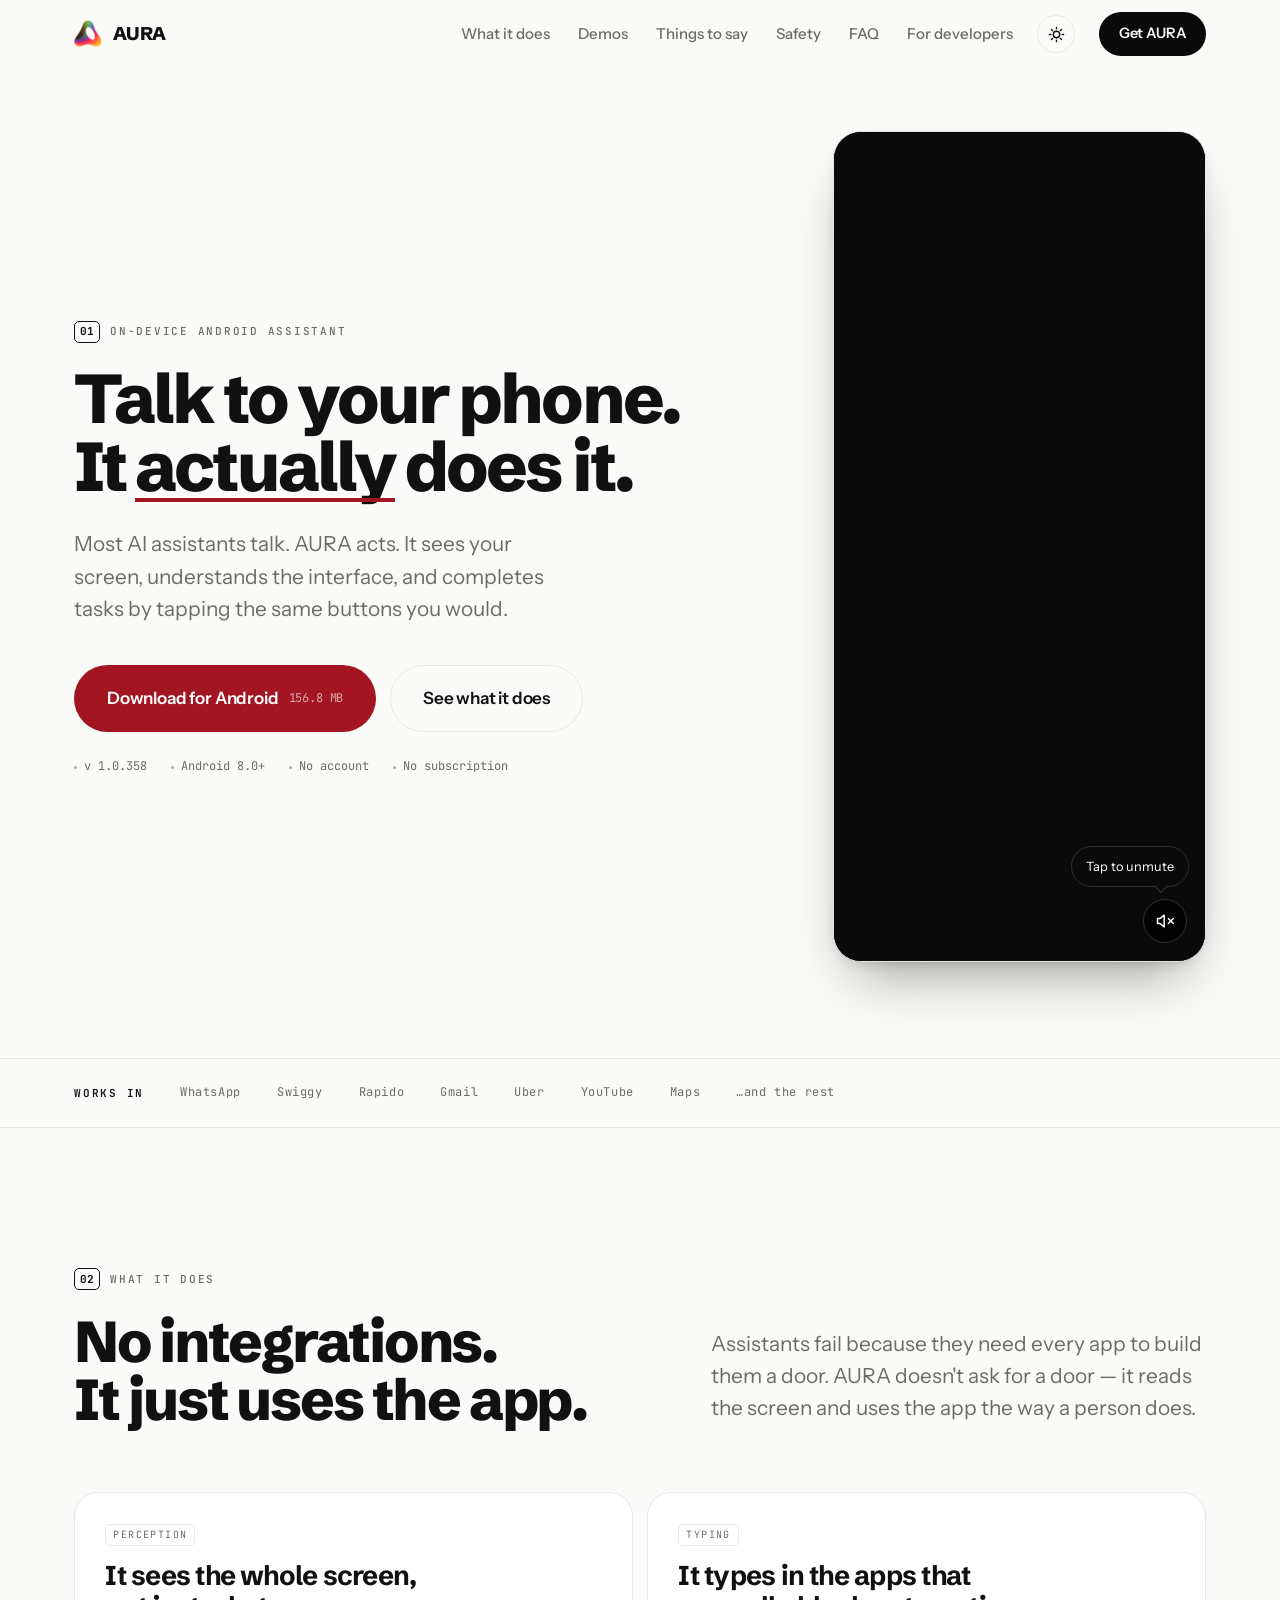
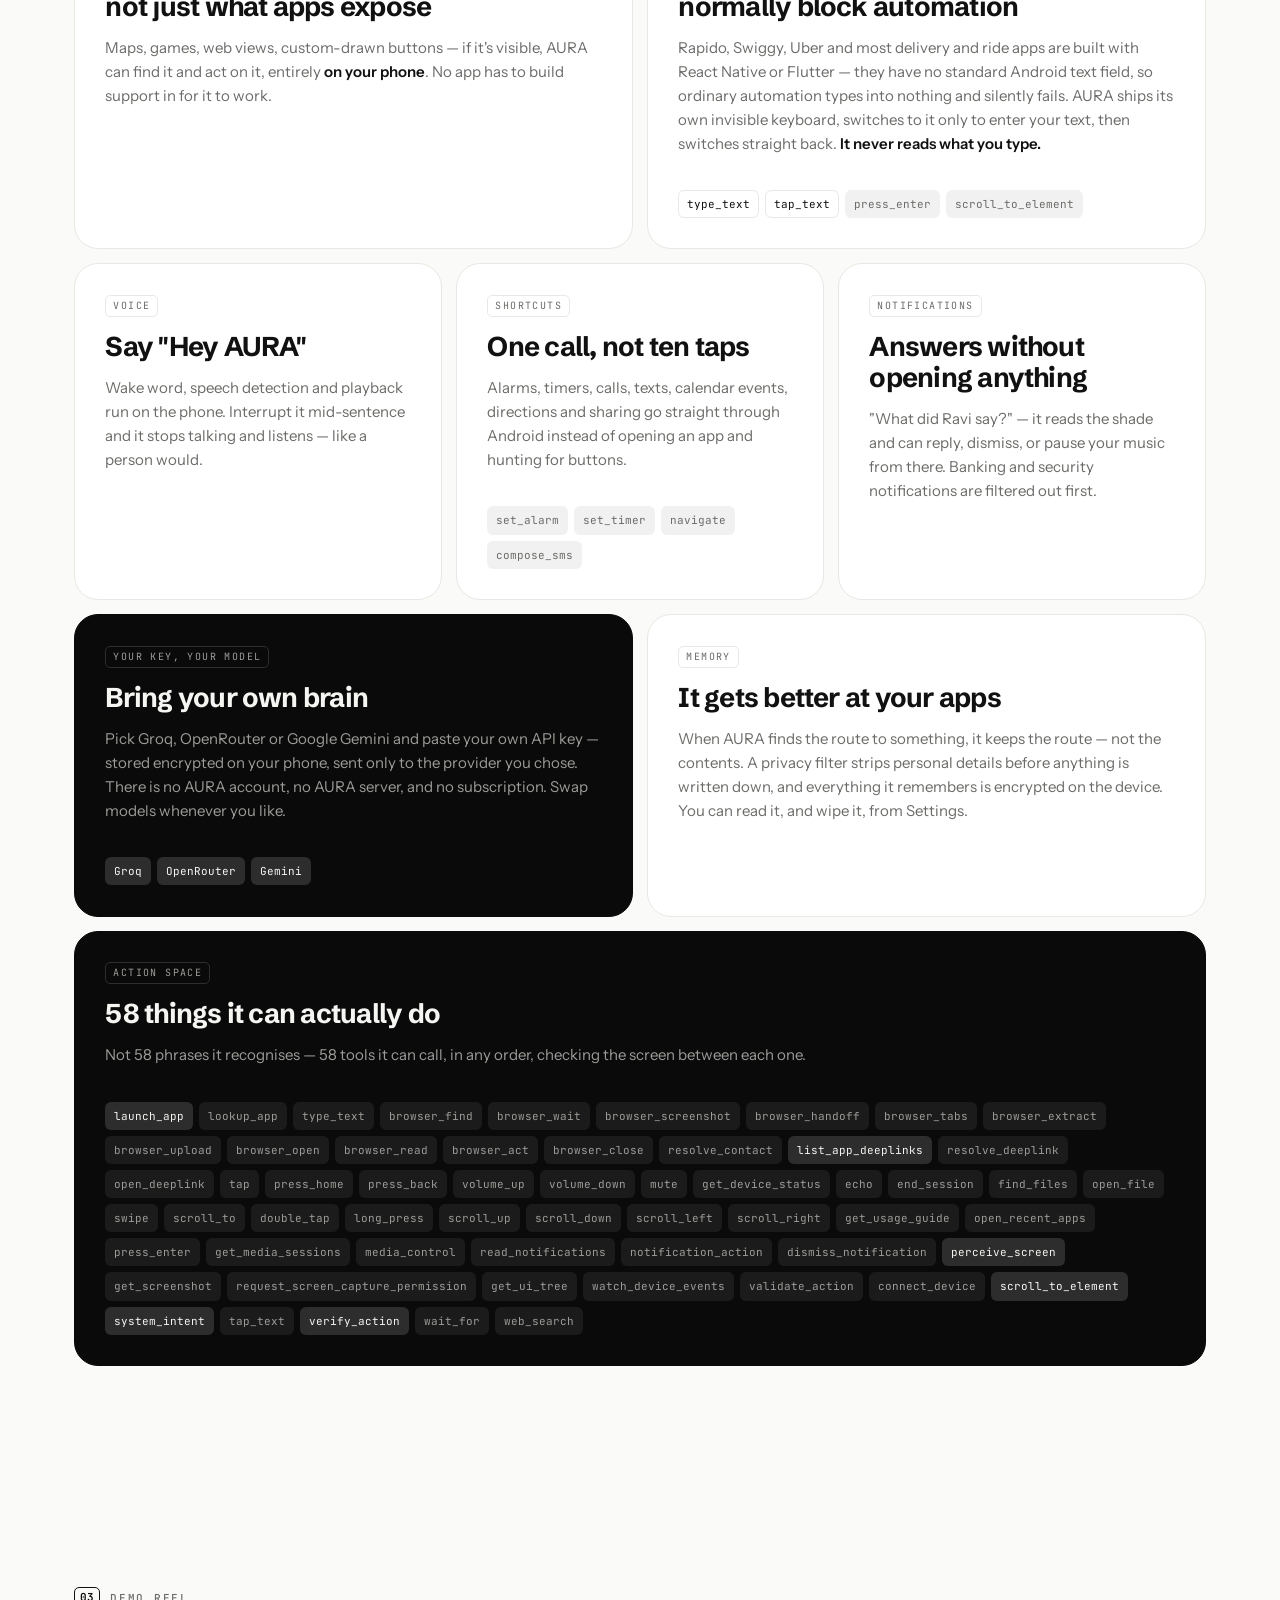
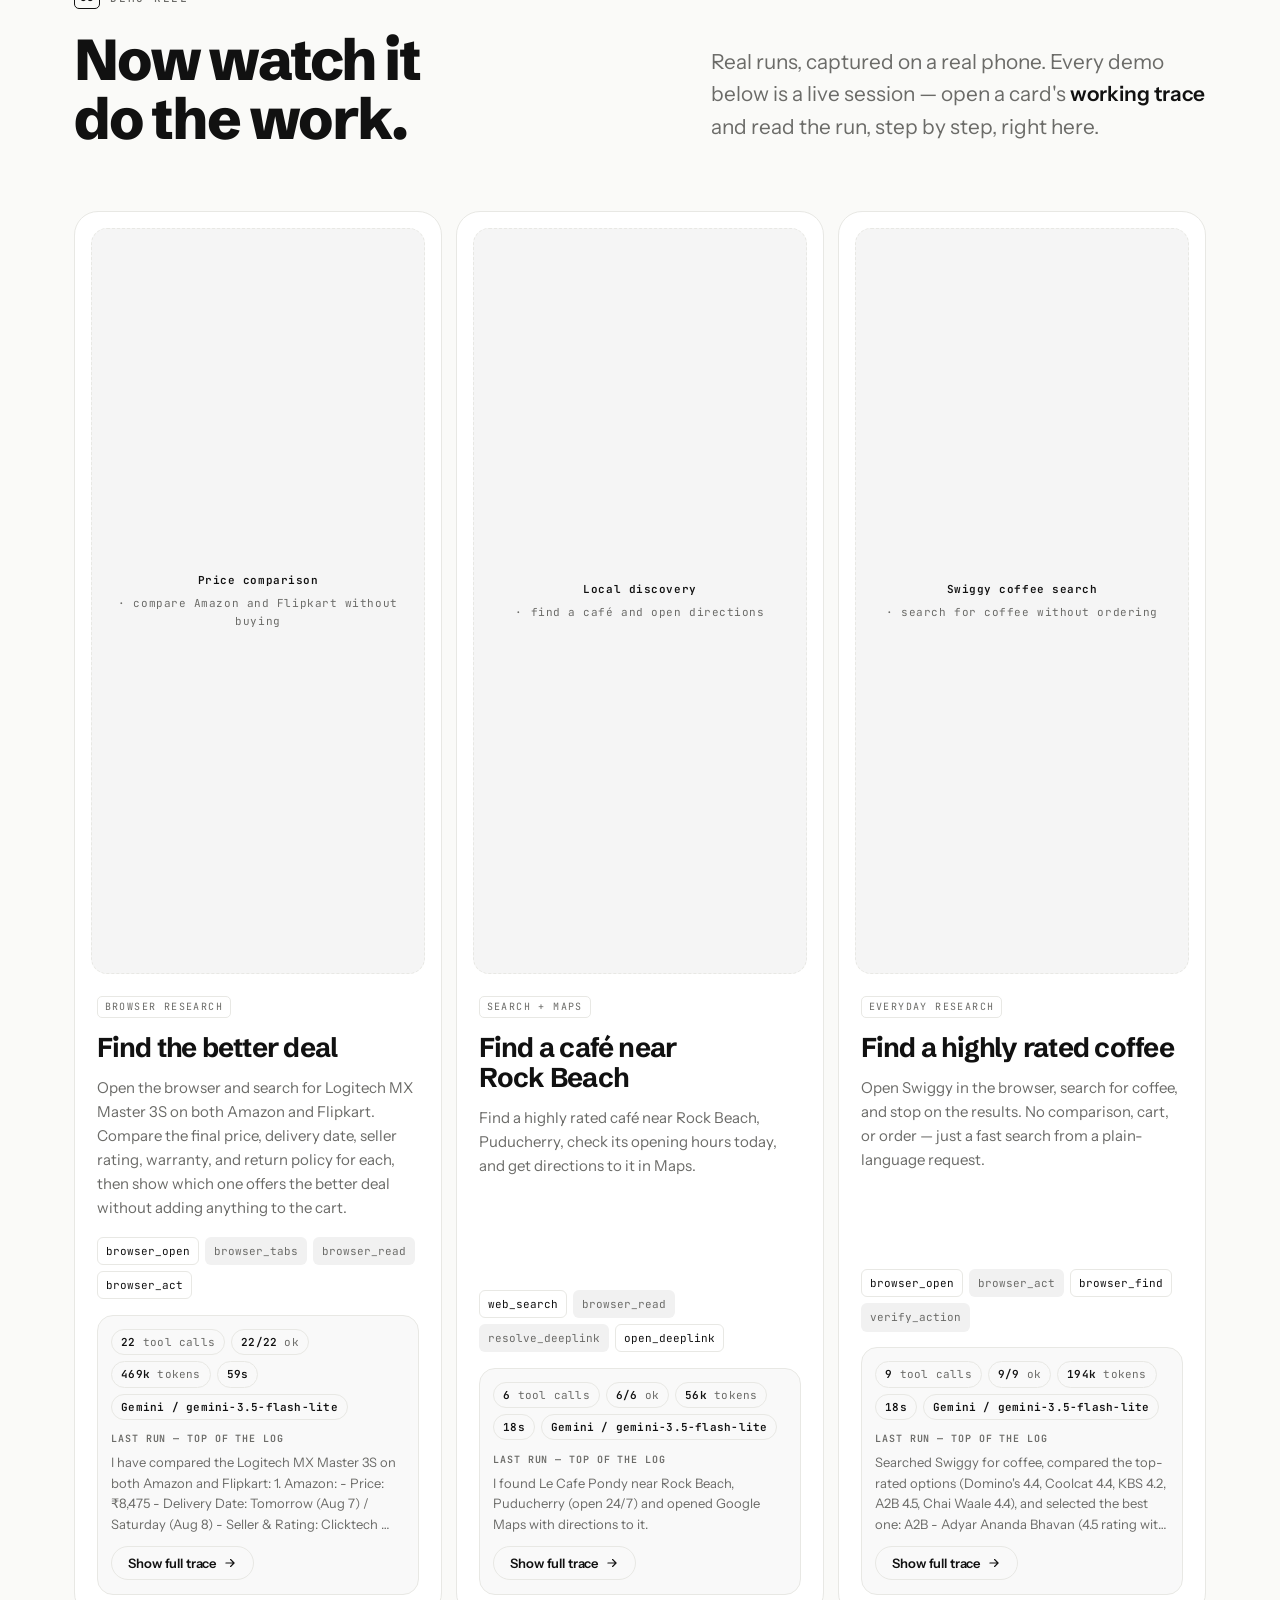
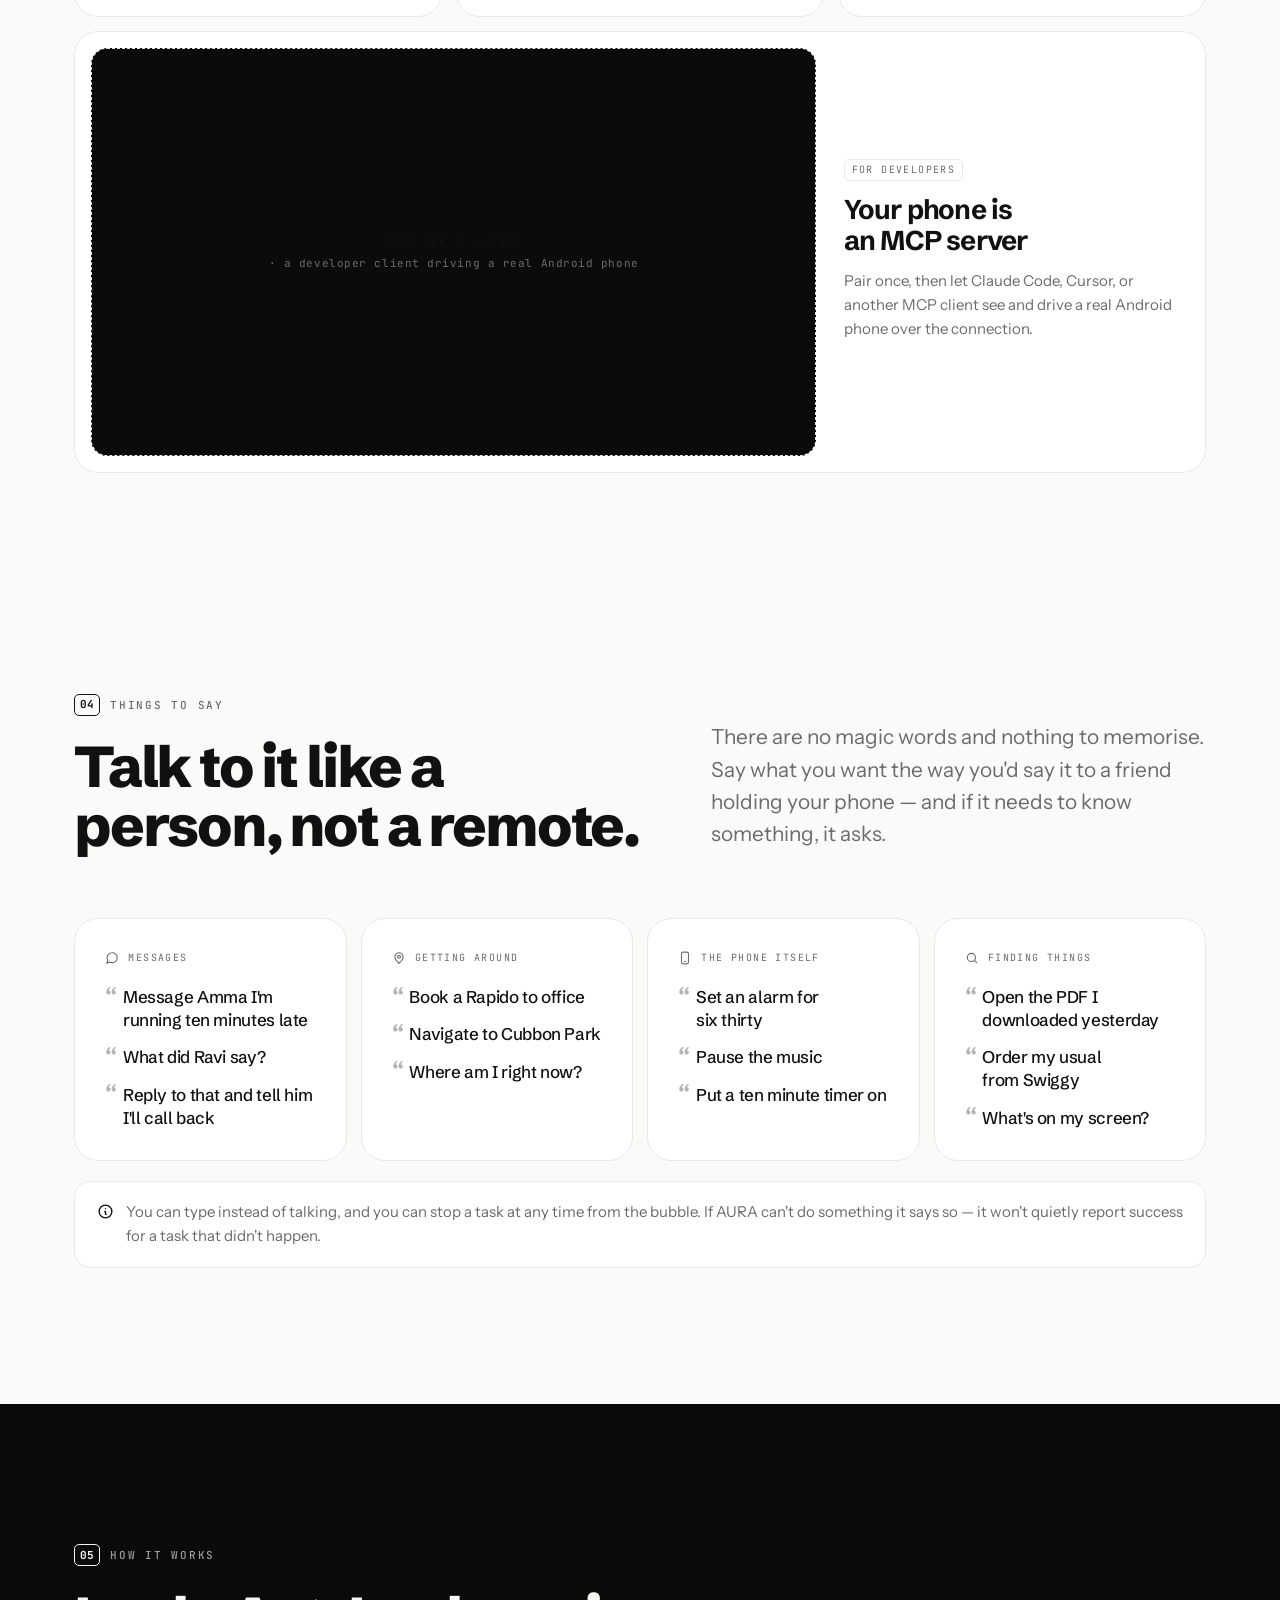
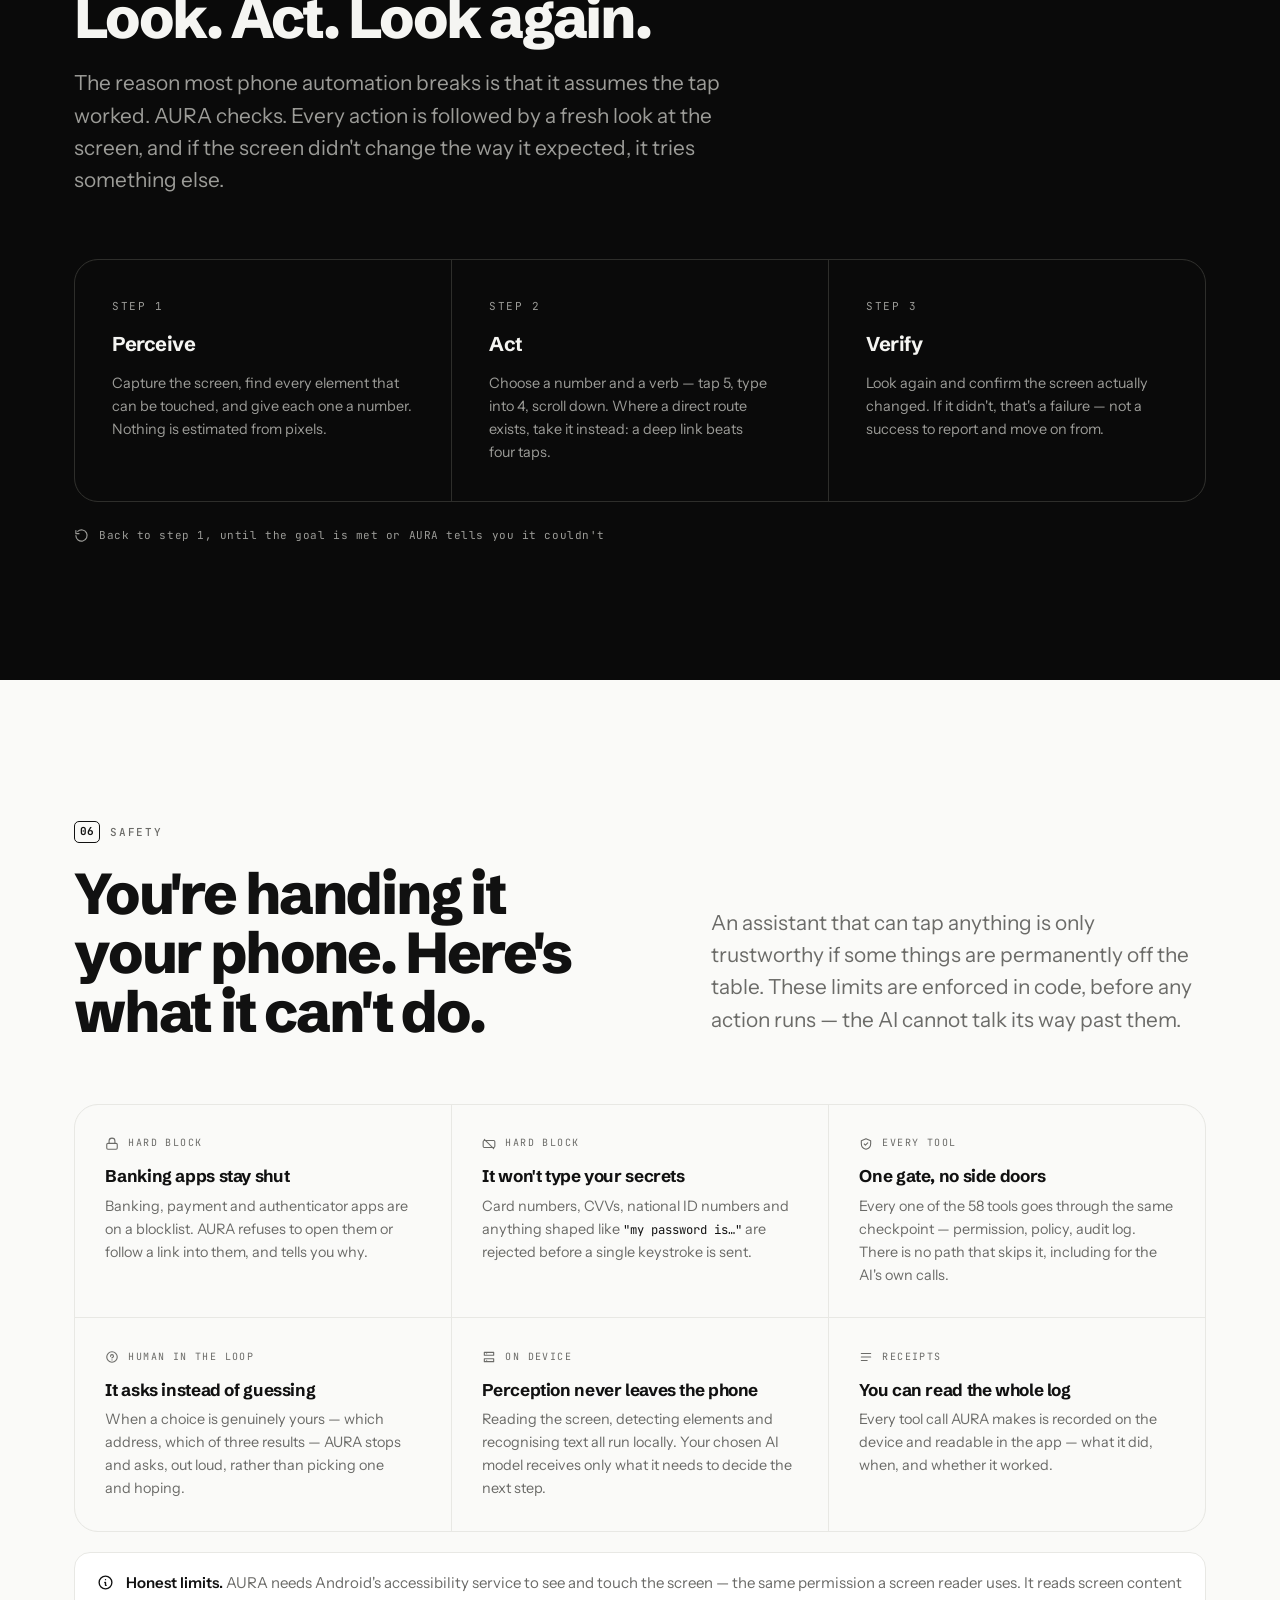
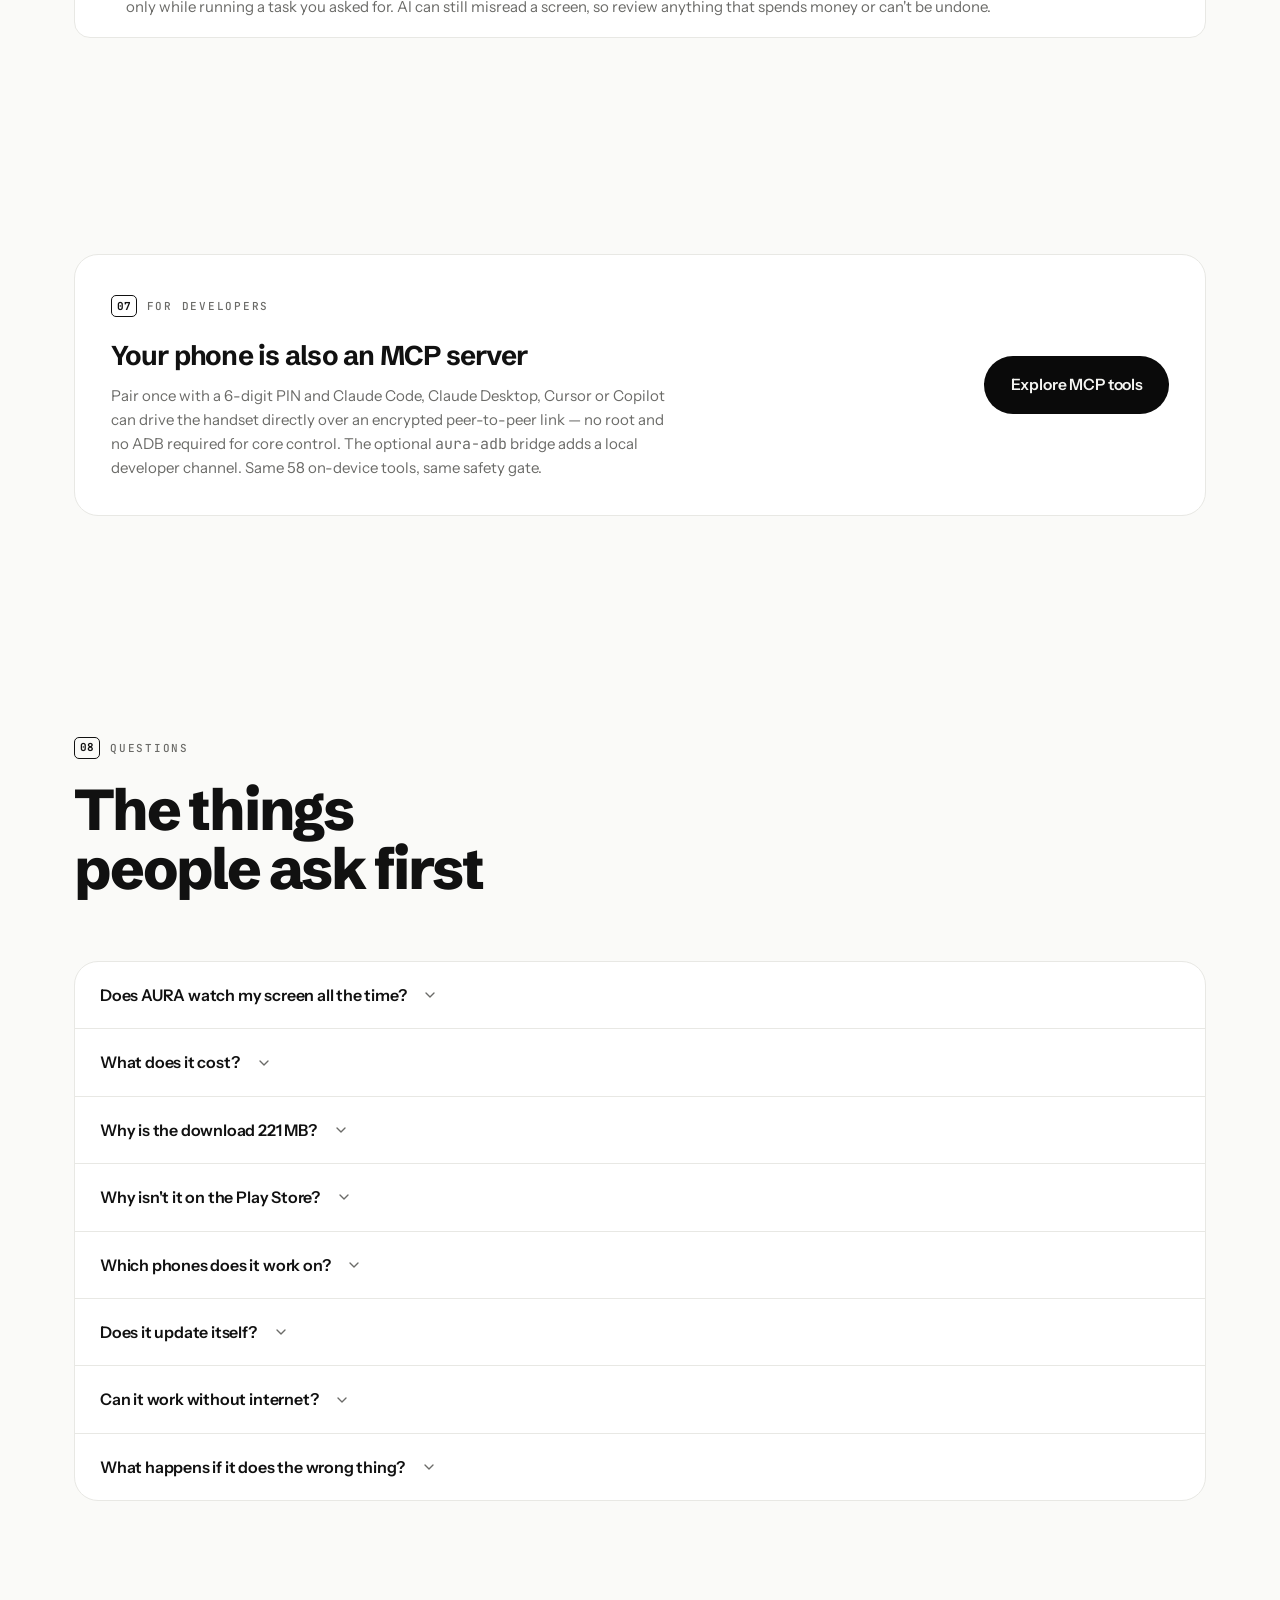
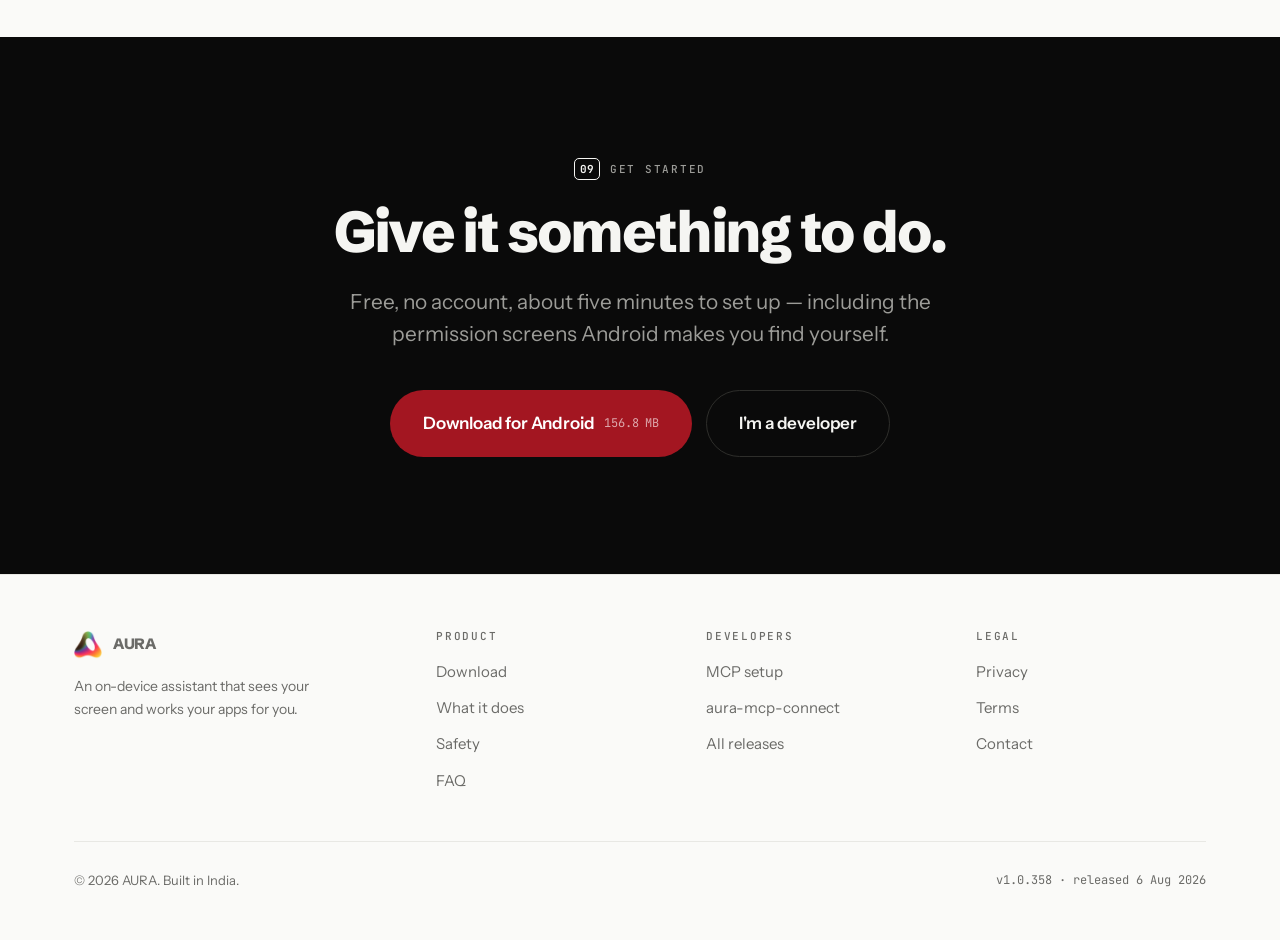
==== index.html @ 7f87f1af "Publish site (source c081bc8)" ====
<!doctype html>
<html lang="en">
<head>
<meta charset="utf-8">
<meta name="viewport" content="width=device-width, initial-scale=1">
<title>AURA — talk to your phone, it actually does it</title>
<meta name="description" content="AURA is an on-device Android assistant that sees your screen, drives real apps, automates browser tasks, and connects developers to a phone through MCP. Voice or text, your own AI key, banking apps blocked by default.">
<meta name="theme-color" content="#fafaf8" media="(prefers-color-scheme: light)">
<meta name="theme-color" content="#151311" media="(prefers-color-scheme: dark)">

<meta property="og:type" content="website">
<meta property="og:title" content="AURA — talk to your phone, it actually does it">
<meta property="og:description" content="An on-device Android assistant that sees your screen and works your real apps for you. Your voice, your apps, your AI key.">
<meta property="og:image" content="assets/media/og.png">
<meta name="twitter:card" content="summary_large_image">

<link rel="icon" href="assets/media/favicon.png" type="image/png">
<link rel="apple-touch-icon" href="assets/media/logo-512.png">
<link rel="preconnect" href="https://fonts.googleapis.com">
<link rel="preconnect" href="https://fonts.gstatic.com" crossorigin>
<link href="https://fonts.googleapis.com/css2?family=Schibsted+Grotesk:wght@400;500;600;700;800&family=Instrument+Sans:wght@400;500;600&family=JetBrains+Mono:wght@400;500;700&display=swap" rel="stylesheet">
<link rel="stylesheet" href="assets/css/aura.css">
<link rel="stylesheet" href="assets/css/components.css">
<link rel="stylesheet" href="assets/css/pages.css">

<script>
  // Applied before first paint so a returning visitor never sees the wrong
  // world flash white. Reads only an explicit choice; absent one, CSS's
  // prefers-color-scheme handles it.
  try {
    var t = localStorage.getItem("aura-theme");
    if (t) document.documentElement.setAttribute("data-theme", t);
  } catch (e) {}
  // Set before first paint so desktop-only blocks never flash on a phone.
  if (/android/i.test(navigator.userAgent)) {
    document.documentElement.setAttribute("data-android", "");
  }
  document.documentElement.setAttribute("data-js", "");
</script>
</head>

<body>
<a class="skip" href="#main">Skip to content</a>

<header class="hdr">
  <div class="wrap hdr__in">
    <a class="brand" href="index.html" aria-label="AURA home">
      <img class="brand__mark" src="assets/media/logo.png" alt="" width="28" height="28" decoding="async">
      AURA
    </a>

    <nav class="nav" aria-label="Main">
      <a href="#what">What it does</a>
      <a href="#demos">Demos</a>
      <a href="#say">Things to say</a>
      <a href="#safety">Safety</a>
      <a href="#faq">FAQ</a>
      <a href="mcp.html">For developers</a>
    </nav>

    <button class="icon-btn nav-btn" type="button" aria-label="Open menu"
            aria-expanded="false" aria-controls="mobilenav">
      <svg class="icon-menu" viewBox="0 0 24 24" fill="none" stroke="currentColor" stroke-width="2" stroke-linecap="round" aria-hidden="true"><path d="M3 6h18M3 12h18M3 18h18"/></svg>
      <svg class="icon-close" viewBox="0 0 24 24" fill="none" stroke="currentColor" stroke-width="2" stroke-linecap="round" aria-hidden="true"><path d="M5 5l14 14M19 5 5 19"/></svg>
    </button>
    <button class="icon-btn theme-btn" type="button" aria-label="Switch theme">
      <svg class="icon-sun" viewBox="0 0 24 24" fill="none" stroke="currentColor" stroke-width="2" stroke-linecap="round" aria-hidden="true"><circle cx="12" cy="12" r="4.5"/><path d="M12 2v2M12 20v2M4.9 4.9l1.5 1.5M17.6 17.6l1.5 1.5M2 12h2M20 12h2M4.9 19.1l1.5-1.5M17.6 6.4l1.5-1.5"/></svg>
      <svg class="icon-moon" viewBox="0 0 24 24" fill="none" stroke="currentColor" stroke-width="2" stroke-linecap="round" stroke-linejoin="round" aria-hidden="true"><path d="M20 14.5A8.5 8.5 0 1 1 9.5 4a6.8 6.8 0 0 0 10.5 10.5Z"/></svg>
    </button>

    <a class="btn btn--ink" href="download.html">Get AURA</a>
  </div>
</header>

<nav class="mnav" id="mobilenav" aria-label="Main" tabindex="-1" hidden>
  <a href="index.html" aria-current="page">Home</a>
  <a href="#what">What it does</a>
  <a href="#demos">Demos</a>
  <a href="#say">Things to say</a>
  <a href="#safety">Safety</a>
  <a href="#faq">FAQ</a>
  <a href="mcp.html">For developers</a>
  <a href="privacy.html">Privacy</a>
  <p class="mnav__note">FREE &middot; NO ACCOUNT &middot; ANDROID 8.0+</p>
  <a class="btn btn--blood" href="download.html">Download AURA</a>
</nav>

<main id="main">

<!-- ==================================================================
     HERO — the thesis, demonstrated
     The phone is not an illustration next to the claim. It is the claim:
     every tappable thing gets a number, and AURA names a number.
     ================================================================== -->
<section class="hero">
  <div class="wrap hero__grid">

    <div>
      <p class="eyebrow"><span class="eyebrow__som">01</span> On-device Android assistant</p>

      <h1 class="t-hero hero__title">
      Talk to your phone.<br>
      It <em>actually</em> does it.
      </h1>

      <p class="t-lead hero__lead">
        Most AI assistants talk. AURA acts.
        It sees your screen, understands the interface, and completes tasks by tapping the same buttons you would.
      </p>

      <div class="hero__cta">
        <a class="btn btn--blood btn--lg" href="download.html">
          Download for Android
          <span class="btn__meta" data-rel="size">156.8 MB</span>
        </a>
        <a class="btn btn--ghost btn--lg" href="#what">See what it does</a>
      </div>

      <p class="hero__meta">
        <span>v<span data-rel="version">1.0.358</span></span>
        <span>Android 8.0+</span>
        <span>No account</span>
        <span>No subscription</span>
      </p>
    </div>

<div class="hero__stage" data-reveal>

  <video class="hero__video"
         autoplay
         muted
         loop
         playsinline
         preload="auto">
    <source src="assets/media/hero.mp4" type="video/mp4">
    Your browser does not support the video tag.
  </video>

  <button class="hero__mute" type="button" aria-pressed="false" aria-label="Unmute video">
    <svg class="ico-off" viewBox="0 0 24 24" fill="none" stroke="currentColor" stroke-width="1.8" stroke-linecap="round" stroke-linejoin="round" aria-hidden="true">
      <path d="M11 5 6 9H3v6h3l5 4V5z"/>
      <line x1="16" y1="9" x2="22" y2="15"/>
      <line x1="22" y1="9" x2="16" y2="15"/>
    </svg>
    <svg class="ico-on" viewBox="0 0 24 24" fill="none" stroke="currentColor" stroke-width="1.8" stroke-linecap="round" stroke-linejoin="round" aria-hidden="true">
      <path d="M11 5 6 9H3v6h3l5 4V5z"/>
      <path d="M15.5 8.5a5 5 0 0 1 0 7"/>
      <path d="M18.5 5.5a9 9 0 0 1 0 13"/>
    </svg>
  </button>

  <p class="hero__tip" role="status">Tap to unmute</p>

</div>
  </div>
</section>

<div class="strip">
  <div class="wrap strip__in">
    <span class="strip__label">Works in</span>
    <span>WhatsApp</span><span>Swiggy</span><span>Rapido</span><span>Gmail</span>
    <span>Uber</span><span>YouTube</span><span>Maps</span><span>…and the rest</span>
  </div>
</div>

<!-- ==================================================================
     WHAT IT DOES
     ================================================================== -->
<section class="section" id="what">
  <div class="wrap">

    <div class="head head--split" data-reveal>
      <div>
        <p class="eyebrow"><span class="eyebrow__som">02</span> What it does</p>
        <h2 class="t-section">No integrations.<br>It just uses the app.</h2>
      </div>
      <p class="t-lead">
        Assistants fail because they need every app to build them a door. AURA doesn't
        ask for a door — it reads the screen and uses the app the way a person does.
      </p>
    </div>

    <div class="feat">

      <article class="feat__item feat__item--wide" data-reveal>
        <span class="feat__tag">Perception</span>
        <h3 class="t-card">It sees the whole screen, not just what apps expose</h3>
        <p class="feat__body">
          Maps, games, web views, custom-drawn buttons — if it's visible, AURA can find it
          and act on it, entirely <strong>on your phone</strong>. No app has to build support
          in for it to work.
        </p>
      </article>

      <article class="feat__item feat__item--wide" data-reveal style="--reveal-delay:60ms">
        <span class="feat__tag">Typing</span>
        <h3 class="t-card">It types in the apps that normally block automation</h3>
        <p class="feat__body">
          Rapido, Swiggy, Uber and most delivery and ride apps are built with React Native
          or Flutter — they have no standard Android text field, so ordinary automation
          types into nothing and silently fails. AURA ships its own invisible keyboard,
          switches to it only to enter your text, then switches straight back.
          <strong>It never reads what you type.</strong>
        </p>
        <div class="feat__art">
          <div class="tools">
            <code data-hot>type_text</code><code data-hot>tap_text</code><code>press_enter</code><code>scroll_to_element</code>
          </div>
        </div>
      </article>

      <article class="feat__item" data-reveal>
        <span class="feat__tag">Voice</span>
        <h3 class="t-card">Say "Hey AURA"</h3>
        <p class="feat__body">
          Wake word, speech detection and playback run on the phone. Interrupt it
          mid-sentence and it stops talking and listens — like a person would.
        </p>
      </article>

      <article class="feat__item" data-reveal style="--reveal-delay:60ms">
        <span class="feat__tag">Shortcuts</span>
        <h3 class="t-card">One call, not ten taps</h3>
        <p class="feat__body">
          Alarms, timers, calls, texts, calendar events, directions and sharing go
          straight through Android instead of opening an app and hunting for buttons.
        </p>
        <div class="feat__art">
          <div class="tools">
            <code>set_alarm</code><code>set_timer</code><code>navigate</code><code>compose_sms</code>
          </div>
        </div>
      </article>

      <article class="feat__item" data-reveal style="--reveal-delay:120ms">
        <span class="feat__tag">Notifications</span>
        <h3 class="t-card">Answers without opening anything</h3>
        <p class="feat__body">
          "What did Ravi say?" — it reads the shade and can reply, dismiss, or pause your
          music from there. Banking and security notifications are filtered out first.
        </p>
      </article>

      <article class="feat__item feat__item--wide feat__item--ink" data-reveal>
        <span class="feat__tag">Your key, your model</span>
        <h3 class="t-card">Bring your own brain</h3>
        <p class="feat__body">
          Pick Groq, OpenRouter or Google Gemini and paste your own API key — stored
          encrypted on your phone, sent only to the provider you chose. There is no AURA
          account, no AURA server, and no subscription. Swap models whenever you like.
        </p>
        <div class="feat__art">
          <div class="tools">
            <code data-hot>Groq</code><code data-hot>OpenRouter</code><code data-hot>Gemini</code>
          </div>
        </div>
      </article>

      <article class="feat__item feat__item--wide" data-reveal style="--reveal-delay:60ms">
        <span class="feat__tag">Memory</span>
        <h3 class="t-card">It gets better at your apps</h3>
        <p class="feat__body">
          When AURA finds the route to something, it keeps the route — not the contents.
          A privacy filter strips personal details before anything is written down, and
          everything it remembers is encrypted on the device. You can read it, and wipe it,
          from Settings.
        </p>
      </article>

      <article class="feat__item feat__item--full feat__item--ink" data-reveal>
        <span class="feat__tag">Action space</span>
        <h3 class="t-card"><span data-src="toolcount">58</span> things it can actually do</h3>
        <p class="feat__body">
          Not <span data-src="toolcount">58</span> phrases it recognises — <span data-src="toolcount">58</span> tools it can call, in any order, checking the
          screen between each one.
        </p>
        <div class="feat__art">
          <div class="tools" data-src="toollist"><code data-hot>launch_app</code><code>lookup_app</code><code>type_text</code><code>browser_find</code><code>browser_wait</code><code>browser_screenshot</code><code>browser_handoff</code><code>browser_tabs</code><code>browser_extract</code><code>browser_upload</code><code>browser_open</code><code>browser_read</code><code>browser_act</code><code>browser_close</code><code>resolve_contact</code><code data-hot>list_app_deeplinks</code><code>resolve_deeplink</code><code>open_deeplink</code><code>tap</code><code>press_home</code><code>press_back</code><code>volume_up</code><code>volume_down</code><code>mute</code><code>get_device_status</code><code>echo</code><code>end_session</code><code>find_files</code><code>open_file</code><code>swipe</code><code>scroll_to</code><code>double_tap</code><code>long_press</code><code>scroll_up</code><code>scroll_down</code><code>scroll_left</code><code>scroll_right</code><code>get_usage_guide</code><code>open_recent_apps</code><code>press_enter</code><code>get_media_sessions</code><code>media_control</code><code>read_notifications</code><code>notification_action</code><code>dismiss_notification</code><code data-hot>perceive_screen</code><code>get_screenshot</code><code>request_screen_capture_permission</code><code>get_ui_tree</code><code>watch_device_events</code><code>validate_action</code><code>connect_device</code><code data-hot>scroll_to_element</code><code data-hot>system_intent</code><code>tap_text</code><code data-hot>verify_action</code><code>wait_for</code><code>web_search</code></div>
        </div>
      </article>

    </div>
  </div>
</section>

<!-- ==================================================================
     DEMOS
     ================================================================== -->
<section class="section section--tight" id="demos">
  <div class="wrap">

    <div class="head head--split" data-reveal>
      <div>
        <p class="eyebrow"><span class="eyebrow__som">03</span> Demo reel</p>
        <h2 class="t-section">Now watch it do the work.</h2>
      </div>
      <p class="t-lead">
        Real runs, captured on a real phone. Every demo below is a live session —
        open a card's <strong>working trace</strong> and read the run, step by step, right here.
      </p>
    </div>

    <div class="demo-grid" data-reveal>
      <article class="card demo-card">
        <div class="slot demo-slot">
          <video muted loop playsinline preload="metadata">
            <source src="assets/media/amazon-flipkart%20comparison.mp4" type="video/mp4">
          </video>
          <span class="slot__label">
            <b>Price comparison</b> · compare Amazon and Flipkart without buying
          </span>
        </div>
        <div class="demo-card__copy">
          <span class="feat__tag">Browser research</span>
          <h3 class="t-card">Find the better deal</h3>
          <p class="feat__body">
            Open the browser and search for Logitech MX Master 3S on both Amazon and Flipkart.
            Compare the final price, delivery date, seller rating, warranty, and return policy
            for each, then show which one offers the better deal without adding anything to the cart.
          </p>
          <div class="tools" aria-label="Browser tools">
            <code data-hot>browser_open</code><code>browser_tabs</code><code>browser_read</code><code data-hot>browser_act</code>
          </div>
          <div class="demo-card__trace" data-trace="price-comparison" hidden></div>
        </div>
      </article>

      <article class="card demo-card">
        <div class="slot demo-slot">
          <video muted loop playsinline preload="metadata">
            <source src="assets/media/lecafe.mp4" type="video/mp4">
          </video>
          <span class="slot__label">
            <b>Local discovery</b> · find a café and open directions
          </span>
        </div>
        <div class="demo-card__copy">
          <span class="feat__tag">Search + Maps</span>
          <h3 class="t-card">Find a café near Rock Beach</h3>
          <p class="feat__body">
            Find a highly rated café near Rock Beach, Puducherry, check its opening hours today,
            and get directions to it in Maps.
          </p>
          <div class="tools" aria-label="Deep link and system tools">
            <code data-hot>web_search</code><code>browser_read</code><code>resolve_deeplink</code><code data-hot>open_deeplink</code>
          </div>
          <div class="demo-card__trace" data-trace="local-discovery" hidden></div>
        </div>
      </article>

      <article class="card demo-card">
        <div class="slot demo-slot">
          <video muted loop playsinline preload="metadata">
            <source src="assets/media/swiggy.mp4" type="video/mp4">
          </video>
          <span class="slot__label">
            <b>Swiggy coffee search</b> · search for coffee without ordering
          </span>
        </div>
        <div class="demo-card__copy">
          <span class="feat__tag">Everyday research</span>
          <h3 class="t-card">Find a highly rated coffee</h3>
          <p class="feat__body">
            Open Swiggy in the browser, search for coffee, and stop on the results. No comparison,
            cart, or order — just a fast search from a plain-language request.
          </p>
          <div class="tools" aria-label="Swiggy browser tools">
            <code data-hot>browser_open</code><code>browser_act</code><code data-hot>browser_find</code><code>verify_action</code>
          </div>
          <div class="demo-card__trace" data-trace="swiggy-coffee" hidden></div>
        </div>
      </article>

      <article class="card demo-card demo-card--feature">
        <div class="slot demo-slot demo-slot--feature">
          <video muted loop playsinline controls preload="metadata" aria-label="AURA MCP demo">
            <source src="assets/media/mcp.mp4" type="video/mp4">
          </video>
          <span class="slot__label">
            <b>AURA MCP in action</b> · a developer client driving a real Android phone
          </span>
        </div>
        <div class="demo-card__copy">
          <span class="feat__tag">For developers</span>
          <h3 class="t-card">Your phone is an MCP server</h3>
          <p class="feat__body">
            Pair once, then let Claude Code, Cursor, or another MCP client see and drive a real
            Android phone over the connection.
          </p>
        </div>
      </article>
    </div>

  </div>
</section>

<!-- ==================================================================
     THINGS TO SAY
     Closes the "I installed it, now what?" gap. Grouped by what the person
     wants, not by which tool serves it.
     ================================================================== -->
<section class="section" id="say">
  <div class="wrap">

    <div class="head head--split" data-reveal>
      <div>
        <p class="eyebrow"><span class="eyebrow__som">04</span> Things to say</p>
        <h2 class="t-section">Talk to it like a person, not a remote.</h2>
      </div>
      <p class="t-lead">
        There are no magic words and nothing to memorise. Say what you want the way
        you'd say it to a friend holding your phone — and if it needs to know something,
        it asks.
      </p>
    </div>

    <div class="say">

      <div class="say__group" data-reveal>
        <div class="say__cat">
          <svg viewBox="0 0 24 24" fill="none" stroke="currentColor" stroke-width="1.9" stroke-linecap="round" stroke-linejoin="round"><path d="M21 11.5a8.4 8.4 0 0 1-9 8.4 8.9 8.9 0 0 1-3.8-.9L3 21l1.9-5.1A8.4 8.4 0 0 1 12 3a8.4 8.4 0 0 1 9 8.5Z"/></svg>
          Messages
        </div>
        <ul class="say__list">
          <li class="say__q">Message Amma I'm running ten minutes late</li>
          <li class="say__q">What did Ravi say?</li>
          <li class="say__q">Reply to that and tell him I'll call back</li>
        </ul>
      </div>

      <div class="say__group" data-reveal style="--reveal-delay:60ms">
        <div class="say__cat">
          <svg viewBox="0 0 24 24" fill="none" stroke="currentColor" stroke-width="1.9" stroke-linecap="round" stroke-linejoin="round"><path d="M12 21s7-5.7 7-11a7 7 0 1 0-14 0c0 5.3 7 11 7 11Z"/><circle cx="12" cy="10" r="2.5"/></svg>
          Getting around
        </div>
        <ul class="say__list">
          <li class="say__q">Book a Rapido to office</li>
          <li class="say__q">Navigate to Cubbon Park</li>
          <li class="say__q">Where am I right now?</li>
        </ul>
      </div>

      <div class="say__group" data-reveal style="--reveal-delay:120ms">
        <div class="say__cat">
          <svg viewBox="0 0 24 24" fill="none" stroke="currentColor" stroke-width="1.9" stroke-linecap="round" stroke-linejoin="round"><rect x="6" y="2" width="12" height="20" rx="3"/><path d="M11 18h2"/></svg>
          The phone itself
        </div>
        <ul class="say__list">
          <li class="say__q">Set an alarm for six thirty</li>
          <li class="say__q">Pause the music</li>
          <li class="say__q">Put a ten minute timer on</li>
        </ul>
      </div>

      <div class="say__group" data-reveal style="--reveal-delay:180ms">
        <div class="say__cat">
          <svg viewBox="0 0 24 24" fill="none" stroke="currentColor" stroke-width="1.9" stroke-linecap="round" stroke-linejoin="round"><circle cx="11" cy="11" r="7"/><path d="m20 20-4.3-4.3"/></svg>
          Finding things
        </div>
        <ul class="say__list">
          <li class="say__q">Open the PDF I downloaded yesterday</li>
          <li class="say__q">Order my usual from Swiggy</li>
          <li class="say__q">What's on my screen?</li>
        </ul>
      </div>

    </div>

    <p class="note" style="margin-top:1.25rem" data-reveal>
      <svg viewBox="0 0 24 24" fill="none" stroke="currentColor" stroke-width="1.9" stroke-linecap="round" stroke-linejoin="round" aria-hidden="true"><circle cx="12" cy="12" r="9"/><path d="M12 8h.01M11 12h1v4h1"/></svg>
      <span>
        You can type instead of talking, and you can stop a task at any time from the
        bubble. If AURA can't do something it says so — it won't quietly report success
        for a task that didn't happen.
      </span>
    </p>

  </div>
</section>

<!-- ==================================================================
     THE LOOP — numbered because it genuinely is a sequence
     ================================================================== -->
<section class="section ink">
  <div class="wrap">
    <div class="head head--wide" data-reveal>
      <p class="eyebrow"><span class="eyebrow__som">05</span> How it works</p>
      <h2 class="t-section">Look. Act. Look again.</h2>
      <p class="t-lead">
        The reason most phone automation breaks is that it assumes the tap worked.
        AURA checks. Every action is followed by a fresh look at the screen, and if the
        screen didn't change the way it expected, it tries something else.
      </p>
    </div>

    <div class="loop" data-reveal>
      <div class="loop__step">
        <span class="loop__n">STEP 1</span>
        <span class="loop__t">Perceive</span>
        <p class="loop__d">
          Capture the screen, find every element that can be touched, and give each one a
          number. Nothing is estimated from pixels.
        </p>
      </div>
      <div class="loop__step">
        <span class="loop__n">STEP 2</span>
        <span class="loop__t">Act</span>
        <p class="loop__d">
          Choose a number and a verb — tap 5, type into 4, scroll down. Where a direct
          route exists, take it instead: a deep link beats four taps.
        </p>
      </div>
      <div class="loop__step">
        <span class="loop__n">STEP 3</span>
        <span class="loop__t">Verify</span>
        <p class="loop__d">
          Look again and confirm the screen actually changed. If it didn't, that's a
          failure — not a success to report and move on from.
        </p>
      </div>
    </div>

    <p class="loop__back">
      <svg viewBox="0 0 24 24" fill="none" stroke="currentColor" stroke-width="1.8" stroke-linecap="round" stroke-linejoin="round" aria-hidden="true"><path d="M3 12a9 9 0 1 0 3-6.7"/><path d="M3 4v5h5"/></svg>
      Back to step 1, until the goal is met or AURA tells you it couldn't
    </p>
  </div>
</section>

<!-- ==================================================================
     SAFETY
     ================================================================== -->
<section class="section" id="safety">
  <div class="wrap">

    <div class="head head--split" data-reveal>
      <div>
        <p class="eyebrow"><span class="eyebrow__som">06</span> Safety</p>
        <h2 class="t-section">You're handing it your phone. Here's what it can't do.</h2>
      </div>
      <p class="t-lead">
        An assistant that can tap anything is only trustworthy if some things are
        permanently off the table. These limits are enforced in code, before any
        action runs — the AI cannot talk its way past them.
      </p>
    </div>

    <div class="guards" data-reveal>

      <div class="guard">
        <div class="guard__k">
          <svg viewBox="0 0 24 24" fill="none" stroke="currentColor" stroke-width="1.9" stroke-linecap="round" stroke-linejoin="round"><rect x="3" y="11" width="18" height="10" rx="2"/><path d="M7 11V7a5 5 0 0 1 10 0v4"/></svg>
          Hard block
        </div>
        <div class="guard__t">Banking apps stay shut</div>
        <p class="guard__d">
          Banking, payment and authenticator apps are on a blocklist. AURA refuses to open
          them or follow a link into them, and tells you why.
        </p>
      </div>

      <div class="guard">
        <div class="guard__k">
          <svg viewBox="0 0 24 24" fill="none" stroke="currentColor" stroke-width="1.9" stroke-linecap="round" stroke-linejoin="round"><path d="M4 4l16 16"/><rect x="2" y="6" width="20" height="12" rx="2"/></svg>
          Hard block
        </div>
        <div class="guard__t">It won't type your secrets</div>
        <p class="guard__d">
          Card numbers, CVVs, national ID numbers and anything shaped like
          <code>"my password is…"</code> are rejected before a single keystroke is sent.
        </p>
      </div>

      <div class="guard">
        <div class="guard__k">
          <svg viewBox="0 0 24 24" fill="none" stroke="currentColor" stroke-width="1.9" stroke-linecap="round" stroke-linejoin="round"><path d="M12 3 4 6.5v5c0 4.8 3.4 8.6 8 9.5 4.6-.9 8-4.7 8-9.5v-5L12 3Z"/><path d="m9 12 2 2 4-4"/></svg>
          Every tool
        </div>
        <div class="guard__t">One gate, no side doors</div>
        <p class="guard__d">
          Every one of the <span data-src="toolcount">58</span> tools goes through the same checkpoint — permission, policy,
          audit log. There is no path that skips it, including for the AI's own calls.
        </p>
      </div>

      <div class="guard">
        <div class="guard__k">
          <svg viewBox="0 0 24 24" fill="none" stroke="currentColor" stroke-width="1.9" stroke-linecap="round" stroke-linejoin="round"><path d="M12 17h.01"/><path d="M12 13.5V13a2.5 2.5 0 1 0-2.5-2.5"/><circle cx="12" cy="12" r="9"/></svg>
          Human in the loop
        </div>
        <div class="guard__t">It asks instead of guessing</div>
        <p class="guard__d">
          When a choice is genuinely yours — which address, which of three results — AURA
          stops and asks, out loud, rather than picking one and hoping.
        </p>
      </div>

      <div class="guard">
        <div class="guard__k">
          <svg viewBox="0 0 24 24" fill="none" stroke="currentColor" stroke-width="1.9" stroke-linecap="round" stroke-linejoin="round"><path d="M4 4h16v5H4zM4 15h16v5H4z"/><path d="M8 6.5h.01M8 17.5h.01"/></svg>
          On device
        </div>
        <div class="guard__t">Perception never leaves the phone</div>
        <p class="guard__d">
          Reading the screen, detecting elements and recognising text all run locally.
          Your chosen AI model receives only what it needs to decide the next step.
        </p>
      </div>

      <div class="guard">
        <div class="guard__k">
          <svg viewBox="0 0 24 24" fill="none" stroke="currentColor" stroke-width="1.9" stroke-linecap="round" stroke-linejoin="round"><path d="M4 6h16M4 12h16M4 18h10"/></svg>
          Receipts
        </div>
        <div class="guard__t">You can read the whole log</div>
        <p class="guard__d">
          Every tool call AURA makes is recorded on the device and readable in the app —
          what it did, when, and whether it worked.
        </p>
      </div>

    </div>

    <div style="margin-top:1.25rem" data-reveal>
      <p class="note">
        <svg viewBox="0 0 24 24" fill="none" stroke="currentColor" stroke-width="1.9" stroke-linecap="round" stroke-linejoin="round" aria-hidden="true"><circle cx="12" cy="12" r="9"/><path d="M12 8h.01M11 12h1v4h1"/></svg>
        <span>
          <strong>Honest limits.</strong> AURA needs Android's accessibility service to see and
          touch the screen — the same permission a screen reader uses. It reads screen content
          only while running a task you asked for. AI can still misread a screen, so review
          anything that spends money or can't be undone.
        </span>
      </p>
    </div>

  </div>
</section>

<!-- ==================================================================
     DEVELOPER TEASER
     ================================================================== -->
<section class="section section--tight">
  <div class="wrap">
    <div class="card" data-reveal style="display:grid;grid-template-columns:minmax(0,1fr) auto;gap:2rem;align-items:center">
      <div>
        <p class="eyebrow"><span class="eyebrow__som">07</span> For developers</p>
        <h2 class="t-card" style="font-size:clamp(1.4rem,1.1rem+1.2vw,2rem);margin-bottom:.85rem">
          Your phone is also an MCP server
        </h2>
        <p class="feat__body" style="max-width:56ch">
          Pair once with a 6-digit PIN and Claude Code, Claude Desktop, Cursor or Copilot can
          drive the handset directly over an encrypted peer-to-peer link — no root and no ADB
          required for core control. The optional <span class="mono">aura-adb</span> bridge adds
          a local developer channel. Same <span data-src="toolcount">58</span> on-device tools,
          same safety gate.
        </p>
      </div>
      <a class="btn btn--ink" href="mcp.html">Explore MCP tools</a>
    </div>
  </div>
</section>

<!-- ==================================================================
     FAQ
     ================================================================== -->
<section class="section" id="faq">
  <div class="wrap">
    <div class="head" data-reveal>
      <p class="eyebrow"><span class="eyebrow__som">08</span> Questions</p>
      <h2 class="t-section">The things people ask first</h2>
    </div>

    <div class="acc" data-reveal>

      <details>
        <summary>Does AURA watch my screen all the time?<svg class="acc__chev" viewBox="0 0 24 24" fill="none" stroke="currentColor" stroke-width="2" stroke-linecap="round" stroke-linejoin="round"><path d="m6 9 6 6 6-6"/></svg></summary>
        <div class="acc__body">
          <p>No. It reads the screen while it is carrying out something you asked for, and stops when the task ends. Reading the screen happens on the phone; it is your AI provider that receives whatever is needed to decide the next step, and only for that step.</p>
        </div>
      </details>

      <details>
        <summary>What does it cost?<svg class="acc__chev" viewBox="0 0 24 24" fill="none" stroke="currentColor" stroke-width="2" stroke-linecap="round" stroke-linejoin="round"><path d="m6 9 6 6 6-6"/></svg></summary>
        <div class="acc__body">
          <p>The app is free and there's no account to create. You bring your own AI provider key — Groq has a free tier that's enough to try it, and Google's Gemini free tier works too. You pay your provider directly, if at all. Nothing is billed by AURA.</p>
        </div>
      </details>

      <details>
        <summary>Why is the download 221 MB?<svg class="acc__chev" viewBox="0 0 24 24" fill="none" stroke="currentColor" stroke-width="2" stroke-linecap="round" stroke-linejoin="round"><path d="m6 9 6 6 6-6"/></svg></summary>
        <div class="acc__body">
          <p>Because the vision models that read your screen ship <em>inside</em> the app rather than living on a server. That's the trade: a bigger download once, in exchange for perception that runs on your phone.</p>
          <p>This build also carries code for three processor types in one file so a single APK works everywhere. Splitting it per processor would cut the size to roughly a third and is planned.</p>
        </div>
      </details>

      <details>
        <summary>Why isn't it on the Play Store?<svg class="acc__chev" viewBox="0 0 24 24" fill="none" stroke="currentColor" stroke-width="2" stroke-linecap="round" stroke-linejoin="round"><path d="m6 9 6 6 6-6"/></svg></summary>
        <div class="acc__body">
          <p>It's coming. For now AURA is distributed directly so it can ship and improve quickly. That means you install it yourself — the <a href="download.html" style="text-decoration:underline;text-underline-offset:3px">download page</a> walks through every step, including the one Android hides.</p>
        </div>
      </details>

      <details>
        <summary>Which phones does it work on?<svg class="acc__chev" viewBox="0 0 24 24" fill="none" stroke="currentColor" stroke-width="2" stroke-linecap="round" stroke-linejoin="round"><path d="m6 9 6 6 6-6"/></svg></summary>
        <div class="acc__body">
          <p>Android 8.0 or newer, on Arm or x86. Xiaomi, OPPO, realme, vivo, OnePlus, Samsung, Huawei, Honor, Pixel and Motorola are all supported — though some of those add extra permission switches of their own, which the download page covers per brand.</p>
        </div>
      </details>

      <details>
        <summary>Does it update itself?<svg class="acc__chev" viewBox="0 0 24 24" fill="none" stroke="currentColor" stroke-width="2" stroke-linecap="round" stroke-linejoin="round"><path d="m6 9 6 6 6-6"/></svg></summary>
        <div class="acc__body">
          <p>Not automatically — apps installed outside the Play Store can't. AURA shows a banner when a new version is out and links you here. Updates install straight over the old app; you keep your settings, memory and keys.</p>
        </div>
      </details>

      <details>
        <summary>Can it work without internet?<svg class="acc__chev" viewBox="0 0 24 24" fill="none" stroke="currentColor" stroke-width="2" stroke-linecap="round" stroke-linejoin="round"><path d="m6 9 6 6 6-6"/></svg></summary>
        <div class="acc__body">
          <p>Partly. Seeing the screen, hearing the wake word and speaking back all work offline. Deciding what to do next needs your AI provider, which needs a connection.</p>
        </div>
      </details>

      <details>
        <summary>What happens if it does the wrong thing?<svg class="acc__chev" viewBox="0 0 24 24" fill="none" stroke="currentColor" stroke-width="2" stroke-linecap="round" stroke-linejoin="round"><path d="m6 9 6 6 6-6"/></svg></summary>
        <div class="acc__body">
          <p>You can stop a run at any time from the floating bubble or the notification. Every step is logged in the app so you can see exactly what it did. AURA refuses banking and payment apps outright, and asks before anything genuinely ambiguous — but it is AI, it can be wrong, and anything irreversible deserves your eyes.</p>
        </div>
      </details>

    </div>
  </div>
</section>

<!-- ==================================================================
     CTA
     ================================================================== -->
<section class="band ink">
  <div class="wrap">
    <p class="eyebrow" style="justify-content:center"><span class="eyebrow__som">09</span> Get started</p>
    <h2 class="t-section">Give it something to do.</h2>
    <p class="t-lead">
      Free, no account, about five minutes to set up — including the permission
      screens Android makes you find yourself.
    </p>
    <div class="band__cta">
      <a class="btn btn--blood btn--lg" href="download.html">
        Download for Android
        <span class="btn__meta" data-rel="size">156.8 MB</span>
      </a>
      <a class="btn btn--ghost btn--lg" href="mcp.html">I'm a developer</a>
    </div>
  </div>
</section>

</main>

<footer class="foot">
  <div class="wrap">
    <div class="foot__grid">
      <div>
        <a class="brand" href="index.html" style="margin-bottom:1rem">
          <img class="brand__mark" src="assets/media/logo.png" alt="" width="28" height="28" decoding="async">
          AURA
        </a>
        <p style="font-size:.875rem;color:var(--text-secondary);max-width:30ch;margin:0">
          An on-device assistant that sees your screen and works your apps for you.
        </p>
      </div>

      <div>
        <h4>Product</h4>
        <ul>
          <li><a href="download.html">Download</a></li>
          <li><a href="index.html#what">What it does</a></li>
          <li><a href="index.html#safety">Safety</a></li>
          <li><a href="index.html#faq">FAQ</a></li>
        </ul>
      </div>

      <div>
        <h4>Developers</h4>
        <ul>
          <li><a href="mcp.html">MCP setup</a></li>
          <li><a href="https://www.npmjs.com/package/aura-mcp-connect" rel="noopener">aura-mcp-connect</a></li>
          <li><a href="https://github.com/Dinesh210805/aura-releases/releases" rel="noopener">All releases</a></li>
        </ul>
      </div>

      <div>
        <h4>Legal</h4>
        <ul>
          <li><a href="privacy.html">Privacy</a></li>
          <li><a href="privacy.html#terms">Terms</a></li>
          <li><a href="mailto:dinesh210805@gmail.com">Contact</a></li>
        </ul>
      </div>
    </div>

    <div class="foot__note">
      <span>© 2026 AURA. Built in India.</span>
      <span class="mono" style="font-size:.75rem">
        v<span data-rel="version">1.0.358</span> · released <span data-rel="date">6 Aug 2026</span>
      </span>
    </div>
  </div>
</footer>

<script src="assets/js/aura.js" defer></script>
</body>
</html>
---- assets/css/aura.css ----
/* ==========================================================================
   AURA — site design system
   --------------------------------------------------------------------------
   Ported verbatim from the Android app's design language ("Mono"), defined in
   aura-android/.../ui/theme/Mono.kt. The rule the app enforces and this site
   inherits:

       black  = content / action
       white  = canvas
       red    = "look here now"   (never decorative)

   Red therefore appears in exactly three places site-wide, all of them
   semantic: the Set-of-Marks selection highlight (the element AURA chose),
   the download CTA, and the restricted-settings warning.
   ========================================================================== */

/* --------------------------------------------------------------------------
   1. Tokens
   -------------------------------------------------------------------------- */

:root {
  /* Canvas — the white world (Mono.kt lines 20-24) */
  --canvas: #fafaf8;
  --canvas-high: #ffffff;
  --outline: #e8e8e4;
  --text-primary: #111111;
  --text-secondary: #6b6b68;

  /* Ink — the black world (Mono.kt lines 27-32) */
  --ink: #0a0a0a;
  --ink-soft: #171717;
  --ink-pressed: #262626;
  --text-on-ink: #f5f5f2;
  --text-on-ink-dim: #9c9c98;
  --outline-on-ink: #2e2e2b;

  /* Blood — semantic attention only (Mono.kt lines 35-37) */
  --blood: #a31621;
  --blood-pressed: #7a1019;
  --blood-container: #fbebec;
  --blood-on-container: #7a1019;

  /* Radius language — one vocabulary, ported 1:1 from Mono.kt shapes */
  --r-card: 24px;
  --r-card-sm: 16px;
  --r-chip: 12px;
  --r-pill: 999px;

  /* Motion — Mono.kt MotionFast/Normal/Slow */
  --t-fast: 150ms;
  --t-normal: 220ms;
  --t-slow: 400ms;
  --ease: cubic-bezier(0.2, 0.8, 0.2, 1);
  --ease-out-expo: cubic-bezier(0.16, 1, 0.3, 1);

  /* Type */
  --font-display: "Schibsted Grotesk", "Helvetica Neue", Arial, sans-serif;
  --font-body: "Instrument Sans", -apple-system, BlinkMacSystemFont, "Segoe UI", sans-serif;
  --font-mono: "JetBrains Mono", ui-monospace, SFMono-Regular, Menlo, monospace;

  /* Layout */
  --gutter: 24px; /* Mono.ScreenH = 24dp */
  --measure: 1180px;
  --section-y: clamp(4.5rem, 3rem + 7vw, 8.5rem);
}

/* Dark world — values from Mono.kt's DarkScheme (lines 107-116), so the site
   and the app render the same grey in the same place. */
:root[data-theme="dark"] {
  --canvas: #151311;
  --canvas-high: #1f1c19;
  --outline: #2e2b26;
  --text-primary: #f0ede5;
  --text-secondary: #97938a;

  --ink: #000000;
  --ink-soft: #131110;
  --ink-pressed: #262320;
  --text-on-ink: #f0ede5;
  --text-on-ink-dim: #97938a;
  --outline-on-ink: #2e2b26;

  --blood-container: #3c241b;
  --blood-on-container: #f3b0a4;
}

@media (prefers-color-scheme: dark) {
  :root:not([data-theme="light"]) {
    --canvas: #151311;
    --canvas-high: #1f1c19;
    --outline: #2e2b26;
    --text-primary: #f0ede5;
    --text-secondary: #97938a;

    --ink: #000000;
    --ink-soft: #131110;
    --ink-pressed: #262320;
    --text-on-ink: #f0ede5;
    --text-on-ink-dim: #97938a;
    --outline-on-ink: #2e2b26;

    --blood-container: #3c241b;
    --blood-on-container: #f3b0a4;
  }
}

/* --------------------------------------------------------------------------
   2. Base
   -------------------------------------------------------------------------- */

*,
*::before,
*::after {
  box-sizing: border-box;
}

html {
  -webkit-text-size-adjust: 100%;
  scroll-behavior: smooth;
}

body {
  margin: 0;
  background: var(--canvas);
  color: var(--text-primary);
  font-family: var(--font-body);
  font-size: 1rem;
  line-height: 1.65;
  -webkit-font-smoothing: antialiased;
  -moz-osx-font-smoothing: grayscale;
  overflow-x: hidden;
  transition: background var(--t-normal) var(--ease), color var(--t-normal) var(--ease);
}

img,
svg,
video {
  max-width: 100%;
  display: block;
}

a {
  color: inherit;
  text-decoration: none;
}

:focus-visible {
  outline: 2px solid var(--blood);
  outline-offset: 3px;
  border-radius: 4px;
}

::selection {
  background: var(--ink);
  color: var(--canvas);
}

/* --------------------------------------------------------------------------
   3. Type scale
   -------------------------------------------------------------------------- */

h1,
h2,
h3,
h4 {
  font-family: var(--font-display);
  font-weight: 800;
  letter-spacing: -0.035em;
  line-height: 1;
  margin: 0;
  text-wrap: balance;
}

.t-hero {
  font-size: clamp(2.25rem, 1.2rem + 3.9vw, 4.5rem);
  line-height: 0.98;
  letter-spacing: -0.042em;
}

.t-section {
  font-size: clamp(2rem, 1.1rem + 3.4vw, 3.6rem);
  line-height: 1.02;
  letter-spacing: -0.038em;
}

.t-card {
  font-size: clamp(1.3rem, 1.1rem + 0.8vw, 1.7rem);
  line-height: 1.12;
  letter-spacing: -0.028em;
  font-weight: 700;
}

.t-lead {
  font-family: var(--font-body);
  font-size: clamp(1.0625rem, 1rem + 0.42vw, 1.3rem);
  line-height: 1.55;
  color: var(--text-secondary);
  font-weight: 400;
  margin: 0;
  text-wrap: pretty;
}

p {
  margin: 0 0 1em;
  text-wrap: pretty;
}

p:last-child {
  margin-bottom: 0;
}

strong {
  font-weight: 600;
  color: var(--text-primary);
}

/* Utility face — used for anything the machine says: som ids, tool names,
   commands, labels. */
.mono {
  font-family: var(--font-mono);
  font-variant-ligatures: none;
}

/* --------------------------------------------------------------------------
   4. Layout primitives
   -------------------------------------------------------------------------- */

.wrap {
  width: 100%;
  max-width: var(--measure);
  margin-inline: auto;
  padding-inline: var(--gutter);
}

.section {
  padding-block: var(--section-y);
  position: relative;
}

.section--tight {
  padding-block: clamp(3rem, 2rem + 4vw, 5rem);
}

.rule {
  height: 1px;
  background: var(--outline);
  border: 0;
  margin: 0;
}

/* --------------------------------------------------------------------------
   5. The signature: som markers
   --------------------------------------------------------------------------
   AURA numbers every element it can see and then picks one by number — it
   never uses raw coordinates. These chips are that addressing scheme, reused
   as the site's structural device. The number is information, not decoration:
   it is how the agent refers to a thing.
   -------------------------------------------------------------------------- */

.eyebrow {
  display: inline-flex;
  align-items: center;
  gap: 10px;
  font-family: var(--font-mono);
  font-size: 0.6875rem;
  font-weight: 500;
  letter-spacing: 0.16em;
  text-transform: uppercase;
  color: var(--text-secondary);
  margin: 0 0 1.4rem;
}

.eyebrow__som {
  display: inline-grid;
  place-items: center;
  min-width: 22px;
  height: 22px;
  padding-inline: 5px;
  border: 1px solid var(--text-primary);
  border-radius: 5px;
  font-size: 0.6875rem;
  font-weight: 700;
  letter-spacing: 0;
  color: var(--text-primary);
  line-height: 1;
}

/* On ink surfaces the marker inverts, exactly as it does over a dark screen. */
.ink .eyebrow {
  color: var(--text-on-ink-dim);
}

.ink .eyebrow__som {
  border-color: var(--text-on-ink);
  color: var(--text-on-ink);
}

/* --------------------------------------------------------------------------
   6. Surfaces
   -------------------------------------------------------------------------- */

.ink {
  background: var(--ink);
  color: var(--text-on-ink);
}

.ink h1,
.ink h2,
.ink h3,
.ink h4 {
  color: var(--text-on-ink);
}

.ink .t-lead,
.ink p {
  color: var(--text-on-ink-dim);
}

.ink strong {
  color: var(--text-on-ink);
}

.card {
  background: var(--canvas-high);
  border: 1px solid var(--outline);
  border-radius: var(--r-card);
  padding: clamp(1.5rem, 1.1rem + 1.4vw, 2.25rem);
}

.ink .card {
  background: var(--ink-soft);
  border-color: var(--outline-on-ink);
}

/* --------------------------------------------------------------------------
   7. Buttons
   -------------------------------------------------------------------------- */

.btn {
  display: inline-flex;
  align-items: center;
  justify-content: center;
  gap: 10px;
  font-family: var(--font-body);
  font-size: 0.975rem;
  font-weight: 600;
  letter-spacing: -0.01em;
  padding: 0.95rem 1.6rem;
  border-radius: var(--r-pill);
  border: 1px solid transparent;
  cursor: pointer;
  transition: background var(--t-fast) var(--ease), color var(--t-fast) var(--ease),
    border-color var(--t-fast) var(--ease), transform var(--t-fast) var(--ease);
  text-align: center;
}

.btn:active {
  transform: translateY(1px);
}

/* Ink button — the default action. Black = action, per the app. */
.btn--ink {
  background: var(--ink);
  color: var(--text-on-ink);
}

.btn--ink:hover {
  background: var(--ink-pressed);
}

:root[data-theme="dark"] .btn--ink,
.ink .btn--ink {
  background: var(--text-on-ink);
  color: var(--ink);
}

:root[data-theme="dark"] .btn--ink:hover,
.ink .btn--ink:hover {
  background: #ffffff;
}

/* Blood button — RESERVED for the download CTA. The one thing on the site
   that says "look here now". */
.btn--blood {
  background: var(--blood);
  color: #fff;
}

.btn--blood:hover {
  background: var(--blood-pressed);
}

.btn--ghost {
  background: transparent;
  color: var(--text-primary);
  border-color: var(--outline);
}

.btn--ghost:hover {
  border-color: var(--text-primary);
}

.ink .btn--ghost {
  color: var(--text-on-ink);
  border-color: var(--outline-on-ink);
}

.ink .btn--ghost:hover {
  border-color: var(--text-on-ink);
}

.btn--lg {
  padding: 1.15rem 2rem;
  font-size: 1.0625rem;
}

.btn__meta {
  font-family: var(--font-mono);
  font-size: 0.75rem;
  font-weight: 400;
  opacity: 0.62;
}

/* --------------------------------------------------------------------------
   8. Header
   -------------------------------------------------------------------------- */

.hdr {
  position: sticky;
  top: 0;
  z-index: 60;
  background: color-mix(in srgb, var(--canvas) 82%, transparent);
  backdrop-filter: saturate(180%) blur(18px);
  -webkit-backdrop-filter: saturate(180%) blur(18px);
  border-bottom: 1px solid transparent;
  transition: border-color var(--t-normal) var(--ease);
}

.hdr[data-stuck="true"] {
  border-bottom-color: var(--outline);
}

.hdr__in {
  display: flex;
  align-items: center;
  gap: 1.5rem;
  height: 68px;
}

.brand {
  display: inline-flex;
  align-items: center;
  gap: 11px;
  font-family: var(--font-display);
  font-weight: 800;
  font-size: 1.15rem;
  letter-spacing: -0.03em;
  margin-right: auto;
}

/* The real launcher icon, and the only colour on the site that isn't the
   semantic red. It earns that the same way it does in the app: it is the
   product's identity, not decoration — so it appears at brand size and
   nowhere else. */
.brand__mark {
  width: 28px;
  height: 28px;
  flex: none;
  object-fit: contain;
}

.nav {
  display: flex;
  align-items: center;
  gap: 1.75rem;
}

.nav a {
  font-size: 0.9375rem;
  font-weight: 500;
  color: var(--text-secondary);
  transition: color var(--t-fast) var(--ease);
}

.nav a:hover,
.nav a[aria-current="page"] {
  color: var(--text-primary);
}

.hdr .btn {
  padding: 0.6rem 1.15rem;
  font-size: 0.9rem;
}

.icon-btn {
  display: inline-grid;
  place-items: center;
  width: 38px;
  height: 38px;
  flex: none;
  border-radius: var(--r-pill);
  border: 1px solid var(--outline);
  background: transparent;
  color: var(--text-primary);
  cursor: pointer;
  transition: border-color var(--t-fast) var(--ease), background var(--t-fast) var(--ease);
}

.icon-btn:hover {
  border-color: var(--text-primary);
}

.icon-btn svg {
  width: 17px;
  height: 17px;
}

.theme-btn .icon-moon {
  display: none;
}

:root[data-theme="dark"] .theme-btn .icon-moon {
  display: block;
}

:root[data-theme="dark"] .theme-btn .icon-sun {
  display: none;
}

@media (prefers-color-scheme: dark) {
  :root:not([data-theme="light"]) .theme-btn .icon-moon {
    display: block;
  }
  :root:not([data-theme="light"]) .theme-btn .icon-sun {
    display: none;
  }
}

/* --------------------------------------------------------------------------
   8b. Mobile navigation
   --------------------------------------------------------------------------
   Most visitors reach this site on the phone they're about to install on, so
   the desktop nav collapsing to nothing was a dead end. It collapses to a
   panel instead: large editorial type, one tap per destination.
   -------------------------------------------------------------------------- */

.nav-btn {
  display: none;
}

@media (max-width: 860px) {
  .nav {
    display: none;
  }

  /* Only offered when scripting can actually open the panel. Without JS the
     button would be a control that does nothing — worse than absent. Non-JS
     visitors still reach every page from the footer's link lists. */
  :root[data-js] .nav-btn {
    display: inline-grid;
  }

  /* The header CTA duplicates the panel's own download link on small screens,
     and two competing buttons in a 68px bar is one too many. */
  .hdr .btn--ink {
    display: none;
  }
}

.nav-btn .icon-close {
  display: none;
}

.nav-btn[aria-expanded="true"] .icon-close {
  display: block;
}

.nav-btn[aria-expanded="true"] .icon-menu {
  display: none;
}

.mnav {
  position: fixed;
  top: 68px;
  left: 0;
  right: 0;
  bottom: 0;
  z-index: 55;
  background: var(--canvas);
  padding: 1.5rem var(--gutter) 2rem;
  overflow-y: auto;
  overscroll-behavior: contain;
  display: flex;
  flex-direction: column;
  gap: 0;
  animation: mnav-in 260ms var(--ease-out-expo);
}

.mnav[hidden] {
  display: none;
}

@keyframes mnav-in {
  from {
    opacity: 0;
    transform: translateY(-8px);
  }
}

.mnav a:not(.btn) {
  font-family: var(--font-display);
  font-size: 1.75rem;
  font-weight: 700;
  letter-spacing: -0.032em;
  padding: 1rem 0;
  border-bottom: 1px solid var(--outline);
  display: flex;
  align-items: center;
  justify-content: space-between;
  color: var(--text-primary);
}

.mnav a[aria-current="page"] {
  color: var(--text-secondary);
}

.mnav a:not(.btn)::after {
  content: "";
  width: 8px;
  height: 8px;
  border-right: 1.5px solid var(--text-secondary);
  border-bottom: 1.5px solid var(--text-secondary);
  transform: rotate(-45deg);
}

.mnav .btn {
  margin-top: auto;
  padding-top: 1.15rem;
  padding-bottom: 1.15rem;
  font-size: 1.0625rem;
}

.mnav__note {
  margin: 1.75rem 0 1rem;
  font-family: var(--font-mono);
  font-size: 0.6875rem;
  letter-spacing: 0.05em;
  color: var(--text-secondary);
  text-align: center;
}

/* When the panel owns the screen, the page behind it must not scroll. */
body.is-locked {
  overflow: hidden;
}

/* --------------------------------------------------------------------------
   9. Reveal on scroll
   -------------------------------------------------------------------------- */

[data-reveal] {
  opacity: 0;
  transform: translateY(18px);
  transition: opacity 620ms var(--ease-out-expo), transform 620ms var(--ease-out-expo);
  transition-delay: var(--reveal-delay, 0ms);
}

[data-reveal].is-in {
  opacity: 1;
  transform: none;
}

@media (prefers-reduced-motion: reduce) {
  html {
    scroll-behavior: auto;
  }

  [data-reveal] {
    opacity: 1;
    transform: none;
    transition: none;
  }

  *,
  *::before,
  *::after {
    animation-duration: 0.001ms !important;
    animation-iteration-count: 1 !important;
    transition-duration: 0.001ms !important;
  }
}

/* --------------------------------------------------------------------------
   10. Footer
   -------------------------------------------------------------------------- */

.foot {
  border-top: 1px solid var(--outline);
  padding-block: 3.5rem 3rem;
}

.foot__grid {
  display: grid;
  grid-template-columns: 1.4fr repeat(3, 1fr);
  gap: 2.5rem;
}

.foot h4 {
  font-size: 0.6875rem;
  font-family: var(--font-mono);
  font-weight: 500;
  letter-spacing: 0.16em;
  text-transform: uppercase;
  color: var(--text-secondary);
  margin-bottom: 1rem;
}

.foot ul {
  list-style: none;
  margin: 0;
  padding: 0;
  display: grid;
  gap: 0.6rem;
}

.foot a {
  font-size: 0.9375rem;
  color: var(--text-secondary);
  transition: color var(--t-fast) var(--ease);
}

.foot a:hover {
  color: var(--text-primary);
}

.foot__note {
  margin-top: 3rem;
  padding-top: 1.75rem;
  border-top: 1px solid var(--outline);
  display: flex;
  flex-wrap: wrap;
  gap: 1rem 2rem;
  align-items: center;
  justify-content: space-between;
  font-size: 0.8125rem;
  color: var(--text-secondary);
}

@media (max-width: 860px) {
  .foot__grid {
    grid-template-columns: 1fr 1fr;
    gap: 2rem;
  }
}

@media (max-width: 520px) {
  .foot__grid {
    grid-template-columns: 1fr;
  }
}

/* --------------------------------------------------------------------------
   11. Skip link
   -------------------------------------------------------------------------- */

.skip {
  position: absolute;
  left: -9999px;
  top: 0;
  z-index: 100;
  background: var(--ink);
  color: var(--text-on-ink);
  padding: 0.85rem 1.25rem;
  border-radius: 0 0 var(--r-chip) 0;
  font-size: 0.9rem;
  font-weight: 600;
}

.skip:focus {
  left: 0;
}
---- assets/css/components.css ----
/* ==========================================================================
   AURA — components
   Depends on aura.css for tokens. Load second.
   ========================================================================== */

/* --------------------------------------------------------------------------
   1. Hero
   --------------------------------------------------------------------------
   Asymmetric, not centred. The thesis sits left and reads as a sentence; the
   phone sits right and *demonstrates* the thesis. The demonstration is the
   hero, not an illustration beside it.
   -------------------------------------------------------------------------- */

.hero {
  padding-block: clamp(2.5rem, 1.5rem + 3vw, 4.25rem) clamp(3.5rem, 2rem + 5vw, 6rem);
  position: relative;
  overflow: hidden;
}

.hero__grid {
  display: grid;
  grid-template-columns: minmax(0, 1.3fr) minmax(0, 0.7fr);
  gap: clamp(2.5rem, 1rem + 4vw, 4.5rem);
  align-items: center;
}

.hero__title em {
  font-style: normal;
  position: relative;
  white-space: nowrap;
}

/* The underline is drawn, not typeset — the same hairline the app uses to
   bound an element it has recognised. */
.hero__title em::after {
  content: "";
  position: absolute;
  left: 0;
  right: 0;
  bottom: 0.1em;
  height: 0.055em;
  background: var(--blood);
  transform: scaleX(0);
  transform-origin: left;
  animation: rule-in 900ms var(--ease-out-expo) 700ms forwards;
}

@keyframes rule-in {
  to {
    transform: scaleX(1);
  }
}

.hero__lead {
  margin-top: 1.75rem;
  max-width: 34ch;
}

.hero__cta {
  display: flex;
  flex-wrap: wrap;
  gap: 0.85rem;
  margin-top: 2.5rem;
}

.hero__meta {
  display: flex;
  flex-wrap: wrap;
  gap: 0.5rem 1.5rem;
  margin-top: 1.6rem;
  font-family: var(--font-mono);
  font-size: 0.75rem;
  color: var(--text-secondary);
}

/* Direct children only — a descendant selector here would also decorate the
   nested <span data-rel> and print two bullets for one fact. */
.hero__meta > span {
  display: inline-flex;
  align-items: center;
  gap: 7px;
}

.hero__meta > span::before {
  content: "";
  width: 3px;
  height: 3px;
  border-radius: 50%;
  background: currentColor;
  opacity: 0.55;
  flex: none;
}

/* The demo video is a phone screen recording (1080×2414), so it is framed
   like the phone above it rather than left as a bare <video>. The frame
   matches the footage's own aspect ratio and object-fit: contain shows it
   edge-to-edge, never cropped — a replaced file with a different ratio
   letterboxes instead of losing pixels. */
.hero__stage {
  position: relative;
  width: min(400px, 100%);
  margin-inline: auto;
  overflow: hidden;
  border-radius: 28px;
  border: 1px solid var(--outline);
  background: var(--ink);
  box-shadow: 0 1px 1px rgba(0, 0, 0, 0.06), 0 30px 60px -22px rgba(0, 0, 0, 0.4),
    0 6px 18px -8px rgba(0, 0, 0, 0.18);
}

.hero__video {
  display: block;
  width: 100%;
  aspect-ratio: 1080 / 2414;
  object-fit: contain;
  background: var(--ink);
}

/* Sound is off by default (autoplay policy), so the unmute button is not a
   convenience but the only way to get audio. Always on dark footage, so it
   uses fixed white + the on-ink hairline, not theme tokens. */
.hero__mute {
  position: absolute;
  right: 18px;
  bottom: 18px;
  width: 44px;
  height: 44px;
  display: grid;
  place-items: center;
  border-radius: 50%;
  border: 1px solid var(--outline-on-ink);
  background: rgba(0, 0, 0, 0.72);
  color: #ffffff;
  cursor: pointer;
  transition: background 0.2s ease, transform 0.15s ease;
}

.hero__mute:hover {
  background: rgba(0, 0, 0, 0.92);
}

.hero__mute:active {
  transform: scale(0.94);
}

.hero__mute svg {
  width: 20px;
  height: 20px;
}

.hero__mute .ico-on {
  display: none;
}

.hero__mute[aria-pressed="true"] .ico-off {
  display: none;
}

.hero__mute[aria-pressed="true"] .ico-on {
  display: block;
}

.hero__tip {
  position: absolute;
  right: 16px;
  bottom: 74px;
  margin: 0;
  padding: 9px 14px;
  border-radius: 999px;
  background: var(--ink);
  border: 1px solid var(--outline-on-ink);
  color: #ffffff;
  font-size: 0.8rem;
  white-space: nowrap;
  opacity: 0;
  transform: translateY(6px);
  pointer-events: none;
  transition: opacity 0.25s ease, transform 0.25s ease;
}

.hero__tip::after {
  content: "";
  position: absolute;
  right: 22px;
  bottom: -5px;
  width: 10px;
  height: 10px;
  border-right: 1px solid var(--outline-on-ink);
  border-bottom: 1px solid var(--outline-on-ink);
  background: var(--ink);
  transform: rotate(45deg);
}

.hero__tip.is-show {
  opacity: 1;
  transform: translateY(0);
}

@media (max-width: 940px) {
  .hero__grid {
    grid-template-columns: 1fr;
    gap: 3.5rem;
  }

  .hero__lead {
    max-width: 46ch;
  }

  .hero__stage {
    justify-self: center;
  }
}

/* Below this width the two CTAs read as a mismatched pair when they size to
   their labels, so give them equal footing instead. */
@media (max-width: 560px) {
  .hero__cta,
  .band__cta {
    flex-direction: column;
    align-items: stretch;
  }

  .hero__cta .btn,
  .band__cta .btn {
    width: 100%;
  }
}

/* --------------------------------------------------------------------------
   2. THE SIGNATURE — Set-of-Marks phone
   --------------------------------------------------------------------------
   What AURA actually does, rendered as the hero. Every tappable thing on a
   screen gets a numbered box; the agent then names a number instead of
   guessing a coordinate. The red box is the one it chose — the only correct
   use of red in this system.
   -------------------------------------------------------------------------- */

.phone {
  position: relative;
  width: min(262px, 72vw);
  aspect-ratio: 9 / 18;
  margin-inline: auto;
  border-radius: 38px;
  background: var(--ink);
  padding: 9px;
  box-shadow: 0 1px 1px rgba(0, 0, 0, 0.06), 0 30px 60px -22px rgba(0, 0, 0, 0.4),
    0 6px 18px -8px rgba(0, 0, 0, 0.18);
}

.phone__screen {
  position: relative;
  width: 100%;
  height: 100%;
  border-radius: 32px;
  overflow: hidden;
  background: #f2f1ed;
  isolation: isolate;
}

:root[data-theme="dark"] .phone__screen {
  background: #24211d;
}

@media (prefers-color-scheme: dark) {
  :root:not([data-theme="light"]) .phone__screen {
    background: #24211d;
  }
}

/* When a real video is dropped in, it covers the mock entirely. */
.phone__video {
  position: absolute;
  inset: 0;
  width: 100%;
  height: 100%;
  object-fit: cover;
  z-index: 3;
}

/* --- the mock UI being perceived ---------------------------------------- */

.mockui {
  position: absolute;
  inset: 0;
  display: flex;
  flex-direction: column;
  font-family: var(--font-body);
  z-index: 1;
}

.mockui__bar {
  display: flex;
  align-items: center;
  justify-content: space-between;
  padding: 12px 16px 6px;
  font-family: var(--font-mono);
  font-size: 9px;
  color: var(--text-secondary);
  letter-spacing: 0.02em;
}

.mockui__app {
  display: flex;
  align-items: center;
  gap: 9px;
  padding: 10px 14px 12px;
  border-bottom: 1px solid var(--outline);
}

.mockui__avatar {
  width: 26px;
  height: 26px;
  border-radius: 50%;
  background: var(--ink);
  flex: none;
}

.mockui__name {
  font-size: 11px;
  font-weight: 600;
  color: var(--text-primary);
  line-height: 1.2;
}

.mockui__sub {
  font-size: 8.5px;
  color: var(--text-secondary);
  line-height: 1.2;
}

.mockui__thread {
  flex: 1;
  display: flex;
  flex-direction: column;
  gap: 8px;
  padding: 14px;
  justify-content: flex-end;
}

.bubble {
  max-width: 76%;
  padding: 8px 11px;
  border-radius: 14px;
  font-size: 10px;
  line-height: 1.4;
}

.bubble--them {
  align-self: flex-start;
  background: var(--canvas-high);
  border: 1px solid var(--outline);
  color: var(--text-primary);
  border-bottom-left-radius: 5px;
}

.bubble--me {
  align-self: flex-end;
  background: var(--ink);
  color: var(--text-on-ink);
  border-bottom-right-radius: 5px;
}

.mockui__compose {
  display: flex;
  align-items: center;
  gap: 8px;
  padding: 10px 12px 16px;
}

.mockui__field {
  flex: 1;
  height: 30px;
  border-radius: var(--r-pill);
  background: var(--canvas-high);
  border: 1px solid var(--outline);
  display: flex;
  align-items: center;
  padding-inline: 12px;
  font-size: 9.5px;
  color: var(--text-primary);
}

.mockui__send {
  width: 30px;
  height: 30px;
  border-radius: 50%;
  background: var(--ink);
  display: grid;
  place-items: center;
  flex: none;
}

.mockui__send svg {
  width: 13px;
  height: 13px;
  color: var(--text-on-ink);
}

/* The text types itself, because that is the step AURA is performing. */
.typed {
  overflow: hidden;
  white-space: nowrap;
  animation: typing 1.5s steps(24, end) 3.1s both;
}

@keyframes typing {
  from {
    width: 0;
  }
  to {
    width: 100%;
  }
}

/* --- the Set-of-Marks overlay ------------------------------------------- */

/* Each mark is a child of the element it marks, inset slightly outside it.
   Anchoring to the real box rather than to hand-tuned coordinates means the
   overlay stays aligned at every viewport width — which is, not incidentally,
   the same reason the agent addresses elements by id instead of by pixel. */
.mockui__app,
.bubble,
.mockui__field,
.mockui__send {
  position: relative;
}

.mark {
  position: absolute;
  inset: -4px;
  border: 1.5px solid var(--ink);
  border-radius: 7px;
  pointer-events: none;
  opacity: 0;
  z-index: 2;
  animation: mark-in 420ms var(--ease-out-expo) var(--in, 0s) forwards;
}

.mark::before {
  content: attr(data-id);
  position: absolute;
  top: -1.5px;
  left: -1.5px;
  min-width: 14px;
  height: 13px;
  padding-inline: 3px;
  display: grid;
  place-items: center;
  background: var(--ink);
  color: var(--canvas-high);
  font-family: var(--font-mono);
  font-size: 8px;
  font-weight: 700;
  line-height: 1;
  border-radius: 6px 0 6px 0;
}

:root[data-theme="dark"] .mark {
  border-color: var(--text-on-ink);
}

:root[data-theme="dark"] .mark::before {
  background: var(--text-on-ink);
  color: var(--ink);
}

@media (prefers-color-scheme: dark) {
  :root:not([data-theme="light"]) .mark {
    border-color: var(--text-on-ink);
  }
  :root:not([data-theme="light"]) .mark::before {
    background: var(--text-on-ink);
    color: var(--ink);
  }
}

@keyframes mark-in {
  from {
    opacity: 0;
    transform: scale(1.16);
  }
  to {
    opacity: 1;
    transform: scale(1);
  }
}

/* The chosen element. Red = "look here now", exactly as the app defines it —
   the only place on this page red carries meaning rather than emphasis. */
.mark--picked {
  animation: mark-in 420ms var(--ease-out-expo) var(--in, 0s) forwards,
    mark-pick 560ms var(--ease-out-expo) 2.6s forwards;
}

@keyframes mark-pick {
  to {
    border-color: var(--blood);
    box-shadow: 0 0 0 4px color-mix(in srgb, var(--blood) 15%, transparent);
    background: color-mix(in srgb, var(--blood) 12%, transparent);
  }
}

.mark--picked::before {
  animation: mark-pick-tag 560ms var(--ease-out-expo) 2.6s forwards;
}

@keyframes mark-pick-tag {
  to {
    background: var(--blood);
    color: #fff;
  }
}

.narrate b {
  font-weight: 700;
  color: #fff;
  background: var(--blood);
  border-radius: 3px;
  padding: 1px 4px;
  margin-left: 1px;
}

/* --- the narration pill ------------------------------------------------- */

/* The notch pill. This is where the app itself puts its narration while a task
   is running, so the hero shows the real thing rather than an invented HUD. */
.narrate {
  position: absolute;
  left: 50%;
  top: 9px;
  transform: translateX(-50%) translateY(-6px) scale(0.94);
  z-index: 5;
  display: inline-flex;
  align-items: center;
  gap: 7px;
  padding: 6px 12px 6px 9px;
  border-radius: var(--r-pill);
  background: var(--ink);
  color: var(--text-on-ink);
  font-family: var(--font-mono);
  font-size: 8px;
  letter-spacing: 0.02em;
  white-space: nowrap;
  opacity: 0;
  animation: narrate-in 520ms var(--ease-out-expo) 3.1s forwards;
  box-shadow: 0 6px 20px -6px rgba(0, 0, 0, 0.55);
}

:root[data-theme="dark"] .narrate {
  background: #000;
  border: 1px solid var(--outline-on-ink);
}

@keyframes narrate-in {
  to {
    opacity: 1;
    transform: translateX(-50%) translateY(0) scale(1);
  }
}

.narrate__dot {
  width: 6px;
  height: 6px;
  border-radius: 50%;
  background: var(--blood);
  flex: none;
  animation: live-pulse 1.6s ease-in-out infinite;
}

@keyframes live-pulse {
  0%,
  100% {
    opacity: 1;
    transform: scale(1);
  }
  50% {
    opacity: 0.45;
    transform: scale(0.82);
  }
}

/* A caption outside the frame, so the animation never has to be self-explaining. */
.stage-caption {
  margin-top: 1.4rem;
  text-align: center;
  font-family: var(--font-mono);
  font-size: 0.6875rem;
  line-height: 1.6;
  letter-spacing: 0.03em;
  color: var(--text-secondary);
  max-width: 40ch;
  margin-inline: auto;
}

/* --------------------------------------------------------------------------
   3. Logo strip / client row
   -------------------------------------------------------------------------- */

.strip {
  border-block: 1px solid var(--outline);
  padding-block: 1.5rem;
}

.strip__in {
  display: flex;
  flex-wrap: wrap;
  align-items: center;
  gap: 0.75rem 2.25rem;
  font-family: var(--font-mono);
  font-size: 0.75rem;
  letter-spacing: 0.05em;
  color: var(--text-secondary);
}

.strip__label {
  text-transform: uppercase;
  letter-spacing: 0.16em;
  font-size: 0.6875rem;
  color: var(--text-primary);
  font-weight: 600;
}

/* --------------------------------------------------------------------------
   4. Section heads
   -------------------------------------------------------------------------- */

.head {
  max-width: 46ch;
  margin-bottom: clamp(2.5rem, 1.5rem + 3vw, 4rem);
}

.head--wide {
  max-width: 60ch;
}

.head .t-lead {
  margin-top: 1.25rem;
}

.head--split {
  max-width: none;
  display: grid;
  grid-template-columns: minmax(0, 1fr) minmax(0, 0.85fr);
  gap: clamp(1.5rem, 1rem + 3vw, 4rem);
  align-items: end;
}

.head--split .t-lead {
  margin-top: 0;
  padding-bottom: 0.35rem;
}

@media (max-width: 800px) {
  .head--split {
    grid-template-columns: 1fr;
    align-items: start;
  }
}

/* --------------------------------------------------------------------------
   5. Feature grid — deliberately uneven
   --------------------------------------------------------------------------
   A uniform 3-up card grid is the template answer. These spans encode
   importance: the two things that make AURA different get the wide cells.
   -------------------------------------------------------------------------- */

.feat {
  display: grid;
  grid-template-columns: repeat(6, 1fr);
  gap: 14px;
}

.feat__item {
  grid-column: span 2;
  background: var(--canvas-high);
  border: 1px solid var(--outline);
  border-radius: var(--r-card);
  padding: clamp(1.4rem, 1.1rem + 1vw, 2rem);
  display: flex;
  flex-direction: column;
  gap: 0.9rem;
  transition: border-color var(--t-normal) var(--ease), transform var(--t-normal) var(--ease);
}

.feat__item:hover {
  border-color: color-mix(in srgb, var(--text-primary) 34%, transparent);
  transform: translateY(-2px);
}

.feat__item--wide {
  grid-column: span 3;
}

.feat__item--full {
  grid-column: span 6;
}

.feat__item--ink {
  background: var(--ink);
  border-color: var(--ink);
  color: var(--text-on-ink);
}

.feat__item--ink .feat__body {
  color: var(--text-on-ink-dim);
}

.feat__item--ink .feat__tag {
  color: var(--text-on-ink-dim);
  border-color: var(--outline-on-ink);
}

.feat__tag {
  align-self: flex-start;
  font-family: var(--font-mono);
  font-size: 0.625rem;
  letter-spacing: 0.14em;
  text-transform: uppercase;
  color: var(--text-secondary);
  border: 1px solid var(--outline);
  border-radius: 5px;
  padding: 3px 7px;
  line-height: 1.4;
}

.feat__body {
  color: var(--text-secondary);
  font-size: 0.9375rem;
  line-height: 1.6;
  margin: 0;
}

.feat__art {
  margin-top: auto;
  padding-top: 1.25rem;
}

@media (max-width: 900px) {
  .feat {
    grid-template-columns: repeat(2, 1fr);
  }

  .feat__item,
  .feat__item--wide,
  .feat__item--full {
    grid-column: span 2;
  }
}

/* --------------------------------------------------------------------------
   6. Small inline artwork
   -------------------------------------------------------------------------- */

/* A tool-name cloud, using the real registered names. */
.tools {
  display: flex;
  flex-wrap: wrap;
  gap: 6px;
}

.tools code {
  font-family: var(--font-mono);
  font-size: 0.6875rem;
  padding: 4px 8px;
  border-radius: 6px;
  background: color-mix(in srgb, var(--text-primary) 6%, transparent);
  color: var(--text-secondary);
  border: 1px solid transparent;
  white-space: nowrap;
}

.feat__item--ink .tools code {
  background: rgba(255, 255, 255, 0.07);
  color: var(--text-on-ink-dim);
}

.tools code[data-hot] {
  color: var(--text-primary);
  border-color: var(--outline);
  background: var(--canvas-high);
}

.feat__item--ink .tools code[data-hot] {
  color: var(--text-on-ink);
  background: rgba(255, 255, 255, 0.14);
  border-color: transparent;
}

/* A two-track perception diagram, in miniature. */
.tracks {
  display: grid;
  gap: 7px;
}

/* No nowrap here. It kept the labels tidy on a wide card but clipped them
   outright on a phone — body's overflow-x:hidden meant the text was cut off
   rather than scrollable, so the second track's label simply vanished.
   Wrapping to two lines is the correct failure. */
.track {
  display: flex;
  align-items: center;
  gap: 10px;
  font-family: var(--font-mono);
  font-size: 0.625rem;
  line-height: 1.5;
  letter-spacing: 0.01em;
  color: var(--text-secondary);
}

.track__bar {
  height: 6px;
  border-radius: 3px;
  flex: none;
}

/* Widths are proportional to how much of a screen each track can account for,
   not decorative: the tree is exact but partial, vision covers the rest. */
.track__bar--a {
  width: 62px;
  background: var(--text-primary);
}

.track__bar--b {
  width: 104px;
  background: repeating-linear-gradient(
    90deg,
    var(--text-secondary) 0 3px,
    transparent 3px 6px
  );
}

.feat__item--ink .track__bar--a {
  background: var(--text-on-ink);
}

.feat__item--ink .track__bar--b {
  background: repeating-linear-gradient(90deg, var(--text-on-ink-dim) 0 3px, transparent 3px 6px);
}

/* --------------------------------------------------------------------------
   6b. Things to say
   --------------------------------------------------------------------------
   The gap this closes: someone finishes the install, opens the app, and has no
   idea what a sentence to it looks like. Real commands, grouped by what the
   person wants — not by which tool answers them.
   -------------------------------------------------------------------------- */

.say {
  display: grid;
  grid-template-columns: repeat(auto-fit, minmax(258px, 1fr));
  gap: 14px;
}

.say__group {
  background: var(--canvas-high);
  border: 1px solid var(--outline);
  border-radius: var(--r-card);
  padding: clamp(1.4rem, 1.1rem + 1vw, 1.9rem);
}

.say__cat {
  display: flex;
  align-items: center;
  gap: 9px;
  font-family: var(--font-mono);
  font-size: 0.625rem;
  letter-spacing: 0.14em;
  text-transform: uppercase;
  color: var(--text-secondary);
  margin-bottom: 1.25rem;
}

.say__cat svg {
  width: 14px;
  height: 14px;
  flex: none;
}

.say__list {
  list-style: none;
  margin: 0;
  padding: 0;
  display: grid;
  gap: 0.9rem;
}

.say__q {
  font-family: var(--font-display);
  font-size: 1.0625rem;
  font-weight: 500;
  letter-spacing: -0.022em;
  line-height: 1.35;
  color: var(--text-primary);
  padding-left: 1.1rem;
  position: relative;
  text-wrap: pretty;
}

/* A spoken line, marked as one. The quote sits in the margin so the sentences
   stay optically aligned with each other rather than with their punctuation. */
.say__q::before {
  content: "“";
  position: absolute;
  left: 0;
  top: -0.1em;
  font-size: 1.5em;
  line-height: 1;
  color: var(--text-secondary);
  opacity: 0.5;
}

/* --------------------------------------------------------------------------
   7. Process — perceive / act / verify
   --------------------------------------------------------------------------
   Numbered here because it genuinely IS a sequence, and the loop-back is the
   point: the agent re-perceives after acting instead of assuming it worked.
   -------------------------------------------------------------------------- */

.loop {
  display: grid;
  grid-template-columns: repeat(3, 1fr);
  gap: 1px;
  background: var(--outline-on-ink);
  border: 1px solid var(--outline-on-ink);
  border-radius: var(--r-card);
  overflow: hidden;
}

.loop__step {
  background: var(--ink);
  padding: clamp(1.5rem, 1.2rem + 1.4vw, 2.4rem);
  display: flex;
  flex-direction: column;
  gap: 0.75rem;
}

.loop__n {
  font-family: var(--font-mono);
  font-size: 0.6875rem;
  letter-spacing: 0.14em;
  color: var(--text-on-ink-dim);
}

.loop__t {
  font-family: var(--font-display);
  font-size: 1.25rem;
  font-weight: 700;
  letter-spacing: -0.025em;
  color: var(--text-on-ink);
}

.loop__d {
  font-size: 0.9rem;
  line-height: 1.6;
  color: var(--text-on-ink-dim);
  margin: 0;
}

.loop__back {
  margin-top: 1.5rem;
  display: flex;
  align-items: center;
  gap: 10px;
  font-family: var(--font-mono);
  font-size: 0.6875rem;
  letter-spacing: 0.05em;
  color: var(--text-on-ink-dim);
}

.loop__back svg {
  width: 15px;
  height: 15px;
  flex: none;
}

@media (max-width: 780px) {
  .loop {
    grid-template-columns: 1fr;
  }
}

/* --------------------------------------------------------------------------
   8. Safety list
   -------------------------------------------------------------------------- */

/* Explicitly 3-up, not auto-fit: there are exactly six guards, and auto-fit
   would pick 4 columns at this width and leave two cells showing the grid's
   own background as a grey slab. */
.guards {
  display: grid;
  grid-template-columns: repeat(3, 1fr);
  gap: 1px;
  background: var(--outline);
  border: 1px solid var(--outline);
  border-radius: var(--r-card);
  overflow: hidden;
}

@media (max-width: 940px) {
  .guards {
    grid-template-columns: repeat(2, 1fr);
  }
}

@media (max-width: 600px) {
  .guards {
    grid-template-columns: 1fr;
  }
}

.guard {
  background: var(--canvas);
  padding: clamp(1.4rem, 1.1rem + 1vw, 1.9rem);
}

.guard__k {
  display: flex;
  align-items: center;
  gap: 9px;
  font-family: var(--font-mono);
  font-size: 0.625rem;
  letter-spacing: 0.14em;
  text-transform: uppercase;
  color: var(--text-secondary);
  margin-bottom: 0.85rem;
}

.guard__k svg {
  width: 14px;
  height: 14px;
  flex: none;
}

.guard__t {
  font-family: var(--font-display);
  font-weight: 700;
  font-size: 1.0625rem;
  letter-spacing: -0.022em;
  line-height: 1.25;
  margin-bottom: 0.5rem;
}

.guard__d {
  font-size: 0.9rem;
  line-height: 1.6;
  color: var(--text-secondary);
  margin: 0;
}

.guard__d code {
  font-family: var(--font-mono);
  font-size: 0.85em;
  color: var(--text-primary);
}

/* --------------------------------------------------------------------------
   9. Callouts
   -------------------------------------------------------------------------- */

.note {
  border: 1px solid var(--outline);
  border-radius: var(--r-card-sm);
  padding: 1.15rem 1.35rem;
  font-size: 0.9375rem;
  line-height: 1.6;
  color: var(--text-secondary);
  background: var(--canvas-high);
  display: flex;
  gap: 12px;
}

.note svg {
  width: 17px;
  height: 17px;
  flex: none;
  margin-top: 3px;
  color: var(--text-primary);
}

/* The one warning that stops an install dead. Red because the app's rule says
   red means "look here now", and nothing on this site needs it more. */
.note--critical {
  background: var(--blood-container);
  border-color: color-mix(in srgb, var(--blood) 26%, transparent);
  color: var(--blood-on-container);
}

.note--critical svg {
  color: var(--blood);
}

.note--critical strong {
  color: var(--blood-on-container);
}
---- assets/css/pages.css ----
/* ==========================================================================
   AURA — content-page components
   --------------------------------------------------------------------------
   The machinery the download, developer and legal pages are built from:
   numbered steps, accordions, data tables, code blocks, prose. Split out of
   components.css so neither file outgrows a single reading.

   Depends on aura.css for tokens and components.css for shared surfaces.
   Load third.
   ========================================================================== */


/* --------------------------------------------------------------------------
   10. Steps (download page)
   -------------------------------------------------------------------------- */

.steps {
  display: grid;
  gap: 1px;
  background: var(--outline);
  border: 1px solid var(--outline);
  border-radius: var(--r-card);
  overflow: hidden;
  counter-reset: step;
}

.step {
  background: var(--canvas-high);
  padding: clamp(1.4rem, 1.1rem + 1.2vw, 2rem);
  display: grid;
  grid-template-columns: 40px minmax(0, 1fr);
  gap: 1.25rem;
  align-items: start;
}

.step__n {
  counter-increment: step;
  width: 32px;
  height: 32px;
  display: grid;
  place-items: center;
  border-radius: 8px;
  border: 1.5px solid var(--text-primary);
  font-family: var(--font-mono);
  font-size: 0.8125rem;
  font-weight: 700;
  line-height: 1;
  transition: background var(--t-fast) var(--ease), border-color var(--t-fast) var(--ease),
    color var(--t-fast) var(--ease);
}

.step__n::before {
  content: counter(step);
}

/* --- checkable steps (added by script; absent without JS) ---------------- */

.step__check {
  display: inline-flex;
  cursor: pointer;
  -webkit-tap-highlight-color: transparent;
}

/* The checkbox is hidden but still focusable and still the thing that gets
   toggled — the numbered box beside it is only its visual. */
.step__box {
  position: absolute;
  width: 1px;
  height: 1px;
  padding: 0;
  margin: -1px;
  overflow: hidden;
  clip: rect(0 0 0 0);
  white-space: nowrap;
  border: 0;
}

.step__check:hover .step__n {
  background: color-mix(in srgb, var(--text-primary) 8%, transparent);
}

.step__box:focus-visible + .step__n {
  outline: 2px solid var(--blood);
  outline-offset: 3px;
}

.step.is-done .step__n {
  background: var(--text-primary);
  border-color: var(--text-primary);
  color: var(--canvas-high);
}

/* The number is replaced by a tick, not covered by one: once a step is done
   its position matters less than its state. */
.step.is-done .step__n::before {
  content: "✓";
  font-size: 0.9375rem;
}

.step.is-done .step__t {
  text-decoration: line-through;
  text-decoration-thickness: 1px;
  text-underline-offset: 2px;
  color: var(--text-secondary);
}

.step.is-done > div:last-child {
  opacity: 0.55;
}

.steps__progress {
  display: flex;
  align-items: center;
  gap: 0.6rem;
  flex-wrap: wrap;
  margin: 0.9rem 0 0;
  font-size: 0.875rem;
  color: var(--text-secondary);
}

.steps__progress b {
  color: var(--text-primary);
  font-weight: 600;
}

.steps__hint {
  font-size: 0.8125rem;
}

.steps__reset {
  font-family: var(--font-body);
  font-size: 0.8125rem;
  color: var(--text-secondary);
  background: none;
  border: 0;
  border-bottom: 1px solid var(--outline);
  padding: 0 0 1px;
  cursor: pointer;
  margin-left: auto;
}

.steps__reset:hover {
  color: var(--text-primary);
  border-bottom-color: var(--text-primary);
}

.step__t {
  font-family: var(--font-display);
  font-weight: 700;
  font-size: 1.15rem;
  letter-spacing: -0.025em;
  line-height: 1.25;
  margin-bottom: 0.55rem;
}

/* Capped at a comfortable measure. The step column is wide so the number and
   the copy align, but 100+ character lines are hard to track back from. */
.step > div {
  max-width: 74ch;
}

.step__d {
  font-size: 0.9375rem;
  line-height: 1.65;
  color: var(--text-secondary);
  margin: 0;
}

.step__d + .step__d,
.step__d + .note,
.step__d + .path {
  margin-top: 0.9rem;
}

@media (max-width: 560px) {
  .step {
    grid-template-columns: 1fr;
    gap: 1rem;
  }
}

/* A literal settings path, formatted as one. */
.path {
  display: inline-flex;
  flex-wrap: wrap;
  align-items: center;
  gap: 6px;
  font-family: var(--font-mono);
  font-size: 0.8125rem;
  line-height: 1.5;
  padding: 0.7rem 0.9rem;
  border-radius: var(--r-chip);
  background: color-mix(in srgb, var(--text-primary) 5%, transparent);
  color: var(--text-primary);
}

.path b {
  font-weight: 600;
}

.path i {
  font-style: normal;
  opacity: 0.4;
}

/* --------------------------------------------------------------------------
   10a. Desktop → phone handoff
   --------------------------------------------------------------------------
   A visitor on a laptop can't install an APK on it. Rather than let them click
   a download button that produces a useless file, say so and hand them the
   address to open on the phone.

   Hidden on Android by an attribute set in <head>, not by the deferred script,
   so an Android visitor never sees it flash before it disappears.
   -------------------------------------------------------------------------- */

:root[data-android] [data-platform-note] {
  display: none !important;
}

.handoff {
  margin-top: 1.5rem;
  border: 1px solid var(--outline);
  border-radius: var(--r-card-sm);
  background: var(--canvas-high);
  padding: 1.15rem 1.35rem;
  max-width: 46ch;
}

.handoff__k {
  display: flex;
  align-items: center;
  gap: 9px;
  font-family: var(--font-mono);
  font-size: 0.625rem;
  letter-spacing: 0.14em;
  text-transform: uppercase;
  color: var(--text-secondary);
  margin-bottom: 0.7rem;
}

.handoff__k svg {
  width: 14px;
  height: 14px;
  flex: none;
}

.handoff p {
  font-size: 0.9375rem;
  line-height: 1.6;
  color: var(--text-secondary);
  margin: 0 0 0.9rem;
}

.handoff__row {
  display: flex;
  align-items: stretch;
  gap: 8px;
}

.handoff__url {
  flex: 1;
  min-width: 0;
  font-family: var(--font-mono);
  font-size: 0.8125rem;
  padding: 0.6rem 0.75rem;
  border-radius: var(--r-chip);
  background: color-mix(in srgb, var(--text-primary) 5%, transparent);
  color: var(--text-primary);
  overflow: hidden;
  text-overflow: ellipsis;
  white-space: nowrap;
  display: flex;
  align-items: center;
}

.handoff__copy {
  flex: none;
  font-family: var(--font-body);
  font-size: 0.8125rem;
  font-weight: 600;
  padding: 0.6rem 0.95rem;
  border-radius: var(--r-chip);
  border: 1px solid var(--outline);
  background: transparent;
  color: var(--text-primary);
  cursor: pointer;
  transition: border-color var(--t-fast) var(--ease);
}

.handoff__copy:hover {
  border-color: var(--text-primary);
}

/* --------------------------------------------------------------------------
   10b. Brand picker
   --------------------------------------------------------------------------
   Seven accordion rows is a scan; seven chips is a glance. The picker is built
   from the accordion itself at runtime and stays hidden without JavaScript, so
   the accordion remains the accessible baseline rather than being replaced by
   something that needs scripting to work.
   -------------------------------------------------------------------------- */

.picker {
  display: flex;
  flex-wrap: wrap;
  gap: 8px;
  margin-bottom: 1.25rem;
  align-items: center;
}

.picker[hidden] {
  display: none;
}

.picker__label {
  font-family: var(--font-mono);
  font-size: 0.625rem;
  letter-spacing: 0.14em;
  text-transform: uppercase;
  color: var(--text-secondary);
  margin-right: 0.35rem;
}

.picker__chip {
  font-family: var(--font-body);
  font-size: 0.875rem;
  font-weight: 500;
  letter-spacing: -0.01em;
  padding: 0.55rem 1rem;
  border-radius: var(--r-pill);
  border: 1px solid var(--outline);
  background: var(--canvas-high);
  color: var(--text-secondary);
  cursor: pointer;
  transition: border-color var(--t-fast) var(--ease), color var(--t-fast) var(--ease),
    background var(--t-fast) var(--ease);
}

.picker__chip:hover {
  border-color: var(--text-primary);
  color: var(--text-primary);
}

.picker__chip[aria-pressed="true"] {
  background: var(--ink);
  border-color: var(--ink);
  color: var(--text-on-ink);
}

:root[data-theme="dark"] .picker__chip[aria-pressed="true"] {
  background: var(--text-on-ink);
  border-color: var(--text-on-ink);
  color: var(--ink);
}

/* The detected device. Deliberately NOT red — a guess about your phone is not
   an alert, and red here would compete with the restricted-settings warning
   that genuinely needs it. */
.picker__chip[data-detected]::after {
  content: "your phone";
  font-family: var(--font-mono);
  font-size: 0.5625rem;
  letter-spacing: 0.1em;
  text-transform: uppercase;
  margin-left: 0.5rem;
  opacity: 0.65;
}

.picker__note {
  width: 100%;
  font-size: 0.8125rem;
  color: var(--text-secondary);
  margin: 0.35rem 0 0;
}

/* --------------------------------------------------------------------------
   11. Accordion (per-device instructions, FAQ)
   -------------------------------------------------------------------------- */

.acc {
  border: 1px solid var(--outline);
  border-radius: var(--r-card);
  overflow: hidden;
  background: var(--canvas-high);
}

.acc details + details {
  border-top: 1px solid var(--outline);
}

.acc summary {
  list-style: none;
  cursor: pointer;
  padding: 1.25rem clamp(1.15rem, 1rem + 0.7vw, 1.75rem);
  display: flex;
  align-items: center;
  gap: 1rem;
  font-weight: 600;
  font-size: 1rem;
  letter-spacing: -0.012em;
  transition: background var(--t-fast) var(--ease);
}

.acc summary::-webkit-details-marker {
  display: none;
}

.acc summary:hover {
  background: color-mix(in srgb, var(--text-primary) 3%, transparent);
}

.acc__hint {
  margin-left: auto;
  font-family: var(--font-mono);
  font-size: 0.6875rem;
  color: var(--text-secondary);
  font-weight: 400;
  text-align: right;
}

.acc__chev {
  width: 16px;
  height: 16px;
  flex: none;
  color: var(--text-secondary);
  transition: transform var(--t-normal) var(--ease);
}

.acc details[open] .acc__chev {
  transform: rotate(180deg);
}

.acc__body {
  padding: 0 clamp(1.15rem, 1rem + 0.7vw, 1.75rem) 1.5rem;
  max-width: 78ch;
}

.acc__body ol,
.acc__body ul {
  margin: 0;
  padding-left: 1.15rem;
  display: grid;
  gap: 0.6rem;
  font-size: 0.9375rem;
  line-height: 1.6;
  color: var(--text-secondary);
}

.acc__body li::marker {
  color: var(--text-primary);
  font-family: var(--font-mono);
  font-size: 0.8em;
}

.acc__body b {
  color: var(--text-primary);
  font-weight: 600;
}

.acc__body > p {
  font-size: 0.9375rem;
  color: var(--text-secondary);
  line-height: 1.65;
}

.acc__body > p:not(:last-child) {
  margin-bottom: 1rem;
}

/* --------------------------------------------------------------------------
   12. Tables
   -------------------------------------------------------------------------- */

.tablewrap {
  overflow-x: auto;
  border: 1px solid var(--outline);
  border-radius: var(--r-card);
  background: var(--canvas-high);
}

table.data {
  width: 100%;
  border-collapse: collapse;
  font-size: 0.9375rem;
  min-width: 520px;
}

table.data th,
table.data td {
  text-align: left;
  padding: 1rem 1.25rem;
  vertical-align: top;
  line-height: 1.55;
}

table.data thead th {
  font-family: var(--font-mono);
  font-size: 0.625rem;
  letter-spacing: 0.14em;
  text-transform: uppercase;
  color: var(--text-secondary);
  font-weight: 500;
  border-bottom: 1px solid var(--outline);
  white-space: nowrap;
}

table.data tbody tr + tr td {
  border-top: 1px solid var(--outline);
}

table.data td:first-child {
  font-weight: 600;
  white-space: nowrap;
}

table.data td.desc {
  color: var(--text-secondary);
  font-weight: 400;
  white-space: normal;
}

.tier {
  display: inline-block;
  font-family: var(--font-mono);
  font-size: 0.625rem;
  letter-spacing: 0.1em;
  text-transform: uppercase;
  padding: 3px 7px;
  border-radius: 5px;
  border: 1px solid var(--outline);
  color: var(--text-secondary);
  white-space: nowrap;
}

.tier--req {
  border-color: var(--text-primary);
  color: var(--text-primary);
}

/* On ink the canvas-world colours vanish into the background. "Required" has to
   be the loudest thing in its column, so it inverts to a filled chip rather
   than merely swapping its ink for canvas. */
.ink .tier {
  border-color: var(--outline-on-ink);
  color: var(--text-on-ink-dim);
}

.ink .tier--req {
  background: var(--text-on-ink);
  border-color: var(--text-on-ink);
  color: var(--ink);
  font-weight: 700;
}

/* The table on ink needs its own separators and text colours too. */
.ink .tablewrap {
  background: var(--ink-soft);
  border-color: var(--outline-on-ink);
}

.ink table.data thead th {
  color: var(--text-on-ink-dim);
  border-bottom-color: var(--outline-on-ink);
}

.ink table.data tbody tr + tr td {
  border-top-color: var(--outline-on-ink);
}

.ink table.data td:first-child {
  color: var(--text-on-ink);
}

.ink table.data td.desc {
  color: var(--text-on-ink-dim);
}

/* --------------------------------------------------------------------------
   13. Code blocks
   -------------------------------------------------------------------------- */

.code {
  position: relative;
  background: var(--ink);
  color: var(--text-on-ink);
  border-radius: var(--r-card-sm);
  padding: 1.15rem 1.3rem;
  overflow-x: auto;
  font-family: var(--font-mono);
  font-size: 0.8125rem;
  line-height: 1.75;
  border: 1px solid var(--outline-on-ink);
}

.code pre {
  margin: 0;
  font: inherit;
}

.code .c {
  color: var(--text-on-ink-dim);
}

.code .p {
  color: var(--text-on-ink-dim);
  user-select: none;
}

.copy {
  position: absolute;
  top: 10px;
  right: 10px;
  border: 1px solid var(--outline-on-ink);
  background: var(--ink-soft);
  color: var(--text-on-ink-dim);
  border-radius: 7px;
  padding: 5px 9px;
  font-family: var(--font-mono);
  font-size: 0.625rem;
  letter-spacing: 0.08em;
  text-transform: uppercase;
  cursor: pointer;
  transition: color var(--t-fast) var(--ease), border-color var(--t-fast) var(--ease);
}

.copy:hover {
  color: var(--text-on-ink);
  border-color: var(--text-on-ink-dim);
}

.hash {
  font-family: var(--font-mono);
  font-size: 0.75rem;
  line-height: 1.7;
  word-break: break-all;
  color: var(--text-secondary);
  margin: 0;
  flex: 1;
  min-width: 0;
}

/* A 64-character string is miserable to select by hand on a phone. */
.hashrow {
  display: flex;
  align-items: flex-start;
  gap: 10px;
  padding: 0.85rem 1rem;
  border-radius: var(--r-chip);
  background: color-mix(in srgb, var(--text-primary) 5%, transparent);
}

.hashrow .handoff__copy {
  padding: 0.4rem 0.75rem;
  font-size: 0.75rem;
  background: var(--canvas-high);
}

/* --------------------------------------------------------------------------
   14. Download hero
   -------------------------------------------------------------------------- */

.dl {
  display: grid;
  grid-template-columns: minmax(0, 1fr) minmax(0, 0.78fr);
  gap: clamp(2rem, 1rem + 4vw, 4.5rem);
  align-items: center;
}

.dl__facts {
  display: grid;
  grid-template-columns: repeat(2, minmax(0, 1fr));
  gap: 1px;
  background: var(--outline);
  border: 1px solid var(--outline);
  border-radius: var(--r-card);
  overflow: hidden;
}

.fact {
  background: var(--canvas-high);
  padding: 1.15rem 1.3rem;
}

.fact__k {
  font-family: var(--font-mono);
  font-size: 0.625rem;
  letter-spacing: 0.14em;
  text-transform: uppercase;
  color: var(--text-secondary);
  margin-bottom: 0.4rem;
}

.fact__v {
  font-family: var(--font-display);
  font-weight: 700;
  font-size: 1.15rem;
  letter-spacing: -0.025em;
}

.fact__v small {
  font-size: 0.75rem;
  font-weight: 400;
  color: var(--text-secondary);
  letter-spacing: 0;
  font-family: var(--font-body);
  margin-left: 0.35em;
}

@media (max-width: 860px) {
  .dl {
    grid-template-columns: 1fr;
  }
}

/* --------------------------------------------------------------------------
   15. CTA band
   -------------------------------------------------------------------------- */

.band {
  text-align: center;
  padding-block: clamp(4rem, 2.5rem + 6vw, 7.5rem);
}

.band .t-section {
  max-width: 18ch;
  margin-inline: auto;
}

.band .t-lead {
  max-width: 46ch;
  margin: 1.5rem auto 0;
}

.band__cta {
  display: flex;
  flex-wrap: wrap;
  gap: 0.85rem;
  justify-content: center;
  margin-top: 2.5rem;
}

/* --------------------------------------------------------------------------
   16. Prose (privacy / terms)
   -------------------------------------------------------------------------- */

.prose {
  max-width: 68ch;
}

.prose h2 {
  font-size: clamp(1.4rem, 1.2rem + 1vw, 1.9rem);
  margin-top: 3rem;
  margin-bottom: 1rem;
}

.prose h3 {
  font-size: 1.0625rem;
  font-weight: 700;
  letter-spacing: -0.02em;
  margin-top: 2rem;
  margin-bottom: 0.6rem;
}

.prose p,
.prose li {
  color: var(--text-secondary);
  line-height: 1.75;
}

.prose ul {
  padding-left: 1.15rem;
  display: grid;
  gap: 0.5rem;
  margin: 0 0 1.25rem;
}

.prose a {
  color: var(--text-primary);
  text-decoration: underline;
  text-underline-offset: 3px;
  text-decoration-thickness: 1px;
  text-decoration-color: var(--outline);
}

.prose a:hover {
  text-decoration-color: var(--text-primary);
}

/* --------------------------------------------------------------------------
   17. Video slot — used only where a recording adds something a drawing can't
   -------------------------------------------------------------------------- */

.slot {
  position: relative;
  border-radius: var(--r-card-sm);
  overflow: hidden;
  background: color-mix(in srgb, var(--text-primary) 4%, transparent);
  border: 1px dashed var(--outline);
  aspect-ratio: 16 / 10;
  display: grid;
  place-items: center;
  text-align: center;
  padding: 1.5rem;
}

.slot video {
  position: absolute;
  inset: 0;
  width: 100%;
  height: 100%;
  object-fit: cover;
}

.slot__label {
  font-family: var(--font-mono);
  font-size: 0.6875rem;
  letter-spacing: 0.05em;
  line-height: 1.7;
  color: var(--text-secondary);
}

.slot__label b {
  display: block;
  color: var(--text-primary);
  font-weight: 600;
  margin-bottom: 4px;
}

/* --------------------------------------------------------------------------
   17a. Demo reel
   --------------------------------------------------------------------------
   Recordings are intentionally additive. The copy and tool names remain useful
   before a video exists, while a loaded file takes over the same reserved frame.
   -------------------------------------------------------------------------- */

.demo-grid {
  display: grid;
  grid-template-columns: repeat(3, minmax(0, 1fr));
  gap: 14px;
}

.demo-card {
  display: flex;
  flex-direction: column;
  gap: 1.35rem;
  padding: 1rem;
  transition: border-color var(--t-normal) var(--ease), transform var(--t-normal) var(--ease);
}

.demo-card--feature {
  grid-column: 1 / -1;
  display: grid;
  grid-template-columns: minmax(0, 1.55fr) minmax(250px, 0.75fr);
  align-items: center;
}

.demo-card:hover {
  border-color: color-mix(in srgb, var(--text-primary) 34%, transparent);
  transform: translateY(-2px);
}

.demo-slot {
  aspect-ratio: 1080 / 2414;
  padding: 0;
}

.demo-slot video {
  display: none;
  object-fit: contain;
  background: #0b0b0b;
}

.demo-slot--feature {
  aspect-ratio: 16 / 9;
  padding: 0;
  background: #0b0b0b;
}

.demo-slot--feature video {
  object-fit: contain;
}

@media (max-width: 760px) {
  .demo-card--feature {
    grid-template-columns: 1fr;
  }
}

.demo-card__copy {
  display: flex;
  flex-direction: column;
  gap: 0.85rem;
  padding: 0 0.35rem 0.35rem;
  flex: 1;
  min-height: 0;
}

.demo-card__copy .tools {
  margin-top: auto;
  padding-top: 0.25rem;
}

@media (max-width: 920px) {
  .demo-grid {
    grid-template-columns: repeat(2, minmax(0, 1fr));
  }

  .demo-card:last-child {
    grid-column: 1 / -1;
  }
}

@media (max-width: 600px) {
  .demo-grid {
    grid-template-columns: 1fr;
  }

  .demo-card:last-child {
    grid-column: auto;
  }
}

/* --------------------------------------------------------------------------
   17aa. Working traces — the portrait demo cards
   A card's log block is filled from assets/data/traces.json (built by
   site/scripts/build-traces.py pulling session logs off a phone over adb).
   The card shows the top of the log; the button opens the complete working
   trace in the modal below. Red appears only when a step failed.
   -------------------------------------------------------------------------- */

.demo-card__trace {
  display: flex;
  flex-direction: column;
  gap: 0.7rem;
  margin-top: 0.1rem;
  padding: 0.85rem;
  border: 1px solid var(--outline);
  border-radius: var(--r-card-sm);
  background: color-mix(in srgb, var(--text-primary) 2.5%, transparent);
}

.trace__meta {
  display: flex;
  flex-wrap: wrap;
  gap: 6px;
}

.trace__chip {
  font-family: var(--font-mono);
  font-size: 0.6875rem;
  letter-spacing: 0.02em;
  color: var(--text-secondary);
  border: 1px solid var(--outline);
  border-radius: var(--r-pill);
  padding: 3px 9px;
  white-space: nowrap;
  max-width: 100%;
  overflow: hidden;
  text-overflow: ellipsis;
}

.trace__chip b {
  color: var(--text-primary);
  font-weight: 600;
}

.trace__line {
  margin: 0;
  font-size: 0.8125rem;
  line-height: 1.6;
  color: var(--text-secondary);
}

.trace__line b {
  display: block;
  font-family: var(--font-mono);
  font-size: 0.625rem;
  font-weight: 600;
  letter-spacing: 0.09em;
  text-transform: uppercase;
  color: var(--text-secondary);
  margin-bottom: 5px;
}

.trace__btn {
  align-self: flex-start;
  padding: 0.5rem 1rem;
  font-size: 0.8125rem;
  display: inline-flex;
  align-items: center;
  gap: 7px;
  cursor: pointer;
}

.trace__btn svg {
  width: 14px;
  height: 14px;
}

/* --- the full-trace modal ------------------------------------------------ */

.trace-modal {
  position: fixed;
  inset: 0;
  z-index: 90;
  display: grid;
  place-items: center;
  padding: 1.25rem;
  background: rgba(0, 0, 0, 0.55);
  backdrop-filter: blur(5px);
  animation: trace-fade var(--t-normal) var(--ease);
}

.trace-modal[hidden] {
  display: none;
}

@keyframes trace-fade {
  from {
    opacity: 0;
  }
}

.trace-panel {
  width: min(760px, 100%);
  max-height: min(84vh, 960px);
  overflow-y: auto;
  overscroll-behavior: contain;
  background: var(--canvas-high);
  border: 1px solid var(--outline);
  border-radius: var(--r-card);
  box-shadow: 0 2px 6px rgba(0, 0, 0, 0.18), 0 40px 90px -30px rgba(0, 0, 0, 0.55);
  animation: trace-rise var(--t-normal) var(--ease-out-expo);
}

@keyframes trace-rise {
  from {
    transform: translateY(14px);
    opacity: 0;
  }
}

.trace-panel__head {
  display: flex;
  align-items: flex-start;
  gap: 1.1rem;
  padding: 1.5rem 1.5rem 1.15rem;
  border-bottom: 1px solid var(--outline);
}

.trace-panel__head > div {
  min-width: 0;
}

.trace-panel__title {
  margin: 0.2rem 0 0.45rem;
}

.trace-panel__cmd {
  margin: 0;
  font-size: 0.75rem;
  line-height: 1.65;
  color: var(--text-secondary);
}

.trace-panel__close {
  flex: none;
  margin-left: auto;
}

.trace-panel__result {
  padding: 1.15rem 1.5rem;
  border-bottom: 1px solid var(--outline);
  background: color-mix(in srgb, var(--text-primary) 2%, transparent);
}

.trace-panel__result .trace__k {
  display: block;
  font-family: var(--font-mono);
  font-size: 0.625rem;
  font-weight: 600;
  letter-spacing: 0.09em;
  text-transform: uppercase;
  color: var(--text-secondary);
  margin-bottom: 6px;
}

.trace-panel__result-text {
  margin: 0;
  font-size: 0.9375rem;
  line-height: 1.7;
  white-space: pre-wrap;
}

.trace-panel__steps {
  padding: 0.25rem 1.5rem 0.75rem;
}

.trace-step {
  padding: 0.9rem 0;
  border-top: 1px solid var(--outline);
}

.trace-step:first-child {
  border-top: none;
}

.trace-step__head {
  display: flex;
  align-items: baseline;
  gap: 0.65rem;
  flex-wrap: wrap;
}

.trace-step__time {
  font-family: var(--font-mono);
  font-size: 0.6875rem;
  color: var(--text-secondary);
  flex: none;
}

.trace-step__tool {
  font-family: var(--font-mono);
  font-size: 0.8125rem;
  font-weight: 700;
}

.trace-step__ms {
  font-family: var(--font-mono);
  font-size: 0.6875rem;
  color: var(--text-secondary);
  margin-left: auto;
}

.trace-step__badge {
  font-family: var(--font-mono);
  font-size: 0.625rem;
  font-weight: 700;
  letter-spacing: 0.06em;
  text-transform: uppercase;
  color: var(--blood-on-container);
  background: var(--blood-container);
  border-radius: var(--r-pill);
  padding: 2px 8px;
}

.trace-step.is-fail .trace-step__tool {
  color: var(--blood);
}

.trace-step__args,
.trace-step__out {
  margin: 0.4rem 0 0 1.65rem;
  font-size: 0.8125rem;
  line-height: 1.6;
  overflow-wrap: anywhere;
}

.trace-step__args {
  font-family: var(--font-mono);
  font-size: 0.75rem;
  color: var(--text-secondary);
}

.trace-step__out {
  color: var(--text-primary);
}

.trace-panel__foot {
  display: flex;
  flex-wrap: wrap;
  gap: 0.35rem 1.2rem;
  padding: 0.9rem 1.5rem 1.25rem;
  border-top: 1px solid var(--outline);
  font-size: 0.6875rem;
  color: var(--text-secondary);
}

@media (max-width: 560px) {
  .trace-panel__head,
  .trace-panel__result,
  .trace-panel__steps {
    padding-left: 1.1rem;
    padding-right: 1.1rem;
  }

  .trace-step__args,
  .trace-step__out {
    margin-left: 0;
  }
}

@media (prefers-reduced-motion: reduce) {
  .trace-modal,
  .trace-panel {
    animation: none;
  }
}

/* --------------------------------------------------------------------------
   17b. ADB developer bridge
   -------------------------------------------------------------------------- */

.adb-grid {
  display: grid;
  grid-template-columns: 1fr;
  gap: 14px;
  align-items: stretch;
}

.adb-card {
  display: flex;
  flex-direction: column;
  gap: 1rem;
}

.adb-card .code {
  margin-top: auto !important;
}

.adb-slot {
  aspect-ratio: 16 / 9;
  min-height: 0;
}

.adb-slot video {
  display: none;
  object-fit: contain;
  background: #0b0b0b;
}

@media (max-width: 760px) {
  .adb-slot {
    aspect-ratio: 16 / 10;
  }
}
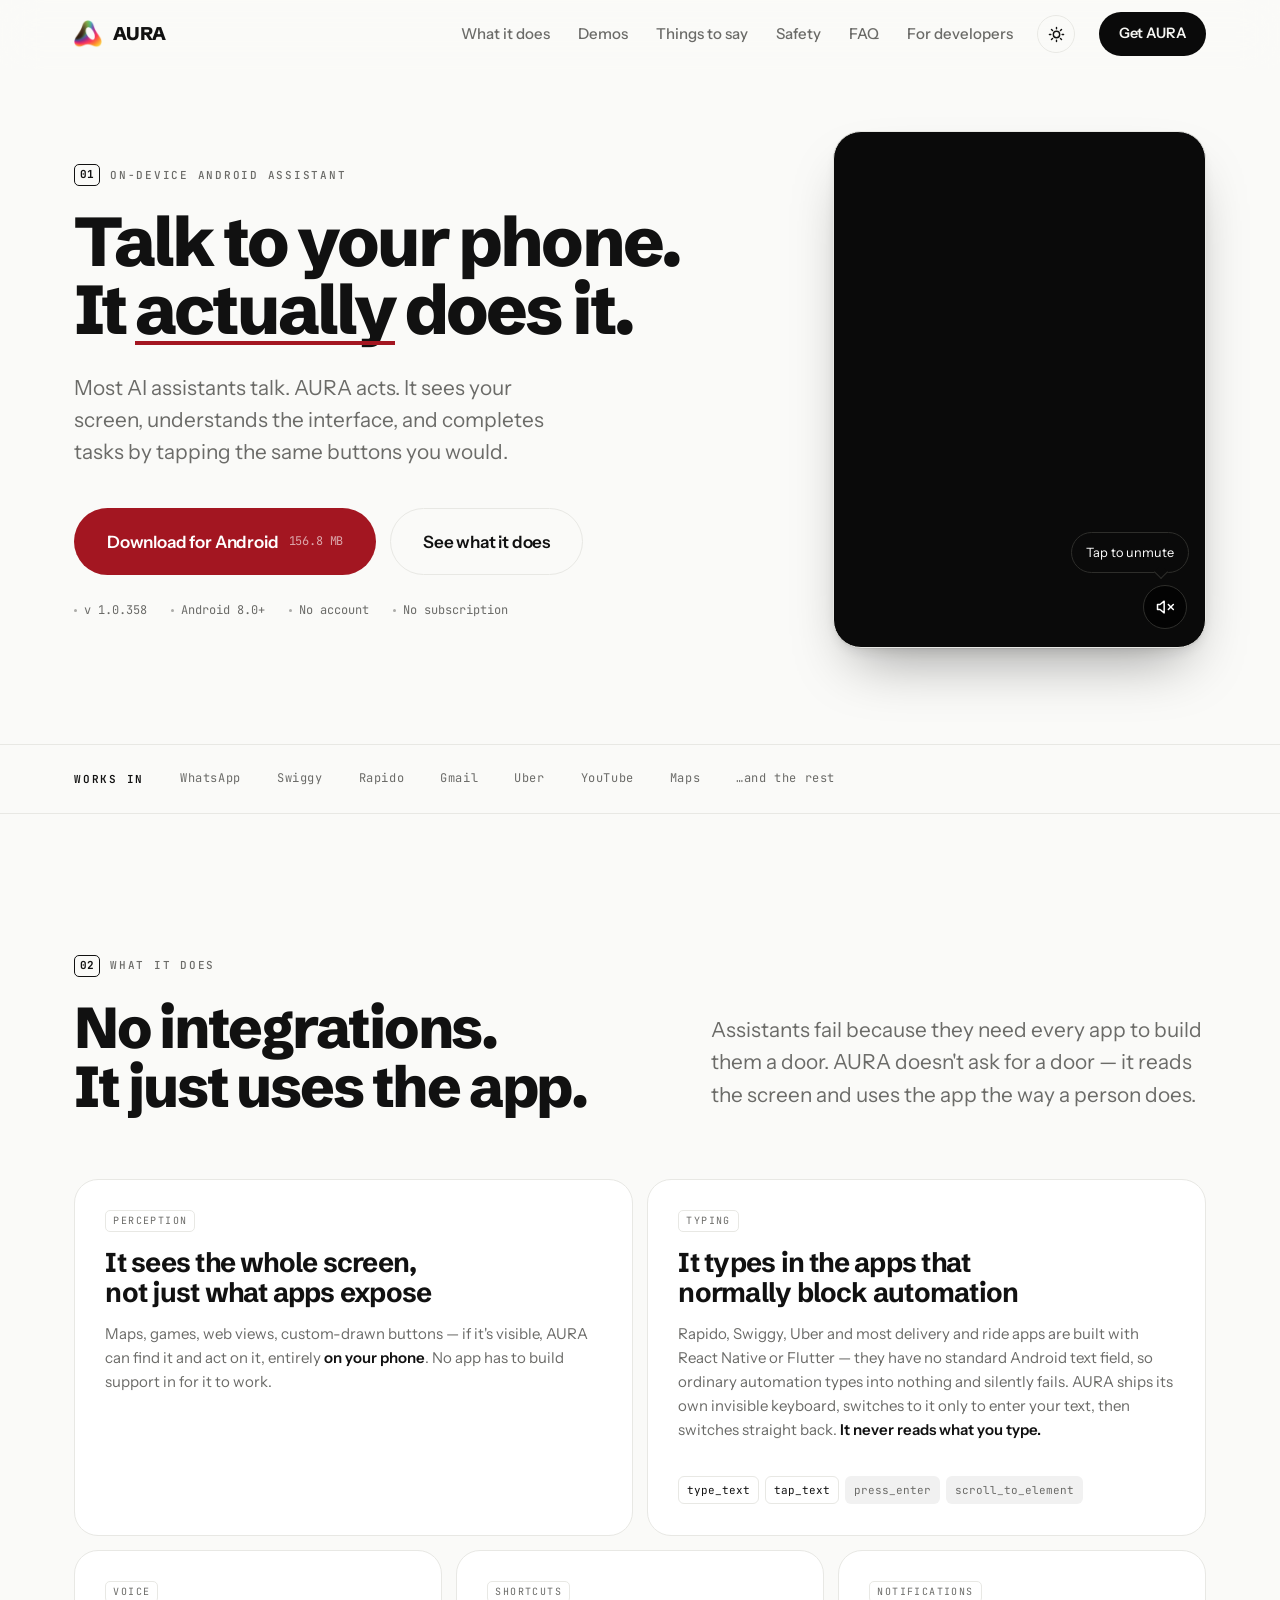
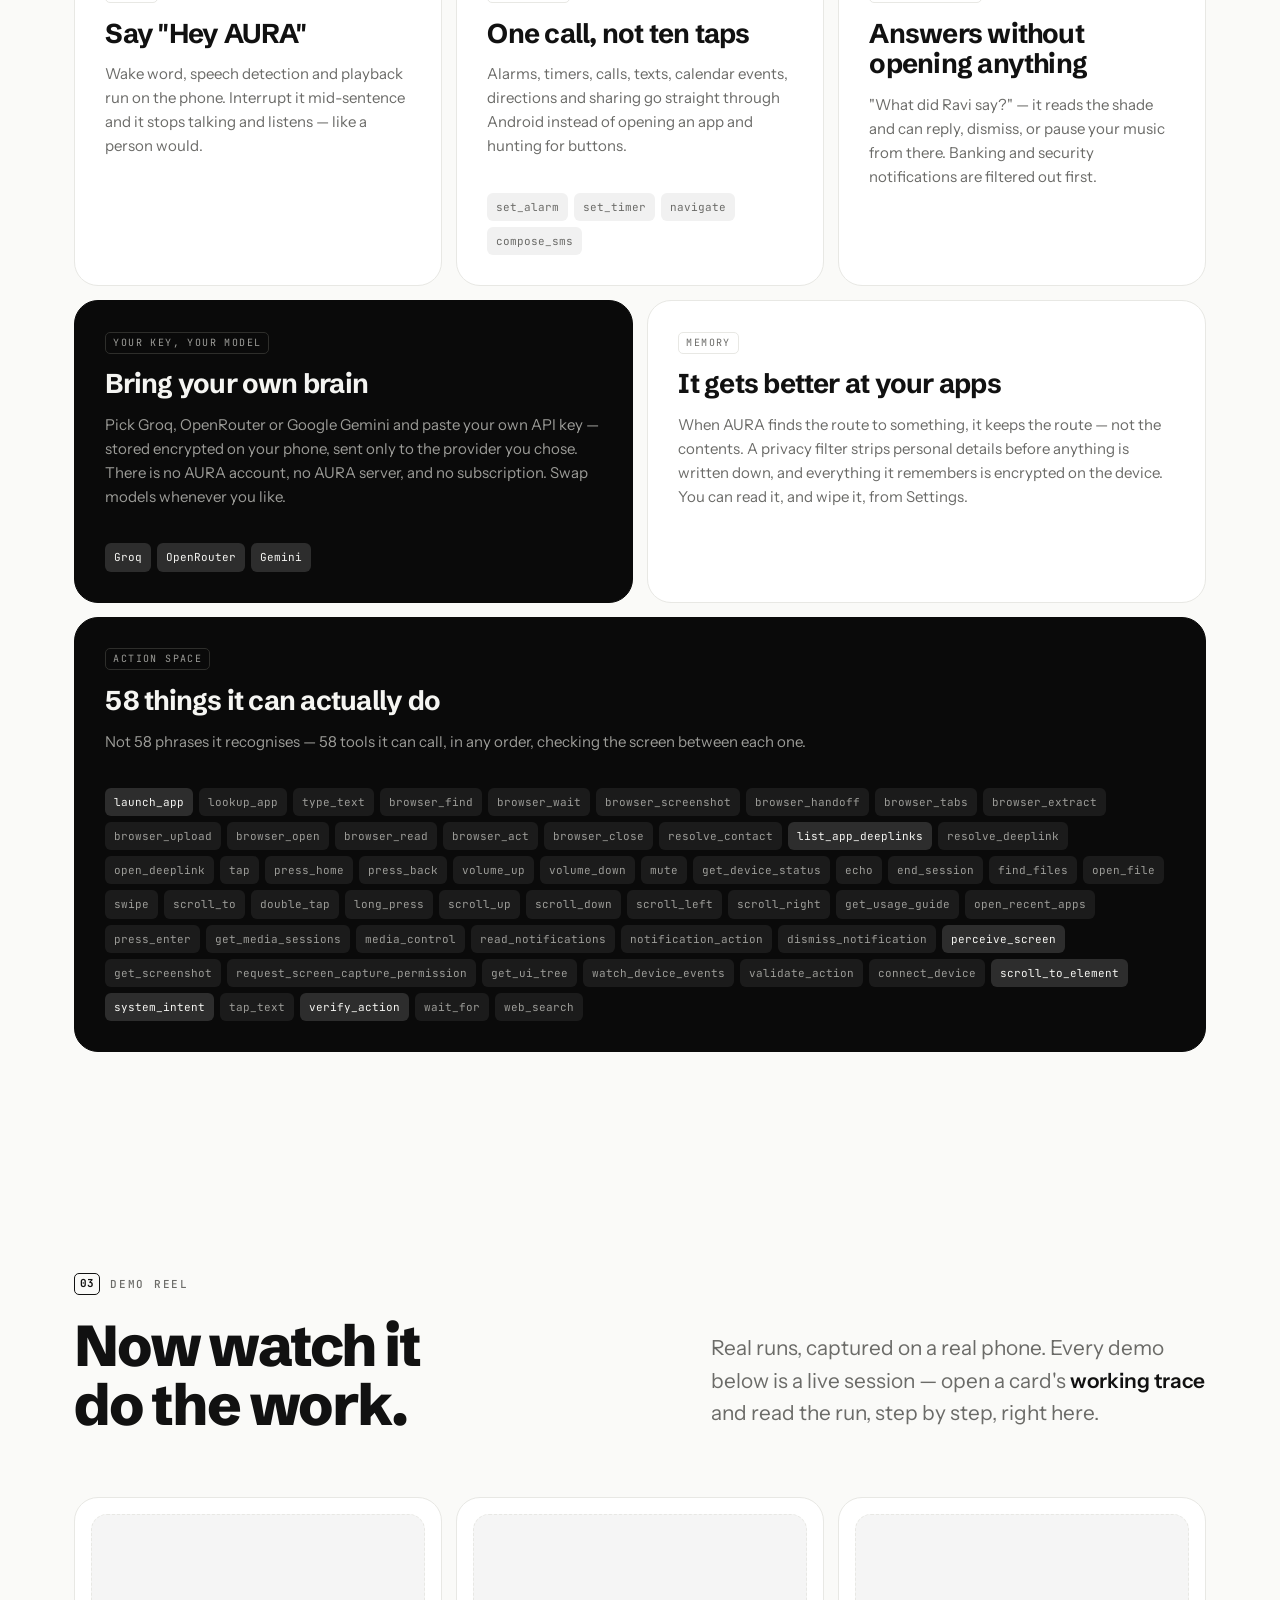
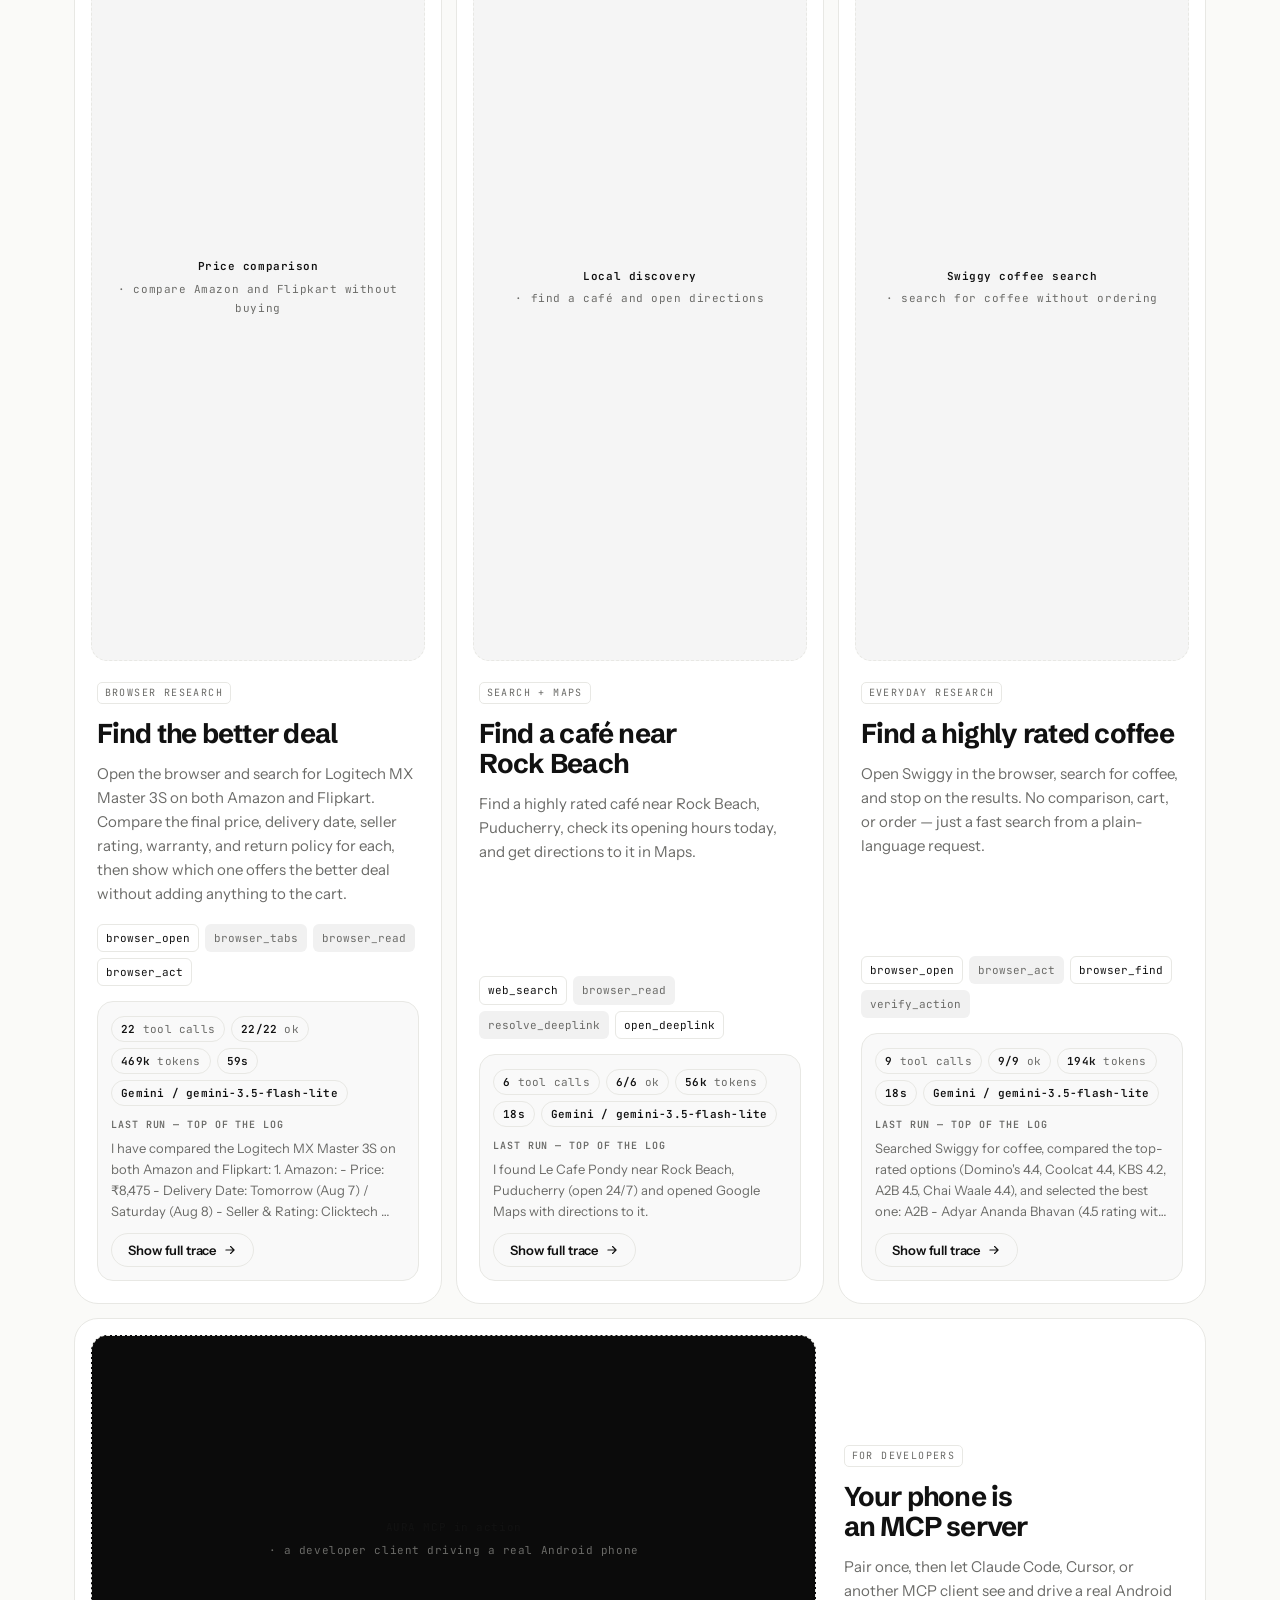
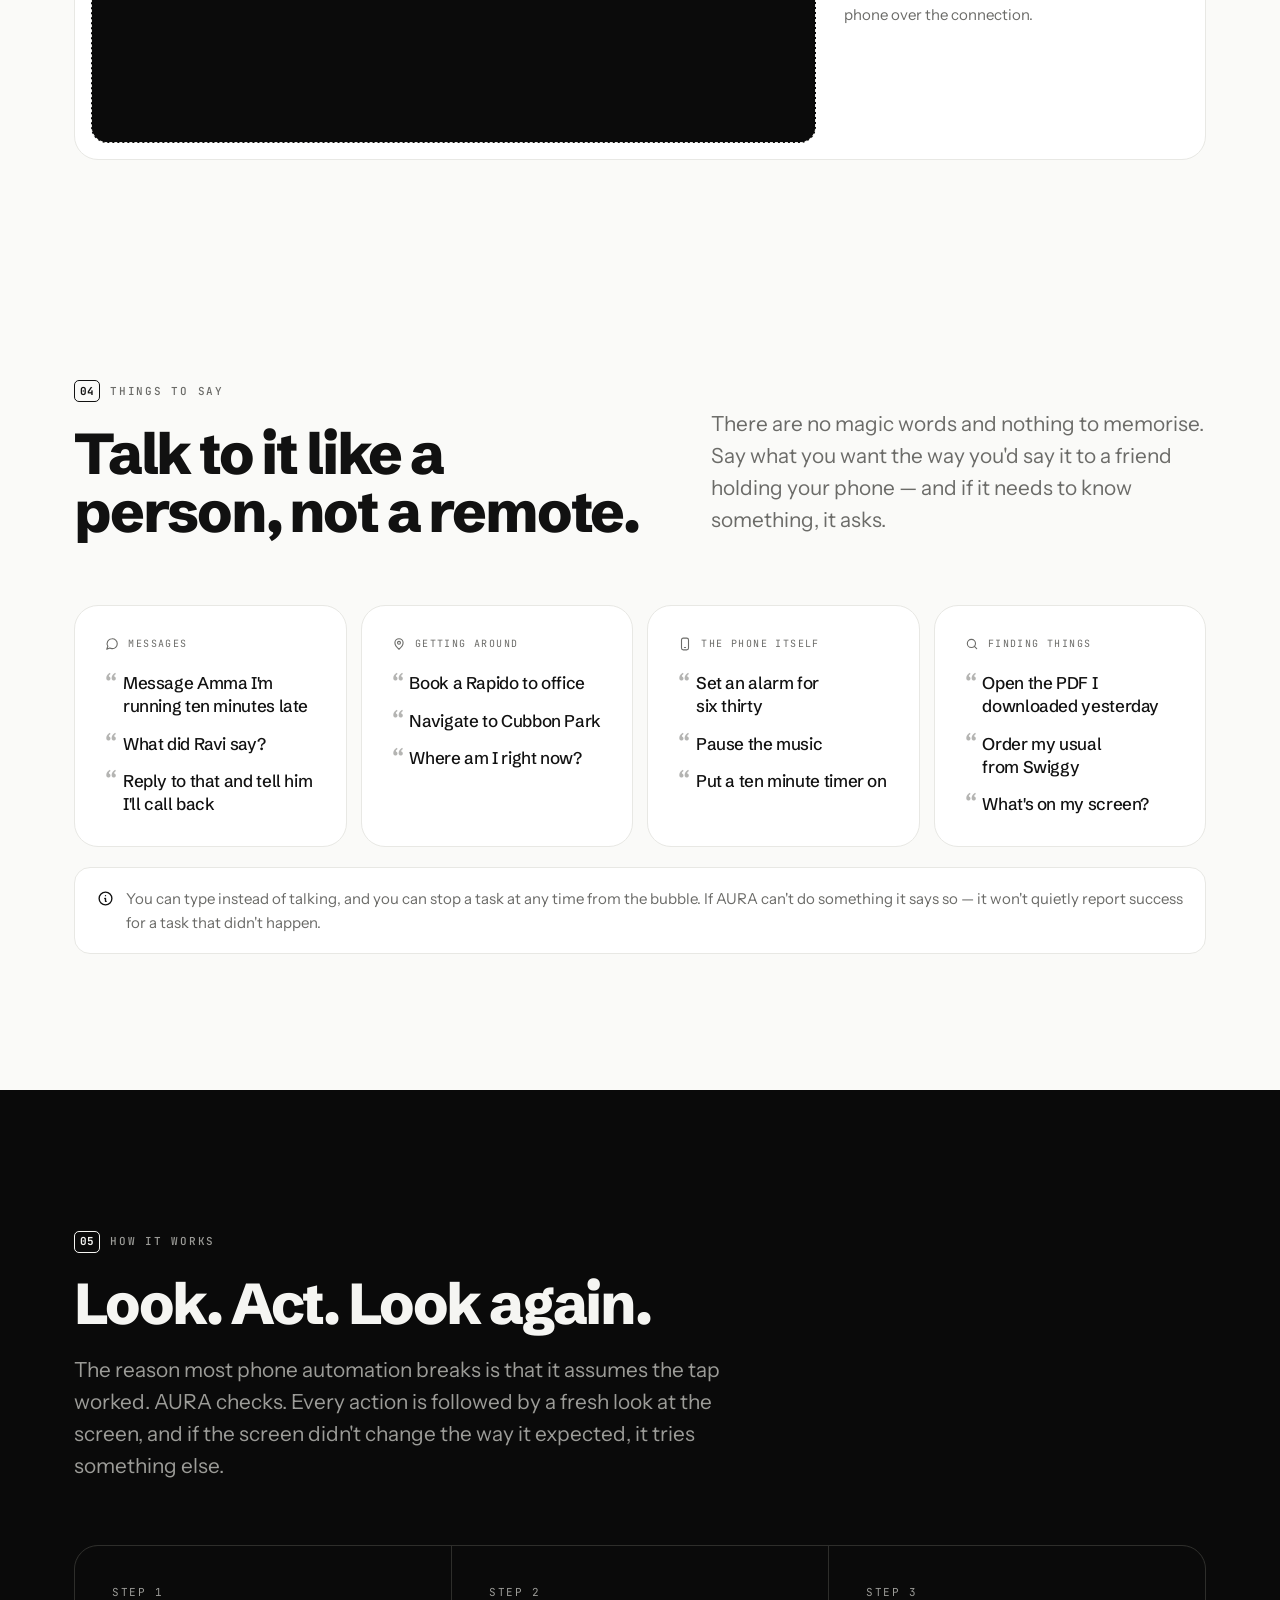
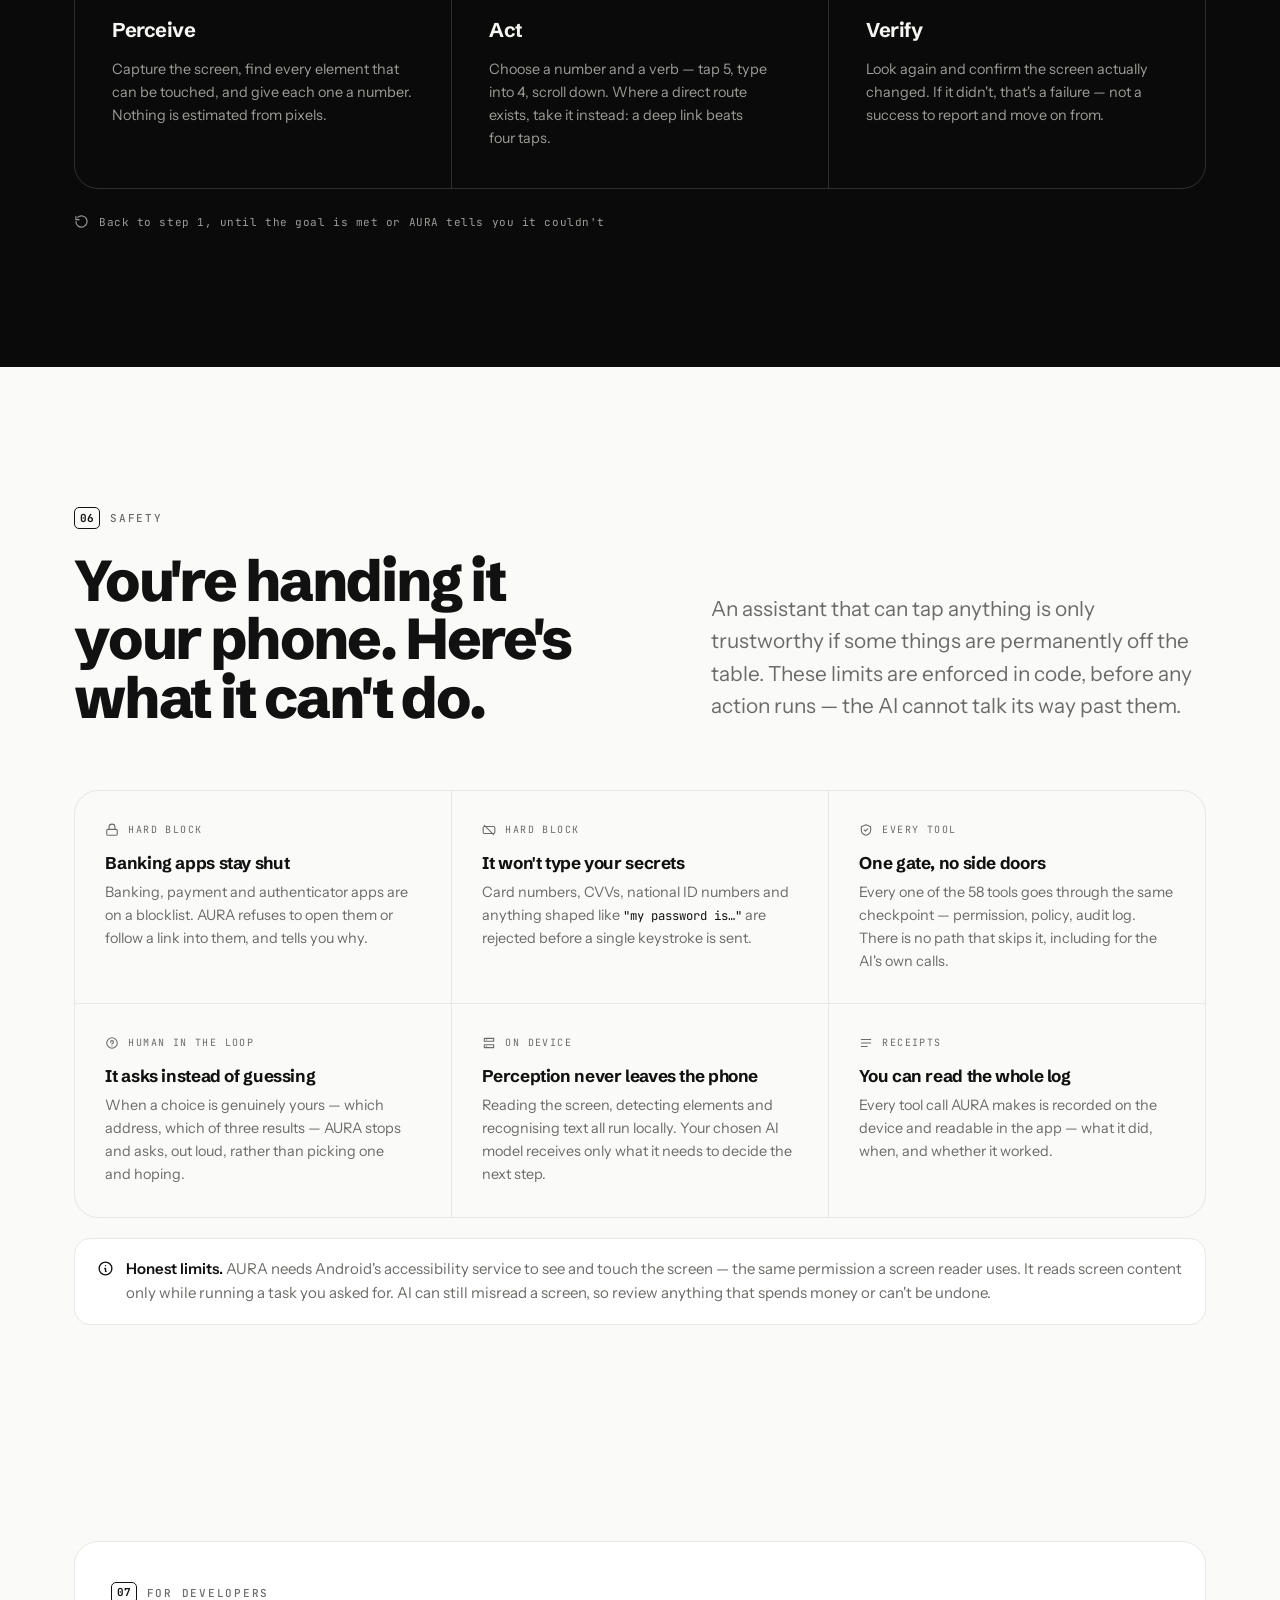
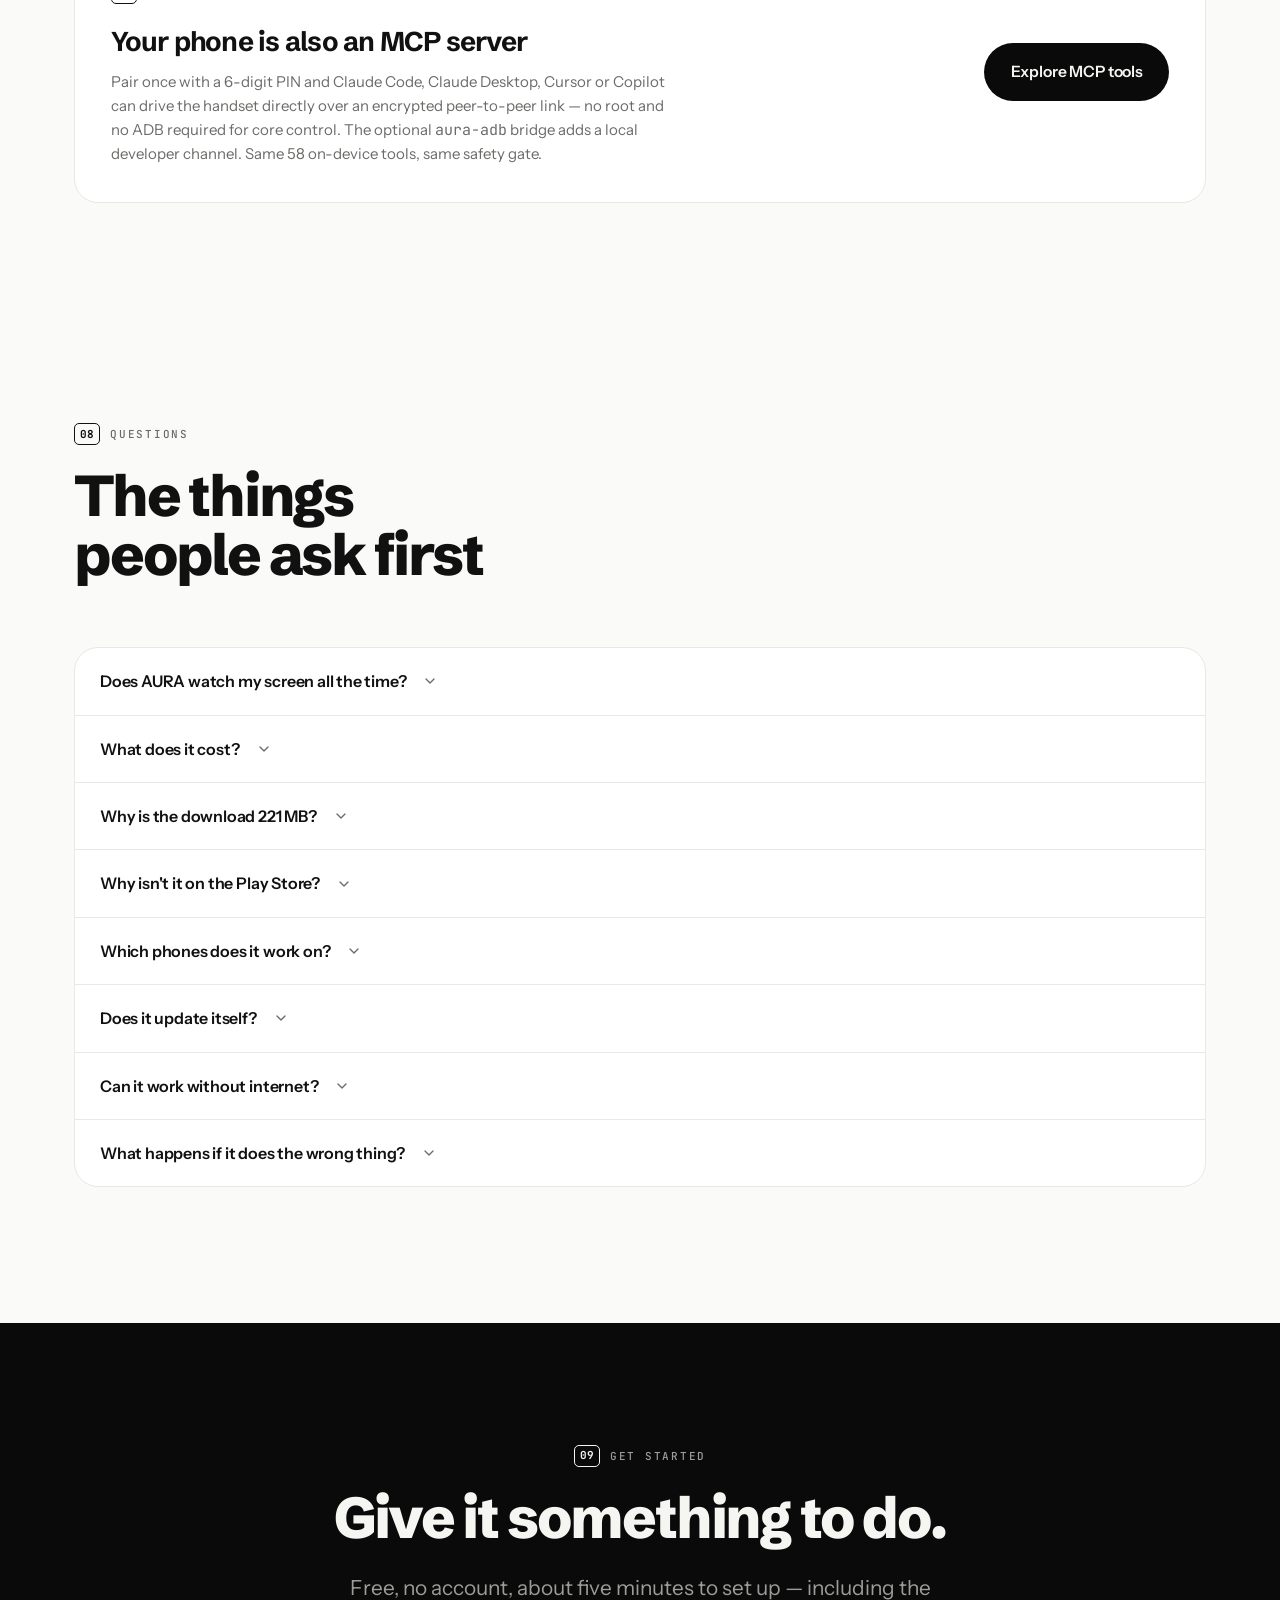
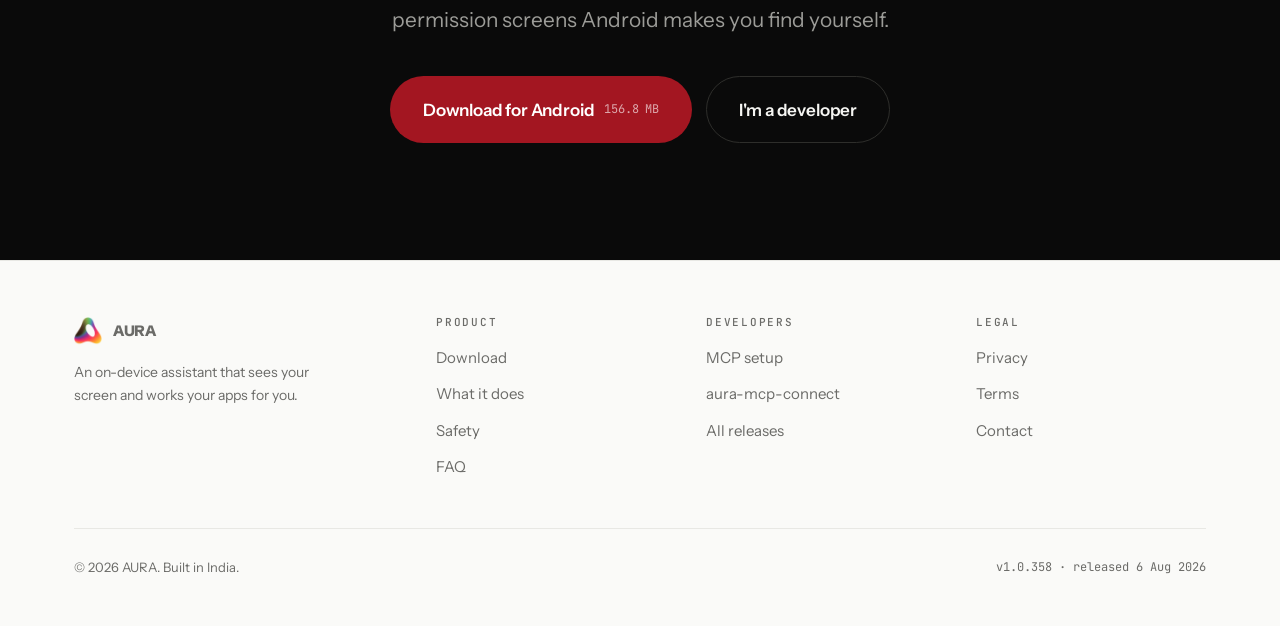
==== commit ff4f112f: "Publish site (source 33b76c6)" ====
--- a/index.html
+++ b/index.html
@@ -304,7 +304,7 @@
       <article class="card demo-card">
         <div class="slot demo-slot">
           <video muted loop playsinline preload="metadata">
-            <source src="assets/media/amazon-flipkart%20comparison.mp4" type="video/mp4">
+            <source src="assets/media/amazon-flipkart.mp4" type="video/mp4">
           </video>
           <span class="slot__label">
             <b>Price comparison</b> · compare Amazon and Flipkart without buying
--- a/assets/css/components.css
+++ b/assets/css/components.css
@@ -91,11 +91,10 @@
   flex: none;
 }
 
-/* The demo video is a phone screen recording (1080×2414), so it is framed
-   like the phone above it rather than left as a bare <video>. The frame
-   matches the footage's own aspect ratio and object-fit: contain shows it
-   edge-to-edge, never cropped — a replaced file with a different ratio
-   letterboxes instead of losing pixels. */
+/* The demo video is a phone screen recording, so it is framed like the
+   phone above it rather than left as a bare <video>. The footage is 4:5
+   with captions at top and bottom; the 9:12.5 frame crops the sides by
+   ~5% each (object-fit: cover) and never the captions. */
 .hero__stage {
   position: relative;
   width: min(400px, 100%);
@@ -111,9 +110,10 @@
 .hero__video {
   display: block;
   width: 100%;
-  aspect-ratio: 1080 / 2414;
-  object-fit: contain;
-  background: var(--ink);
+  aspect-ratio: 9 / 12.5;
+  object-fit: cover;
+  object-position: center;
+  transform: scale(1.01);
 }
 
 /* Sound is off by default (autoplay policy), so the unmute button is not a
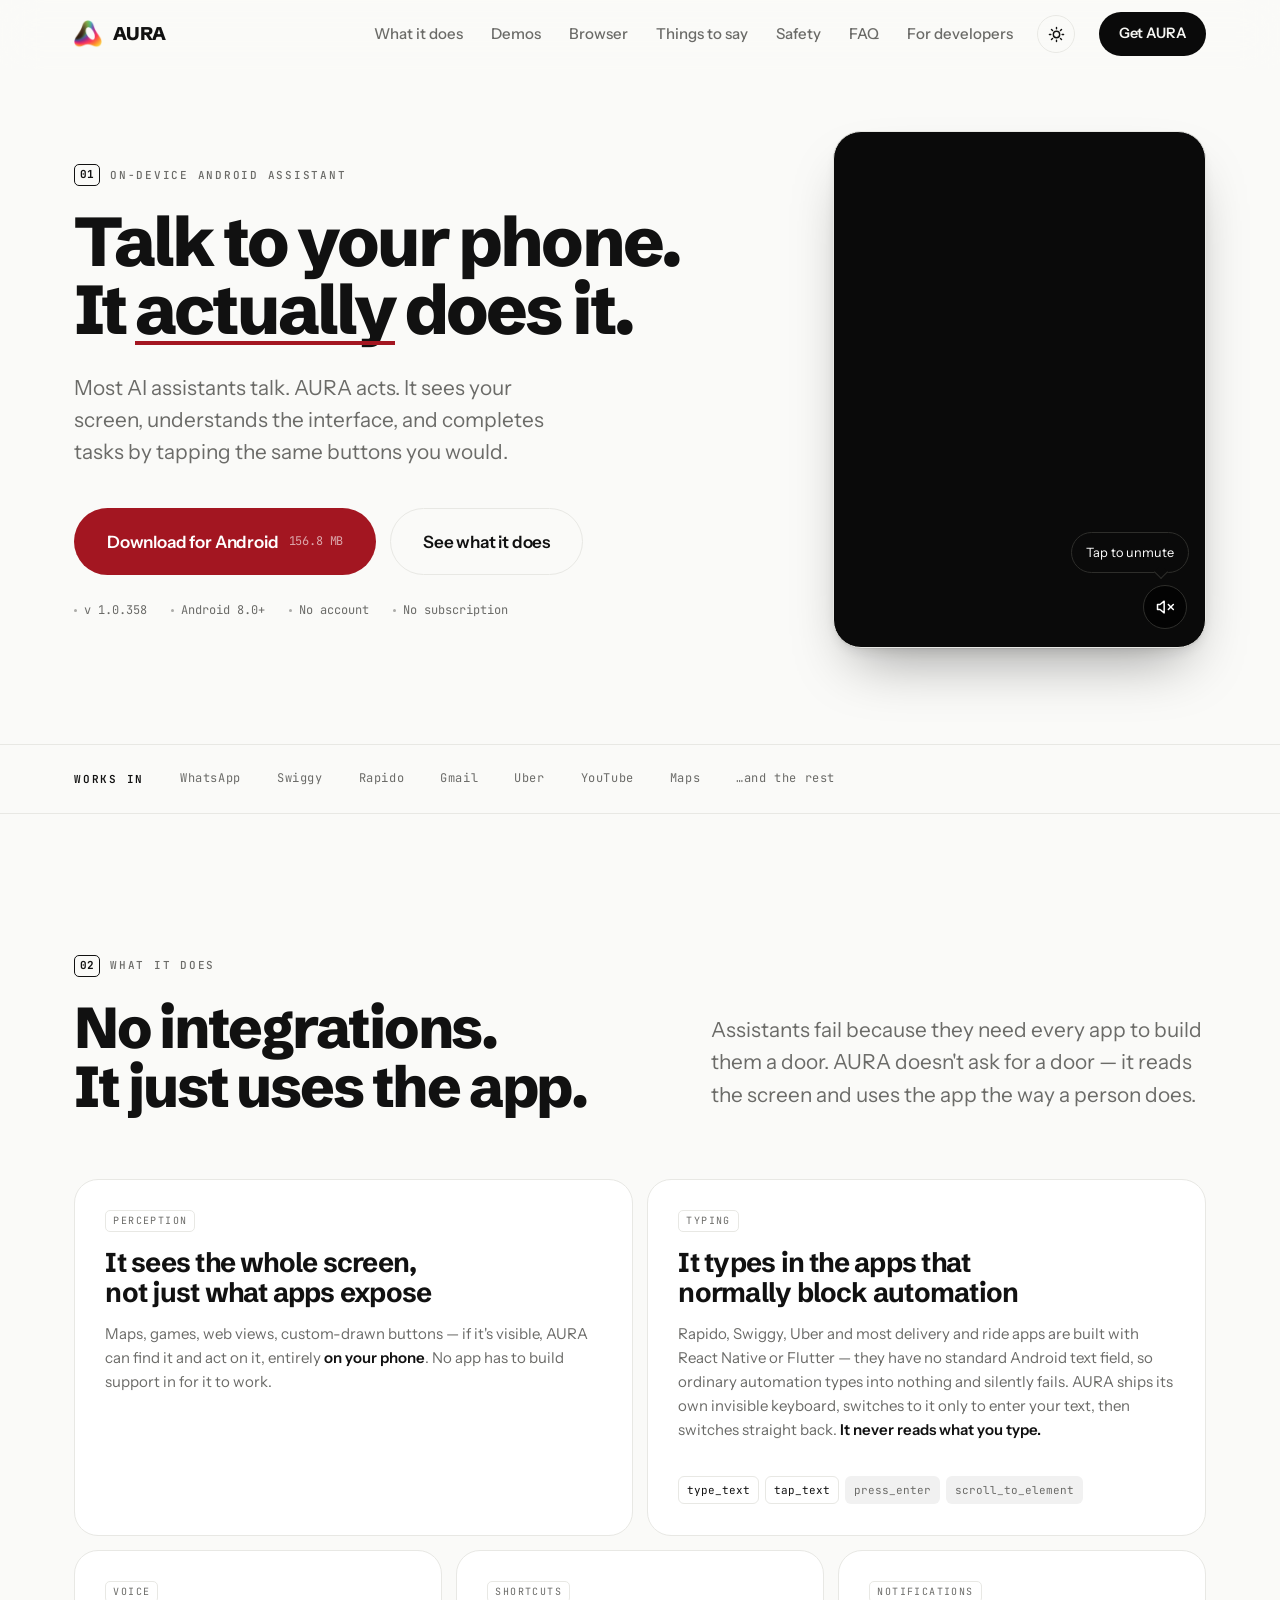
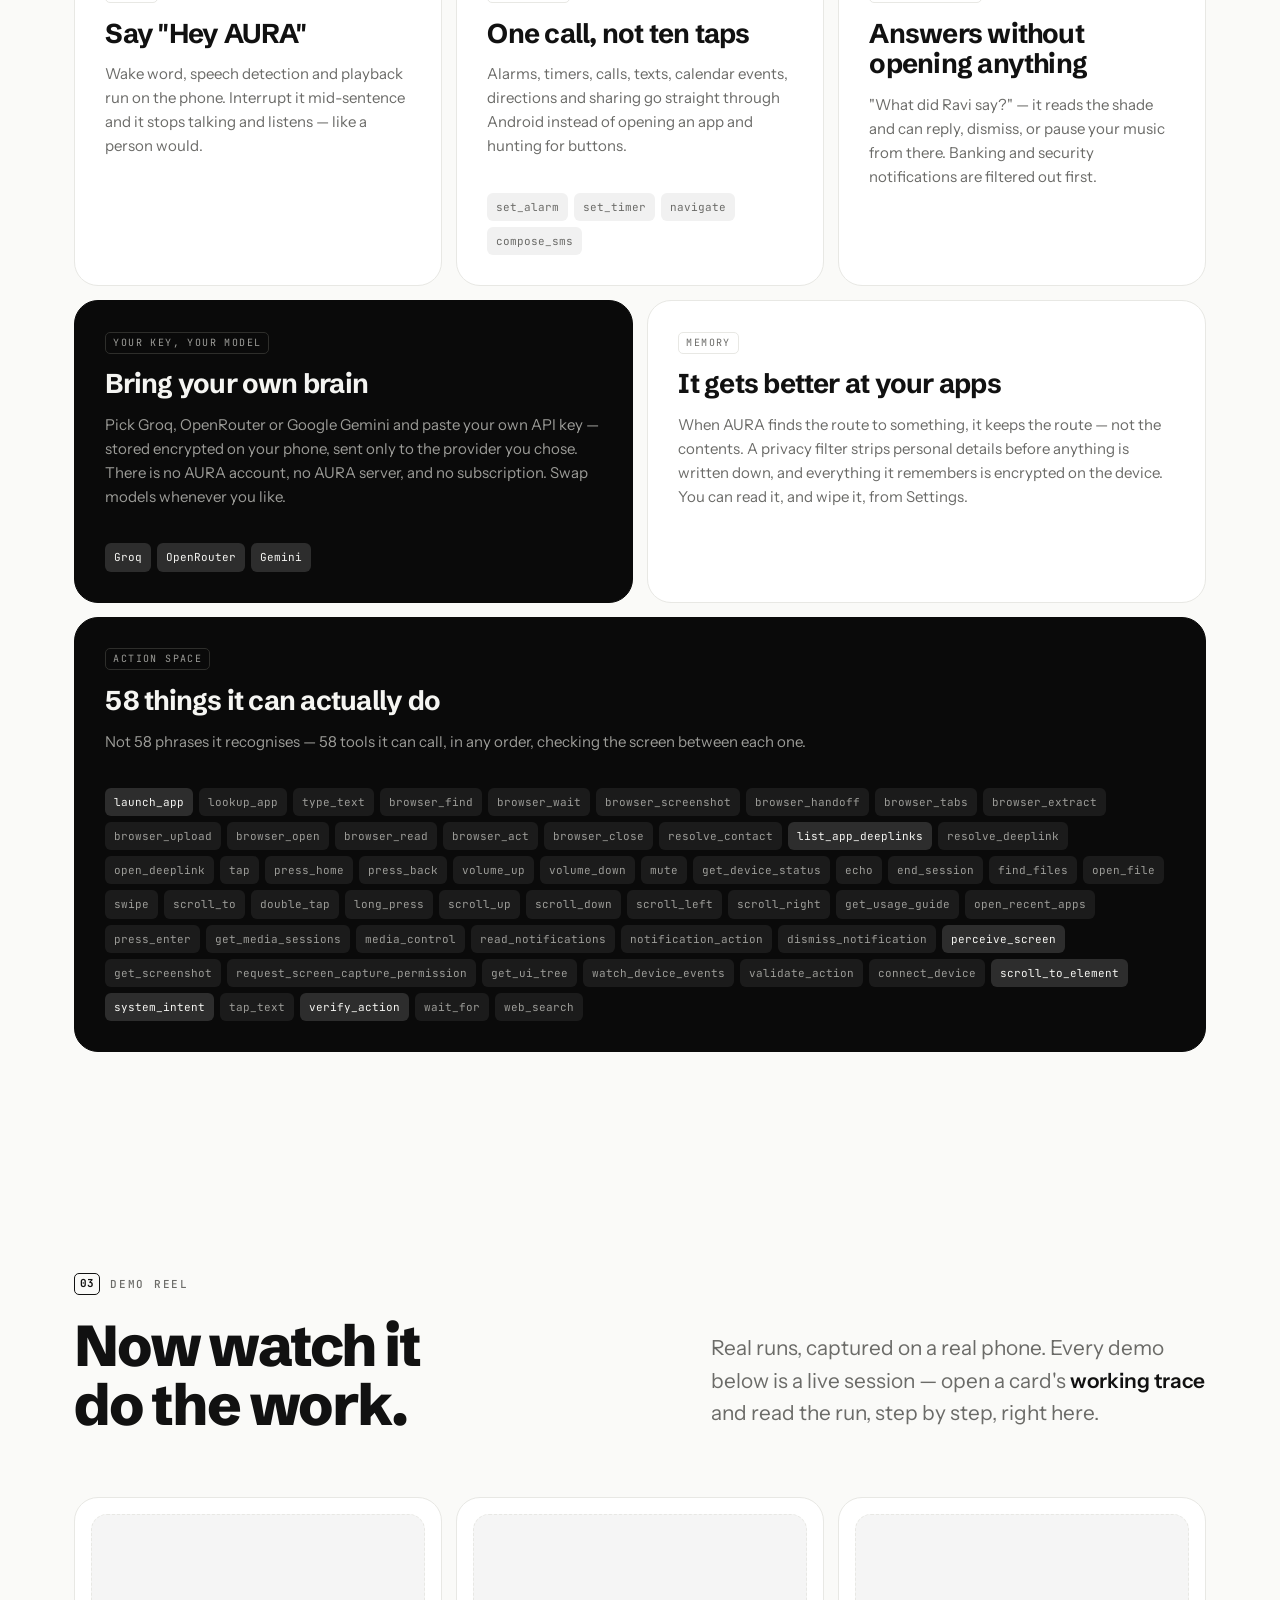
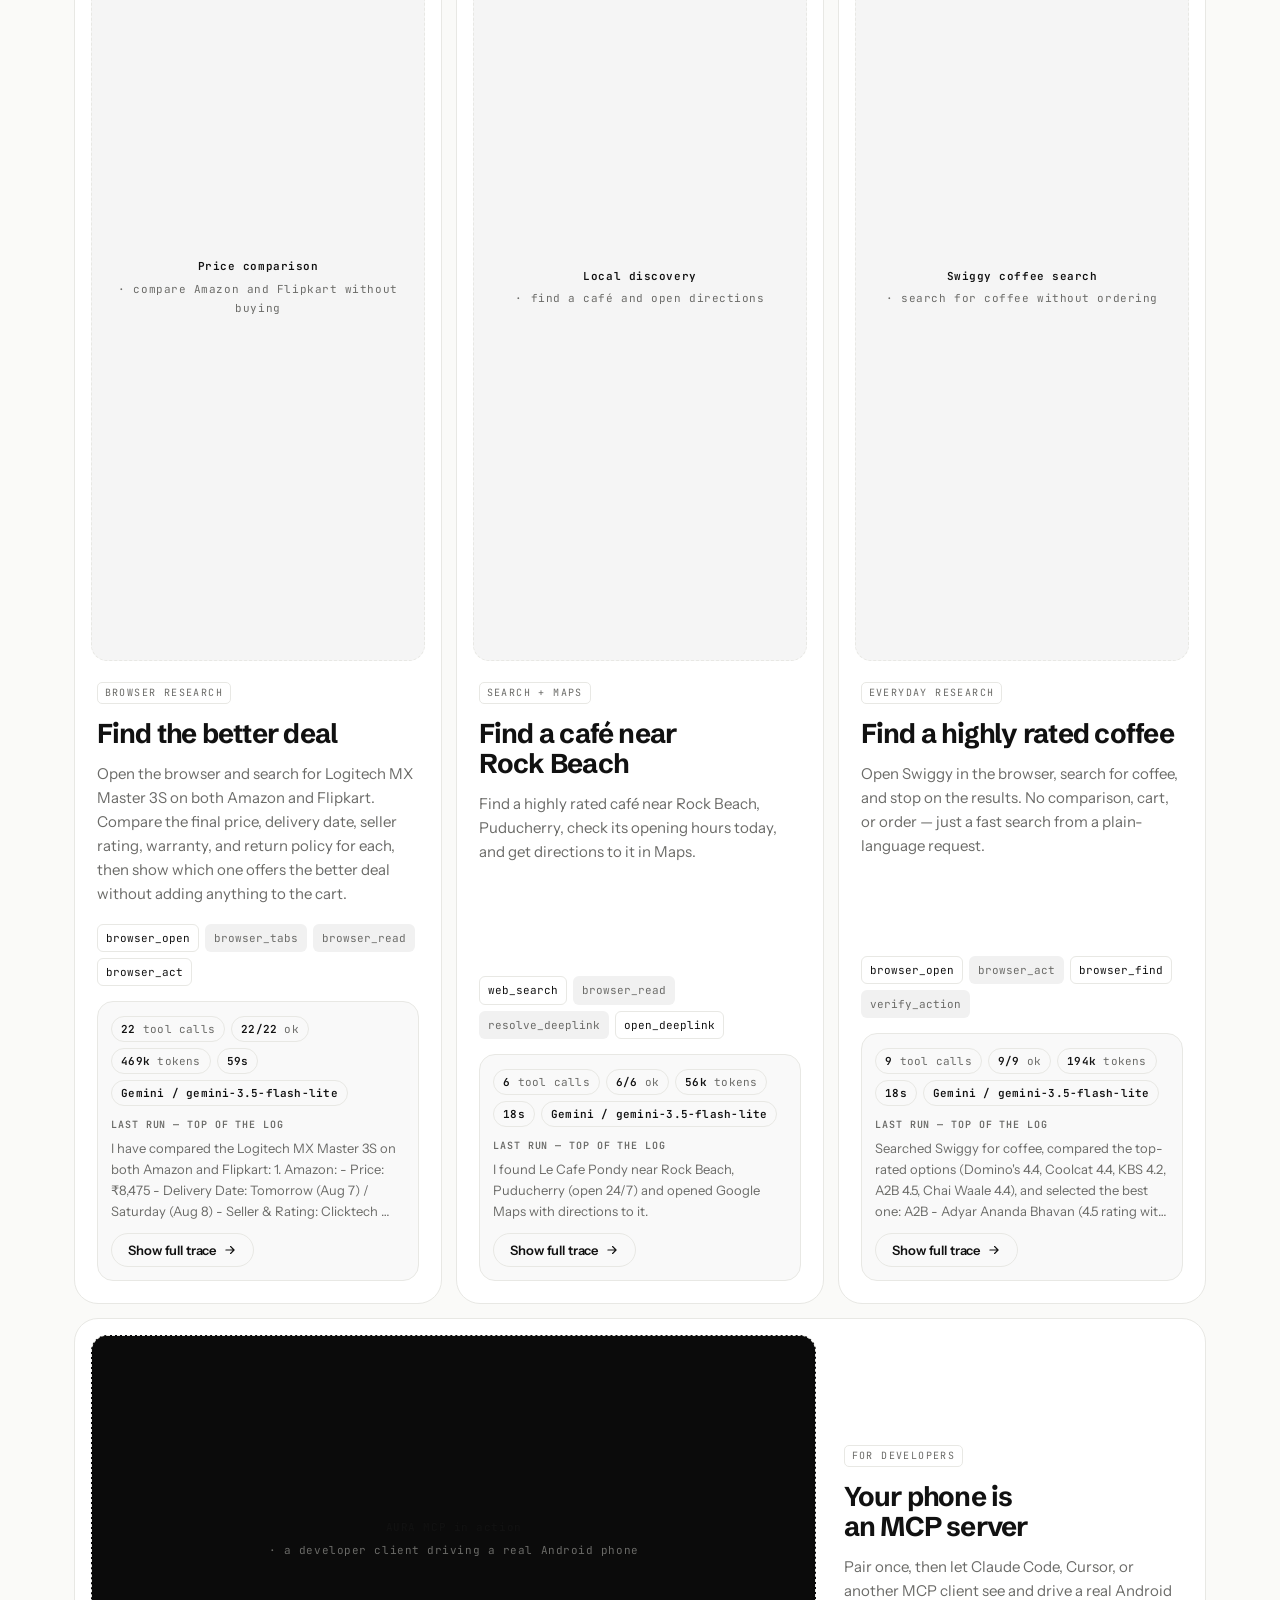
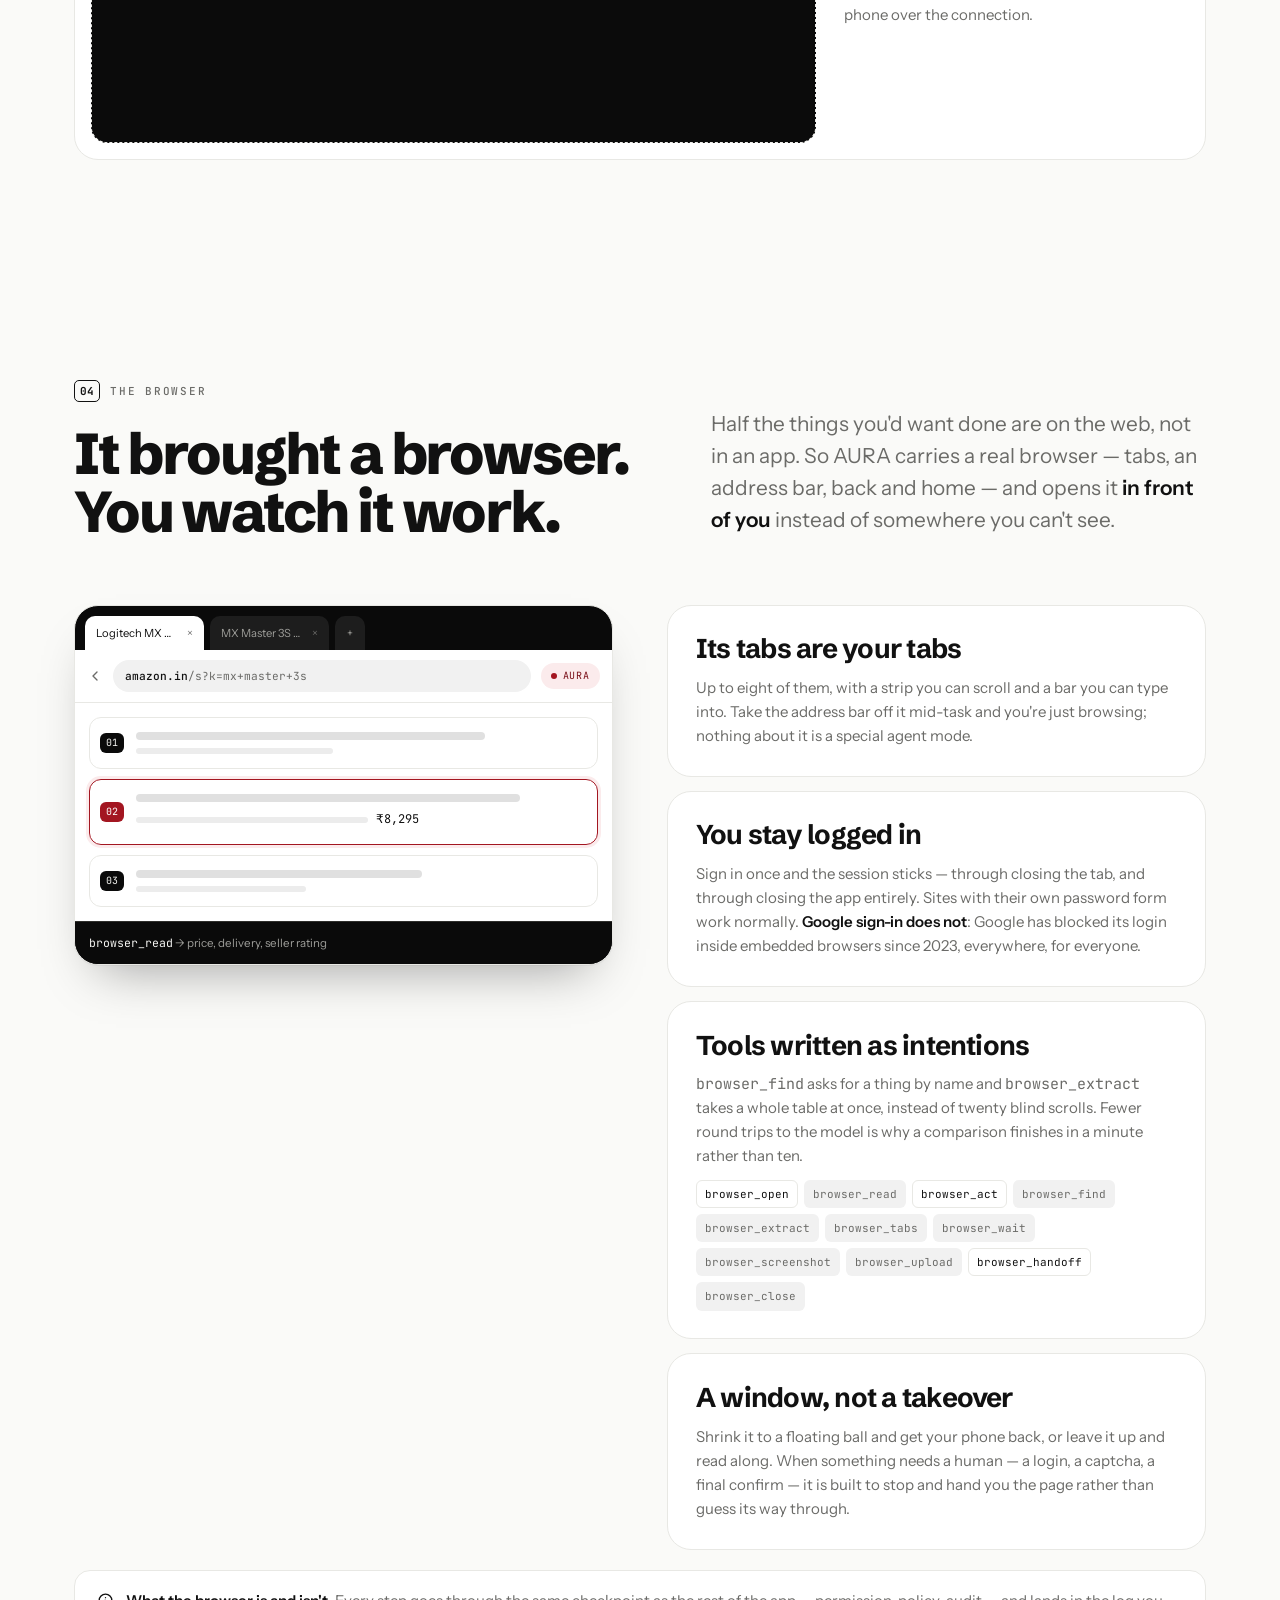
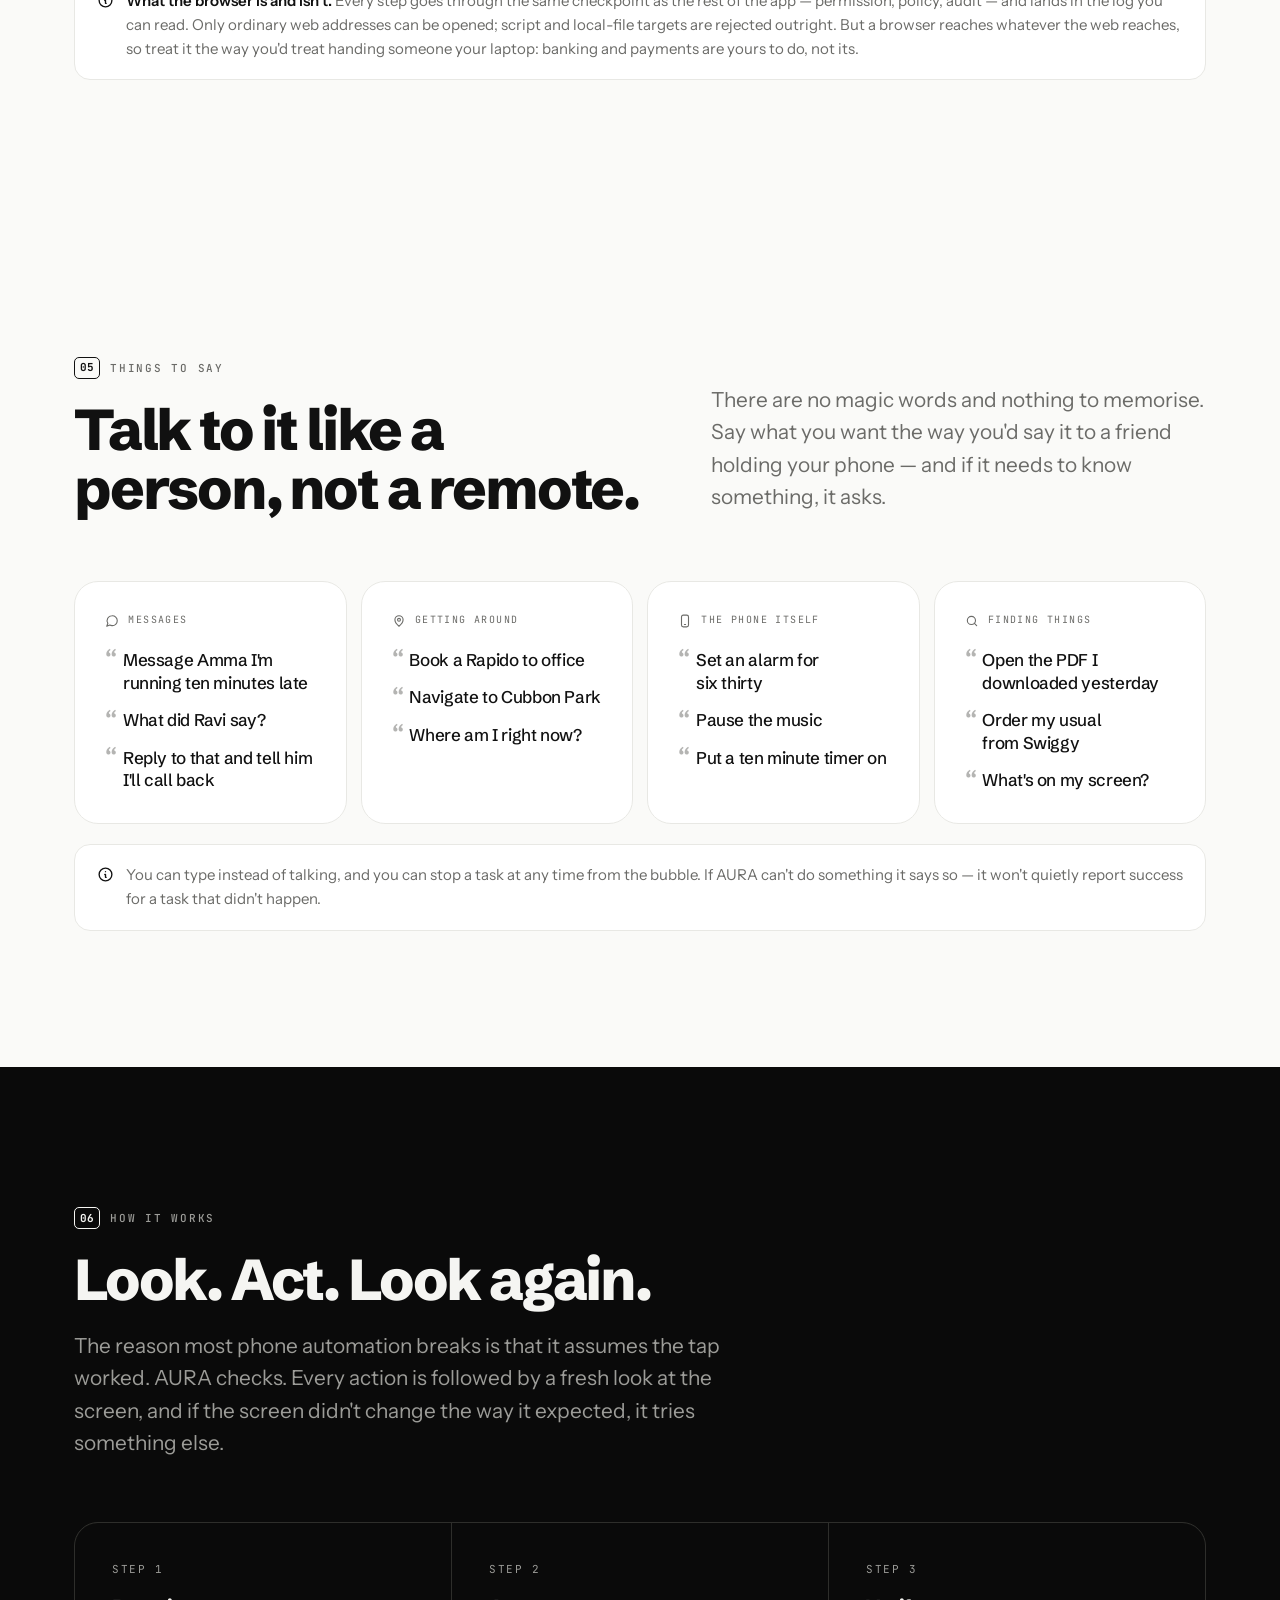
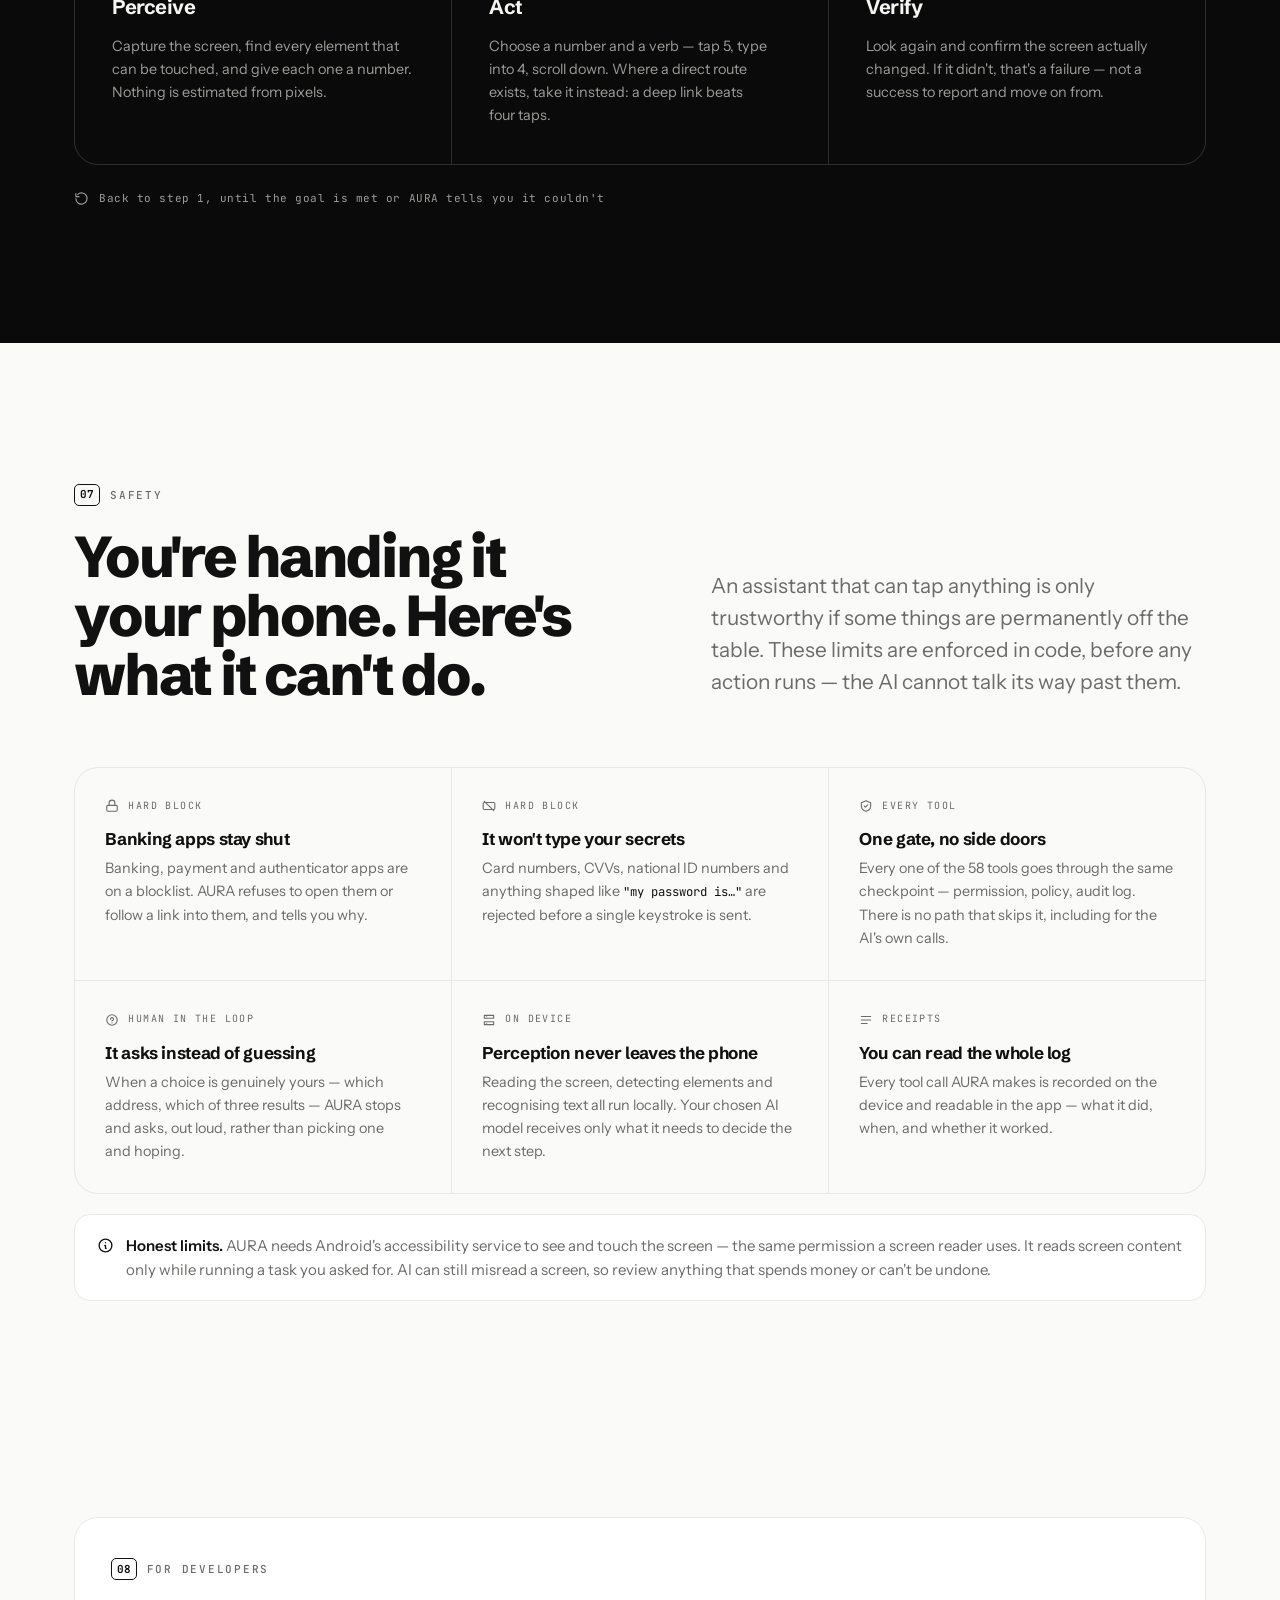
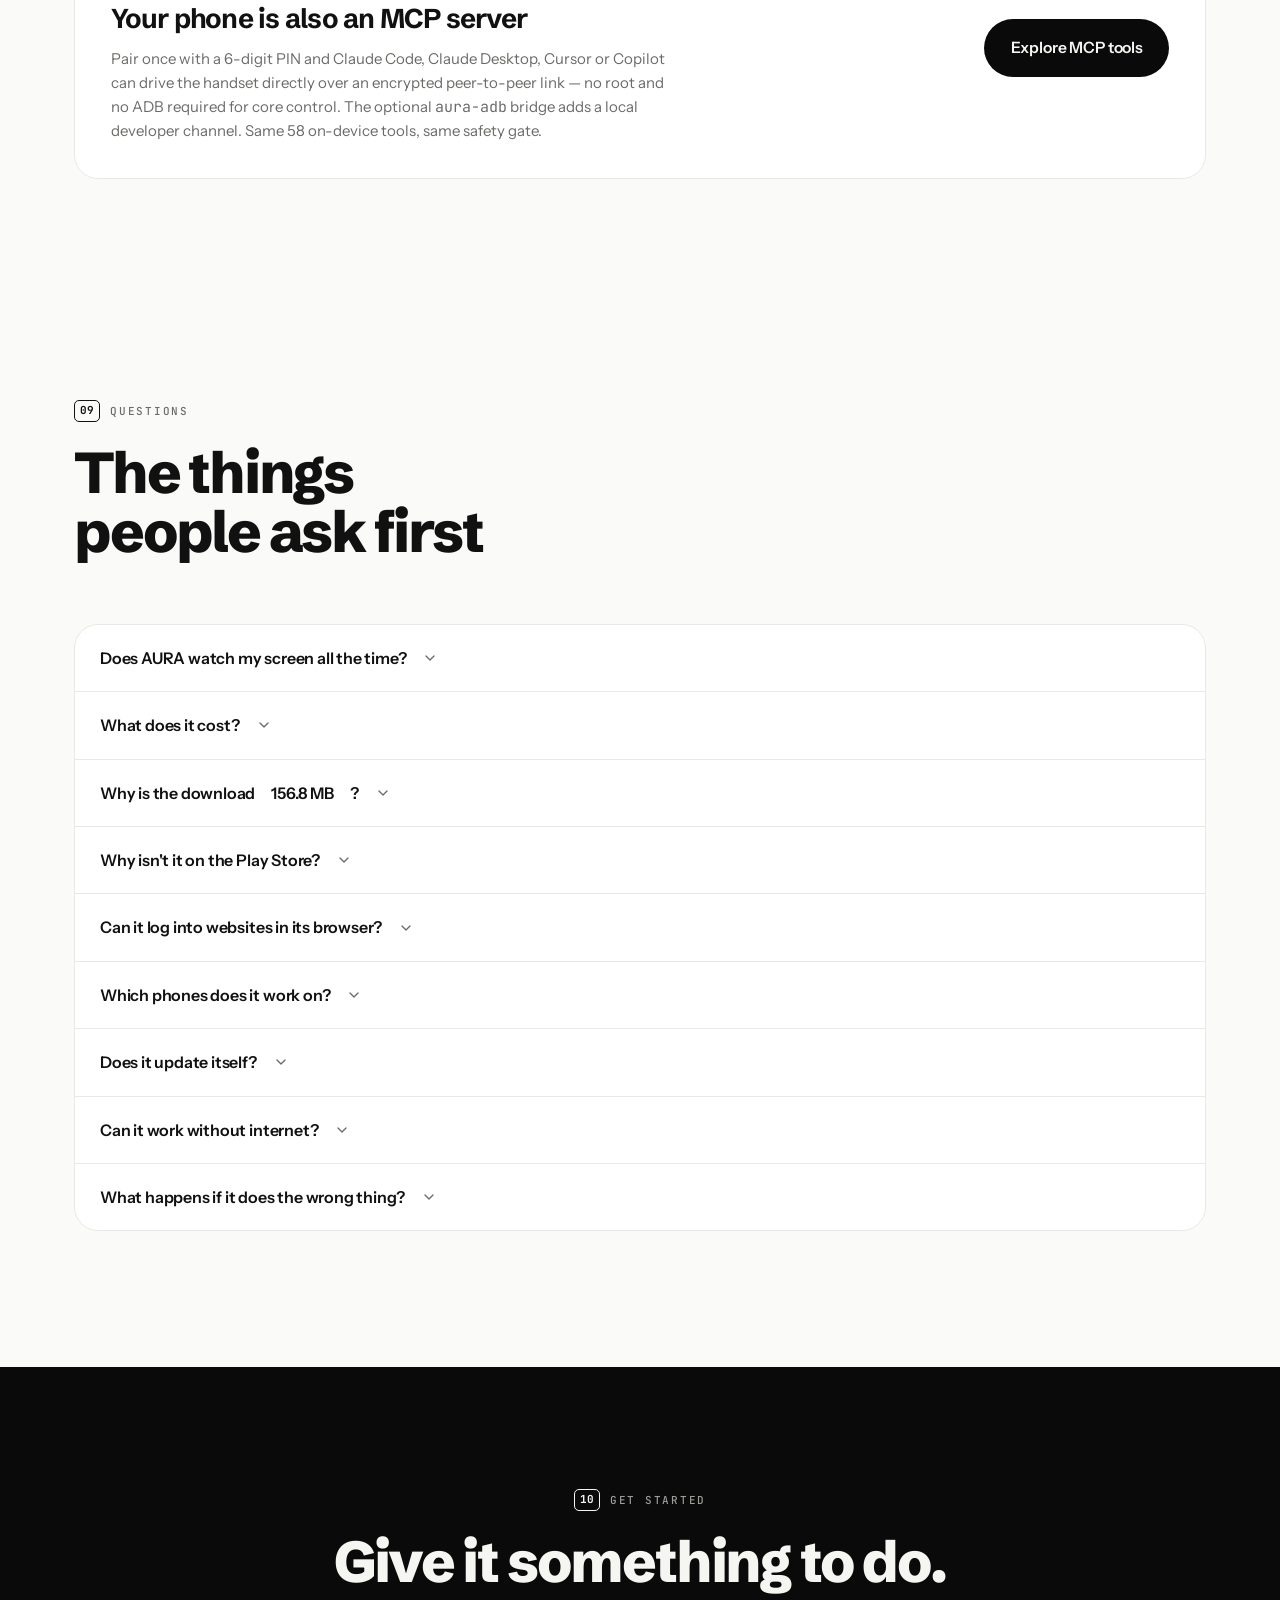
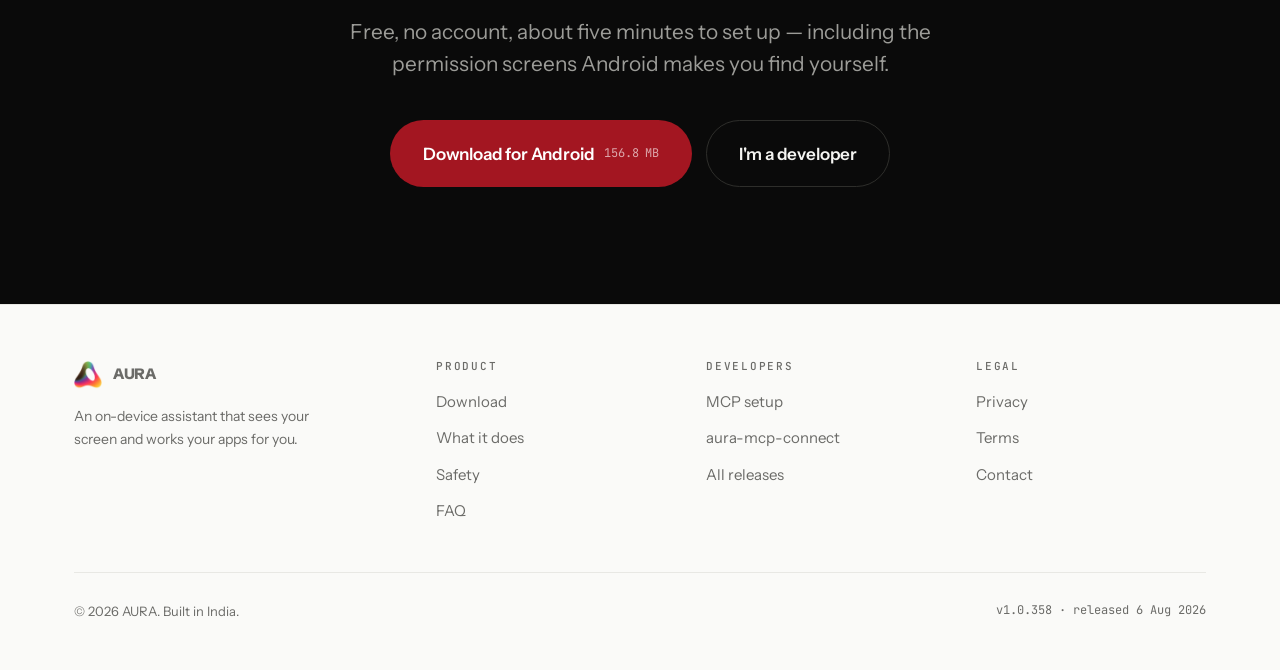
==== commit 164c98f7: "Publish site (source 1b25302)" ====
--- a/index.html
+++ b/index.html
@@ -52,6 +52,7 @@
     <nav class="nav" aria-label="Main">
       <a href="#what">What it does</a>
       <a href="#demos">Demos</a>
+      <a href="#browser">Browser</a>
       <a href="#say">Things to say</a>
       <a href="#safety">Safety</a>
       <a href="#faq">FAQ</a>
@@ -76,6 +77,7 @@
   <a href="index.html" aria-current="page">Home</a>
   <a href="#what">What it does</a>
   <a href="#demos">Demos</a>
+  <a href="#browser">Browser</a>
   <a href="#say">Things to say</a>
   <a href="#safety">Safety</a>
   <a href="#faq">FAQ</a>
@@ -126,8 +128,11 @@
 
 <div class="hero__stage" data-reveal>
 
+  <!-- No `autoplay` attribute on purpose. The browser honours it before any
+       script runs, which put playback outside the reduced-motion check and
+       outside the in-view gate. Playback is owned by aura.js for every video
+       on the site, this one included. -->
   <video class="hero__video"
-         autoplay
          muted
          loop
          playsinline
@@ -180,9 +185,9 @@
       </p>
     </div>
 
-    <div class="feat">
-
-      <article class="feat__item feat__item--wide" data-reveal>
+    <div class="feat" data-reveal-group="60">
+
+      <article class="feat__item feat__item--wide">
         <span class="feat__tag">Perception</span>
         <h3 class="t-card">It sees the whole screen, not just what apps expose</h3>
         <p class="feat__body">
@@ -192,7 +197,7 @@
         </p>
       </article>
 
-      <article class="feat__item feat__item--wide" data-reveal style="--reveal-delay:60ms">
+      <article class="feat__item feat__item--wide" >
         <span class="feat__tag">Typing</span>
         <h3 class="t-card">It types in the apps that normally block automation</h3>
         <p class="feat__body">
@@ -209,7 +214,7 @@
         </div>
       </article>
 
-      <article class="feat__item" data-reveal>
+      <article class="feat__item">
         <span class="feat__tag">Voice</span>
         <h3 class="t-card">Say "Hey AURA"</h3>
         <p class="feat__body">
@@ -218,7 +223,7 @@
         </p>
       </article>
 
-      <article class="feat__item" data-reveal style="--reveal-delay:60ms">
+      <article class="feat__item" >
         <span class="feat__tag">Shortcuts</span>
         <h3 class="t-card">One call, not ten taps</h3>
         <p class="feat__body">
@@ -232,7 +237,7 @@
         </div>
       </article>
 
-      <article class="feat__item" data-reveal style="--reveal-delay:120ms">
+      <article class="feat__item" >
         <span class="feat__tag">Notifications</span>
         <h3 class="t-card">Answers without opening anything</h3>
         <p class="feat__body">
@@ -241,7 +246,7 @@
         </p>
       </article>
 
-      <article class="feat__item feat__item--wide feat__item--ink" data-reveal>
+      <article class="feat__item feat__item--wide feat__item--ink">
         <span class="feat__tag">Your key, your model</span>
         <h3 class="t-card">Bring your own brain</h3>
         <p class="feat__body">
@@ -256,7 +261,7 @@
         </div>
       </article>
 
-      <article class="feat__item feat__item--wide" data-reveal style="--reveal-delay:60ms">
+      <article class="feat__item feat__item--wide" >
         <span class="feat__tag">Memory</span>
         <h3 class="t-card">It gets better at your apps</h3>
         <p class="feat__body">
@@ -267,7 +272,7 @@
         </p>
       </article>
 
-      <article class="feat__item feat__item--full feat__item--ink" data-reveal>
+      <article class="feat__item feat__item--full feat__item--ink">
         <span class="feat__tag">Action space</span>
         <h3 class="t-card"><span data-src="toolcount">58</span> things it can actually do</h3>
         <p class="feat__body">
@@ -300,7 +305,7 @@
       </p>
     </div>
 
-    <div class="demo-grid" data-reveal>
+    <div class="demo-grid" data-reveal-group="70">
       <article class="card demo-card">
         <div class="slot demo-slot">
           <video muted loop playsinline preload="metadata">
@@ -395,6 +400,134 @@
 </section>
 
 <!-- ==================================================================
+     THE BROWSER
+     ------------------------------------------------------------------
+     Half the demo reel above is a browser run, and until this section the
+     site never said the browser existed. The chrome below is drawn in HTML
+     rather than screenshotted: it stays sharp at any size, it re-themes with
+     the page, and it can carry the same numbered-element language the hero
+     uses instead of a second, unrelated visual idiom.
+     ================================================================== -->
+<section class="section" id="browser">
+  <div class="wrap">
+
+    <div class="head head--split" data-reveal>
+      <div>
+        <p class="eyebrow"><span class="eyebrow__som">04</span> The browser</p>
+        <h2 class="t-section">It brought a browser.<br>You watch it work.</h2>
+      </div>
+      <p class="t-lead">
+        Half the things you'd want done are on the web, not in an app. So AURA carries
+        a real browser — tabs, an address bar, back and home — and opens it
+        <strong>in front of you</strong> instead of somewhere you can't see.
+      </p>
+    </div>
+
+    <div class="bw">
+
+      <div class="bw__stage" data-reveal>
+        <div class="chrome" role="img"
+             aria-label="AURA's in-app browser: two tabs open on Amazon and Flipkart, the address bar showing amazon.in, and the second search result marked as the element AURA is about to read.">
+
+          <div class="chrome__tabs">
+            <span class="chrome__tab is-on"><i>Logitech MX Master 3S — Amazon</i><b>&times;</b></span>
+            <span class="chrome__tab"><i>MX Master 3S — Flipkart</i><b>&times;</b></span>
+            <span class="chrome__tab chrome__tab--new">+</span>
+          </div>
+
+          <div class="chrome__bar">
+            <svg viewBox="0 0 24 24" fill="none" stroke="currentColor" stroke-width="2" stroke-linecap="round" stroke-linejoin="round" aria-hidden="true"><path d="M15 6l-6 6 6 6"/></svg>
+            <span class="chrome__url"><b>amazon.in</b>/s?k=mx+master+3s</span>
+            <span class="chrome__live"><i></i>AURA</span>
+          </div>
+
+          <div class="chrome__page">
+            <div class="chrome__row">
+              <span class="chrome__som">01</span>
+              <span class="chrome__ln" style="width:78%"></span>
+              <span class="chrome__ln chrome__ln--sm" style="width:44%"></span>
+            </div>
+            <div class="chrome__row is-target">
+              <span class="chrome__som">02</span>
+              <span class="chrome__ln" style="width:86%"></span>
+              <span class="chrome__ln chrome__ln--sm" style="width:52%"></span>
+              <span class="chrome__price">₹8,295</span>
+            </div>
+            <div class="chrome__row">
+              <span class="chrome__som">03</span>
+              <span class="chrome__ln" style="width:64%"></span>
+              <span class="chrome__ln chrome__ln--sm" style="width:38%"></span>
+            </div>
+          </div>
+
+          <div class="chrome__foot">
+            <span class="mono">browser_read</span> → price, delivery, seller rating
+          </div>
+        </div>
+      </div>
+
+      <div class="bw__points" data-reveal-group="80">
+
+        <article class="bw__point">
+          <h3 class="t-card">Its tabs are your tabs</h3>
+          <p class="feat__body">
+            Up to eight of them, with a strip you can scroll and a bar you can type into.
+            Take the address bar off it mid-task and you're just browsing; nothing about it
+            is a special agent mode.
+          </p>
+        </article>
+
+        <article class="bw__point">
+          <h3 class="t-card">You stay logged in</h3>
+          <p class="feat__body">
+            Sign in once and the session sticks — through closing the tab, and through
+            closing the app entirely. Sites with their own password form work normally.
+            <strong>Google sign-in does not</strong>: Google has blocked its login inside
+            embedded browsers since 2023, everywhere, for everyone.
+          </p>
+        </article>
+
+        <article class="bw__point">
+          <h3 class="t-card">Tools written as intentions</h3>
+          <p class="feat__body">
+            <span class="mono">browser_find</span> asks for a thing by name and
+            <span class="mono">browser_extract</span> takes a whole table at once, instead of
+            twenty blind scrolls. Fewer round trips to the model is why a comparison finishes
+            in a minute rather than ten.
+          </p>
+          <div class="tools">
+            <code data-hot>browser_open</code><code>browser_read</code><code data-hot>browser_act</code><code>browser_find</code><code>browser_extract</code><code>browser_tabs</code><code>browser_wait</code><code>browser_screenshot</code><code>browser_upload</code><code data-hot>browser_handoff</code><code>browser_close</code>
+          </div>
+        </article>
+
+        <article class="bw__point">
+          <h3 class="t-card">A window, not a takeover</h3>
+          <p class="feat__body">
+            Shrink it to a floating ball and get your phone back, or leave it up and read
+            along. When something needs a human — a login, a captcha, a final confirm — it is
+            built to stop and hand you the page rather than guess its way through.
+          </p>
+        </article>
+
+      </div>
+    </div>
+
+    <p class="note" style="margin-top:1.25rem" data-reveal>
+      <svg viewBox="0 0 24 24" fill="none" stroke="currentColor" stroke-width="1.9" stroke-linecap="round" stroke-linejoin="round" aria-hidden="true"><circle cx="12" cy="12" r="9"/><path d="M12 8h.01M11 12h1v4h1"/></svg>
+      <span>
+        <strong>What the browser is and isn't.</strong> Every step goes through the same
+        checkpoint as the rest of the app — permission, policy, audit — and lands in the log
+        you can read. Only ordinary web addresses can be opened; script and local-file targets
+        are rejected outright. But a browser reaches whatever the web reaches, so treat it the
+        way you'd treat handing someone your laptop: banking and payments are yours to do,
+        not its.
+      </span>
+    </p>
+
+  </div>
+</section>
+
+<!-- ==================================================================
      THINGS TO SAY
      Closes the "I installed it, now what?" gap. Grouped by what the person
      wants, not by which tool serves it.
@@ -404,7 +537,7 @@
 
     <div class="head head--split" data-reveal>
       <div>
-        <p class="eyebrow"><span class="eyebrow__som">04</span> Things to say</p>
+        <p class="eyebrow"><span class="eyebrow__som">05</span> Things to say</p>
         <h2 class="t-section">Talk to it like a person, not a remote.</h2>
       </div>
       <p class="t-lead">
@@ -414,9 +547,9 @@
       </p>
     </div>
 
-    <div class="say">
-
-      <div class="say__group" data-reveal>
+    <div class="say" data-reveal-group="60">
+
+      <div class="say__group">
         <div class="say__cat">
           <svg viewBox="0 0 24 24" fill="none" stroke="currentColor" stroke-width="1.9" stroke-linecap="round" stroke-linejoin="round"><path d="M21 11.5a8.4 8.4 0 0 1-9 8.4 8.9 8.9 0 0 1-3.8-.9L3 21l1.9-5.1A8.4 8.4 0 0 1 12 3a8.4 8.4 0 0 1 9 8.5Z"/></svg>
           Messages
@@ -428,7 +561,7 @@
         </ul>
       </div>
 
-      <div class="say__group" data-reveal style="--reveal-delay:60ms">
+      <div class="say__group" >
         <div class="say__cat">
           <svg viewBox="0 0 24 24" fill="none" stroke="currentColor" stroke-width="1.9" stroke-linecap="round" stroke-linejoin="round"><path d="M12 21s7-5.7 7-11a7 7 0 1 0-14 0c0 5.3 7 11 7 11Z"/><circle cx="12" cy="10" r="2.5"/></svg>
           Getting around
@@ -440,7 +573,7 @@
         </ul>
       </div>
 
-      <div class="say__group" data-reveal style="--reveal-delay:120ms">
+      <div class="say__group" >
         <div class="say__cat">
           <svg viewBox="0 0 24 24" fill="none" stroke="currentColor" stroke-width="1.9" stroke-linecap="round" stroke-linejoin="round"><rect x="6" y="2" width="12" height="20" rx="3"/><path d="M11 18h2"/></svg>
           The phone itself
@@ -452,7 +585,7 @@
         </ul>
       </div>
 
-      <div class="say__group" data-reveal style="--reveal-delay:180ms">
+      <div class="say__group" >
         <div class="say__cat">
           <svg viewBox="0 0 24 24" fill="none" stroke="currentColor" stroke-width="1.9" stroke-linecap="round" stroke-linejoin="round"><circle cx="11" cy="11" r="7"/><path d="m20 20-4.3-4.3"/></svg>
           Finding things
@@ -484,7 +617,7 @@
 <section class="section ink">
   <div class="wrap">
     <div class="head head--wide" data-reveal>
-      <p class="eyebrow"><span class="eyebrow__som">05</span> How it works</p>
+      <p class="eyebrow"><span class="eyebrow__som">06</span> How it works</p>
       <h2 class="t-section">Look. Act. Look again.</h2>
       <p class="t-lead">
         The reason most phone automation breaks is that it assumes the tap worked.
@@ -535,7 +668,7 @@
 
     <div class="head head--split" data-reveal>
       <div>
-        <p class="eyebrow"><span class="eyebrow__som">06</span> Safety</p>
+        <p class="eyebrow"><span class="eyebrow__som">07</span> Safety</p>
         <h2 class="t-section">You're handing it your phone. Here's what it can't do.</h2>
       </div>
       <p class="t-lead">
@@ -545,7 +678,7 @@
       </p>
     </div>
 
-    <div class="guards" data-reveal>
+    <div class="guards" data-reveal-group="45">
 
       <div class="guard">
         <div class="guard__k">
@@ -643,7 +776,7 @@
   <div class="wrap">
     <div class="card" data-reveal style="display:grid;grid-template-columns:minmax(0,1fr) auto;gap:2rem;align-items:center">
       <div>
-        <p class="eyebrow"><span class="eyebrow__som">07</span> For developers</p>
+        <p class="eyebrow"><span class="eyebrow__som">08</span> For developers</p>
         <h2 class="t-card" style="font-size:clamp(1.4rem,1.1rem+1.2vw,2rem);margin-bottom:.85rem">
           Your phone is also an MCP server
         </h2>
@@ -666,7 +799,7 @@
 <section class="section" id="faq">
   <div class="wrap">
     <div class="head" data-reveal>
-      <p class="eyebrow"><span class="eyebrow__som">08</span> Questions</p>
+      <p class="eyebrow"><span class="eyebrow__som">09</span> Questions</p>
       <h2 class="t-section">The things people ask first</h2>
     </div>
 
@@ -687,7 +820,7 @@
       </details>
 
       <details>
-        <summary>Why is the download 221 MB?<svg class="acc__chev" viewBox="0 0 24 24" fill="none" stroke="currentColor" stroke-width="2" stroke-linecap="round" stroke-linejoin="round"><path d="m6 9 6 6 6-6"/></svg></summary>
+        <summary>Why is the download <span data-rel="size">156.8 MB</span>?<svg class="acc__chev" viewBox="0 0 24 24" fill="none" stroke="currentColor" stroke-width="2" stroke-linecap="round" stroke-linejoin="round"><path d="m6 9 6 6 6-6"/></svg></summary>
         <div class="acc__body">
           <p>Because the vision models that read your screen ship <em>inside</em> the app rather than living on a server. That's the trade: a bigger download once, in exchange for perception that runs on your phone.</p>
           <p>This build also carries code for three processor types in one file so a single APK works everywhere. Splitting it per processor would cut the size to roughly a third and is planned.</p>
@@ -698,6 +831,14 @@
         <summary>Why isn't it on the Play Store?<svg class="acc__chev" viewBox="0 0 24 24" fill="none" stroke="currentColor" stroke-width="2" stroke-linecap="round" stroke-linejoin="round"><path d="m6 9 6 6 6-6"/></svg></summary>
         <div class="acc__body">
           <p>It's coming. For now AURA is distributed directly so it can ship and improve quickly. That means you install it yourself — the <a href="download.html" style="text-decoration:underline;text-underline-offset:3px">download page</a> walks through every step, including the one Android hides.</p>
+        </div>
+      </details>
+
+      <details>
+        <summary>Can it log into websites in its browser?<svg class="acc__chev" viewBox="0 0 24 24" fill="none" stroke="currentColor" stroke-width="2" stroke-linecap="round" stroke-linejoin="round"><path d="m6 9 6 6 6-6"/></svg></summary>
+        <div class="acc__body">
+          <p>You can, by typing your password yourself in AURA's browser — and the session stays signed in afterwards, including after you close the app. Sites that run their own login form behave exactly as they do in Chrome.</p>
+          <p>Signing in <em>with Google</em> is the exception, and it isn't AURA's choice: Google has refused its sign-in page inside embedded browsers since 2023, for every app that has one. Anything that only offers "Continue with Google" can't be logged into this way.</p>
         </div>
       </details>
 
@@ -738,7 +879,7 @@
      ================================================================== -->
 <section class="band ink">
   <div class="wrap">
-    <p class="eyebrow" style="justify-content:center"><span class="eyebrow__som">09</span> Get started</p>
+    <p class="eyebrow" style="justify-content:center"><span class="eyebrow__som">10</span> Get started</p>
     <h2 class="t-section">Give it something to do.</h2>
     <p class="t-lead">
       Free, no account, about five minutes to set up — including the permission
--- a/assets/css/aura.css
+++ b/assets/css/aura.css
@@ -658,16 +658,54 @@
    9. Reveal on scroll
    -------------------------------------------------------------------------- */
 
-[data-reveal] {
+/* Gated on [data-js], which the inline head script sets before first paint.
+   The hidden state is only ever safe if something is guaranteed to come and
+   un-hide it; with scripting off these rules must not exist at all, or the
+   entire page is an invisible document with working scrollbars. */
+[data-js] [data-reveal],
+[data-js] [data-reveal-group] > * {
   opacity: 0;
   transform: translateY(18px);
   transition: opacity 620ms var(--ease-out-expo), transform 620ms var(--ease-out-expo);
   transition-delay: var(--reveal-delay, 0ms);
-}
-
-[data-reveal].is-in {
+  /* Deliberately no compositor hint. It would be live while the element sits
+     below the fold doing nothing, and dropped the moment the transition
+     actually runs — backwards, and ~40 promoted layers deep on this page.
+     opacity and transform are compositor properties already. */
+}
+
+[data-js] [data-reveal].is-in,
+[data-js] [data-reveal-group] > .is-in {
   opacity: 1;
   transform: none;
+}
+
+/* --------------------------------------------------------------------------
+   9a. Reading progress
+   --------------------------------------------------------------------------
+   A hairline along the bottom edge of the sticky header. It restates what the
+   scrollbar already says, so it is decoration: aria-hidden, and never built
+   at all when reduced motion is asked for.
+   -------------------------------------------------------------------------- */
+
+.prog {
+  position: absolute;
+  left: 0;
+  right: 0;
+  bottom: -1px;
+  height: 2px;
+  overflow: hidden;
+  pointer-events: none;
+}
+
+.prog i {
+  display: block;
+  height: 100%;
+  /* Scaled from the left rather than sized, so every frame of this is a
+     compositor transform and never a layout. */
+  transform: scaleX(0);
+  transform-origin: 0 50%;
+  background: linear-gradient(90deg, var(--blood), color-mix(in srgb, var(--blood) 55%, var(--text-primary)));
 }
 
 @media (prefers-reduced-motion: reduce) {
@@ -675,7 +713,8 @@
     scroll-behavior: auto;
   }
 
-  [data-reveal] {
+  [data-js] [data-reveal],
+  [data-js] [data-reveal-group] > * {
     opacity: 1;
     transform: none;
     transition: none;
--- a/assets/css/components.css
+++ b/assets/css/components.css
@@ -196,6 +196,13 @@
   transform: translateY(0);
 }
 
+/* Reduced motion hands the hero its native controls, which already carry both
+   play and volume. Two sets of controls in one corner is worse than one. */
+.hero__stage.has-controls .hero__mute,
+.hero__stage.has-controls .hero__tip {
+  display: none;
+}
+
 @media (max-width: 940px) {
   .hero__grid {
     grid-template-columns: 1fr;
@@ -927,11 +934,44 @@
 }
 
 .loop__step {
+  position: relative;
   background: var(--ink);
   padding: clamp(1.5rem, 1.2rem + 1.4vw, 2.4rem);
   display: flex;
   flex-direction: column;
   gap: 0.75rem;
+  transition: opacity var(--t-normal) var(--ease);
+}
+
+/* While the strip is being scrolled through one step at a time — which only
+   happens when it is stacked, i.e. on a phone — the step level with the
+   middle of the viewport is the lit one. [data-scrub] is set by script and
+   removed the moment more than one step qualifies, so a desktop visitor
+   seeing all three at once sees all three at full strength. */
+.loop[data-scrub] .loop__step {
+  opacity: 0.42;
+}
+
+.loop[data-scrub] .loop__step.is-lit {
+  opacity: 1;
+}
+
+/* The blood rule is the "you are here" marker, and it is the only place in
+   this section colour appears — attention, not decoration. */
+.loop__step::before {
+  content: "";
+  position: absolute;
+  inset-inline: 0;
+  top: 0;
+  height: 2px;
+  background: var(--blood);
+  transform: scaleX(0);
+  transform-origin: 0 50%;
+  transition: transform 420ms var(--ease-out-expo);
+}
+
+.loop[data-scrub] .loop__step.is-lit::before {
+  transform: scaleX(1);
 }
 
 .loop__n {
@@ -1092,3 +1132,261 @@
 .note--critical strong {
   color: var(--blood-on-container);
 }
+
+/* --------------------------------------------------------------------------
+   11. The browser — drawn chrome + the claims beside it
+   --------------------------------------------------------------------------
+   The frame is HTML, not a screenshot: it re-themes with the page, stays
+   sharp at any size, and can carry the same numbered-element language the
+   hero uses rather than importing a second visual idiom.
+
+   The stage sticks while the points scroll past it, so the thing being
+   described stays on screen for the whole description. Sticky is free —
+   no scroll listener, no layout thrash — and collapses to normal flow at
+   the breakpoint where the two columns become one.
+   -------------------------------------------------------------------------- */
+
+.bw {
+  display: grid;
+  grid-template-columns: minmax(0, 1fr) minmax(0, 1fr);
+  gap: clamp(1.5rem, 1rem + 3vw, 3.5rem);
+  align-items: start;
+}
+
+.bw__stage {
+  position: sticky;
+  top: 92px;
+}
+
+.bw__points {
+  display: flex;
+  flex-direction: column;
+  gap: 14px;
+}
+
+.bw__point {
+  background: var(--canvas-high);
+  border: 1px solid var(--outline);
+  border-radius: var(--r-card);
+  padding: clamp(1.3rem, 1.1rem + 0.8vw, 1.8rem);
+  display: flex;
+  flex-direction: column;
+  gap: 0.75rem;
+  transition: border-color var(--t-normal) var(--ease), transform var(--t-normal) var(--ease);
+}
+
+.bw__point:hover {
+  border-color: color-mix(in srgb, var(--text-primary) 34%, transparent);
+  transform: translateY(-2px);
+}
+
+/* ── the drawn browser ── */
+
+.chrome {
+  border-radius: var(--r-card);
+  border: 1px solid var(--outline);
+  background: var(--ink);
+  overflow: hidden;
+  box-shadow: 0 1px 1px rgba(0, 0, 0, 0.05), 0 26px 50px -24px rgba(0, 0, 0, 0.38);
+}
+
+.chrome__tabs {
+  display: flex;
+  gap: 6px;
+  padding: 10px 10px 0;
+  overflow: hidden;
+}
+
+.chrome__tab {
+  display: flex;
+  align-items: center;
+  gap: 8px;
+  max-width: 17ch;
+  padding: 8px 11px;
+  border-radius: 10px 10px 0 0;
+  background: color-mix(in srgb, #ffffff 8%, transparent);
+  color: var(--text-on-ink-dim);
+  font-size: 0.7rem;
+  white-space: nowrap;
+}
+
+/* The title truncates; the close affordance does not. Letting the whole tab
+   clip would eat the ✕ first and leave a tab that looks unclosable — the
+   exact reading error the app's own tab strip had to be fixed for. */
+.chrome__tab i {
+  font-style: normal;
+  overflow: hidden;
+  text-overflow: ellipsis;
+  /* A flex item's min-width is `auto`, i.e. its content — without this the
+     title refuses to shrink, the ellipsis never appears, and the tab clips
+     from the right, taking the ✕ with it. */
+  min-width: 0;
+}
+
+.chrome__tab b {
+  flex: none;
+  font-weight: 400;
+  opacity: 0.5;
+}
+
+.chrome__tab.is-on {
+  background: var(--canvas-high);
+  color: var(--text-primary);
+}
+
+.chrome__tab--new {
+  max-width: none;
+  padding-inline: 12px;
+}
+
+.chrome__bar {
+  display: flex;
+  align-items: center;
+  gap: 10px;
+  padding: 10px 12px;
+  background: var(--canvas-high);
+  border-bottom: 1px solid var(--outline);
+  color: var(--text-secondary);
+}
+
+.chrome__bar > svg {
+  width: 16px;
+  height: 16px;
+  flex: none;
+}
+
+.chrome__url {
+  flex: 1;
+  min-width: 0;
+  padding: 7px 12px;
+  border-radius: 999px;
+  background: color-mix(in srgb, var(--text-primary) 6%, transparent);
+  font-family: var(--font-mono);
+  font-size: 0.7rem;
+  color: var(--text-secondary);
+  white-space: nowrap;
+  overflow: hidden;
+  text-overflow: ellipsis;
+}
+
+.chrome__url b {
+  color: var(--text-primary);
+  font-weight: 500;
+}
+
+/* The only red in the frame, and it means the same thing it means in the app:
+   something is live right now. */
+.chrome__live {
+  display: inline-flex;
+  align-items: center;
+  gap: 6px;
+  flex: none;
+  padding: 5px 10px;
+  border-radius: 999px;
+  background: var(--blood-container);
+  color: var(--blood-on-container);
+  font-family: var(--font-mono);
+  font-size: 0.625rem;
+  letter-spacing: 0.08em;
+}
+
+.chrome__live i {
+  width: 6px;
+  height: 6px;
+  border-radius: 50%;
+  background: var(--blood);
+  animation: chrome-pulse 1.8s var(--ease) infinite;
+}
+
+@keyframes chrome-pulse {
+  0%, 100% { opacity: 1; }
+  50% { opacity: 0.25; }
+}
+
+.chrome__page {
+  background: var(--canvas-high);
+  padding: 14px;
+  display: flex;
+  flex-direction: column;
+  gap: 10px;
+}
+
+.chrome__row {
+  position: relative;
+  display: flex;
+  flex-wrap: wrap;
+  align-items: center;
+  gap: 8px;
+  padding: 14px 14px 14px 46px;
+  border: 1px solid var(--outline);
+  border-radius: var(--r-chip, 12px);
+}
+
+/* The element the agent is about to read, marked the way AURA marks it. */
+.chrome__row.is-target {
+  border-color: var(--blood);
+  box-shadow: 0 0 0 3px var(--blood-container);
+}
+
+.chrome__som {
+  position: absolute;
+  left: 10px;
+  top: 50%;
+  transform: translateY(-50%);
+  display: grid;
+  place-items: center;
+  width: 24px;
+  height: 20px;
+  border-radius: 6px;
+  background: var(--ink);
+  color: var(--text-on-ink);
+  font-family: var(--font-mono);
+  font-size: 0.625rem;
+}
+
+.chrome__row.is-target .chrome__som {
+  background: var(--blood);
+  color: #ffffff;
+}
+
+/* Deliberately contentless bars. Inventing product names and star ratings
+   would be inventing a screenshot; the shape of a result list is the only
+   part that carries meaning here. */
+.chrome__ln {
+  height: 8px;
+  border-radius: 999px;
+  background: color-mix(in srgb, var(--text-primary) 13%, transparent);
+}
+
+.chrome__ln--sm {
+  height: 6px;
+  background: color-mix(in srgb, var(--text-primary) 8%, transparent);
+}
+
+.chrome__price {
+  font-family: var(--font-mono);
+  font-size: 0.75rem;
+  color: var(--text-primary);
+}
+
+.chrome__foot {
+  padding: 11px 14px;
+  background: var(--ink);
+  color: var(--text-on-ink-dim);
+  font-size: 0.72rem;
+  border-top: 1px solid var(--outline-on-ink);
+}
+
+.chrome__foot .mono {
+  color: var(--text-on-ink);
+}
+
+@media (max-width: 860px) {
+  .bw {
+    grid-template-columns: 1fr;
+  }
+
+  .bw__stage {
+    position: static;
+  }
+}
--- a/assets/css/pages.css
+++ b/assets/css/pages.css
@@ -812,6 +812,14 @@
   object-fit: cover;
 }
 
+/* Set once the file answers. Until then the dashed frame and its caption are
+   the whole content of the slot, which is the point: a missing recording has
+   to read as a labelled gap, never as a broken player. */
+.slot.has-video {
+  border-style: solid;
+  border-color: var(--outline);
+}
+
 .slot__label {
   font-family: var(--font-mono);
   font-size: 0.6875rem;
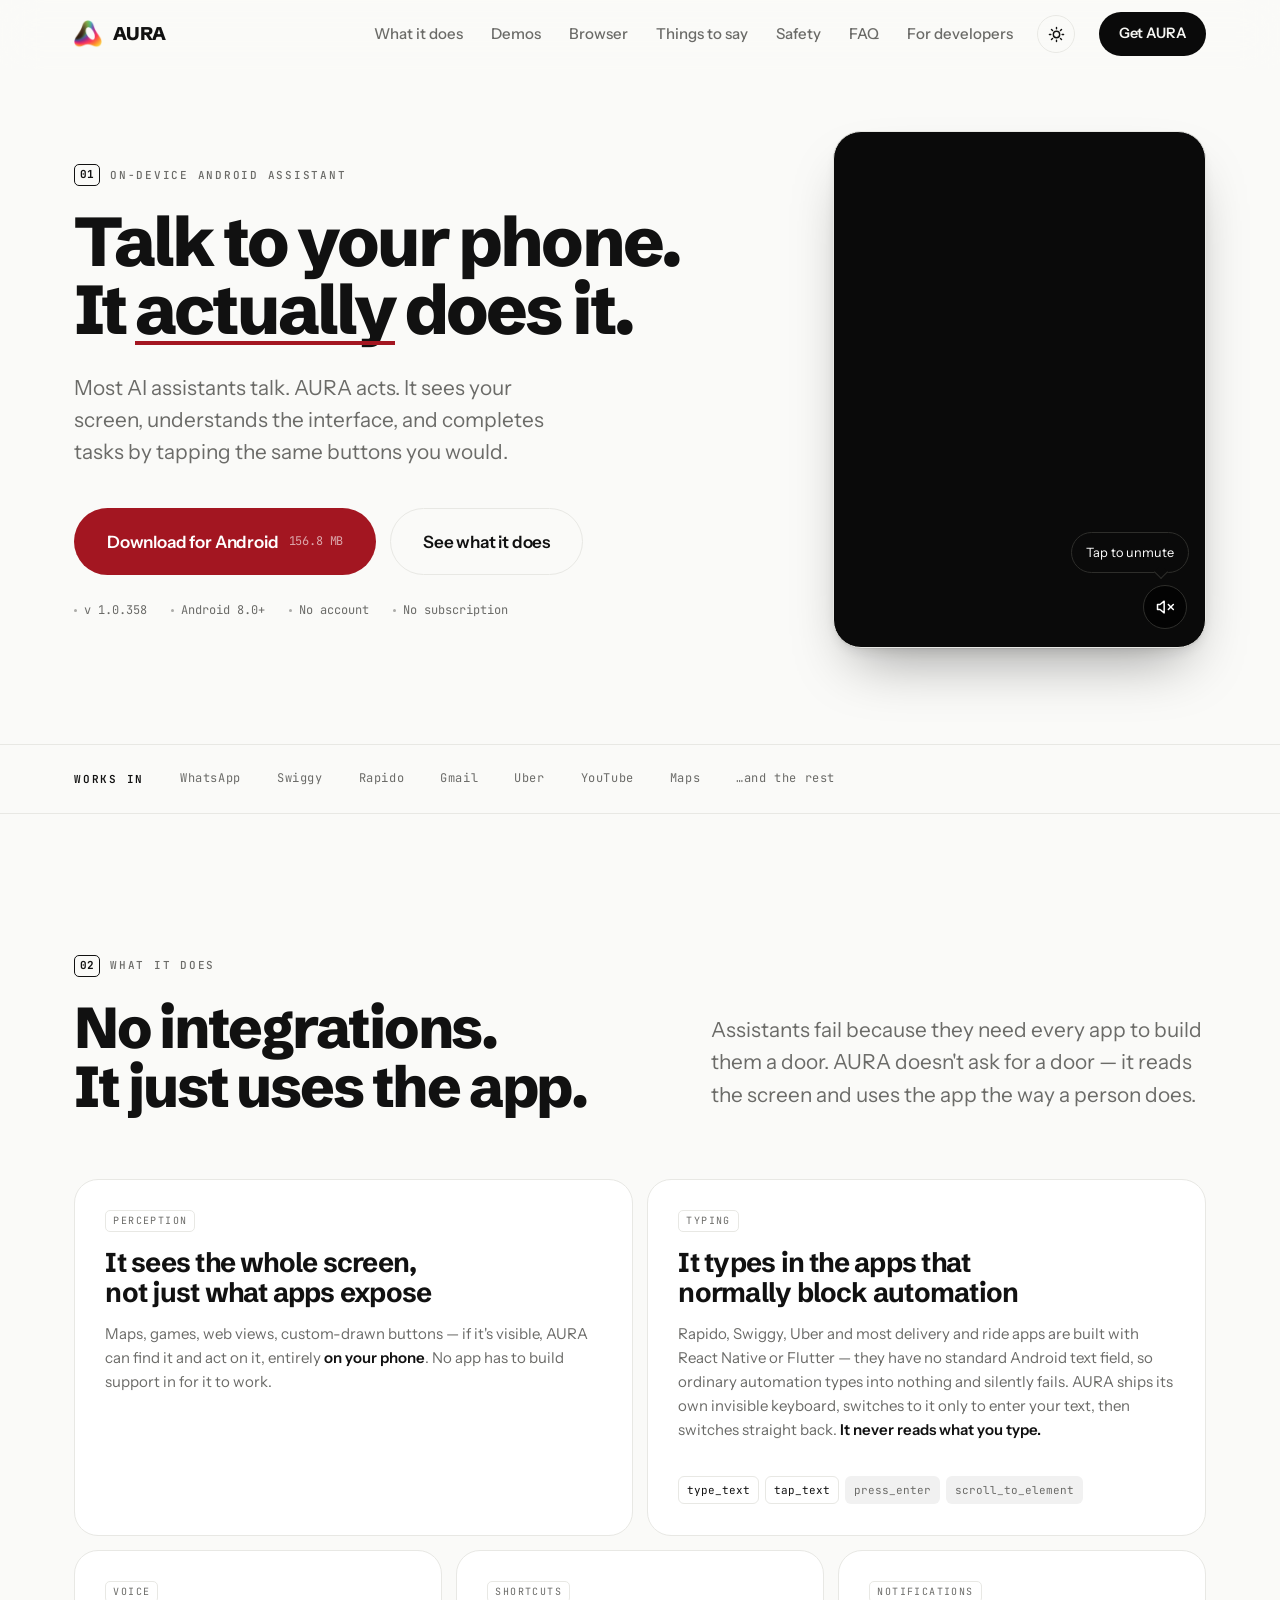
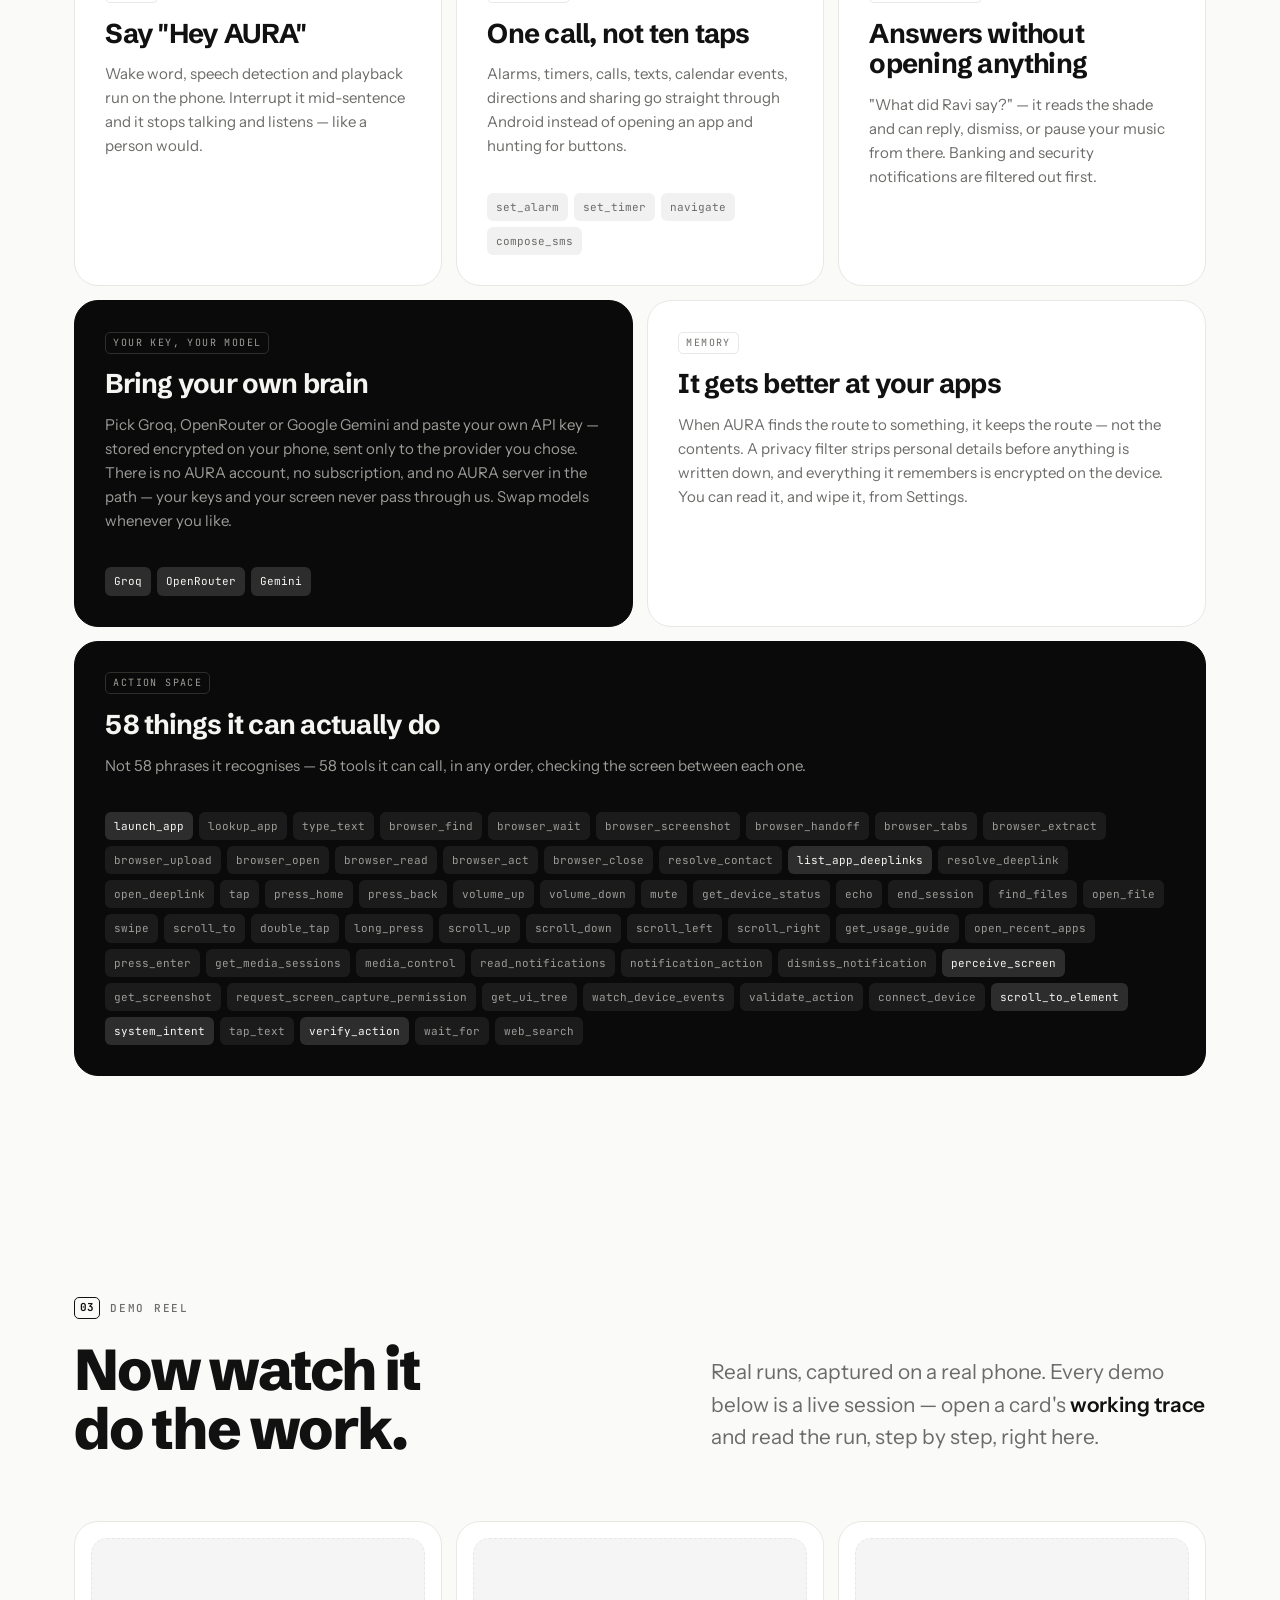
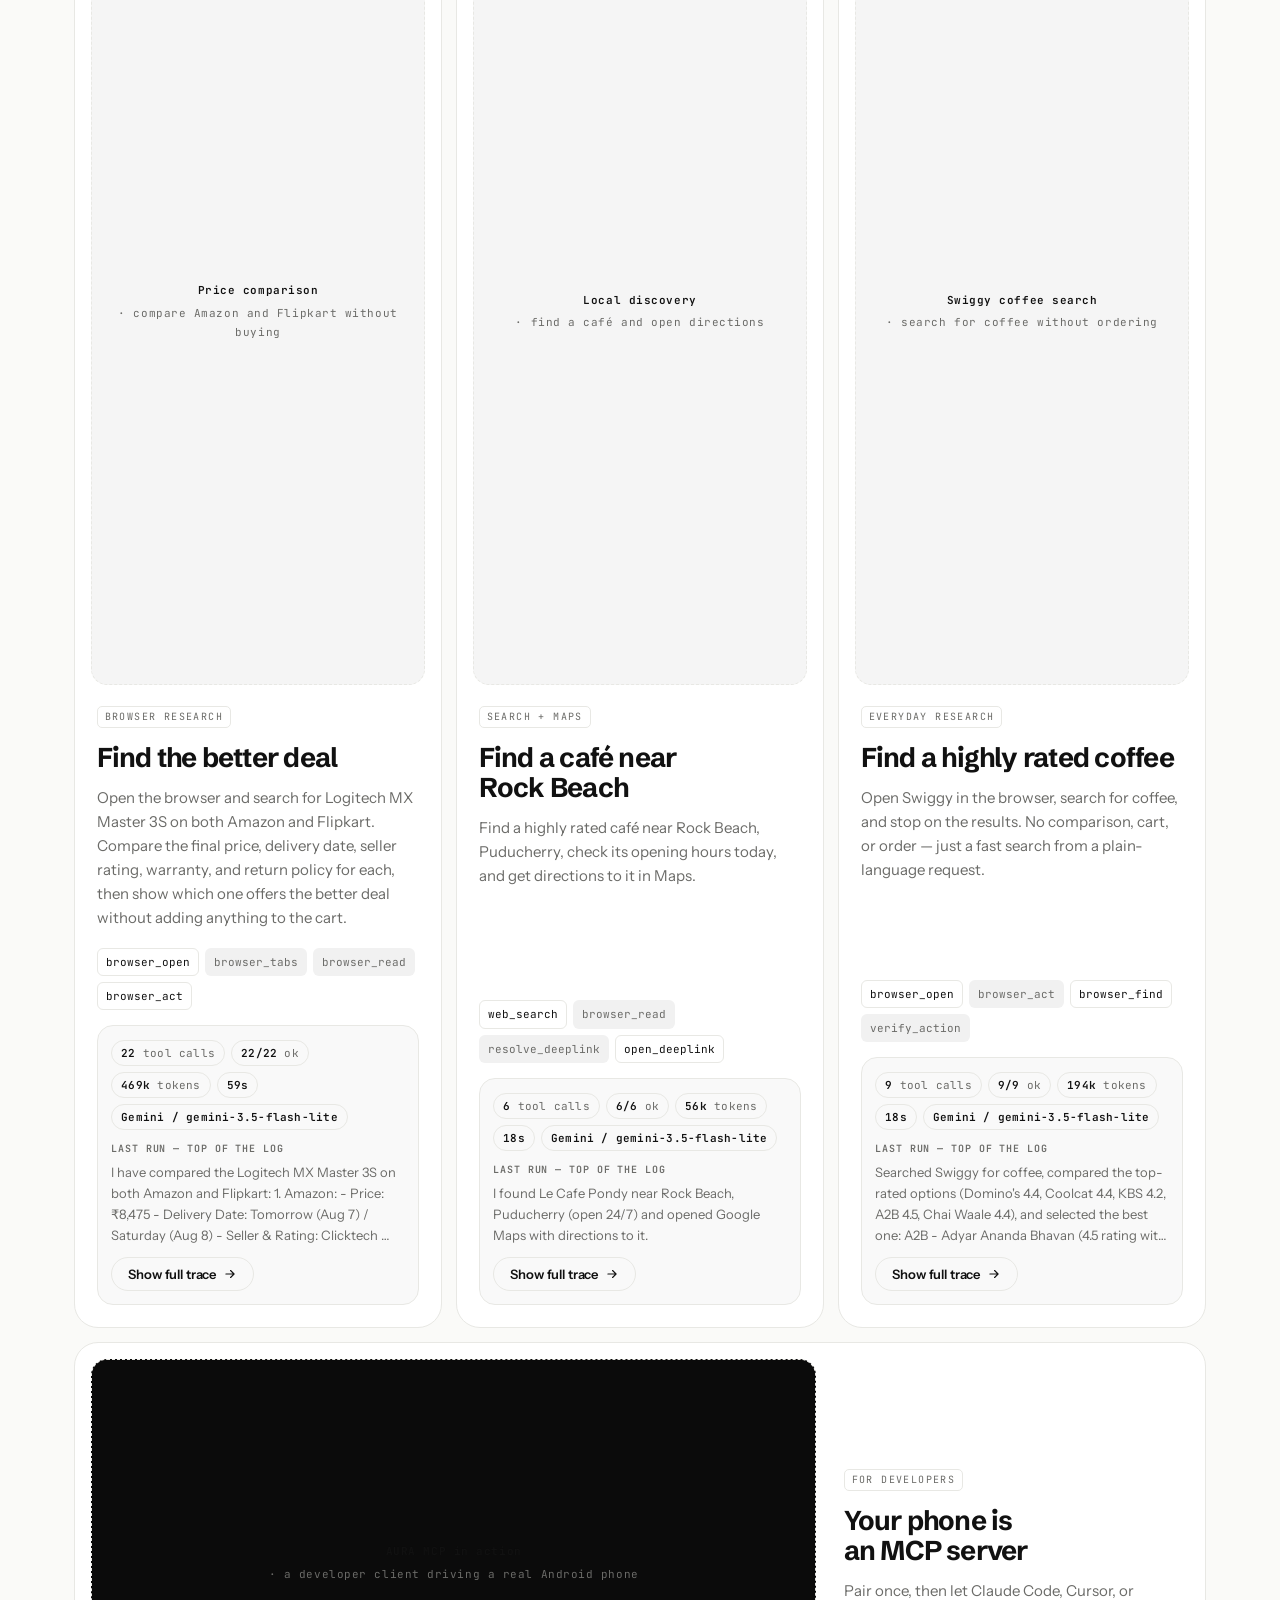
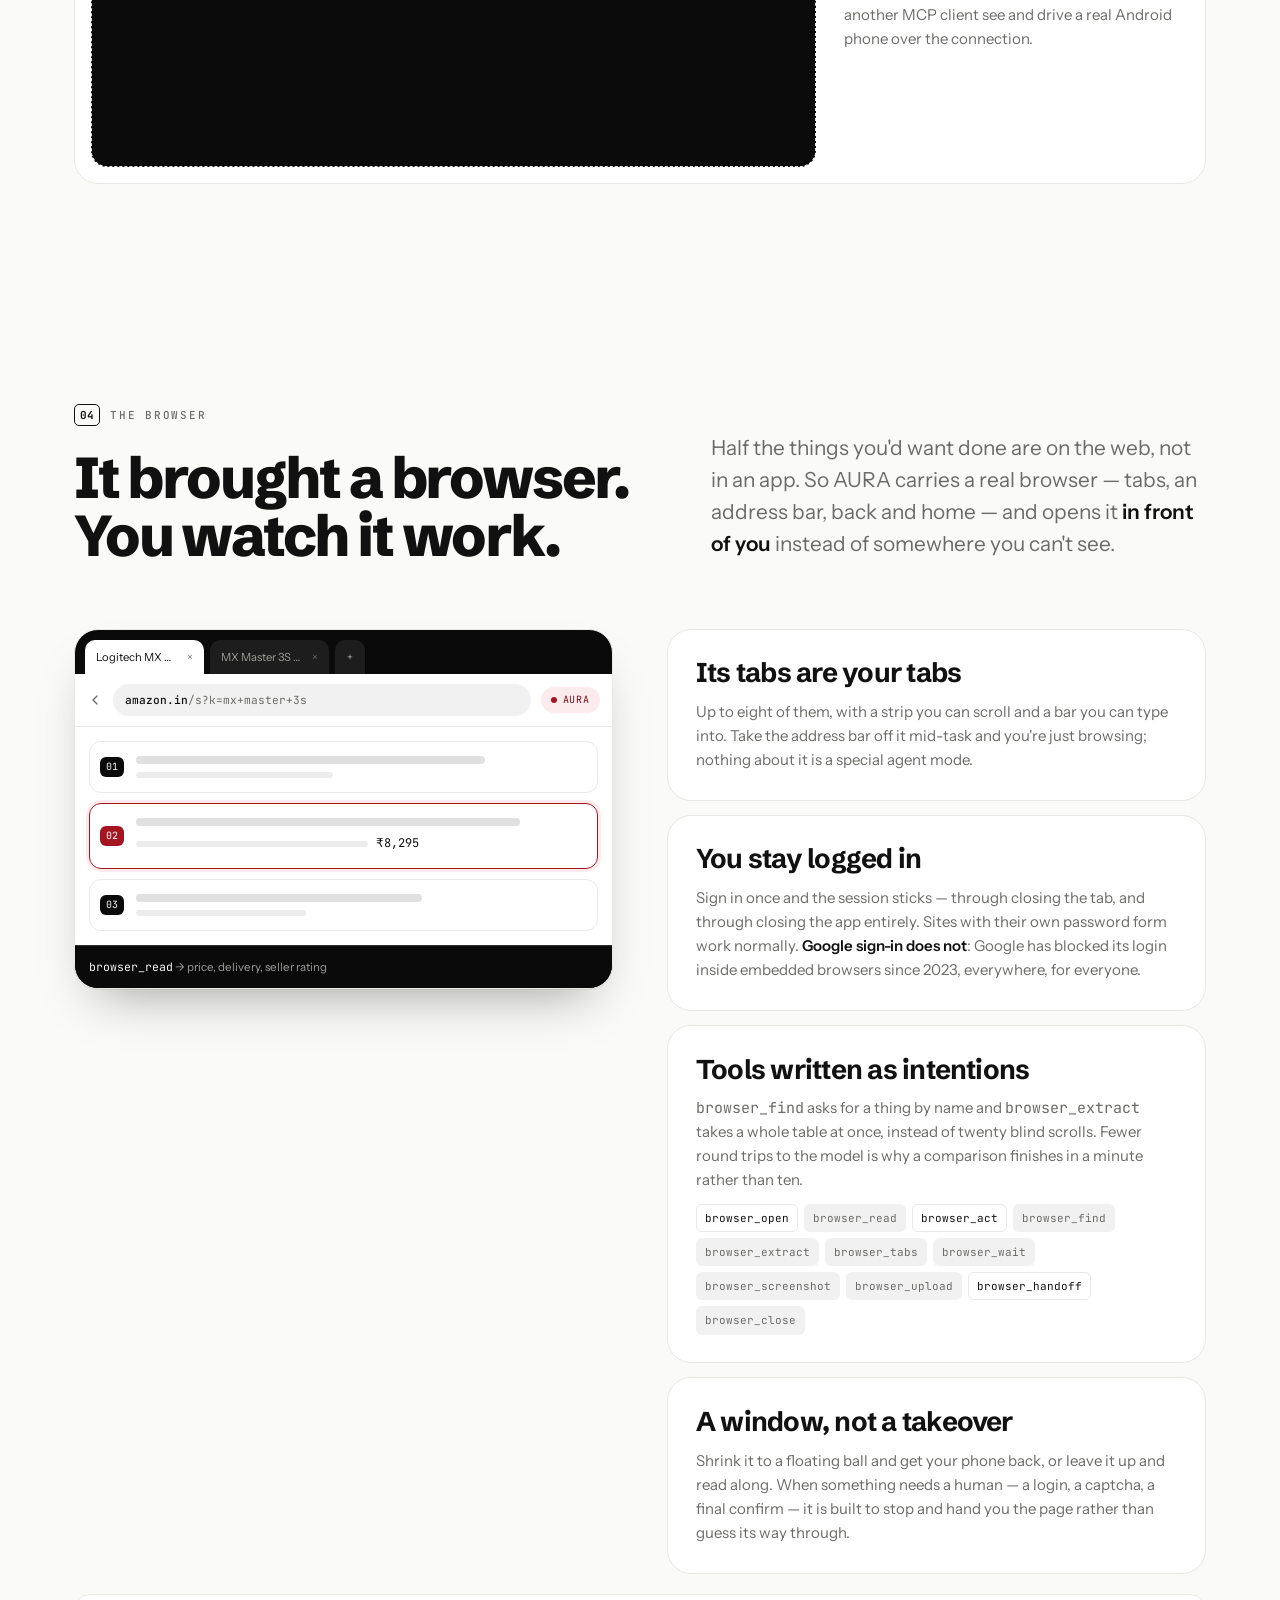
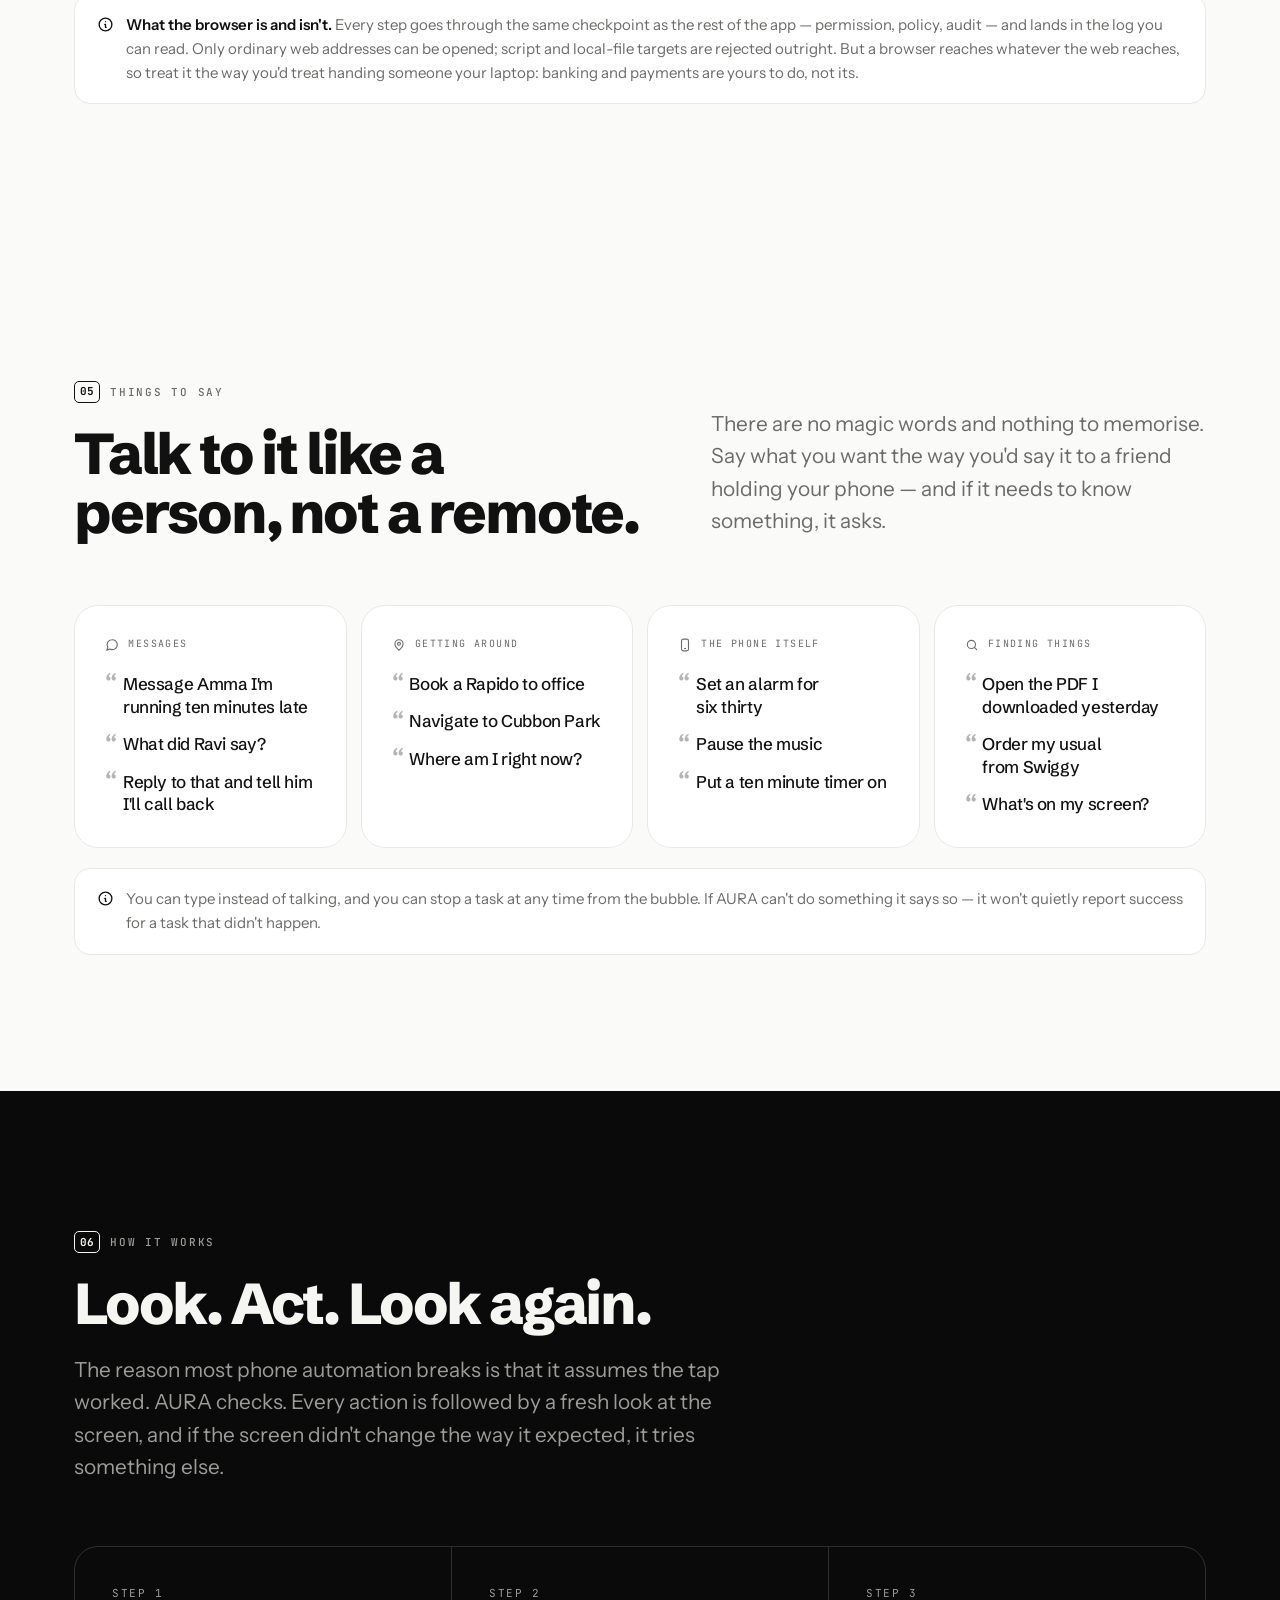
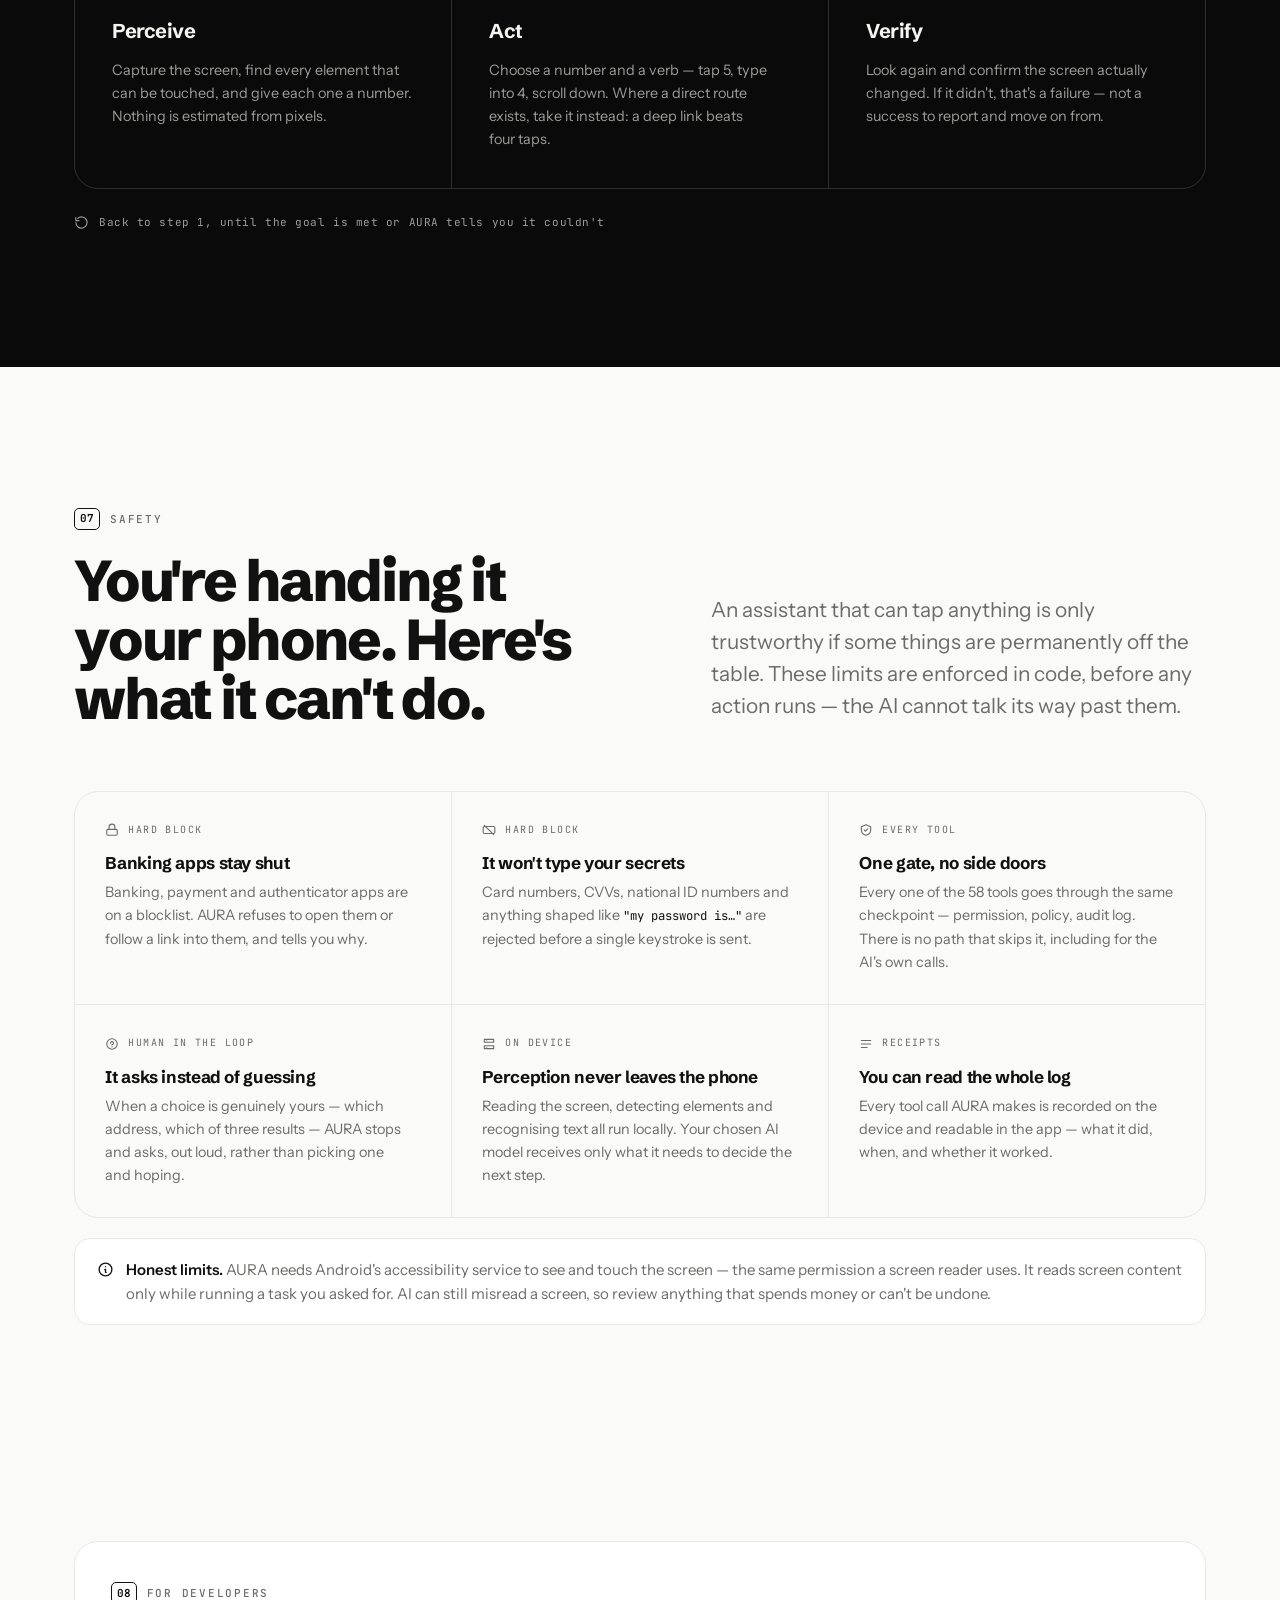
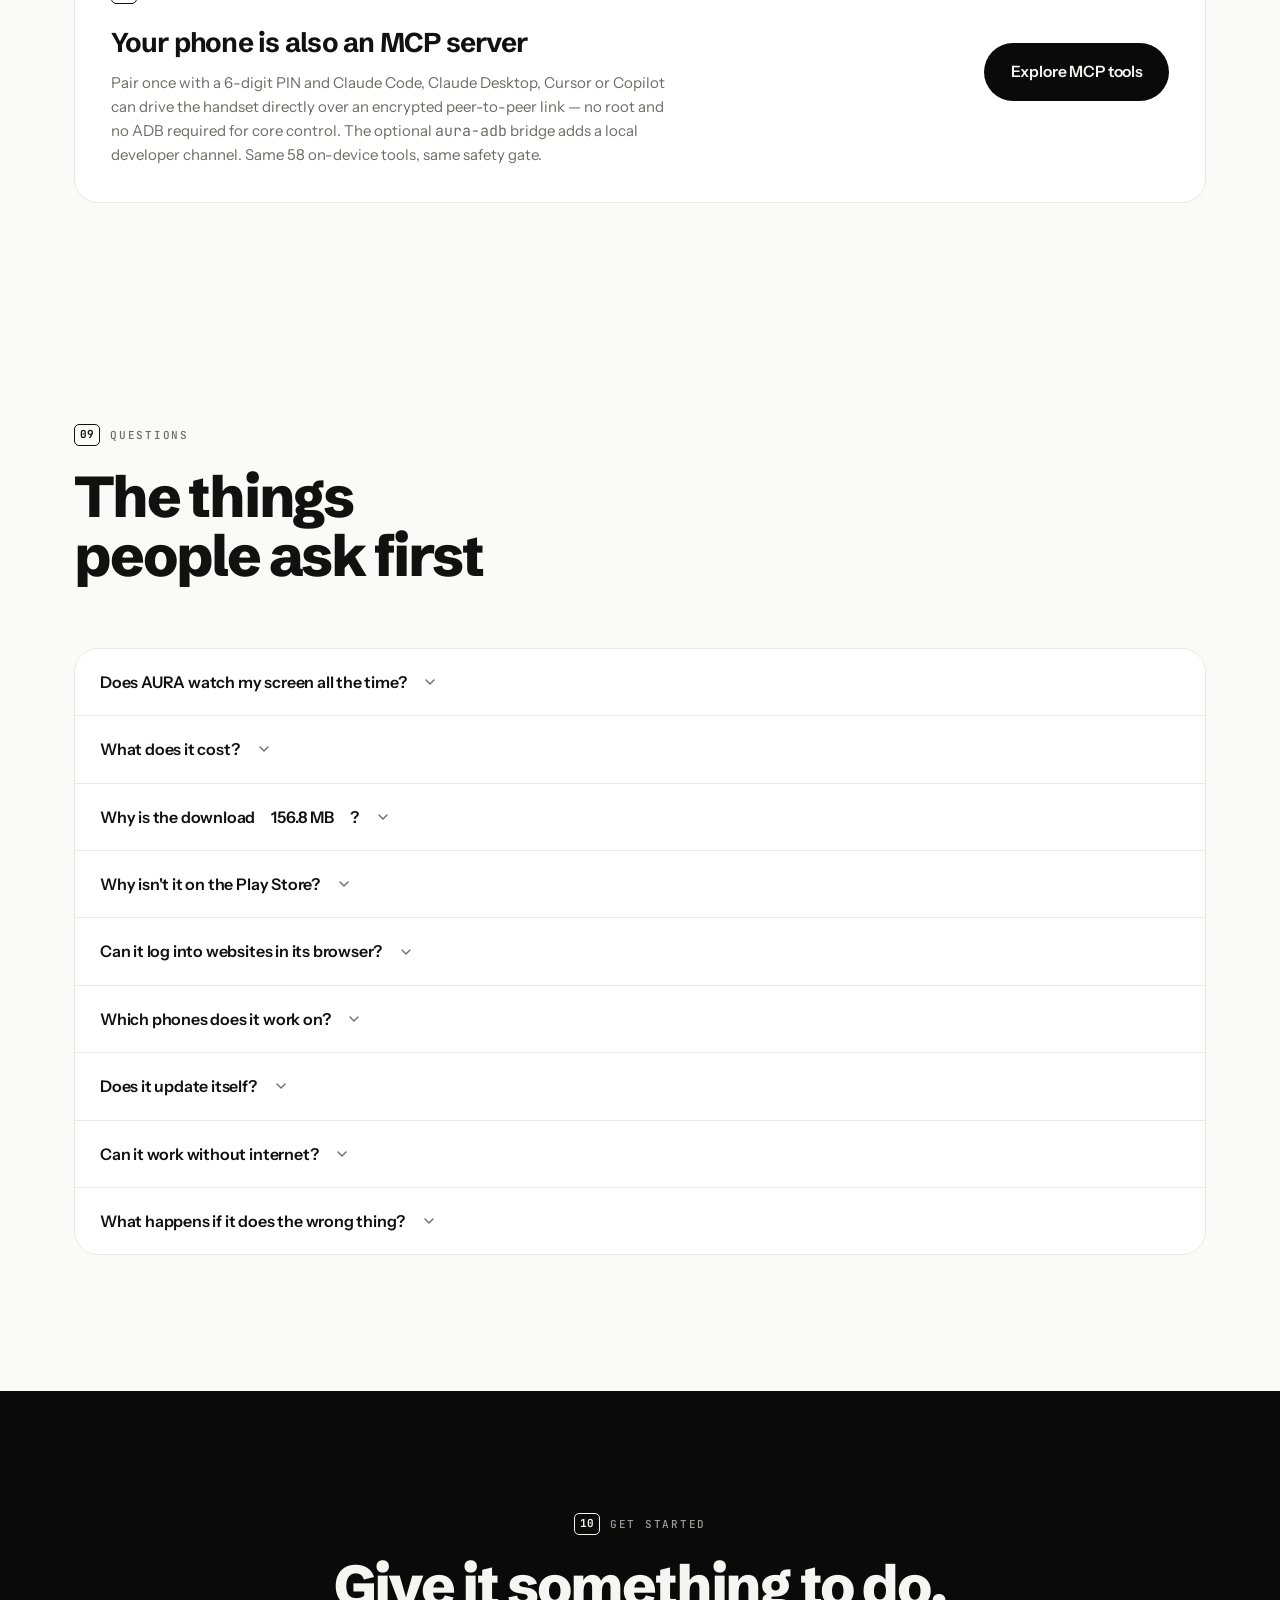
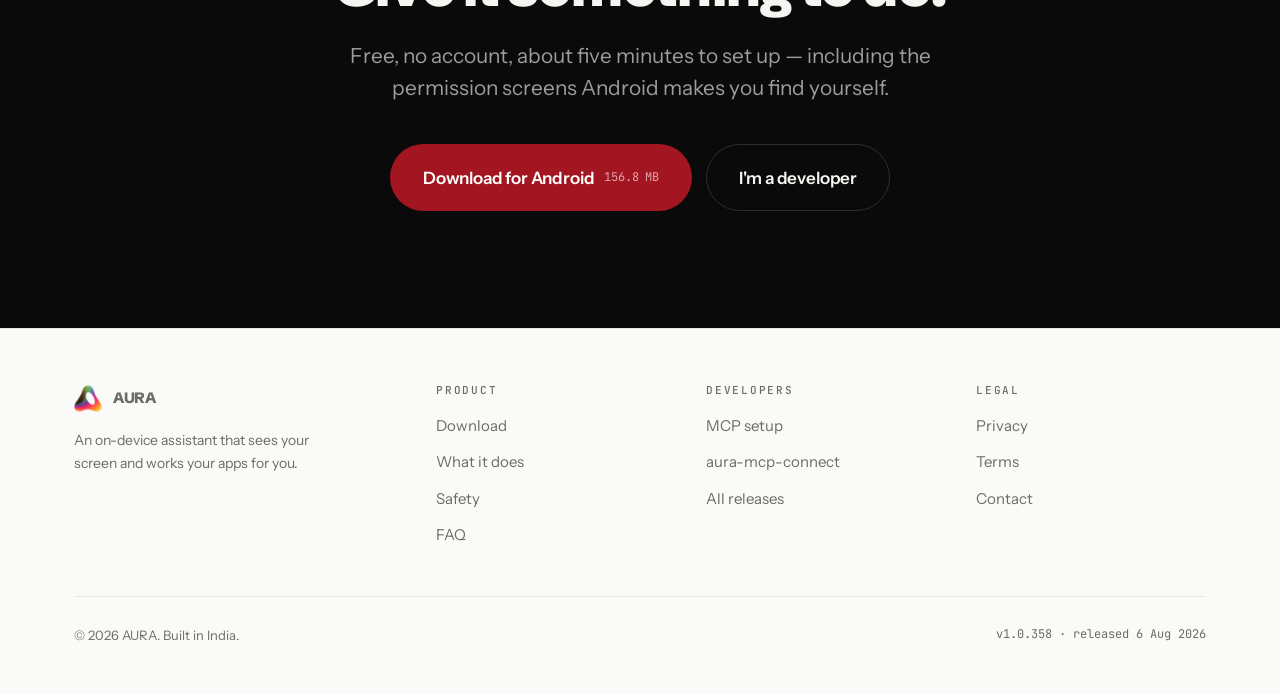
==== commit 6db2f798: "Publish site (source cacbff8)" ====
--- a/index.html
+++ b/index.html
@@ -252,7 +252,8 @@
         <p class="feat__body">
           Pick Groq, OpenRouter or Google Gemini and paste your own API key — stored
           encrypted on your phone, sent only to the provider you chose. There is no AURA
-          account, no AURA server, and no subscription. Swap models whenever you like.
+          account, no subscription, and no AURA server in the path — your keys and your
+          screen never pass through us. Swap models whenever you like.
         </p>
         <div class="feat__art">
           <div class="tools">
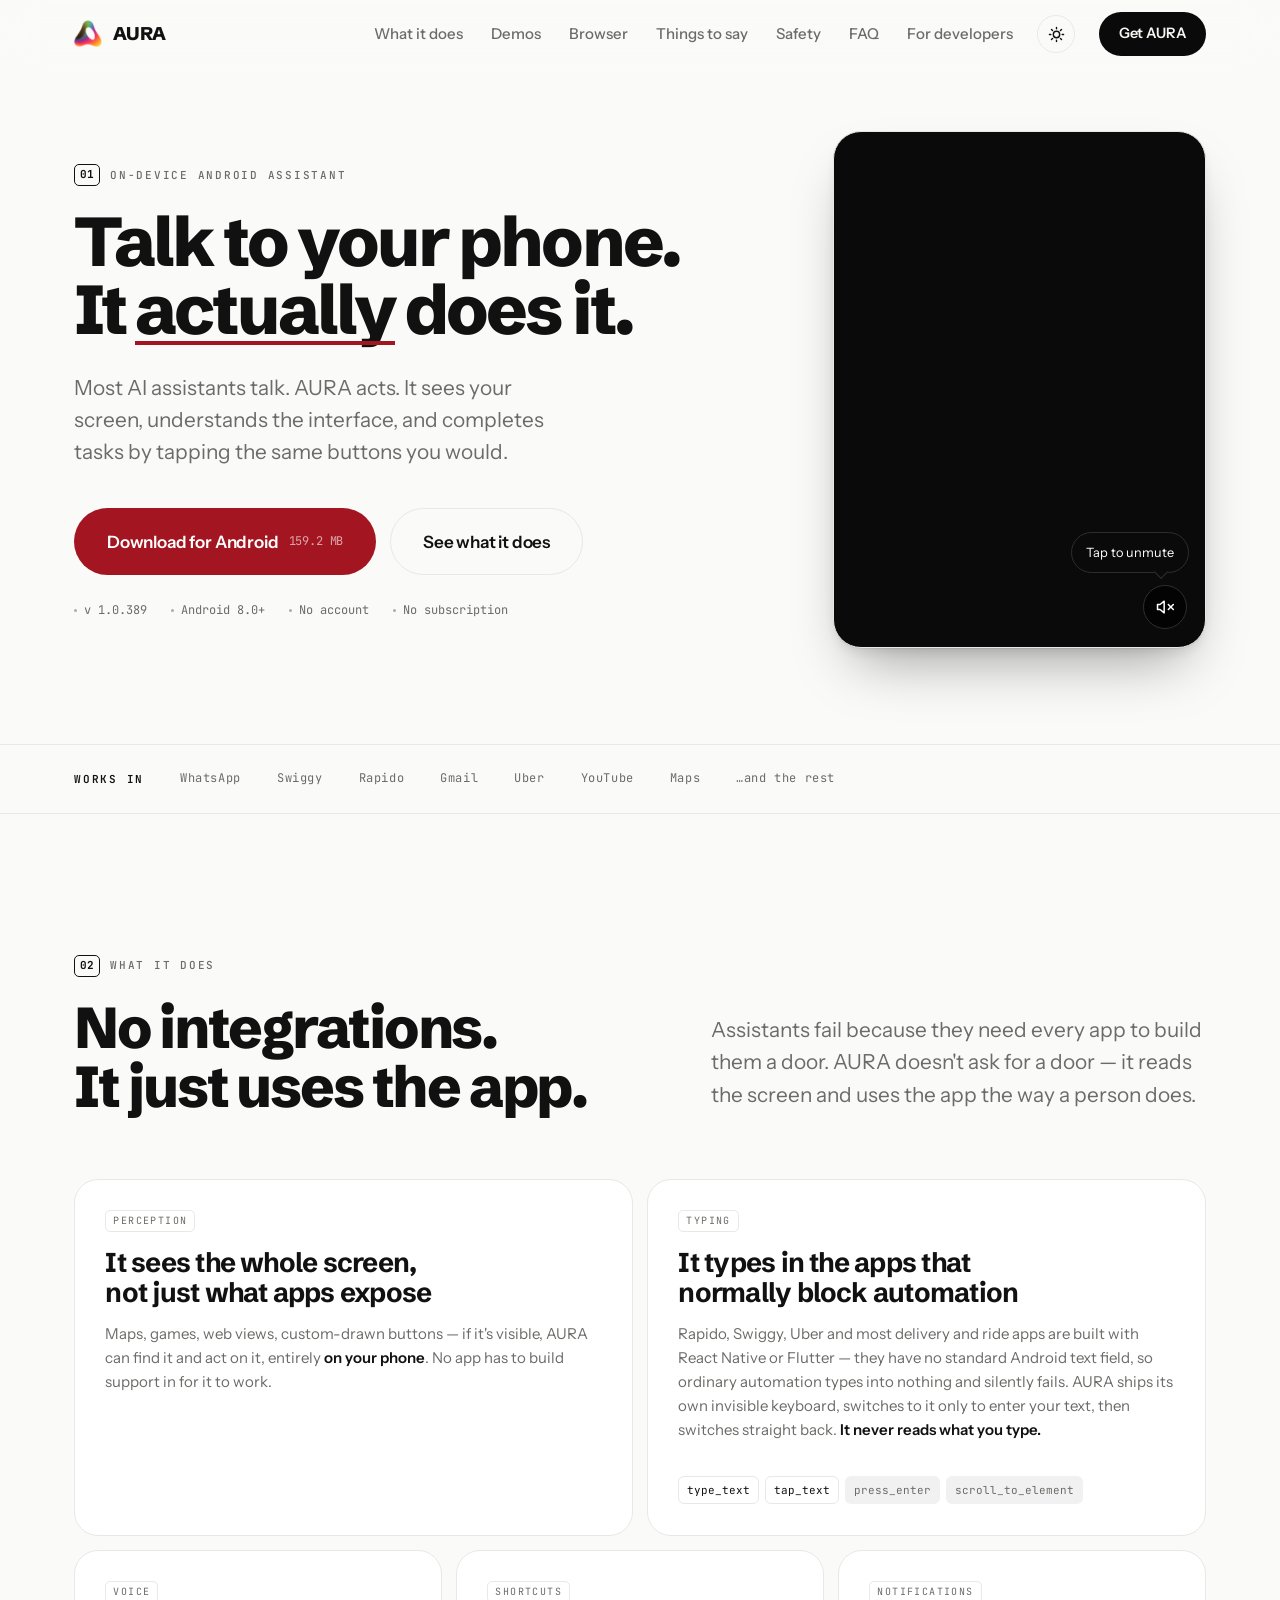
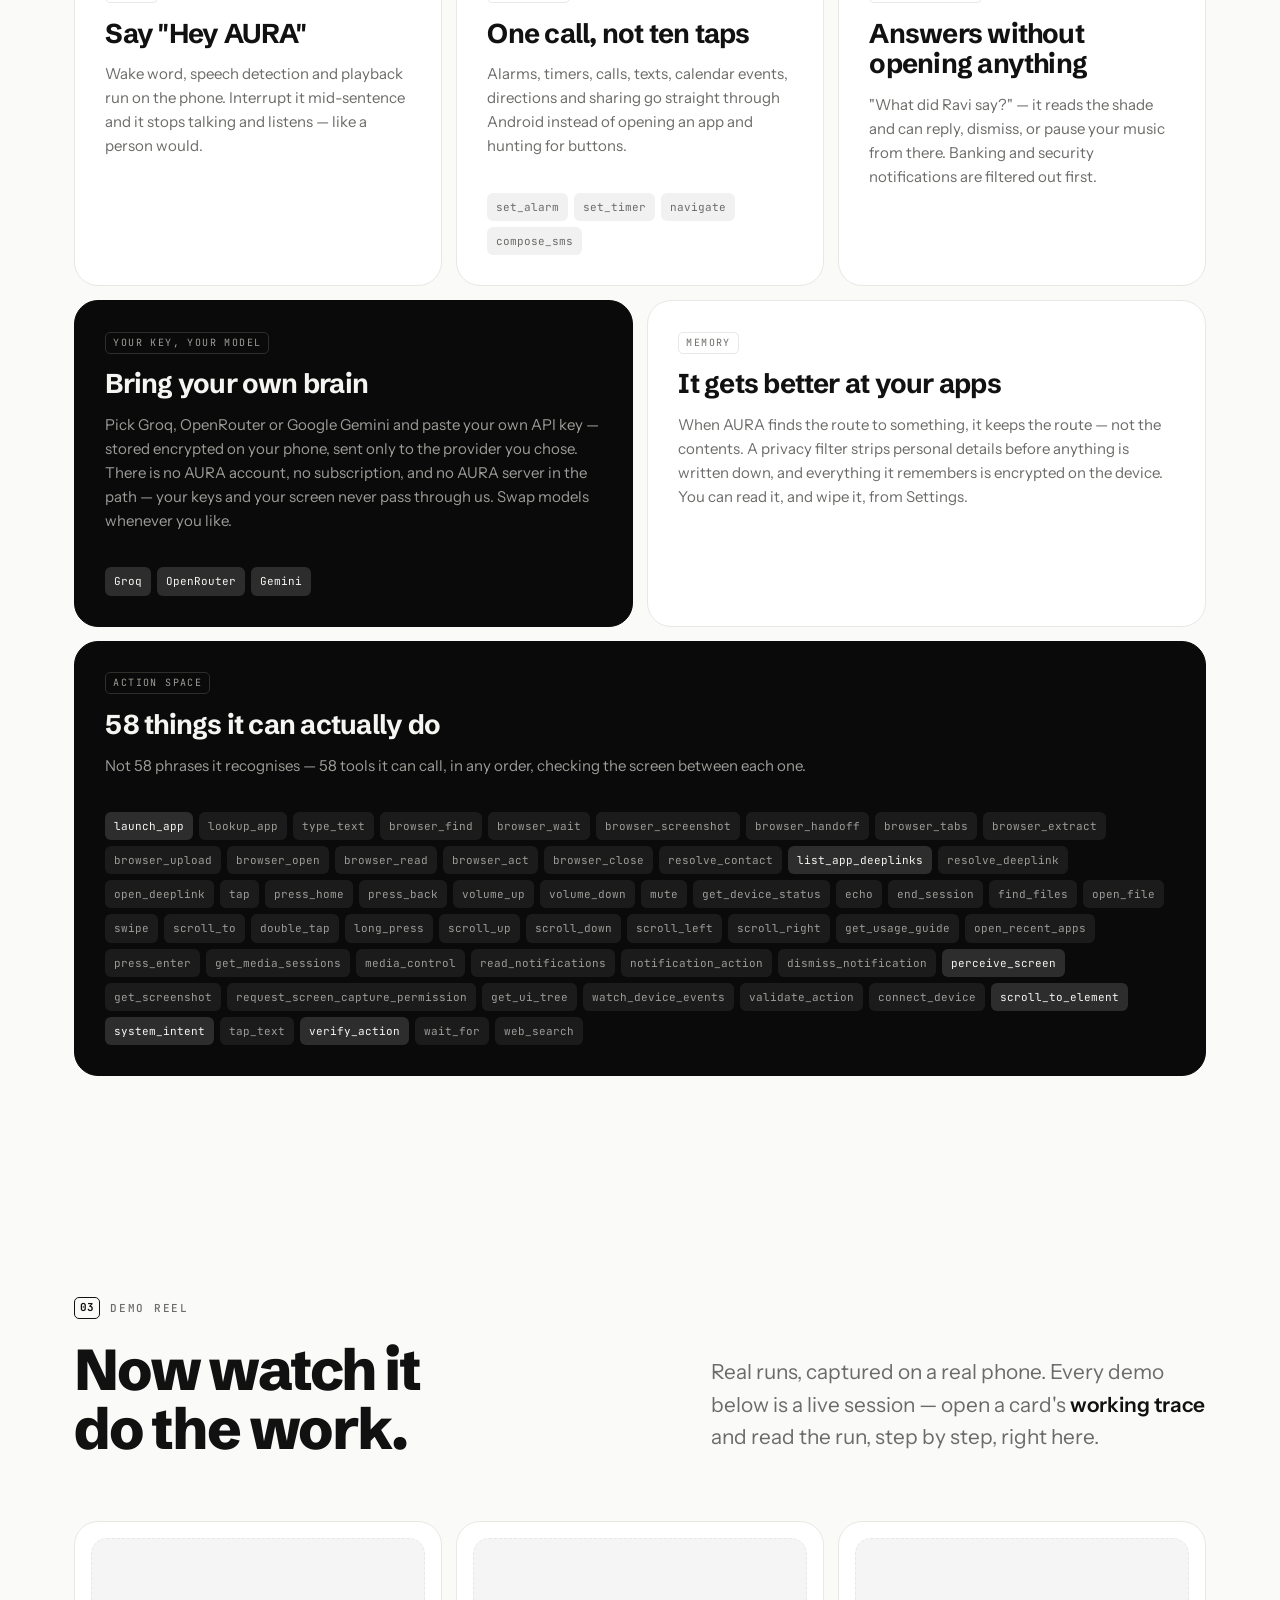
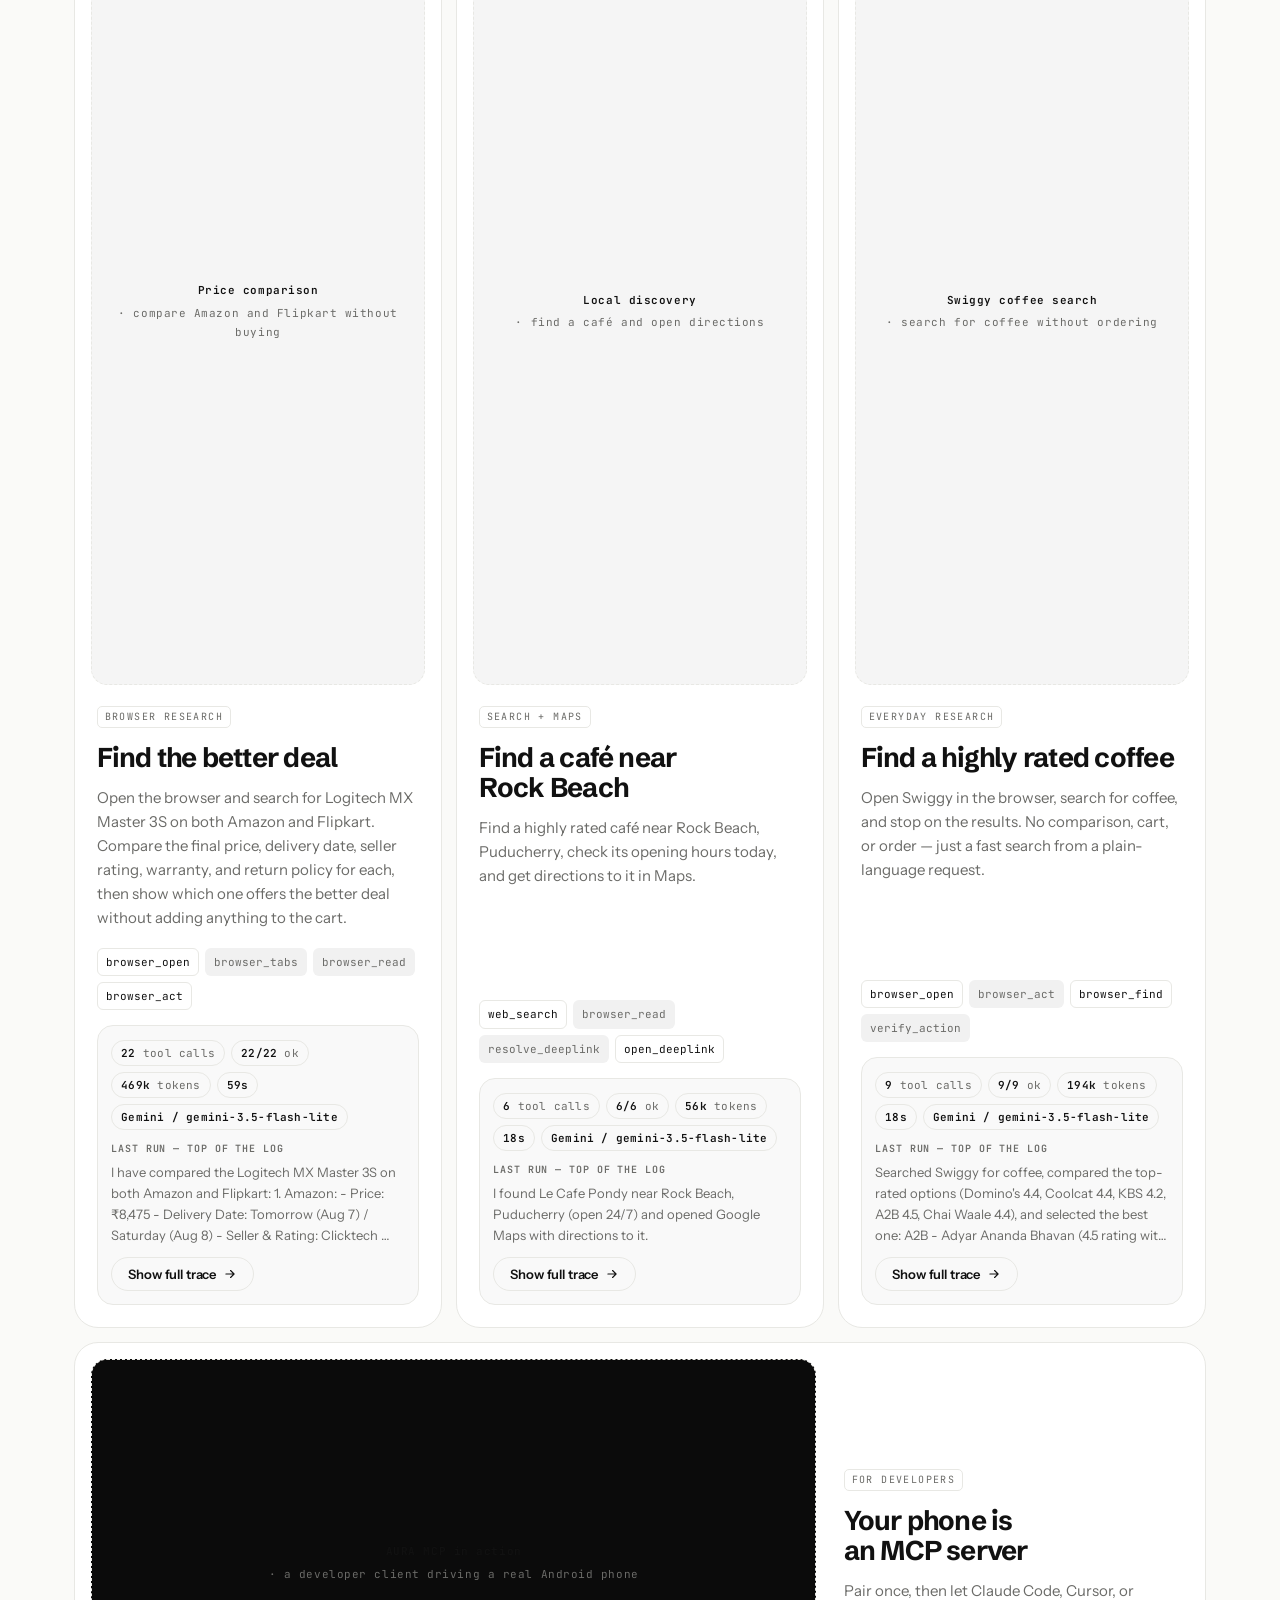
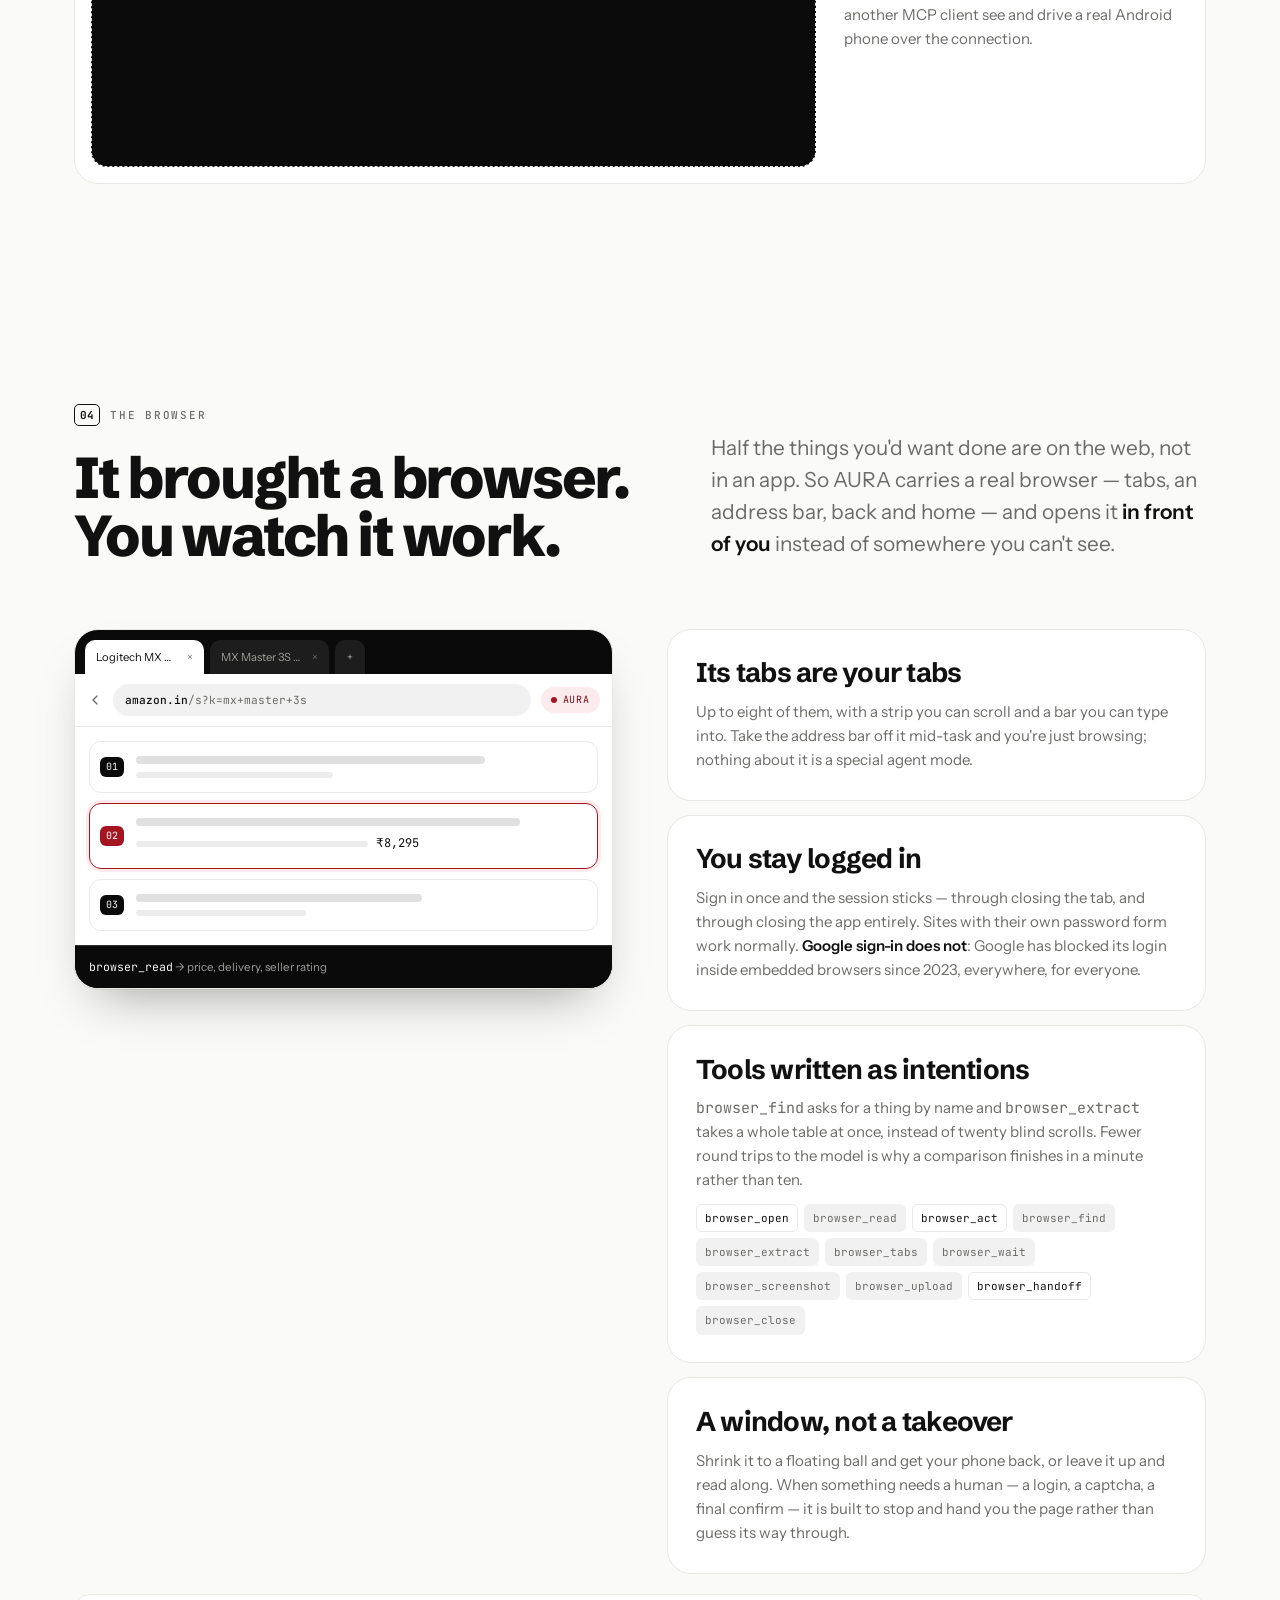
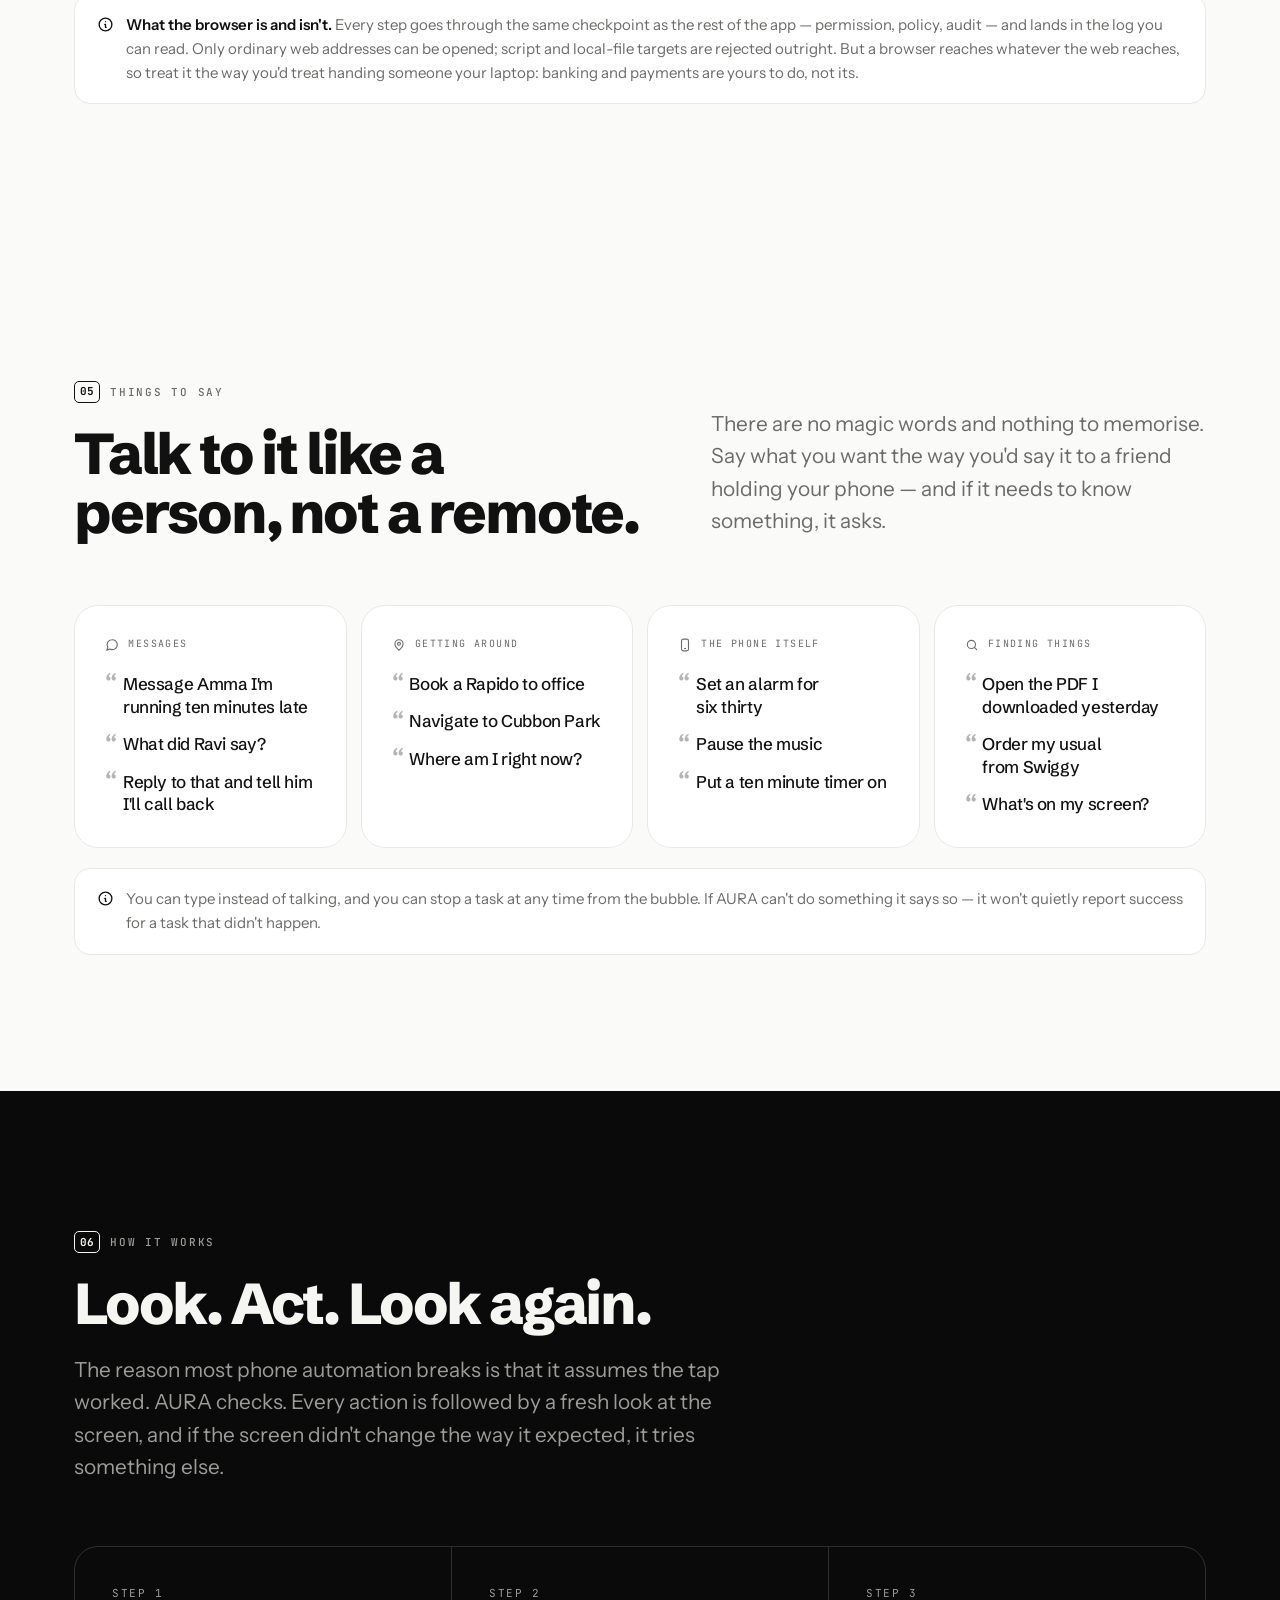
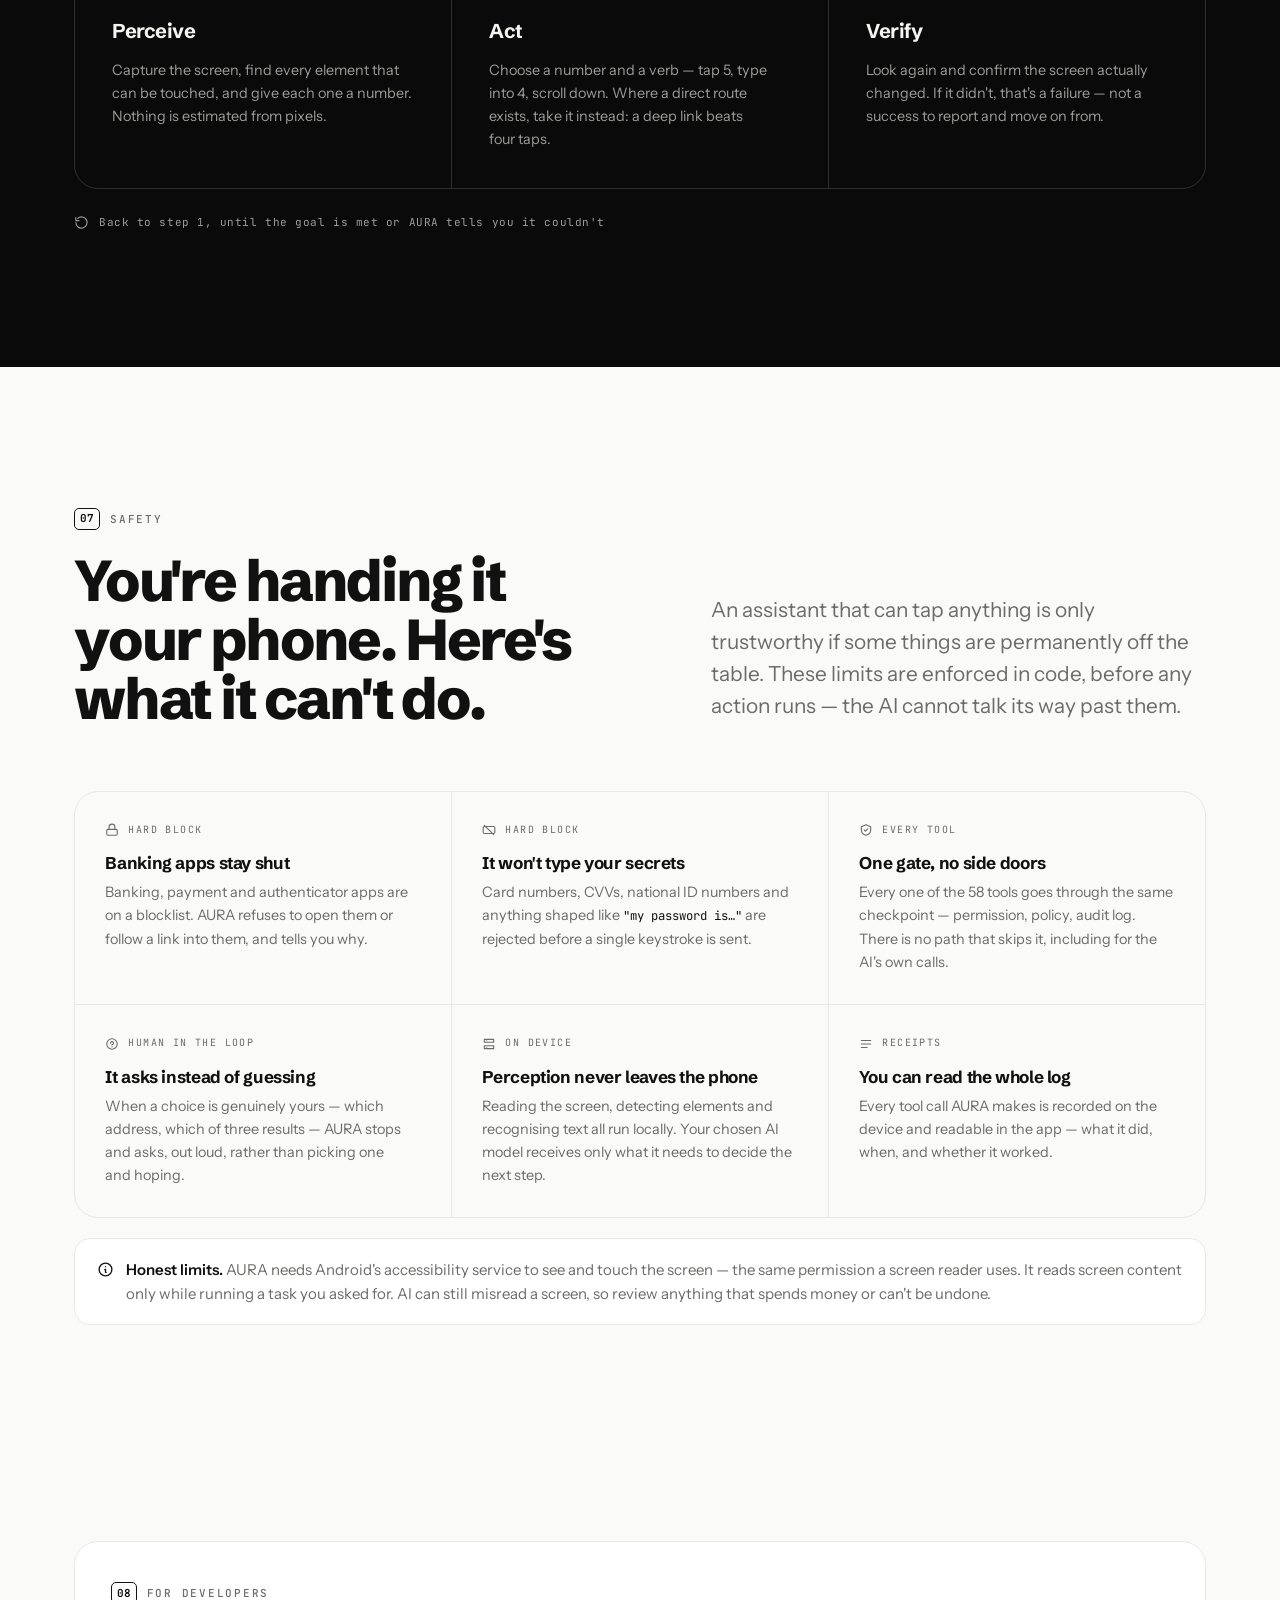
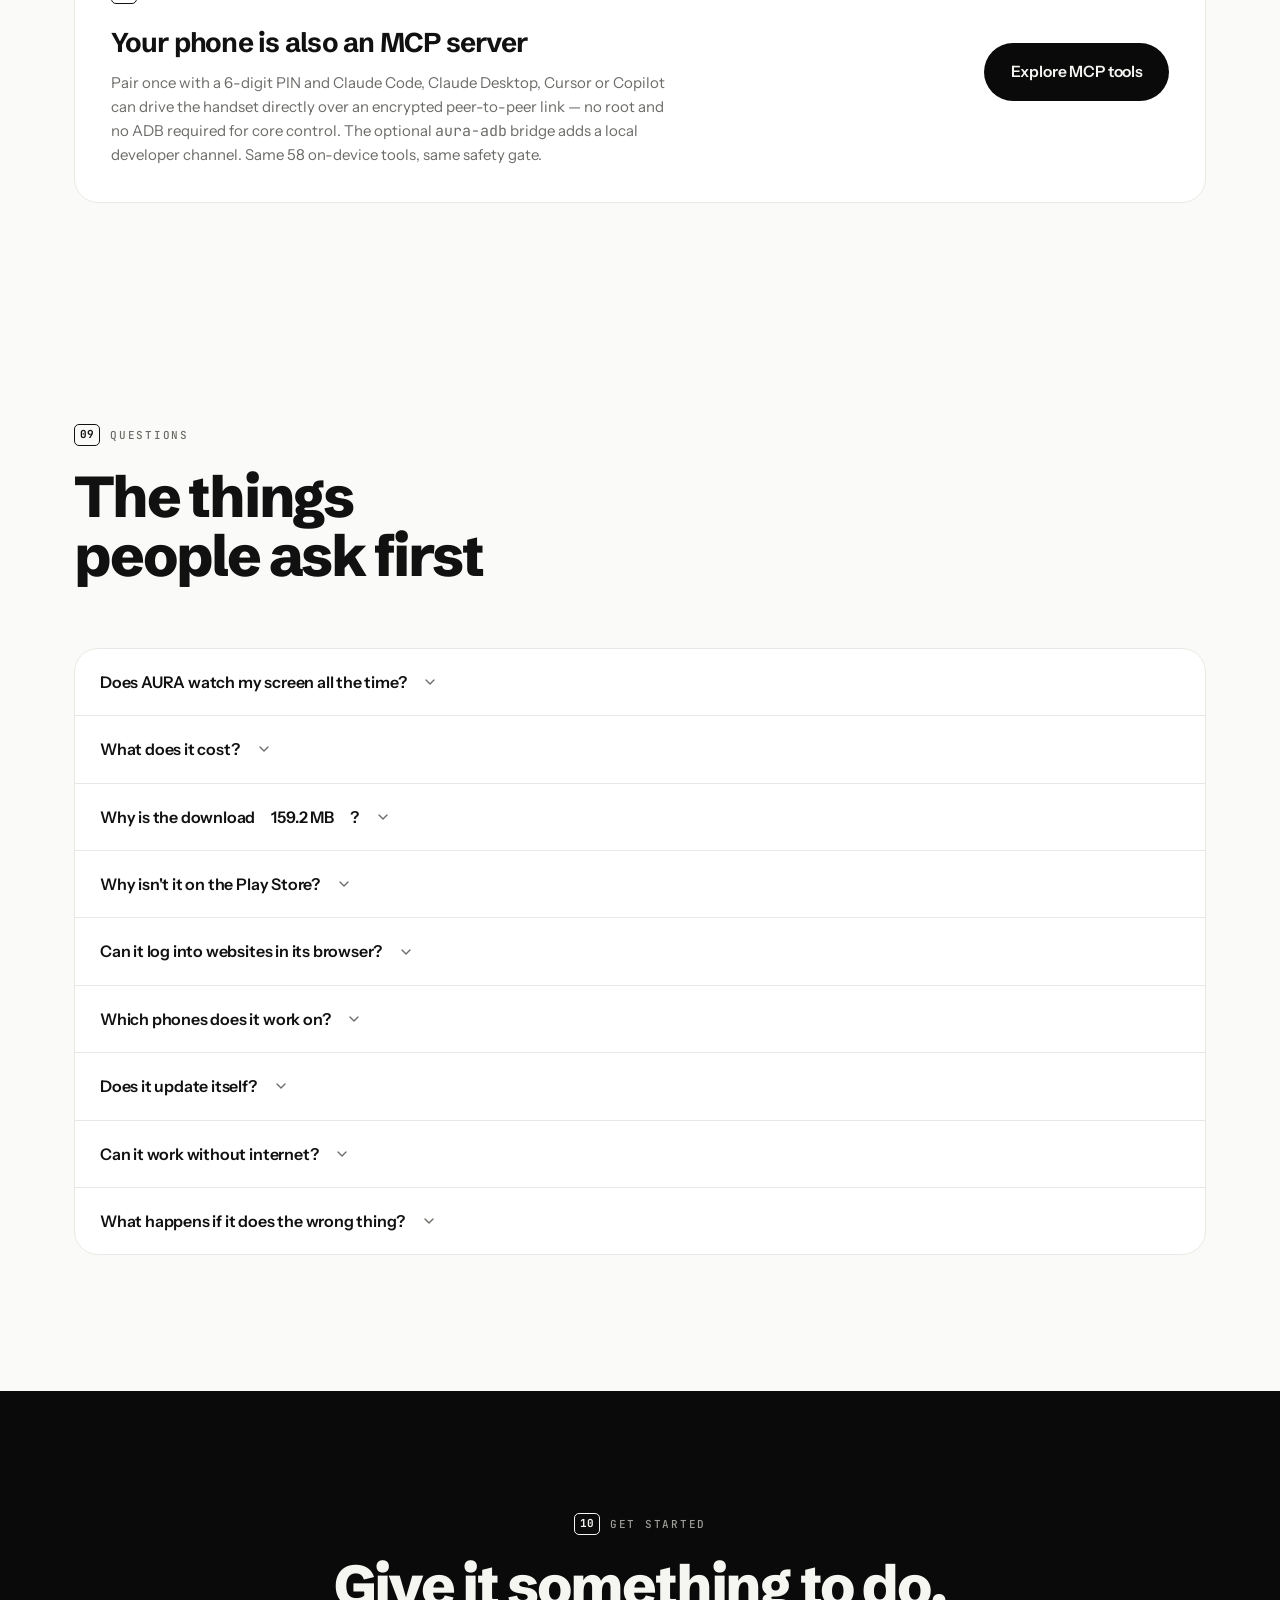
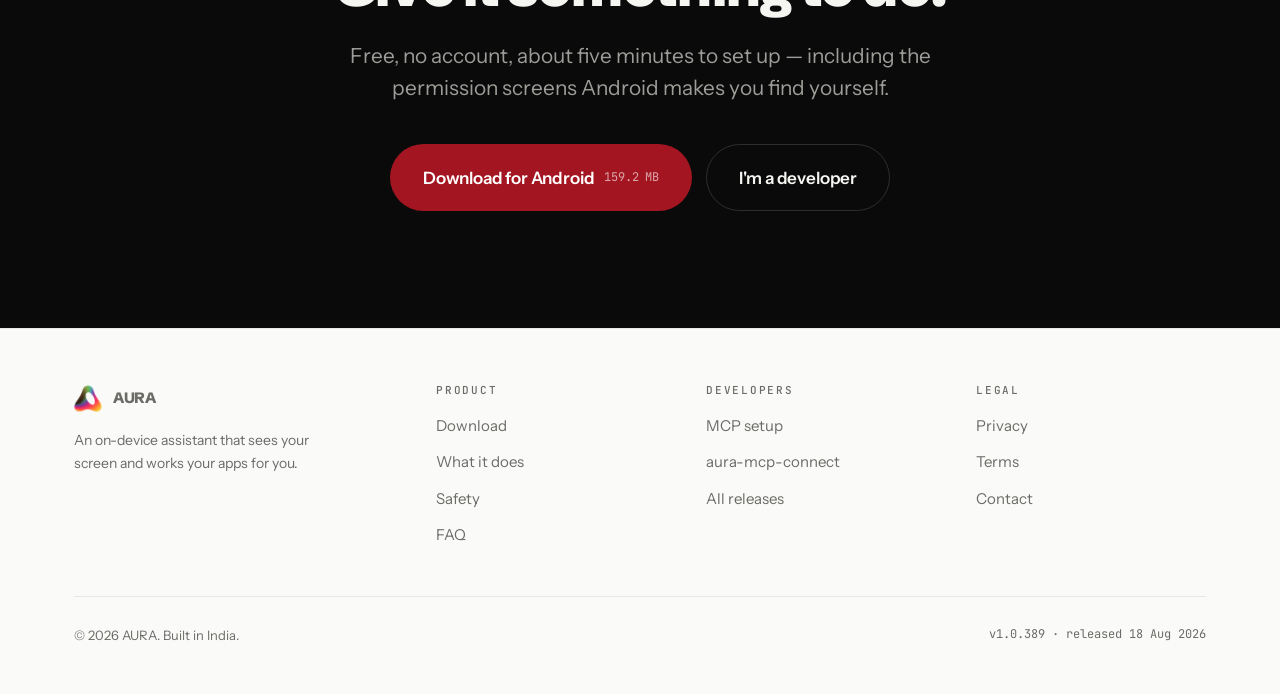
==== commit e6808625: "Publish site (source 8df97bb)" ====
--- a/index.html
+++ b/index.html
@@ -113,13 +113,13 @@
       <div class="hero__cta">
         <a class="btn btn--blood btn--lg" href="download.html">
           Download for Android
-          <span class="btn__meta" data-rel="size">156.8 MB</span>
+          <span class="btn__meta" data-rel="size">159.2 MB</span>
         </a>
         <a class="btn btn--ghost btn--lg" href="#what">See what it does</a>
       </div>
 
       <p class="hero__meta">
-        <span>v<span data-rel="version">1.0.358</span></span>
+        <span>v<span data-rel="version">1.0.389</span></span>
         <span>Android 8.0+</span>
         <span>No account</span>
         <span>No subscription</span>
@@ -821,7 +821,7 @@
       </details>
 
       <details>
-        <summary>Why is the download <span data-rel="size">156.8 MB</span>?<svg class="acc__chev" viewBox="0 0 24 24" fill="none" stroke="currentColor" stroke-width="2" stroke-linecap="round" stroke-linejoin="round"><path d="m6 9 6 6 6-6"/></svg></summary>
+        <summary>Why is the download <span data-rel="size">159.2 MB</span>?<svg class="acc__chev" viewBox="0 0 24 24" fill="none" stroke="currentColor" stroke-width="2" stroke-linecap="round" stroke-linejoin="round"><path d="m6 9 6 6 6-6"/></svg></summary>
         <div class="acc__body">
           <p>Because the vision models that read your screen ship <em>inside</em> the app rather than living on a server. That's the trade: a bigger download once, in exchange for perception that runs on your phone.</p>
           <p>This build also carries code for three processor types in one file so a single APK works everywhere. Splitting it per processor would cut the size to roughly a third and is planned.</p>
@@ -889,7 +889,7 @@
     <div class="band__cta">
       <a class="btn btn--blood btn--lg" href="download.html">
         Download for Android
-        <span class="btn__meta" data-rel="size">156.8 MB</span>
+        <span class="btn__meta" data-rel="size">159.2 MB</span>
       </a>
       <a class="btn btn--ghost btn--lg" href="mcp.html">I'm a developer</a>
     </div>
@@ -943,7 +943,7 @@
     <div class="foot__note">
       <span>© 2026 AURA. Built in India.</span>
       <span class="mono" style="font-size:.75rem">
-        v<span data-rel="version">1.0.358</span> · released <span data-rel="date">6 Aug 2026</span>
+        v<span data-rel="version">1.0.389</span> · released <span data-rel="date">18 Aug 2026</span>
       </span>
     </div>
   </div>
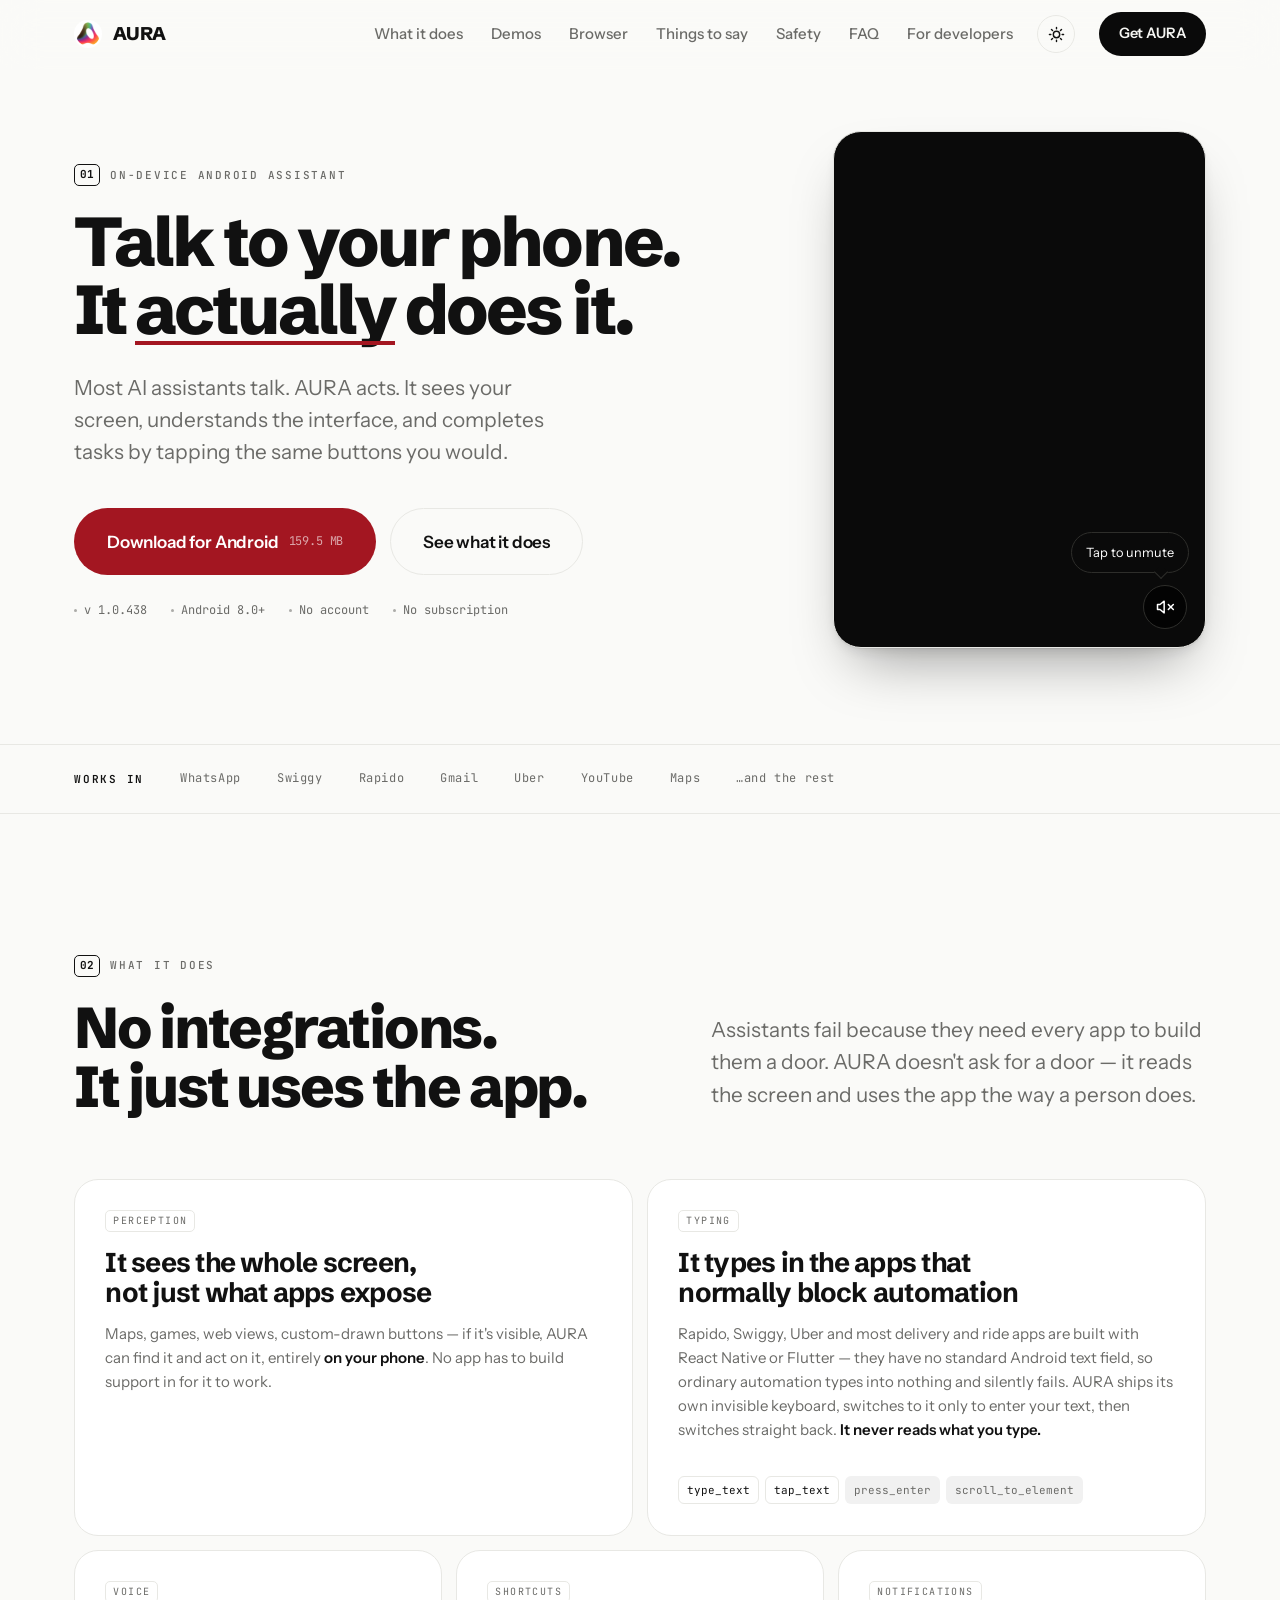
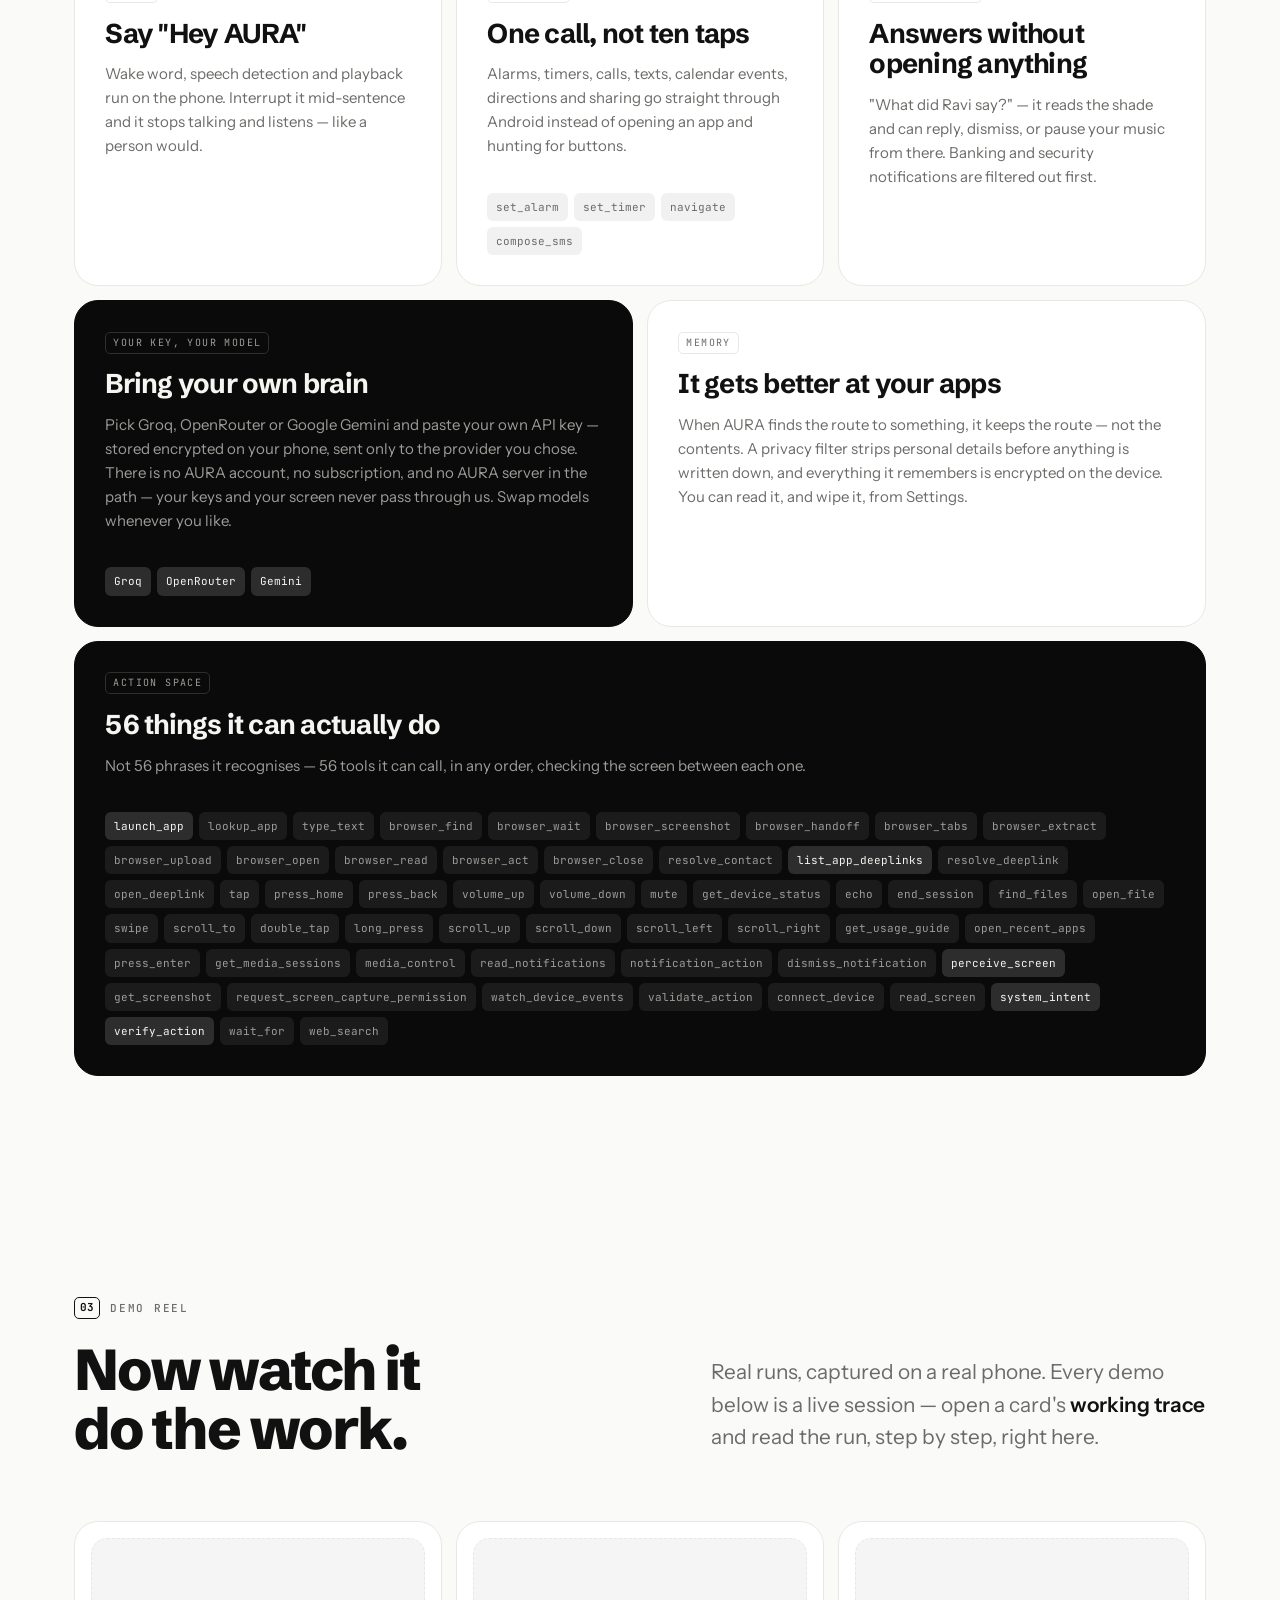
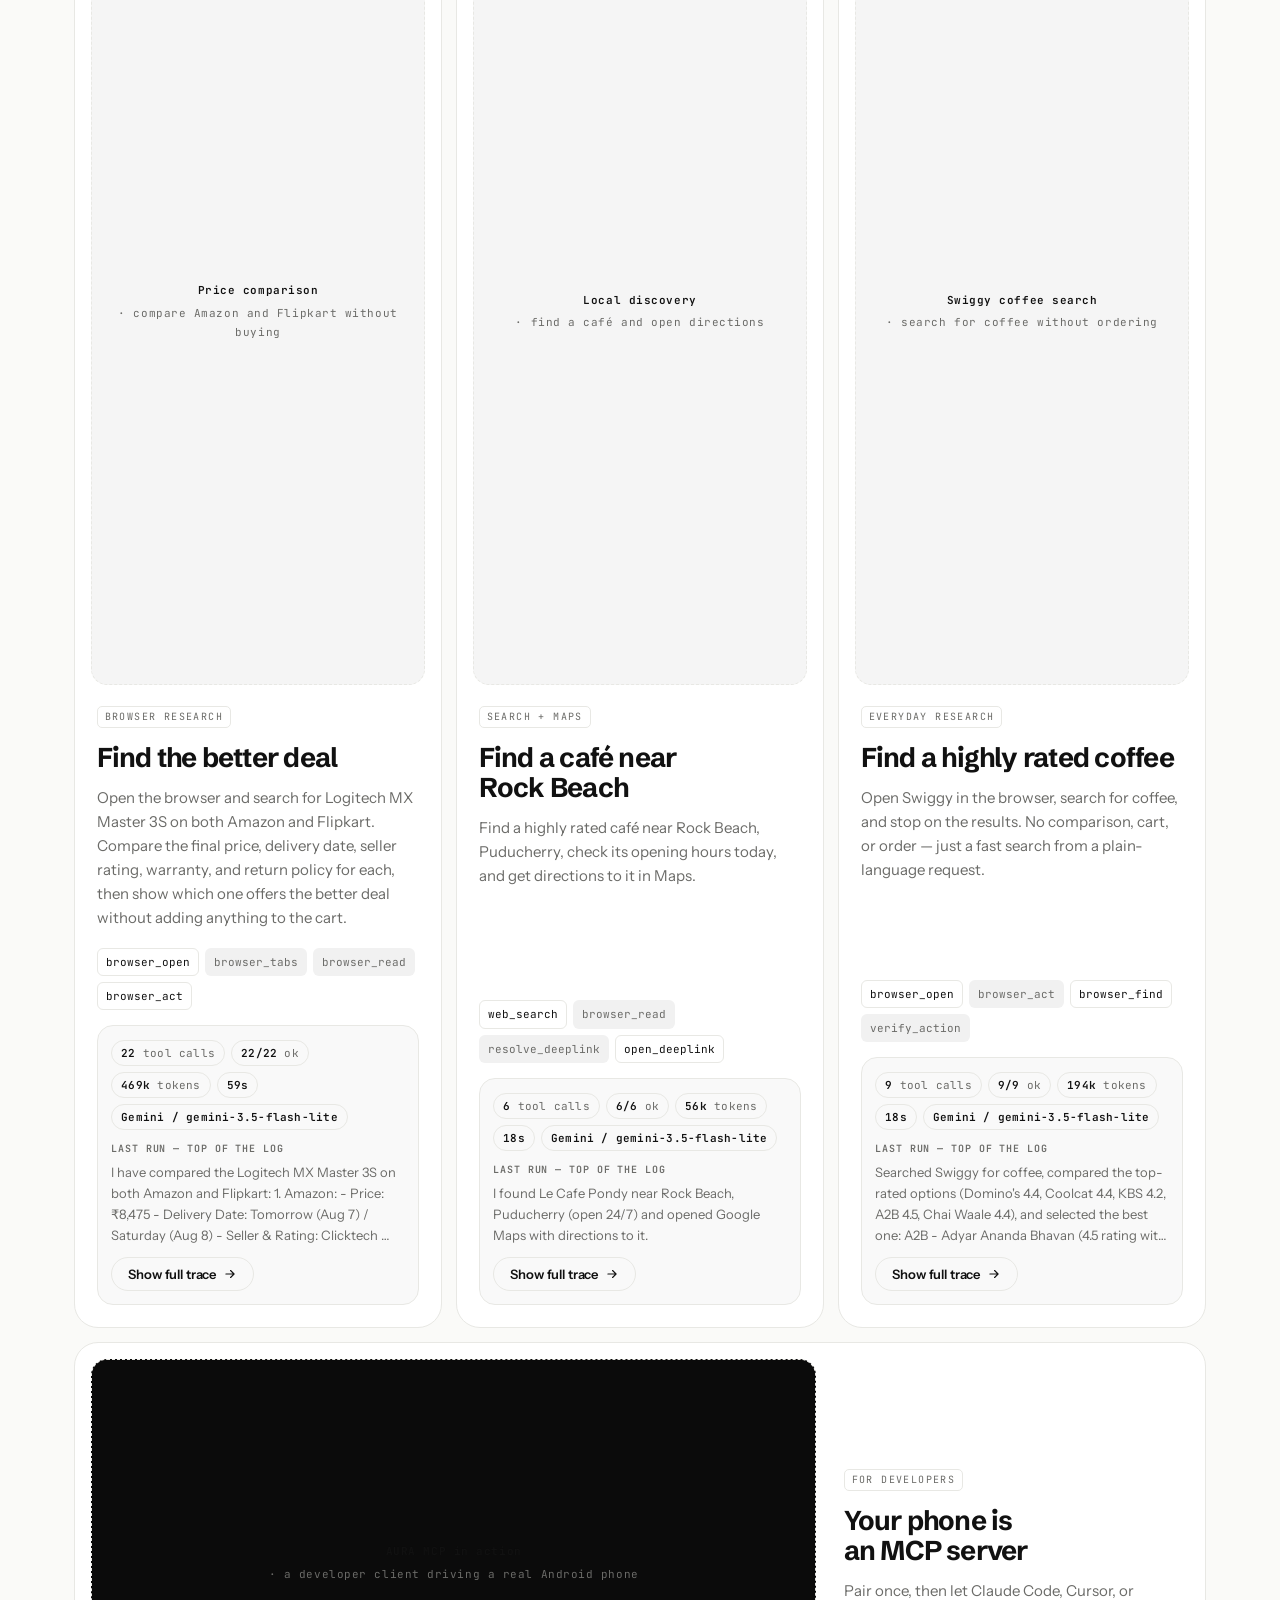
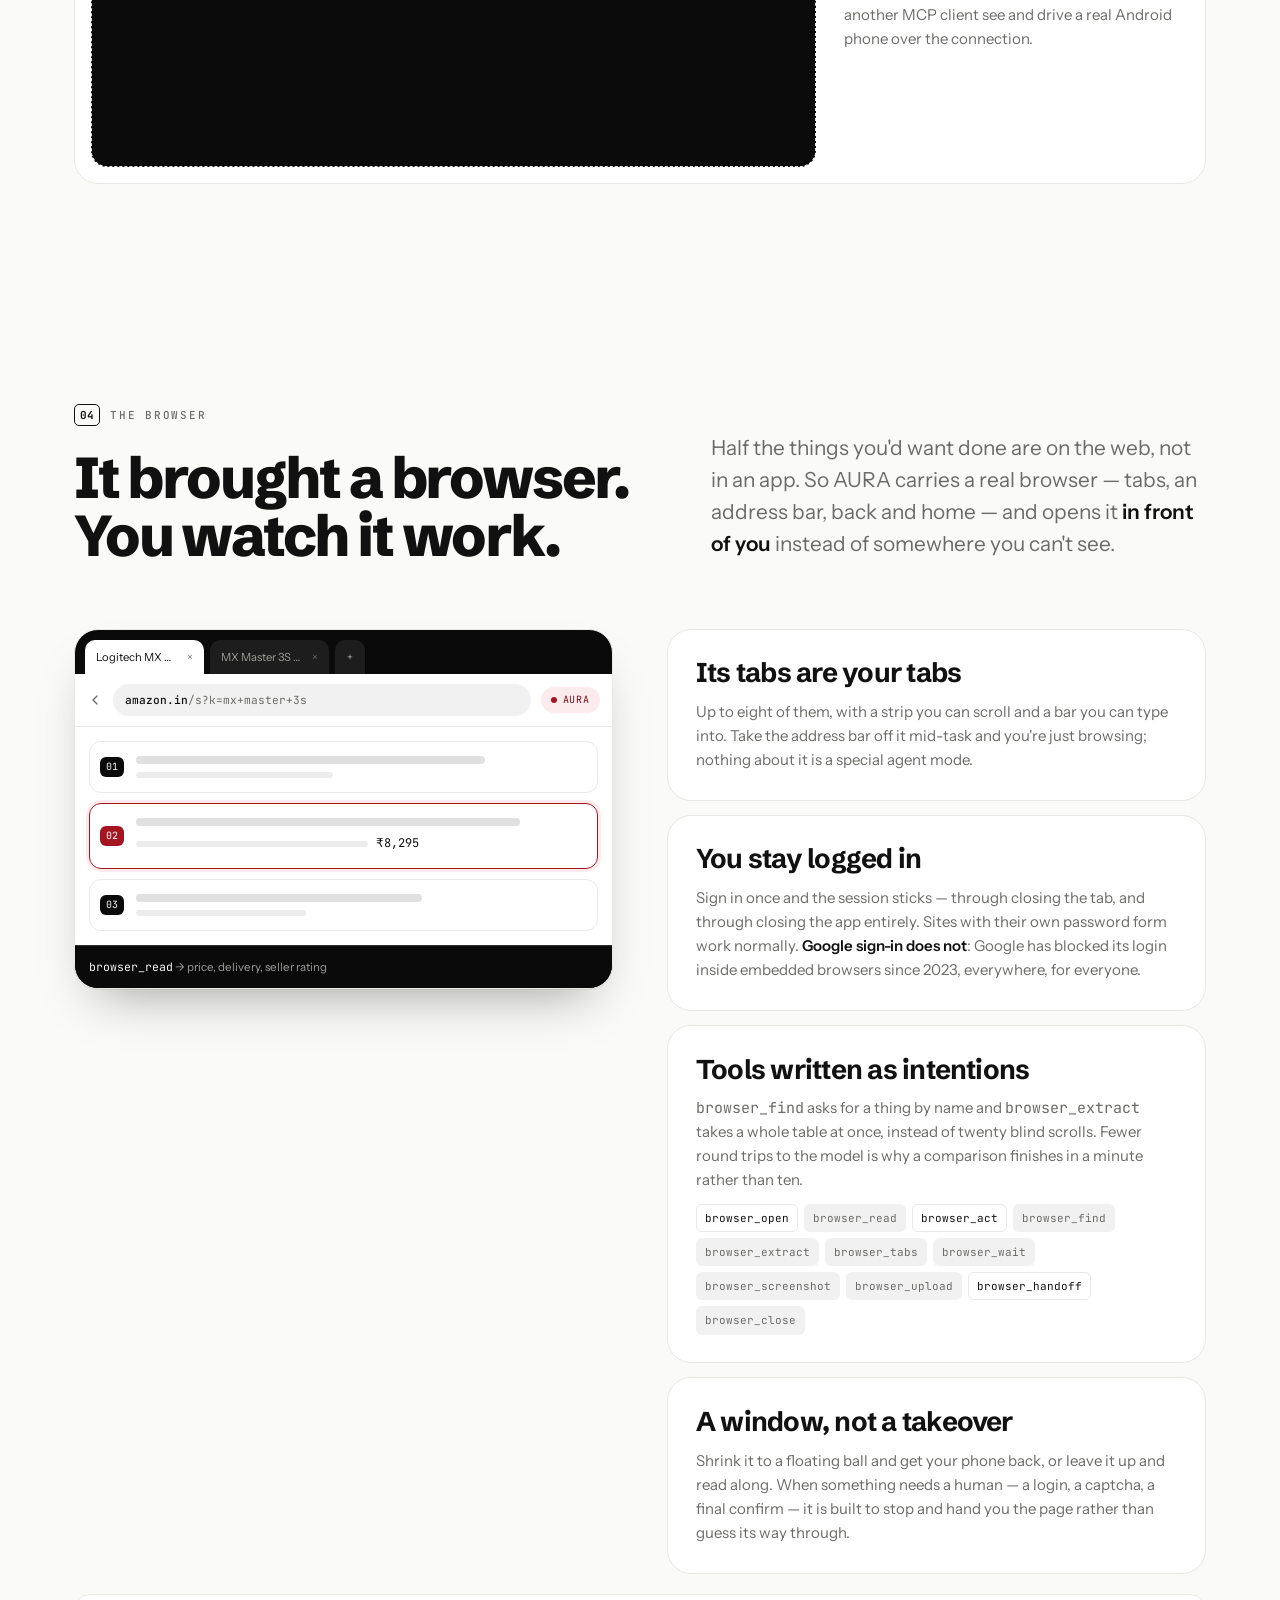
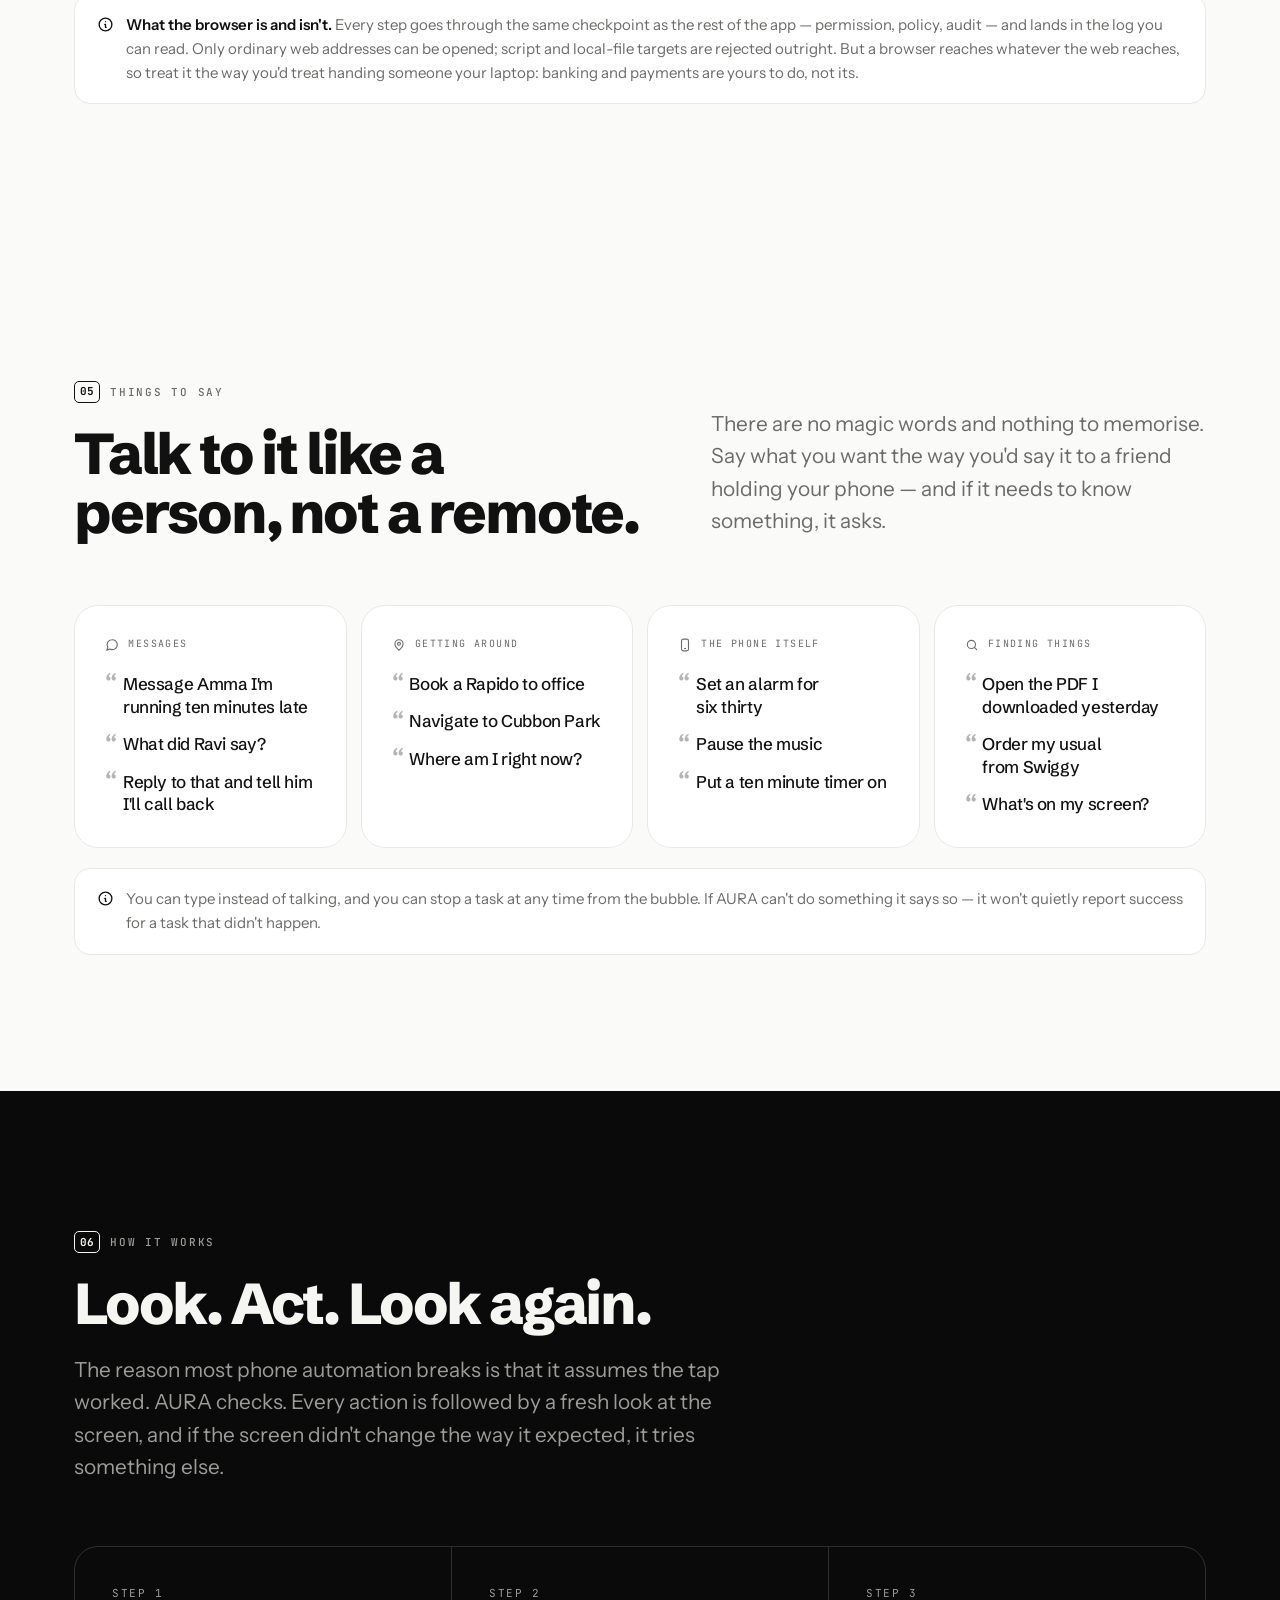
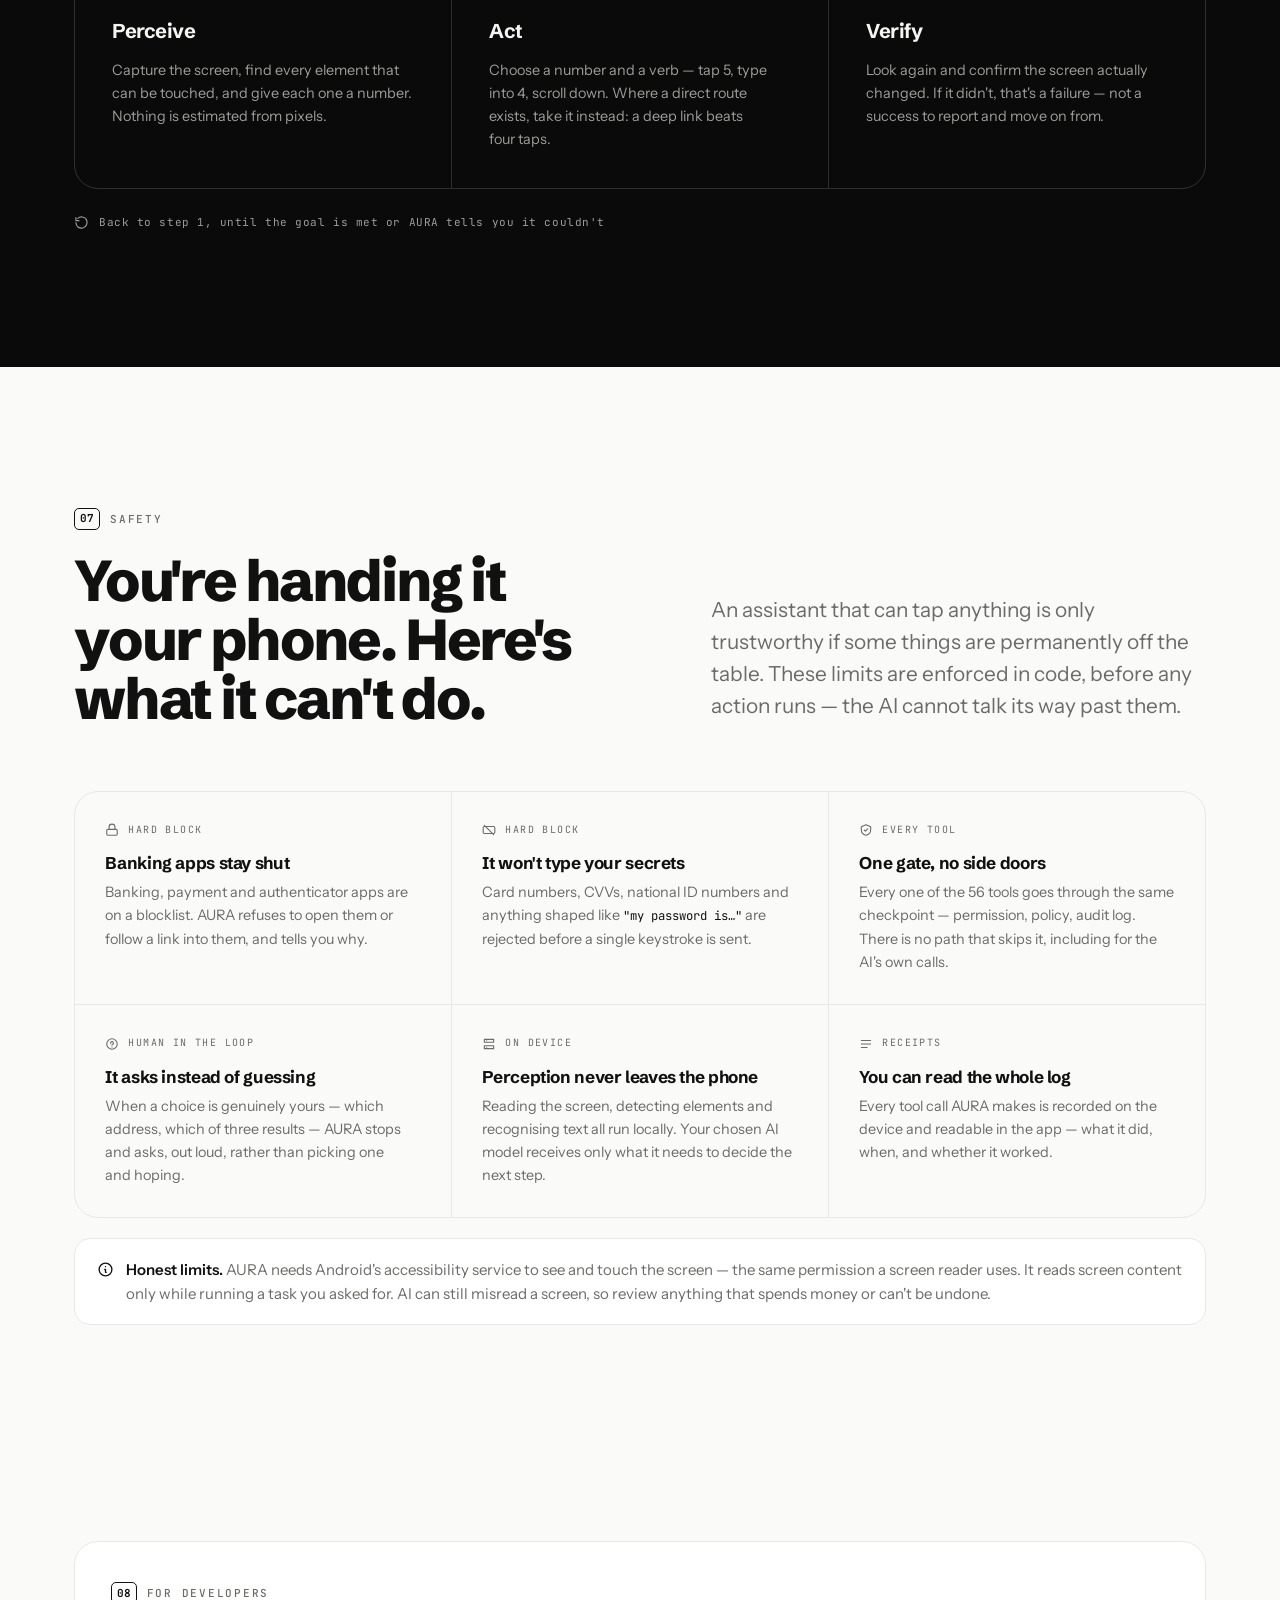
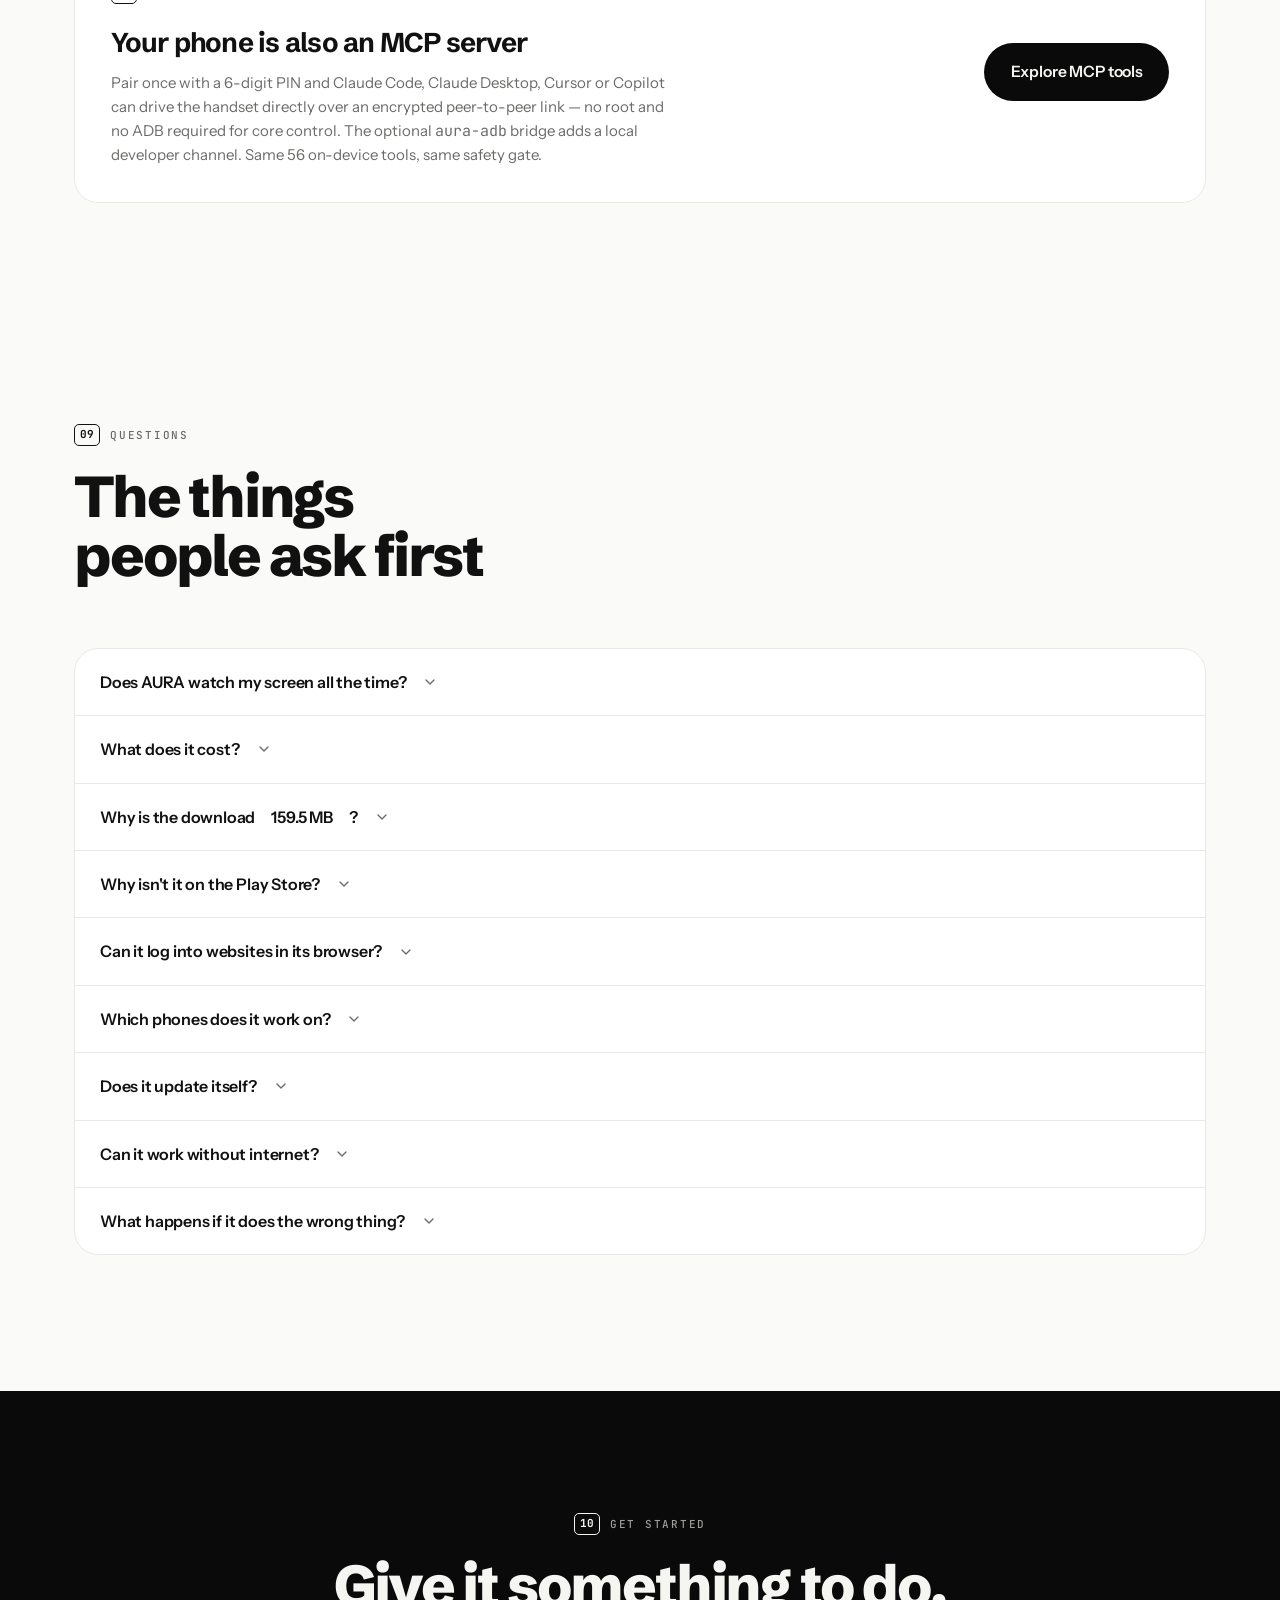
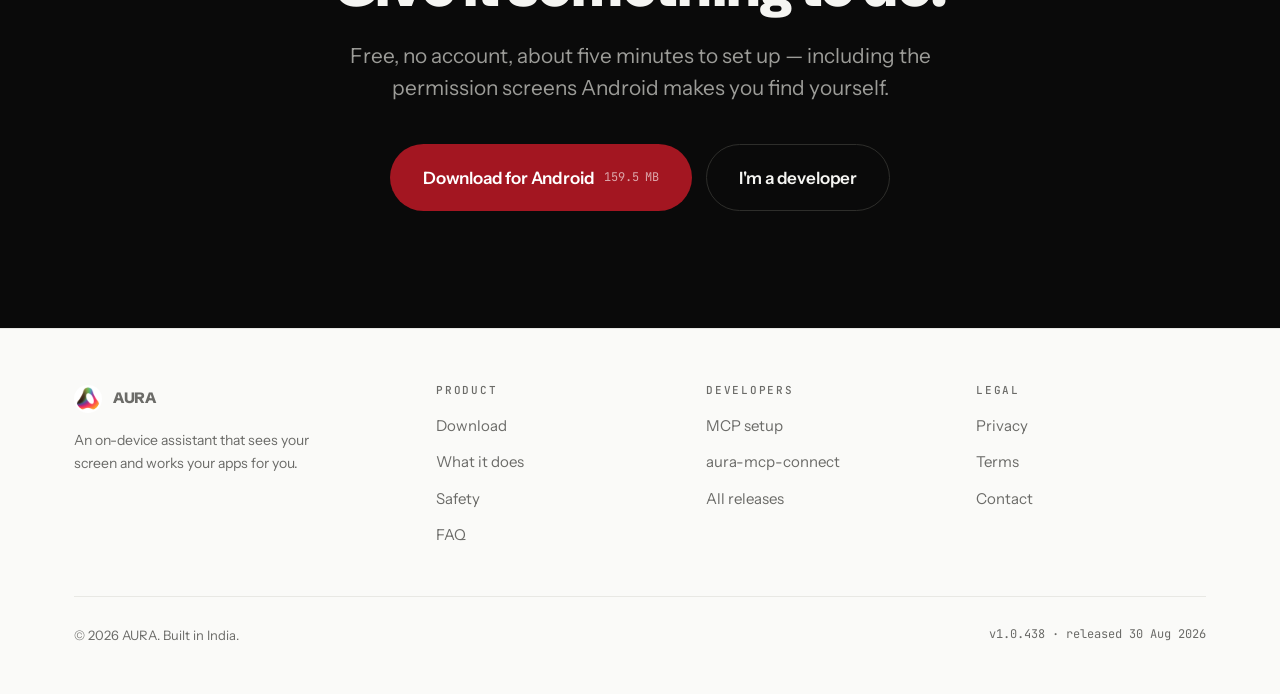
==== commit e9151587: "Publish site (source dd4c3bd3)" ====
--- a/index.html
+++ b/index.html
@@ -113,13 +113,13 @@
       <div class="hero__cta">
         <a class="btn btn--blood btn--lg" href="download.html">
           Download for Android
-          <span class="btn__meta" data-rel="size">159.2 MB</span>
+          <span class="btn__meta" data-rel="size">159.5 MB</span>
         </a>
         <a class="btn btn--ghost btn--lg" href="#what">See what it does</a>
       </div>
 
       <p class="hero__meta">
-        <span>v<span data-rel="version">1.0.389</span></span>
+        <span>v<span data-rel="version">1.0.438</span></span>
         <span>Android 8.0+</span>
         <span>No account</span>
         <span>No subscription</span>
@@ -275,13 +275,13 @@
 
       <article class="feat__item feat__item--full feat__item--ink">
         <span class="feat__tag">Action space</span>
-        <h3 class="t-card"><span data-src="toolcount">58</span> things it can actually do</h3>
+        <h3 class="t-card"><span data-src="toolcount">56</span> things it can actually do</h3>
         <p class="feat__body">
-          Not <span data-src="toolcount">58</span> phrases it recognises — <span data-src="toolcount">58</span> tools it can call, in any order, checking the
+          Not <span data-src="toolcount">56</span> phrases it recognises — <span data-src="toolcount">56</span> tools it can call, in any order, checking the
           screen between each one.
         </p>
         <div class="feat__art">
-          <div class="tools" data-src="toollist"><code data-hot>launch_app</code><code>lookup_app</code><code>type_text</code><code>browser_find</code><code>browser_wait</code><code>browser_screenshot</code><code>browser_handoff</code><code>browser_tabs</code><code>browser_extract</code><code>browser_upload</code><code>browser_open</code><code>browser_read</code><code>browser_act</code><code>browser_close</code><code>resolve_contact</code><code data-hot>list_app_deeplinks</code><code>resolve_deeplink</code><code>open_deeplink</code><code>tap</code><code>press_home</code><code>press_back</code><code>volume_up</code><code>volume_down</code><code>mute</code><code>get_device_status</code><code>echo</code><code>end_session</code><code>find_files</code><code>open_file</code><code>swipe</code><code>scroll_to</code><code>double_tap</code><code>long_press</code><code>scroll_up</code><code>scroll_down</code><code>scroll_left</code><code>scroll_right</code><code>get_usage_guide</code><code>open_recent_apps</code><code>press_enter</code><code>get_media_sessions</code><code>media_control</code><code>read_notifications</code><code>notification_action</code><code>dismiss_notification</code><code data-hot>perceive_screen</code><code>get_screenshot</code><code>request_screen_capture_permission</code><code>get_ui_tree</code><code>watch_device_events</code><code>validate_action</code><code>connect_device</code><code data-hot>scroll_to_element</code><code data-hot>system_intent</code><code>tap_text</code><code data-hot>verify_action</code><code>wait_for</code><code>web_search</code></div>
+          <div class="tools" data-src="toollist"><code data-hot>launch_app</code><code>lookup_app</code><code>type_text</code><code>browser_find</code><code>browser_wait</code><code>browser_screenshot</code><code>browser_handoff</code><code>browser_tabs</code><code>browser_extract</code><code>browser_upload</code><code>browser_open</code><code>browser_read</code><code>browser_act</code><code>browser_close</code><code>resolve_contact</code><code data-hot>list_app_deeplinks</code><code>resolve_deeplink</code><code>open_deeplink</code><code>tap</code><code>press_home</code><code>press_back</code><code>volume_up</code><code>volume_down</code><code>mute</code><code>get_device_status</code><code>echo</code><code>end_session</code><code>find_files</code><code>open_file</code><code>swipe</code><code>scroll_to</code><code>double_tap</code><code>long_press</code><code>scroll_up</code><code>scroll_down</code><code>scroll_left</code><code>scroll_right</code><code>get_usage_guide</code><code>open_recent_apps</code><code>press_enter</code><code>get_media_sessions</code><code>media_control</code><code>read_notifications</code><code>notification_action</code><code>dismiss_notification</code><code data-hot>perceive_screen</code><code>get_screenshot</code><code>request_screen_capture_permission</code><code>watch_device_events</code><code>validate_action</code><code>connect_device</code><code>read_screen</code><code data-hot>system_intent</code><code data-hot>verify_action</code><code>wait_for</code><code>web_search</code></div>
         </div>
       </article>
 
@@ -712,7 +712,7 @@
         </div>
         <div class="guard__t">One gate, no side doors</div>
         <p class="guard__d">
-          Every one of the <span data-src="toolcount">58</span> tools goes through the same checkpoint — permission, policy,
+          Every one of the <span data-src="toolcount">56</span> tools goes through the same checkpoint — permission, policy,
           audit log. There is no path that skips it, including for the AI's own calls.
         </p>
       </div>
@@ -785,7 +785,7 @@
           Pair once with a 6-digit PIN and Claude Code, Claude Desktop, Cursor or Copilot can
           drive the handset directly over an encrypted peer-to-peer link — no root and no ADB
           required for core control. The optional <span class="mono">aura-adb</span> bridge adds
-          a local developer channel. Same <span data-src="toolcount">58</span> on-device tools,
+          a local developer channel. Same <span data-src="toolcount">56</span> on-device tools,
           same safety gate.
         </p>
       </div>
@@ -821,10 +821,10 @@
       </details>
 
       <details>
-        <summary>Why is the download <span data-rel="size">159.2 MB</span>?<svg class="acc__chev" viewBox="0 0 24 24" fill="none" stroke="currentColor" stroke-width="2" stroke-linecap="round" stroke-linejoin="round"><path d="m6 9 6 6 6-6"/></svg></summary>
+        <summary>Why is the download <span data-rel="size">159.5 MB</span>?<svg class="acc__chev" viewBox="0 0 24 24" fill="none" stroke="currentColor" stroke-width="2" stroke-linecap="round" stroke-linejoin="round"><path d="m6 9 6 6 6-6"/></svg></summary>
         <div class="acc__body">
           <p>Because the vision models that read your screen ship <em>inside</em> the app rather than living on a server. That's the trade: a bigger download once, in exchange for perception that runs on your phone.</p>
-          <p>This build also carries code for three processor types in one file so a single APK works everywhere. Splitting it per processor would cut the size to roughly a third and is planned.</p>
+          <p>This build also carries code for both ARM processor types in one file so a single APK works everywhere. Splitting it per processor would cut the size further and is planned.</p>
         </div>
       </details>
 
@@ -889,7 +889,7 @@
     <div class="band__cta">
       <a class="btn btn--blood btn--lg" href="download.html">
         Download for Android
-        <span class="btn__meta" data-rel="size">159.2 MB</span>
+        <span class="btn__meta" data-rel="size">159.5 MB</span>
       </a>
       <a class="btn btn--ghost btn--lg" href="mcp.html">I'm a developer</a>
     </div>
@@ -943,7 +943,7 @@
     <div class="foot__note">
       <span>© 2026 AURA. Built in India.</span>
       <span class="mono" style="font-size:.75rem">
-        v<span data-rel="version">1.0.389</span> · released <span data-rel="date">18 Aug 2026</span>
+        v<span data-rel="version">1.0.438</span> · released <span data-rel="date">30 Aug 2026</span>
       </span>
     </div>
   </div>
--- a/assets/css/aura.css
+++ b/assets/css/aura.css
@@ -467,6 +467,14 @@
   height: 28px;
   flex: none;
   object-fit: contain;
+  /* The mark is a gradient shape with a cut-out centre, so it needs its own
+     ground to read against — otherwise the hole fills with whatever is behind
+     it and the silhouette collapses in dark mode. White, always: the disc is
+     part of the mark, not a themed surface. */
+  background: #FFF;
+  border-radius: 50%;
+  padding: 2px;
+  box-sizing: border-box;
 }
 
 .nav {
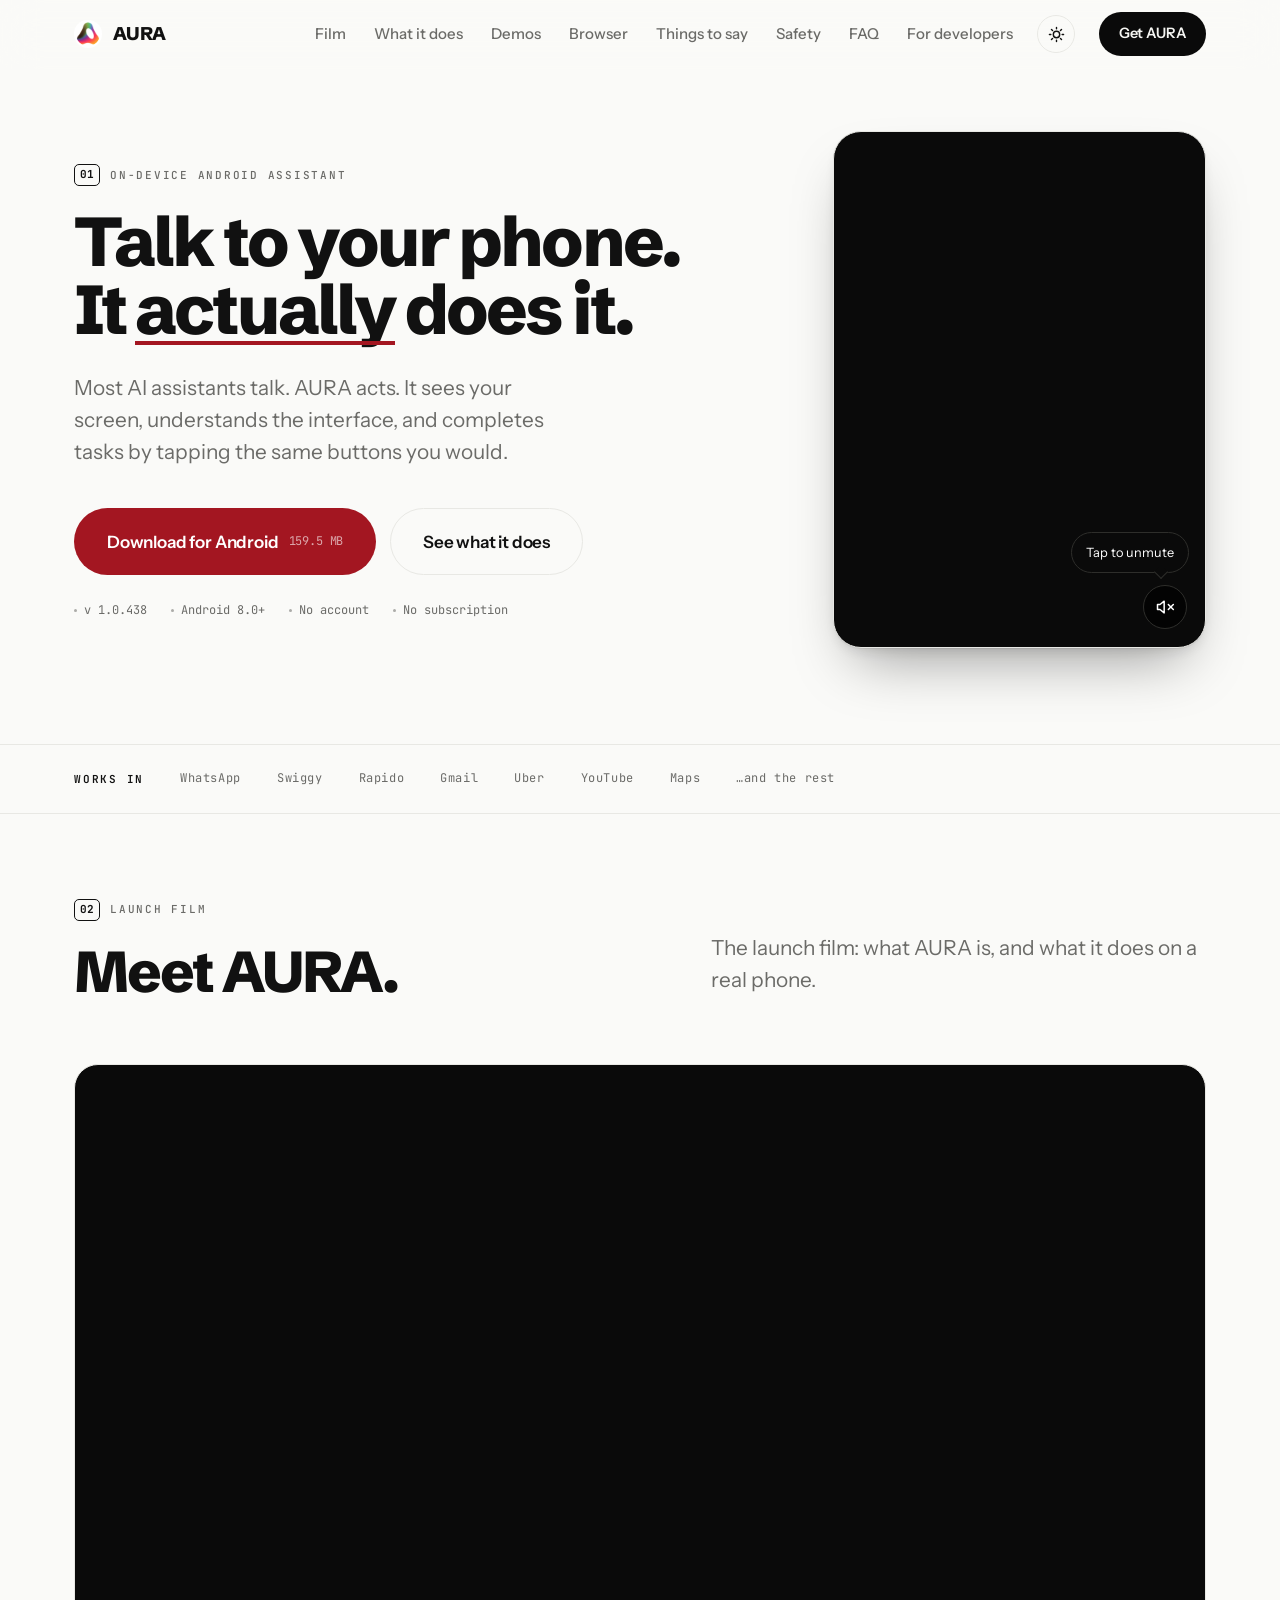
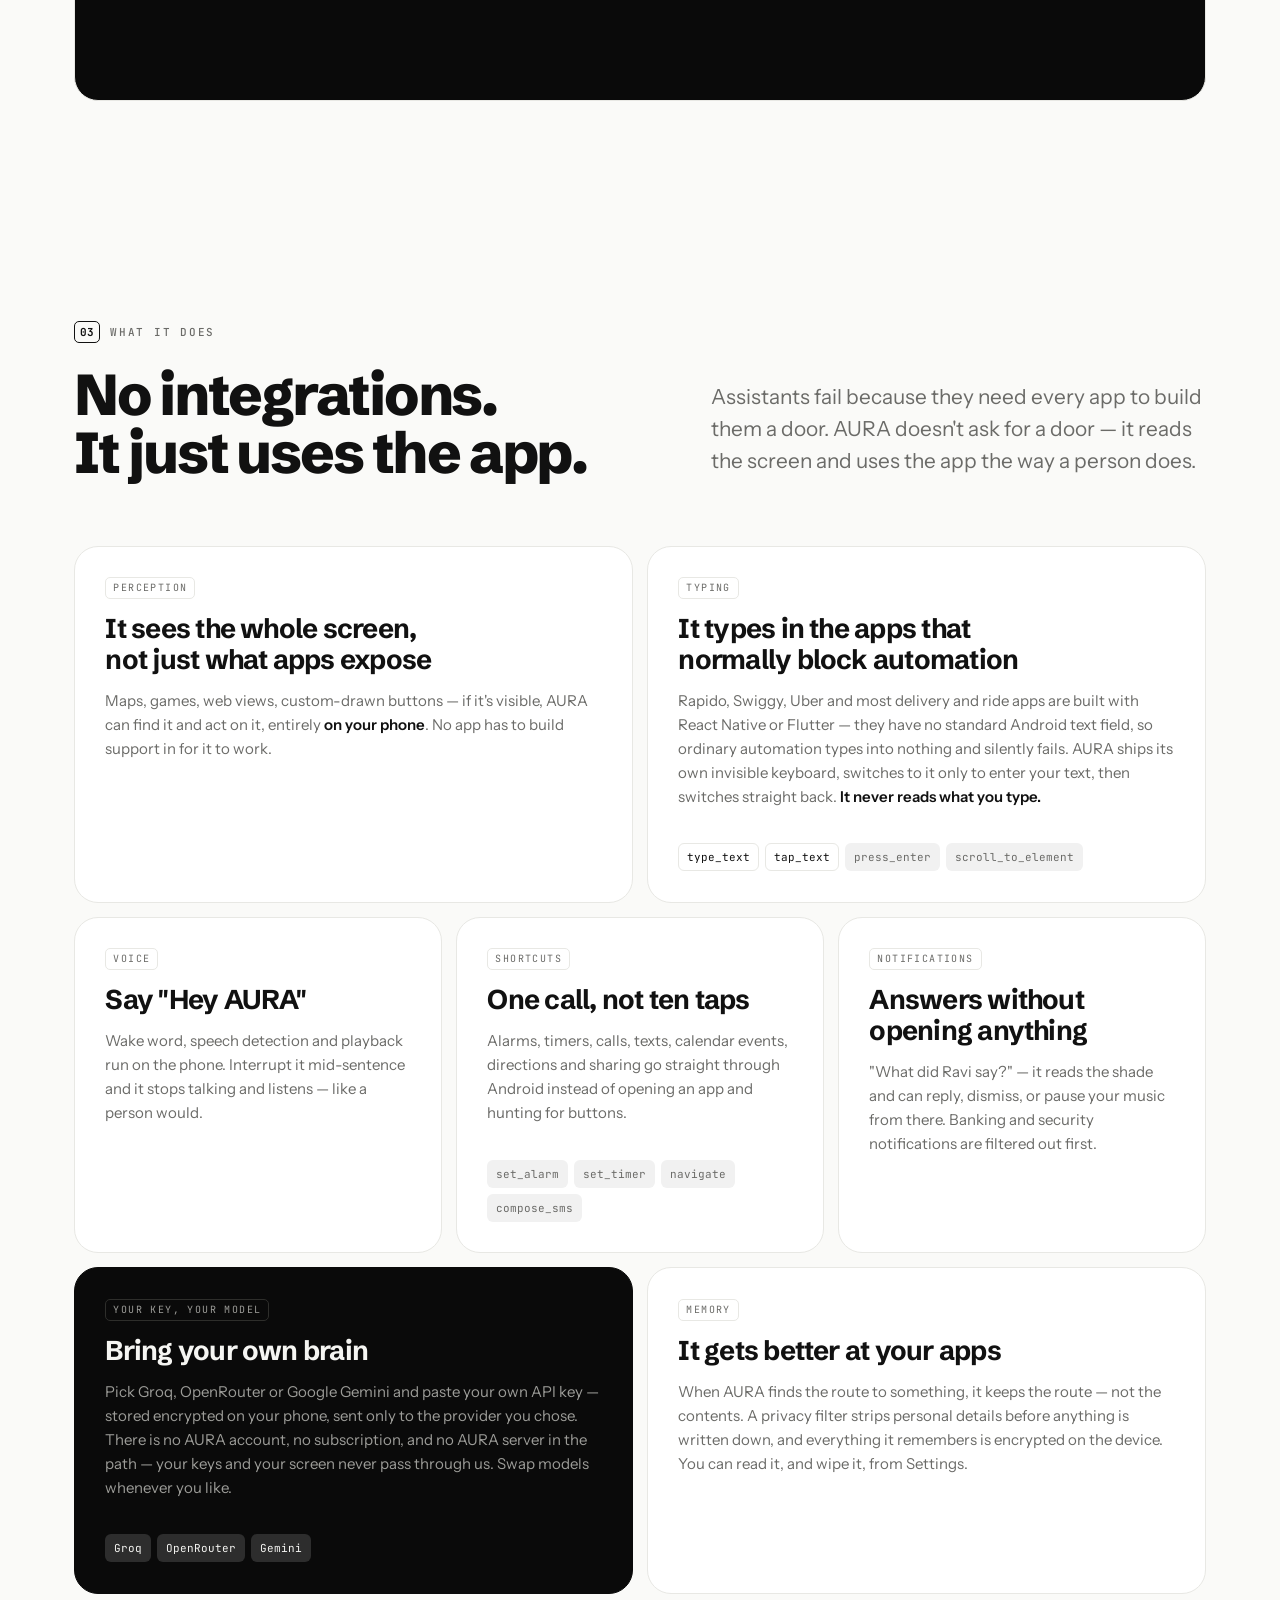
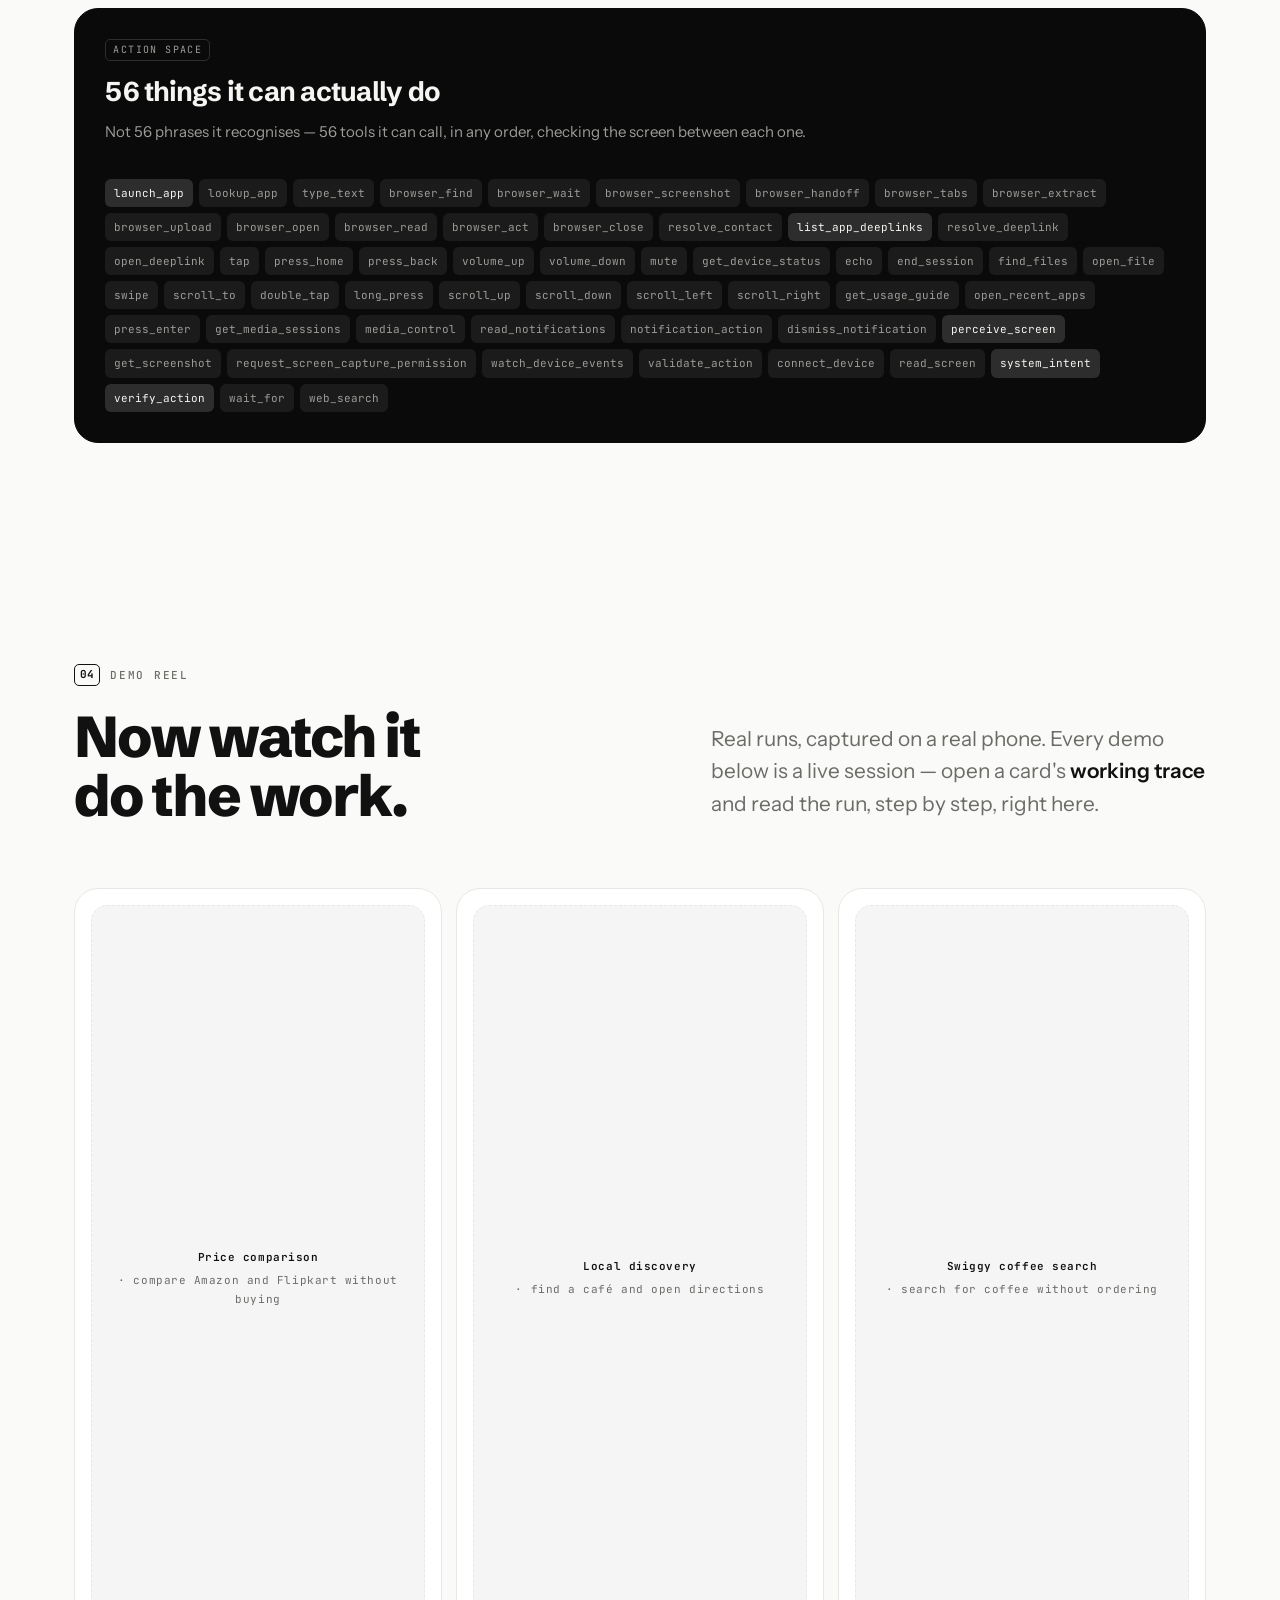
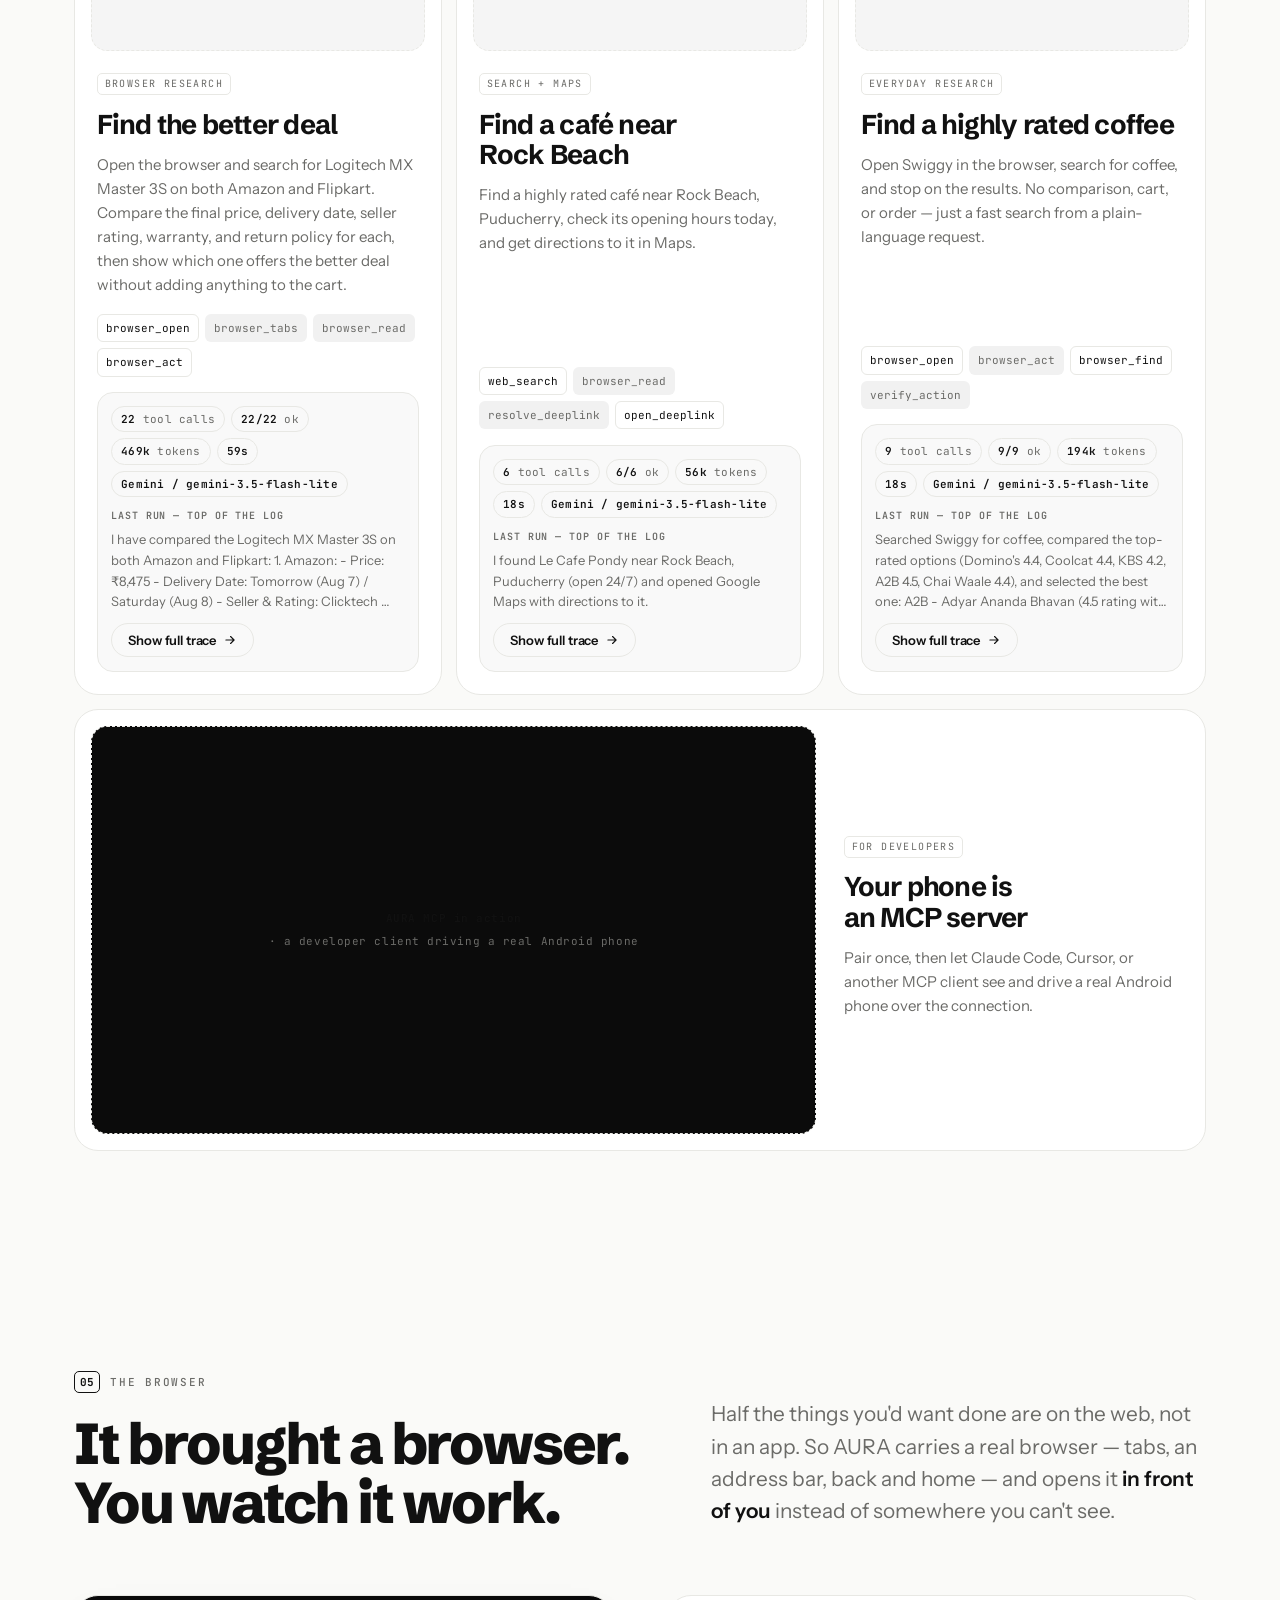
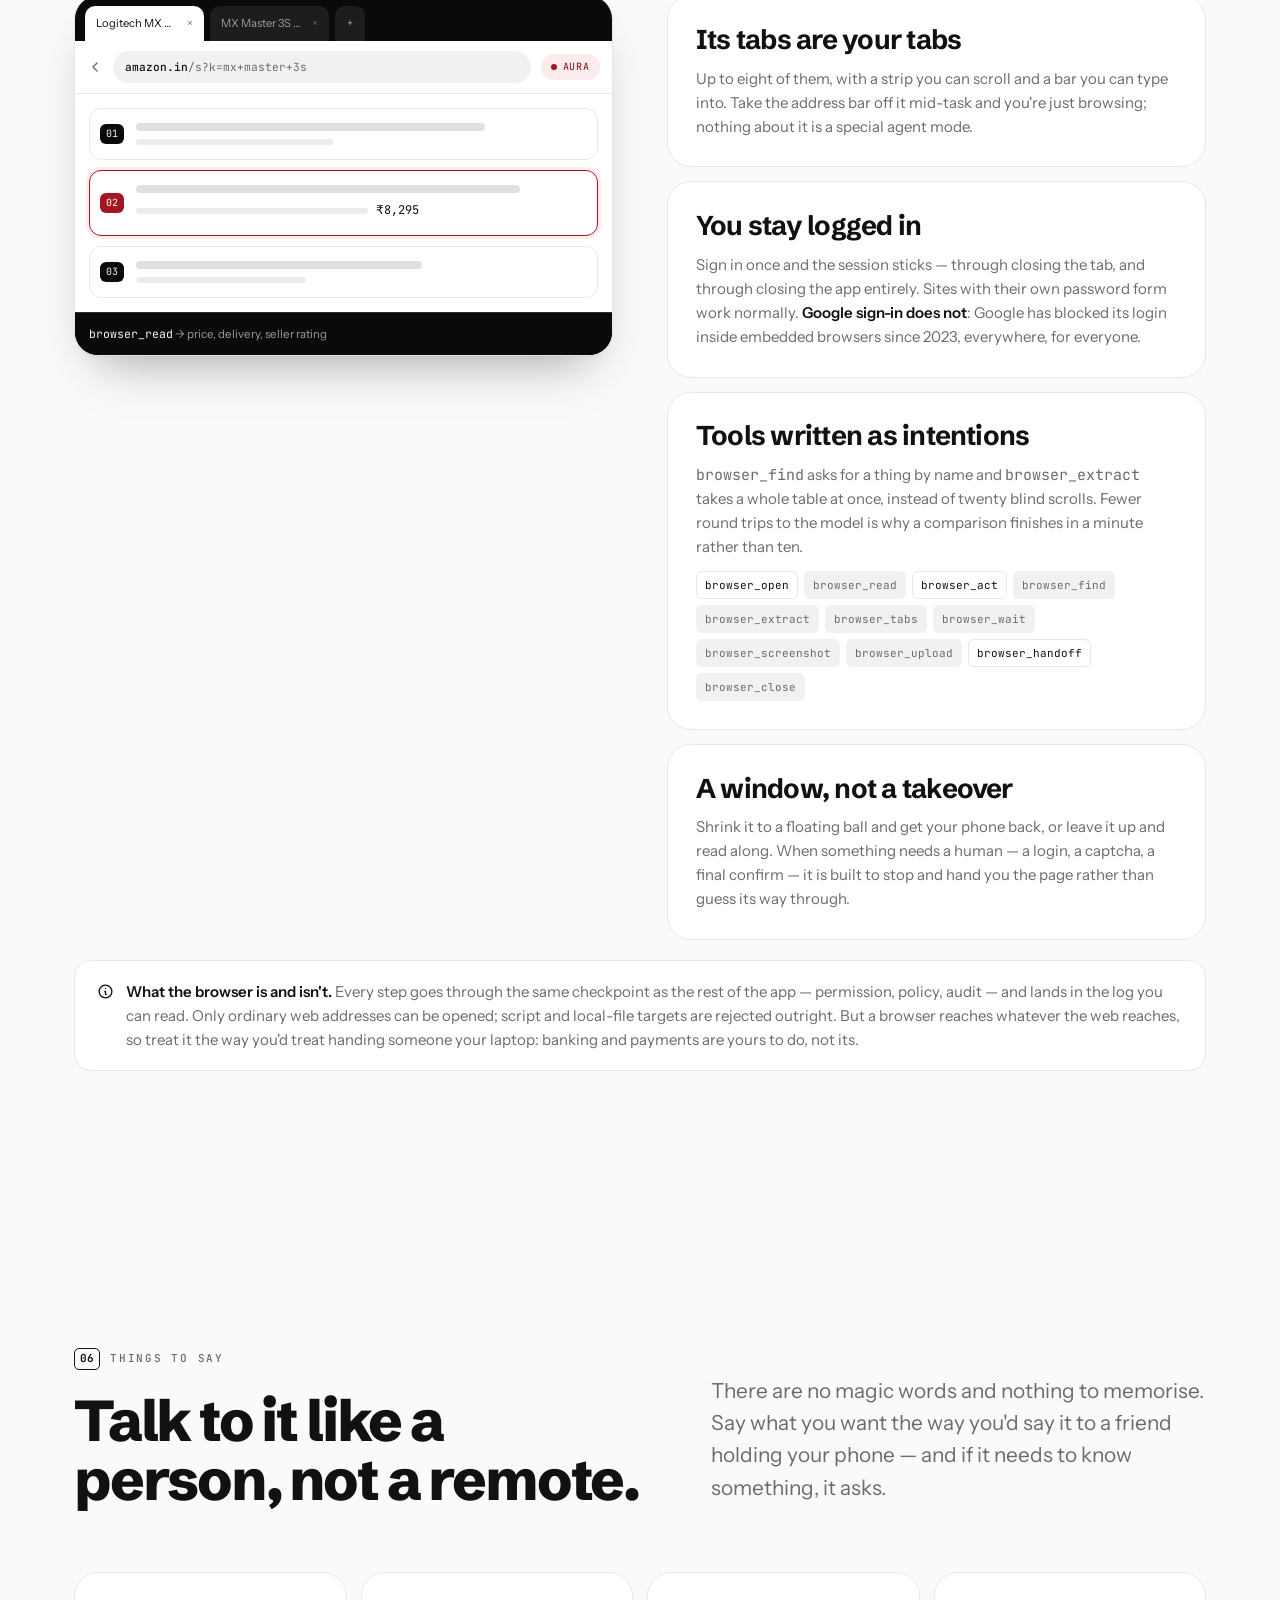
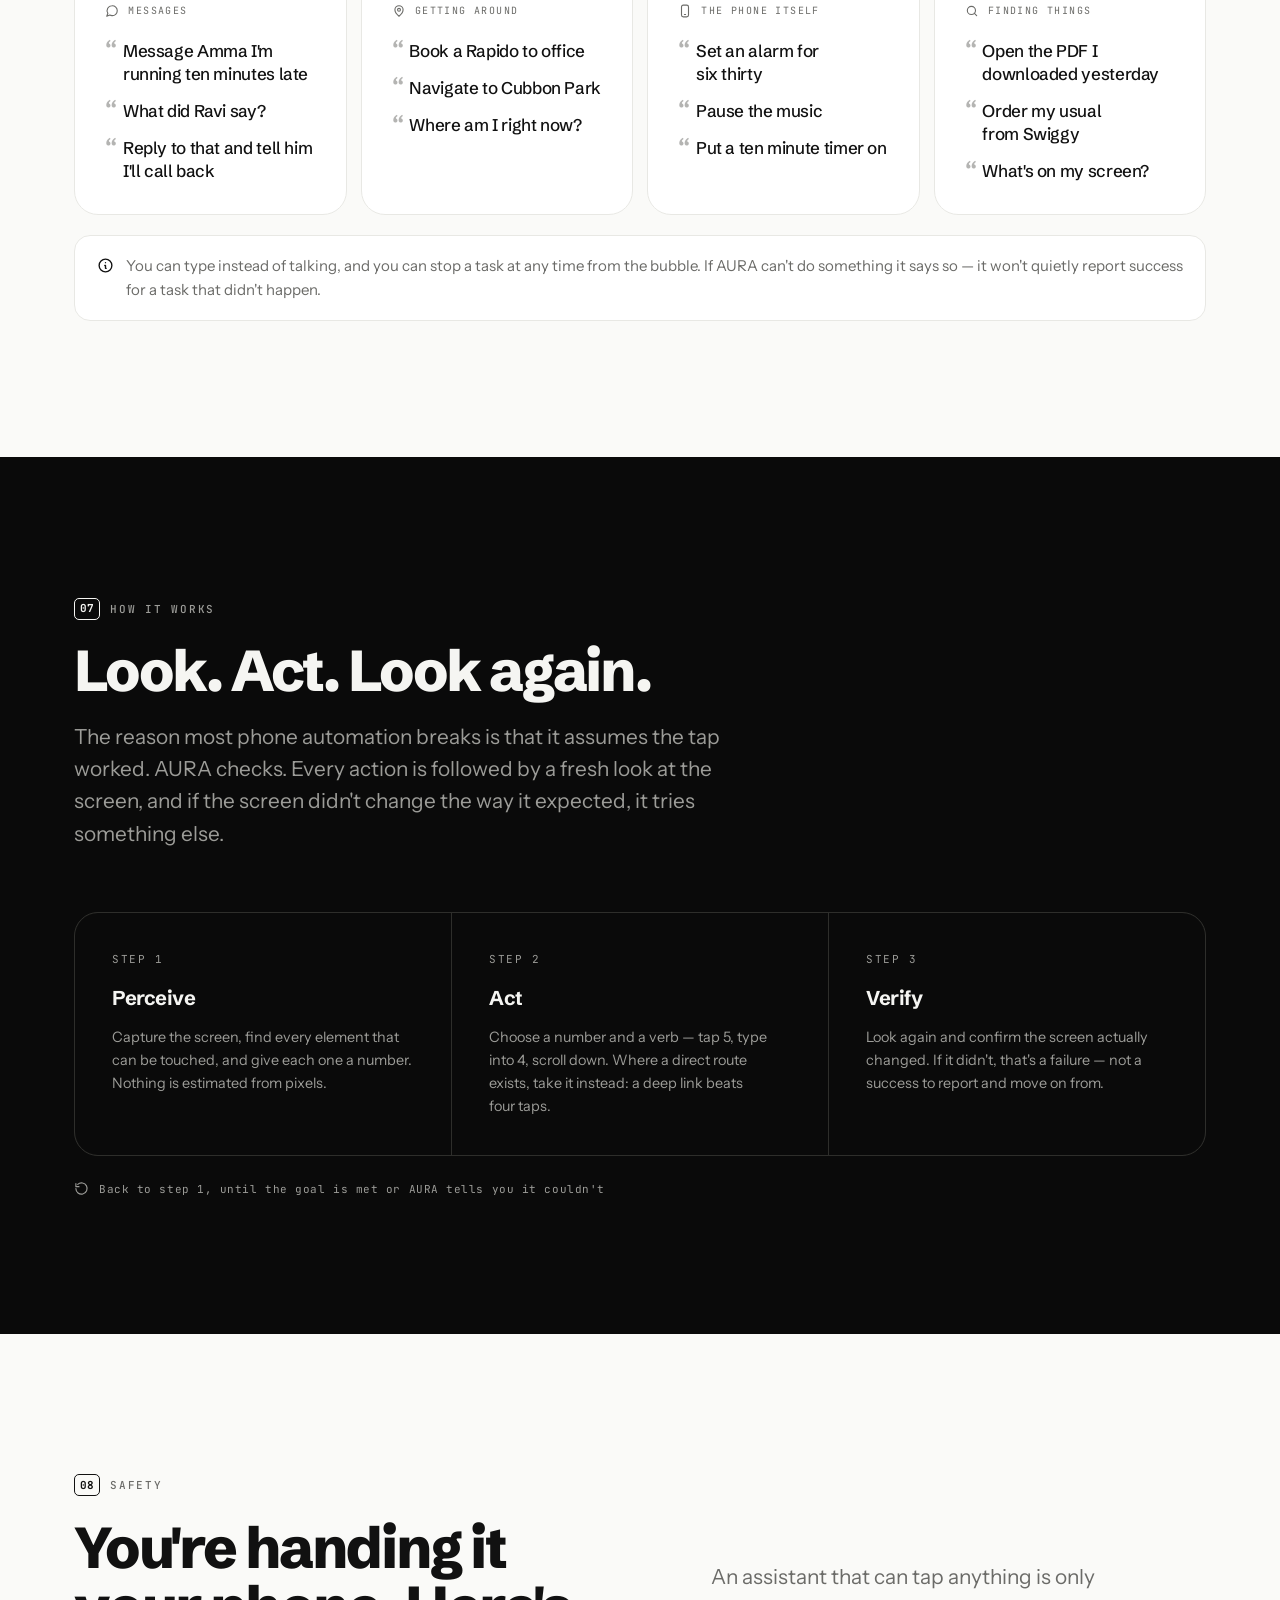
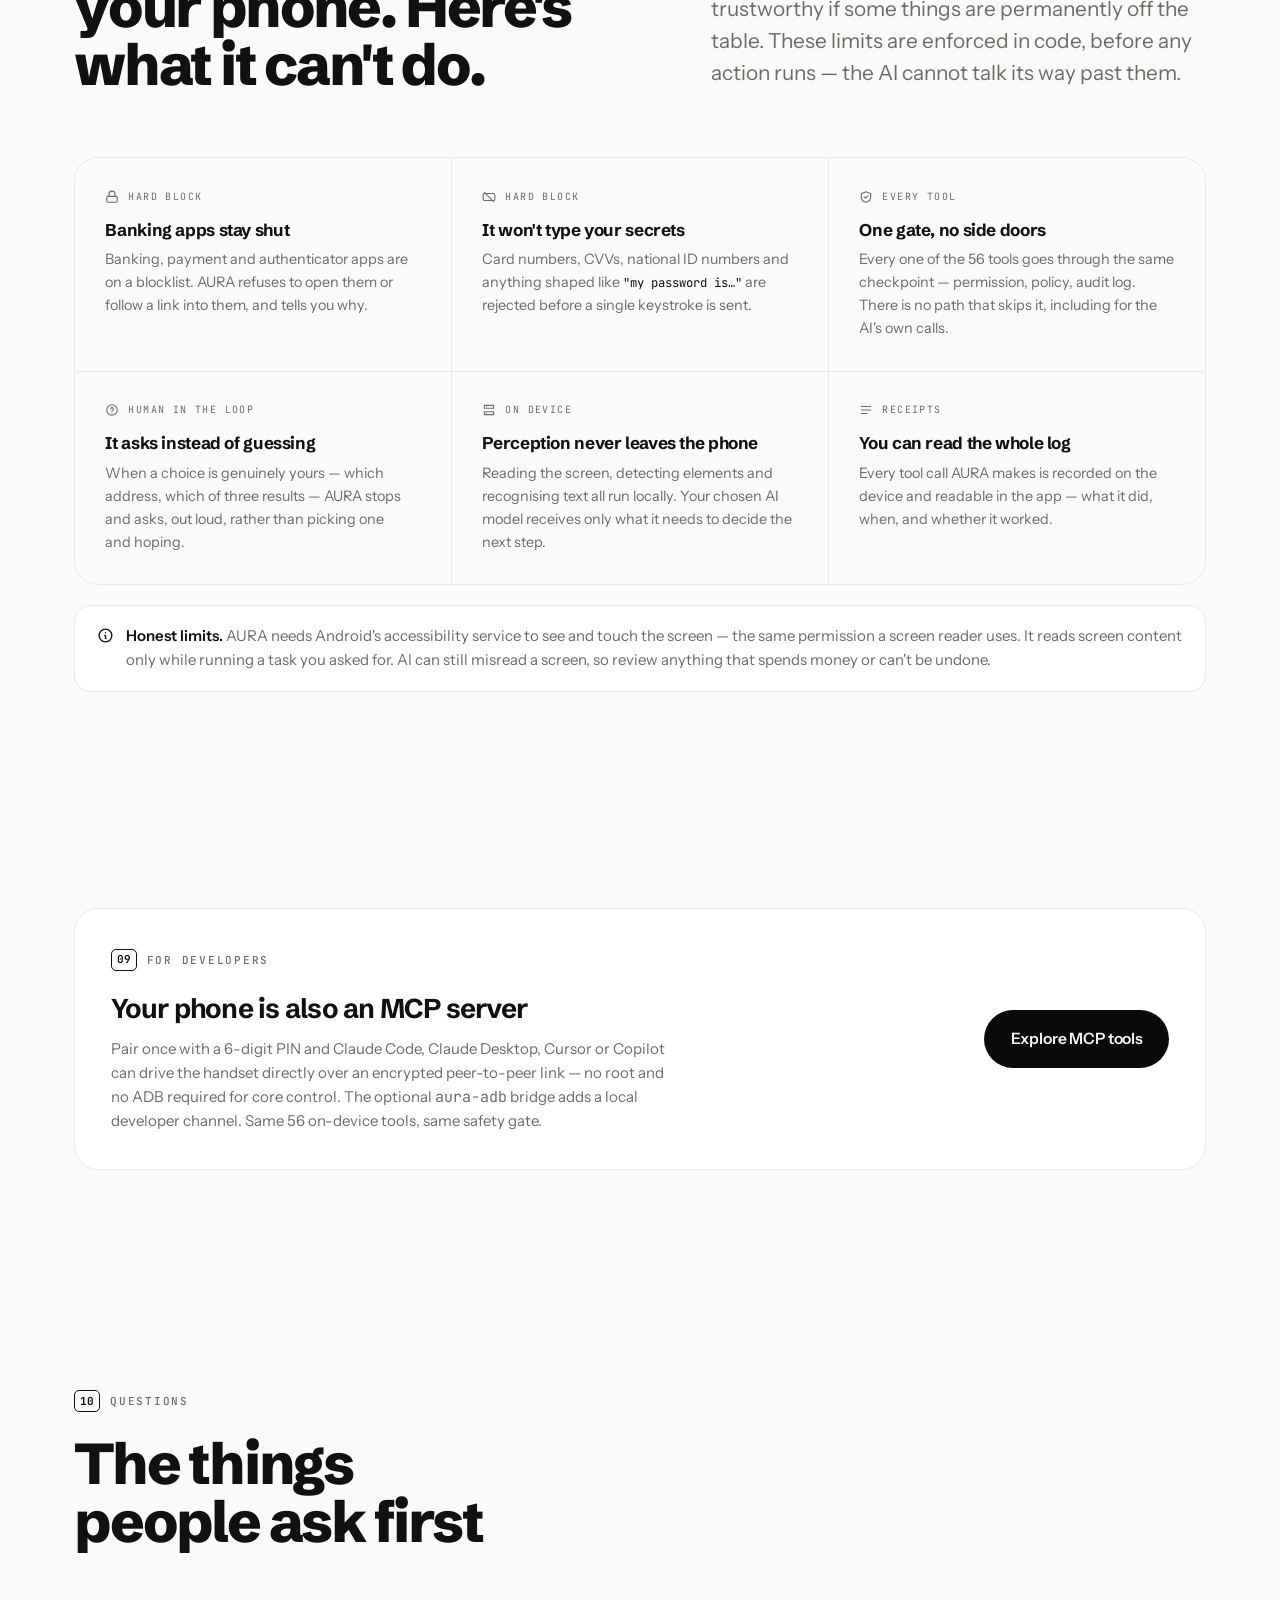
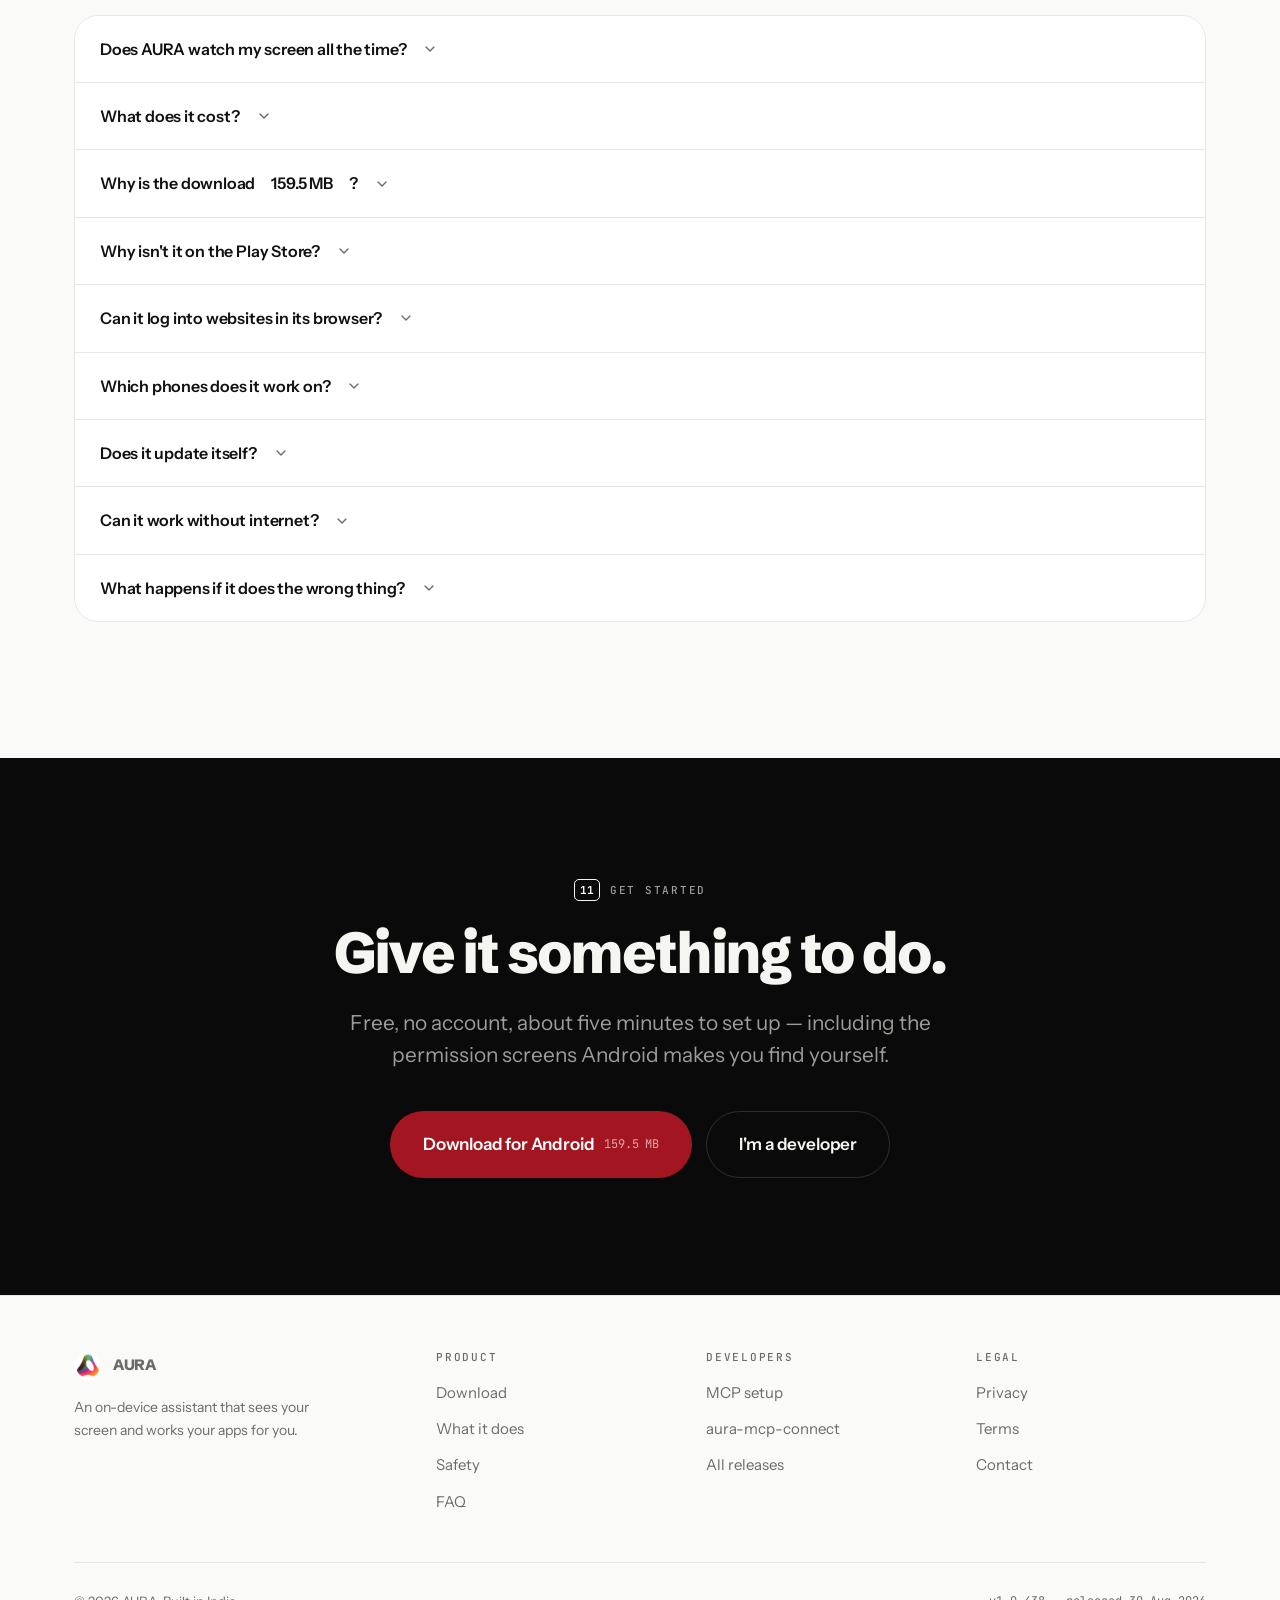
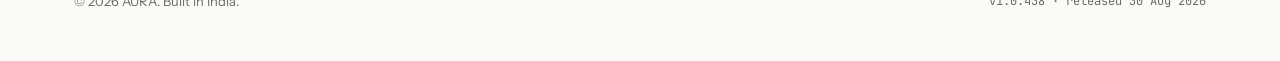
==== commit 97312c15: "Publish site (source 48ef8bf0)" ====
--- a/index.html
+++ b/index.html
@@ -15,7 +15,7 @@
 <meta name="twitter:card" content="summary_large_image">
 
 <link rel="icon" href="assets/media/favicon.png" type="image/png">
-<link rel="apple-touch-icon" href="assets/media/logo-512.png">
+<link rel="apple-touch-icon" href="assets/media/apple-touch-icon.png">
 <link rel="preconnect" href="https://fonts.googleapis.com">
 <link rel="preconnect" href="https://fonts.gstatic.com" crossorigin>
 <link href="https://fonts.googleapis.com/css2?family=Schibsted+Grotesk:wght@400;500;600;700;800&family=Instrument+Sans:wght@400;500;600&family=JetBrains+Mono:wght@400;500;700&display=swap" rel="stylesheet">
@@ -50,6 +50,7 @@
     </a>
 
     <nav class="nav" aria-label="Main">
+      <a href="#film">Film</a>
       <a href="#what">What it does</a>
       <a href="#demos">Demos</a>
       <a href="#browser">Browser</a>
@@ -75,6 +76,7 @@
 
 <nav class="mnav" id="mobilenav" aria-label="Main" tabindex="-1" hidden>
   <a href="index.html" aria-current="page">Home</a>
+  <a href="#film">Film</a>
   <a href="#what">What it does</a>
   <a href="#demos">Demos</a>
   <a href="#browser">Browser</a>
@@ -169,6 +171,35 @@
 </div>
 
 <!-- ==================================================================
+     LAUNCH FILM
+     ================================================================== -->
+<section class="section section--tight" id="film">
+  <div class="wrap">
+
+    <div class="head head--split" data-reveal>
+      <div>
+        <p class="eyebrow"><span class="eyebrow__som">02</span> Launch film</p>
+        <h2 class="t-section">Meet AURA.</h2>
+      </div>
+      <p class="t-lead">
+        The launch film: what AURA is, and what it does on a real phone.
+      </p>
+    </div>
+
+    <div class="film" data-reveal>
+      <iframe
+        src="https://www.youtube-nocookie.com/embed/u2PS767kdMI?rel=0"
+        title="AURA launch film"
+        loading="lazy"
+        allow="accelerometer; autoplay; clipboard-write; encrypted-media; gyroscope; picture-in-picture; web-share"
+        referrerpolicy="strict-origin-when-cross-origin"
+        allowfullscreen></iframe>
+    </div>
+
+  </div>
+</section>
+
+<!-- ==================================================================
      WHAT IT DOES
      ================================================================== -->
 <section class="section" id="what">
@@ -176,7 +207,7 @@
 
     <div class="head head--split" data-reveal>
       <div>
-        <p class="eyebrow"><span class="eyebrow__som">02</span> What it does</p>
+        <p class="eyebrow"><span class="eyebrow__som">03</span> What it does</p>
         <h2 class="t-section">No integrations.<br>It just uses the app.</h2>
       </div>
       <p class="t-lead">
@@ -297,7 +328,7 @@
 
     <div class="head head--split" data-reveal>
       <div>
-        <p class="eyebrow"><span class="eyebrow__som">03</span> Demo reel</p>
+        <p class="eyebrow"><span class="eyebrow__som">04</span> Demo reel</p>
         <h2 class="t-section">Now watch it do the work.</h2>
       </div>
       <p class="t-lead">
@@ -414,7 +445,7 @@
 
     <div class="head head--split" data-reveal>
       <div>
-        <p class="eyebrow"><span class="eyebrow__som">04</span> The browser</p>
+        <p class="eyebrow"><span class="eyebrow__som">05</span> The browser</p>
         <h2 class="t-section">It brought a browser.<br>You watch it work.</h2>
       </div>
       <p class="t-lead">
@@ -538,7 +569,7 @@
 
     <div class="head head--split" data-reveal>
       <div>
-        <p class="eyebrow"><span class="eyebrow__som">05</span> Things to say</p>
+        <p class="eyebrow"><span class="eyebrow__som">06</span> Things to say</p>
         <h2 class="t-section">Talk to it like a person, not a remote.</h2>
       </div>
       <p class="t-lead">
@@ -618,7 +649,7 @@
 <section class="section ink">
   <div class="wrap">
     <div class="head head--wide" data-reveal>
-      <p class="eyebrow"><span class="eyebrow__som">06</span> How it works</p>
+      <p class="eyebrow"><span class="eyebrow__som">07</span> How it works</p>
       <h2 class="t-section">Look. Act. Look again.</h2>
       <p class="t-lead">
         The reason most phone automation breaks is that it assumes the tap worked.
@@ -669,7 +700,7 @@
 
     <div class="head head--split" data-reveal>
       <div>
-        <p class="eyebrow"><span class="eyebrow__som">07</span> Safety</p>
+        <p class="eyebrow"><span class="eyebrow__som">08</span> Safety</p>
         <h2 class="t-section">You're handing it your phone. Here's what it can't do.</h2>
       </div>
       <p class="t-lead">
@@ -777,7 +808,7 @@
   <div class="wrap">
     <div class="card" data-reveal style="display:grid;grid-template-columns:minmax(0,1fr) auto;gap:2rem;align-items:center">
       <div>
-        <p class="eyebrow"><span class="eyebrow__som">08</span> For developers</p>
+        <p class="eyebrow"><span class="eyebrow__som">09</span> For developers</p>
         <h2 class="t-card" style="font-size:clamp(1.4rem,1.1rem+1.2vw,2rem);margin-bottom:.85rem">
           Your phone is also an MCP server
         </h2>
@@ -800,7 +831,7 @@
 <section class="section" id="faq">
   <div class="wrap">
     <div class="head" data-reveal>
-      <p class="eyebrow"><span class="eyebrow__som">09</span> Questions</p>
+      <p class="eyebrow"><span class="eyebrow__som">10</span> Questions</p>
       <h2 class="t-section">The things people ask first</h2>
     </div>
 
@@ -880,7 +911,7 @@
      ================================================================== -->
 <section class="band ink">
   <div class="wrap">
-    <p class="eyebrow" style="justify-content:center"><span class="eyebrow__som">10</span> Get started</p>
+    <p class="eyebrow" style="justify-content:center"><span class="eyebrow__som">11</span> Get started</p>
     <h2 class="t-section">Give it something to do.</h2>
     <p class="t-lead">
       Free, no account, about five minutes to set up — including the permission
--- a/assets/css/pages.css
+++ b/assets/css/pages.css
@@ -1243,3 +1243,25 @@
     aspect-ratio: 16 / 10;
   }
 }
+
+/* --------------------------------------------------------------------------
+   Launch film — YouTube embed, 16:9, same frame language as the video slots
+   -------------------------------------------------------------------------- */
+
+.film {
+  position: relative;
+  aspect-ratio: 16 / 9;
+  max-width: 100%;
+  border-radius: var(--r-card);
+  overflow: hidden;
+  border: 1px solid var(--outline);
+  background: #0A0A0A;
+}
+
+.film iframe {
+  position: absolute;
+  inset: 0;
+  width: 100%;
+  height: 100%;
+  border: 0;
+}
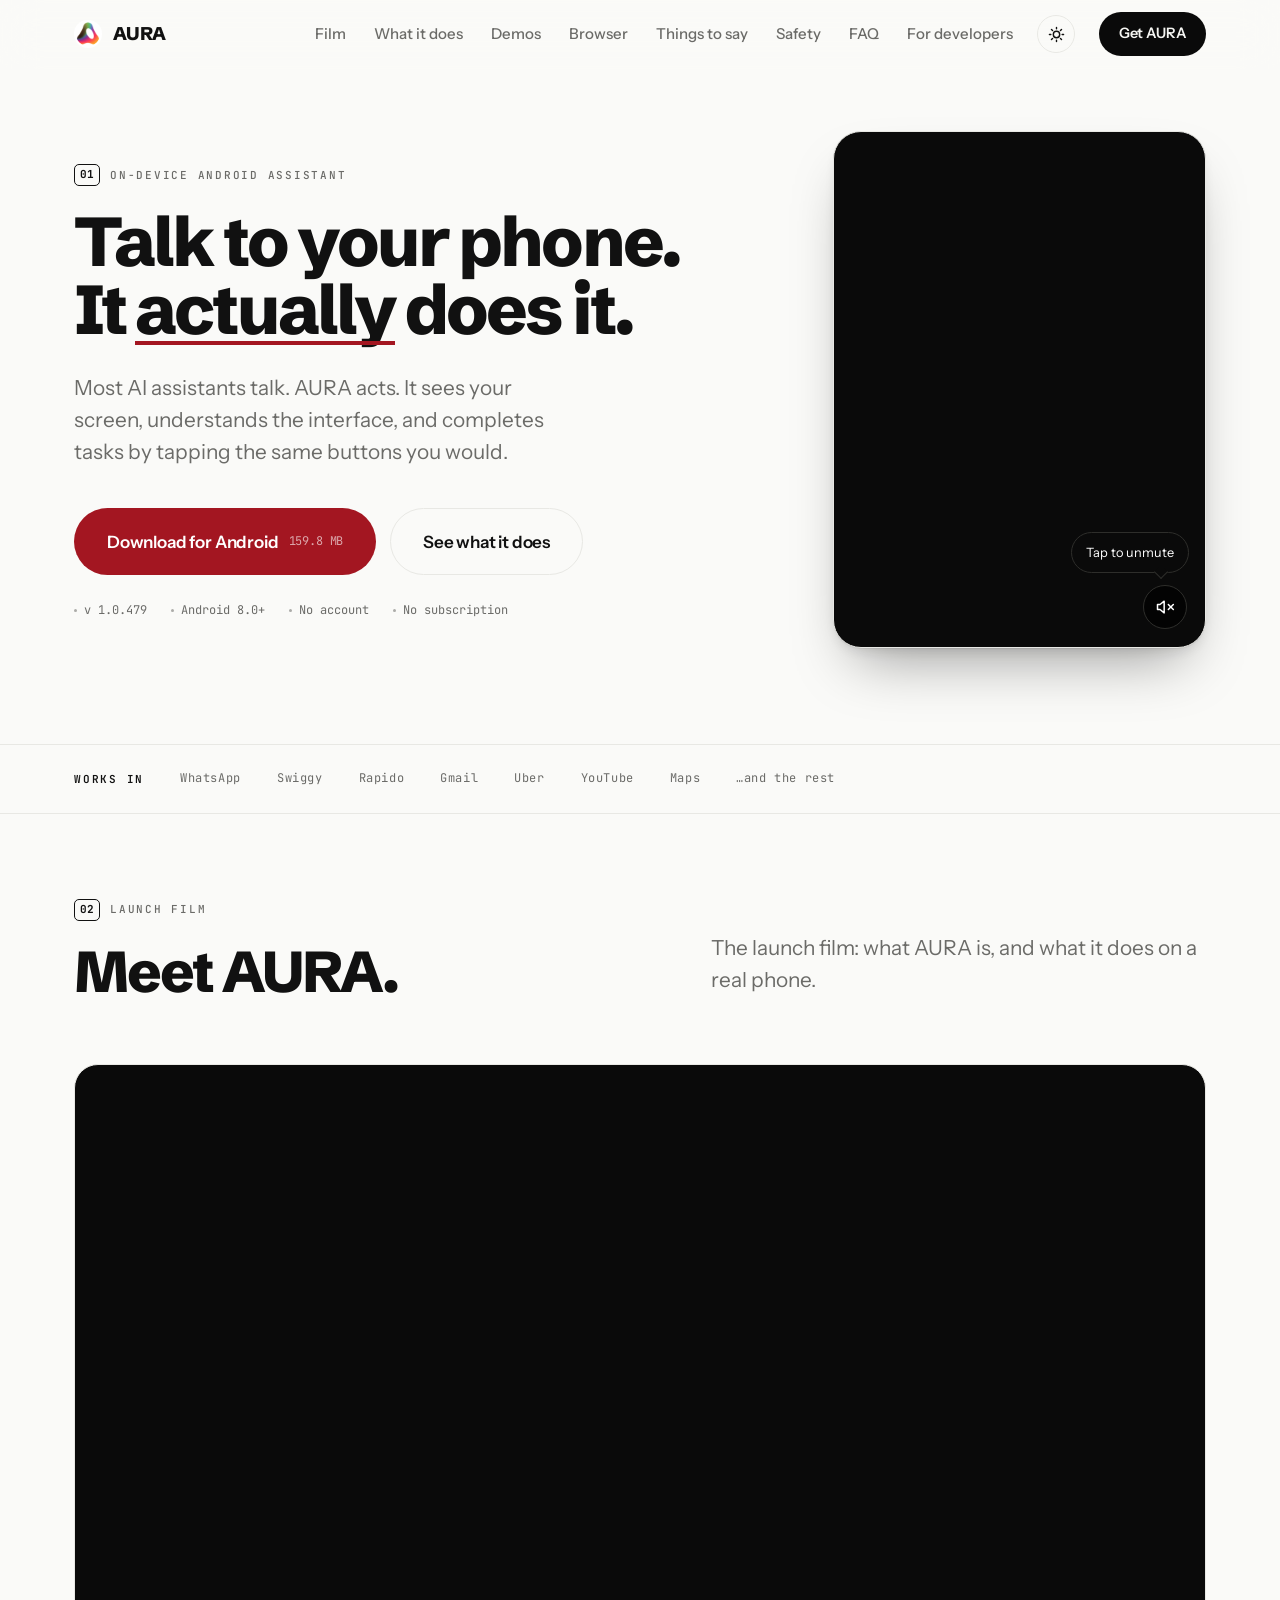
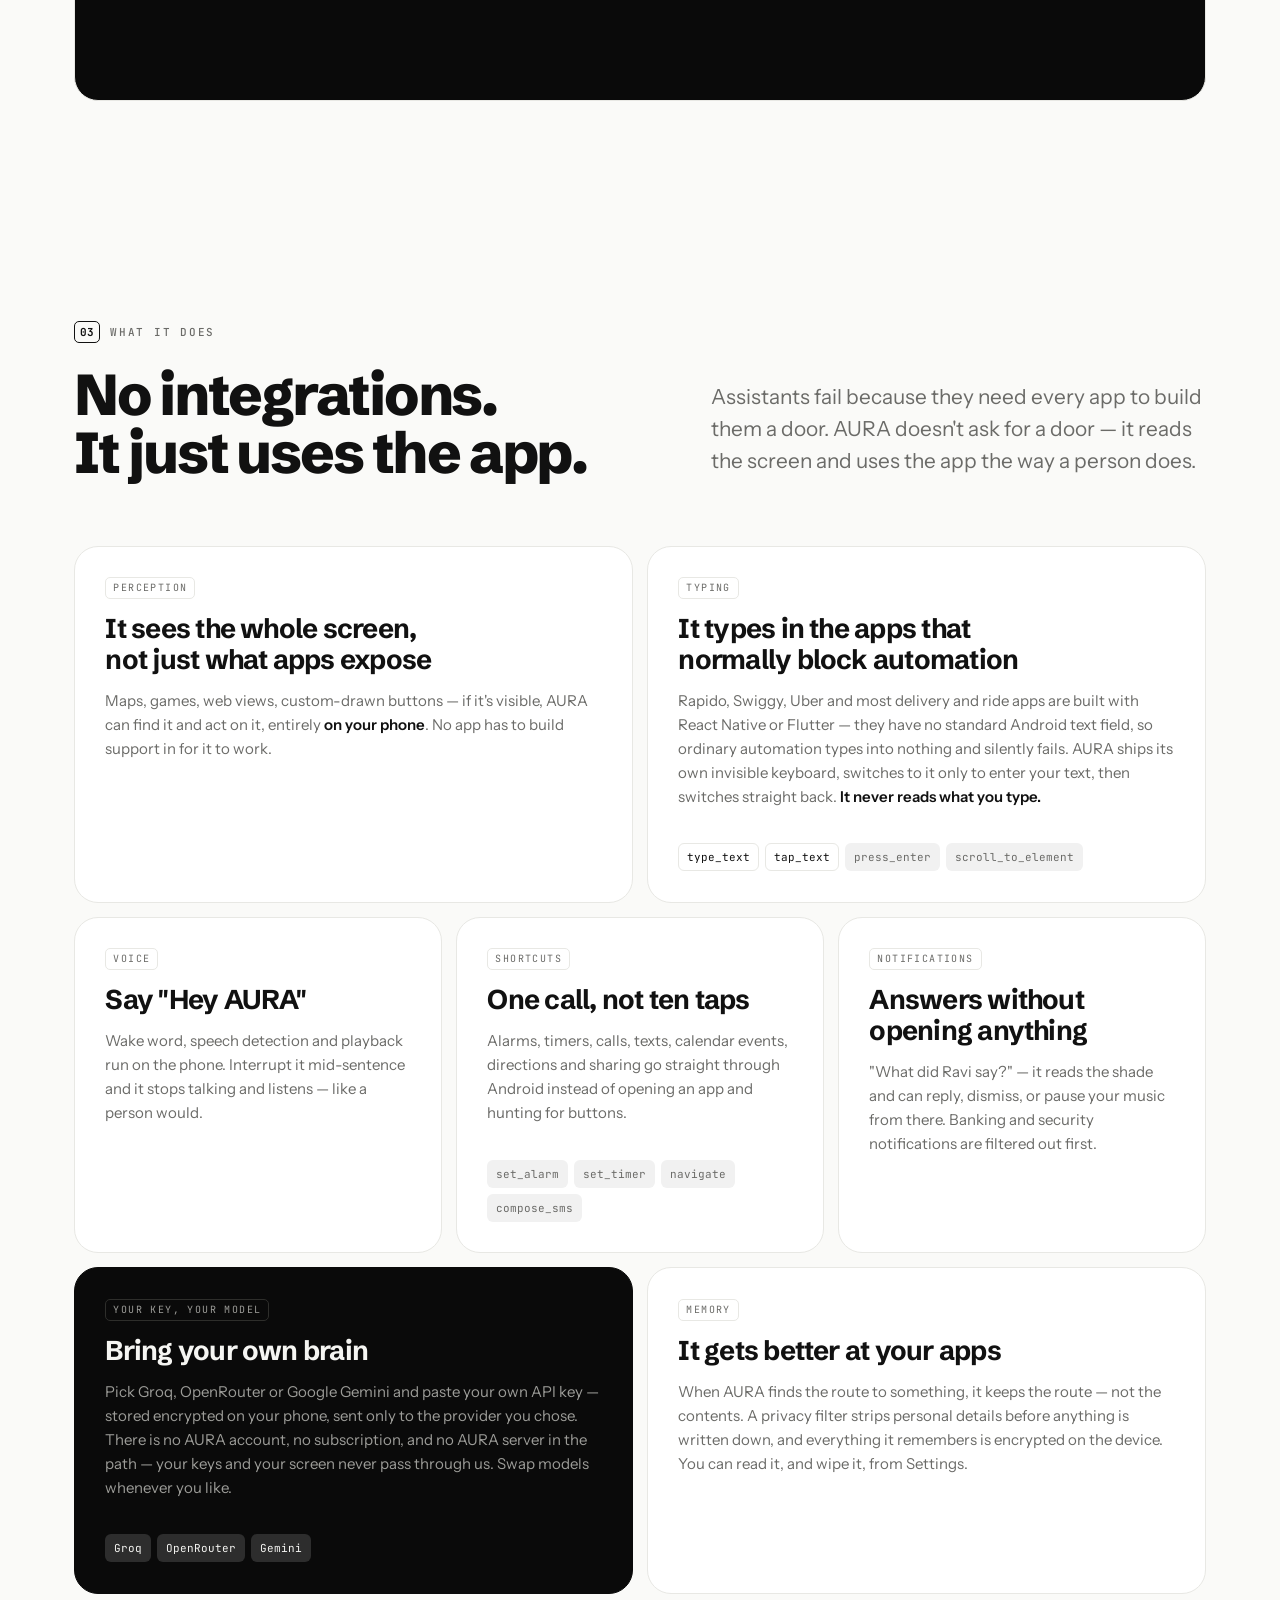
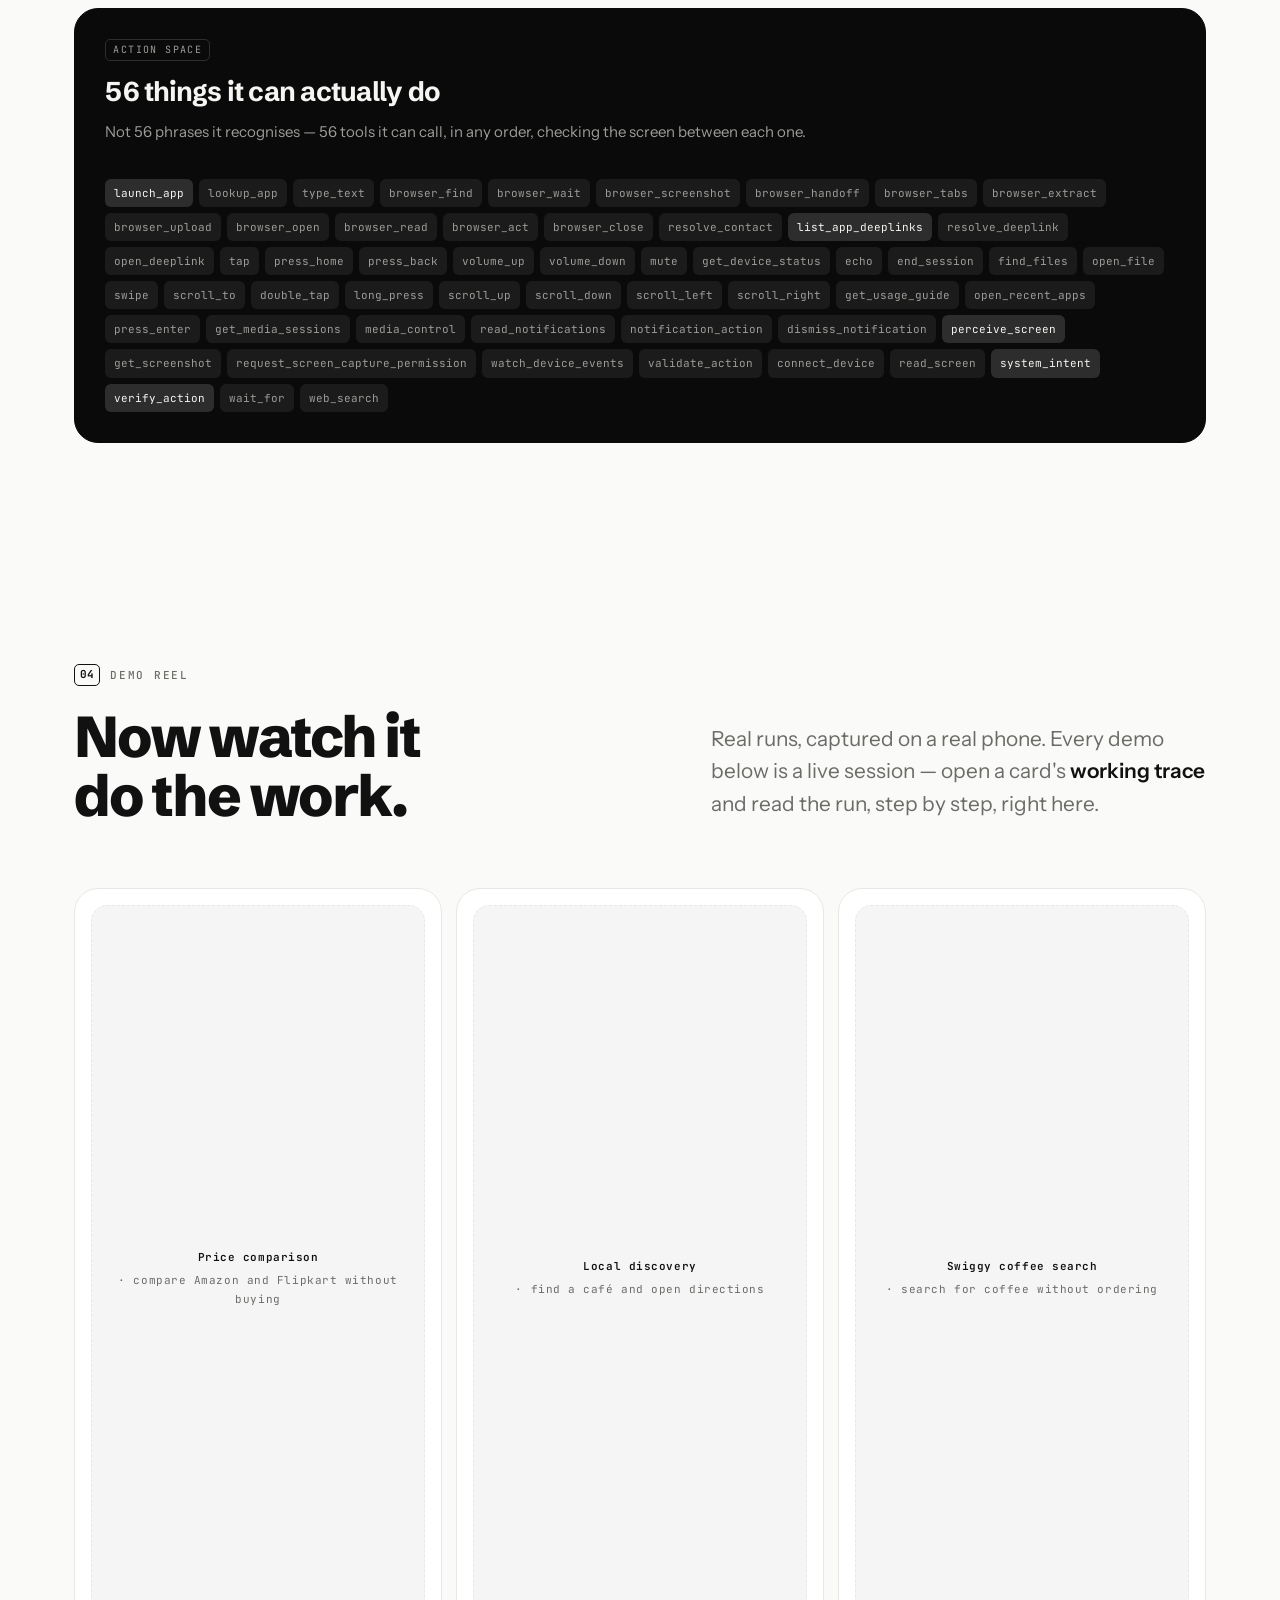
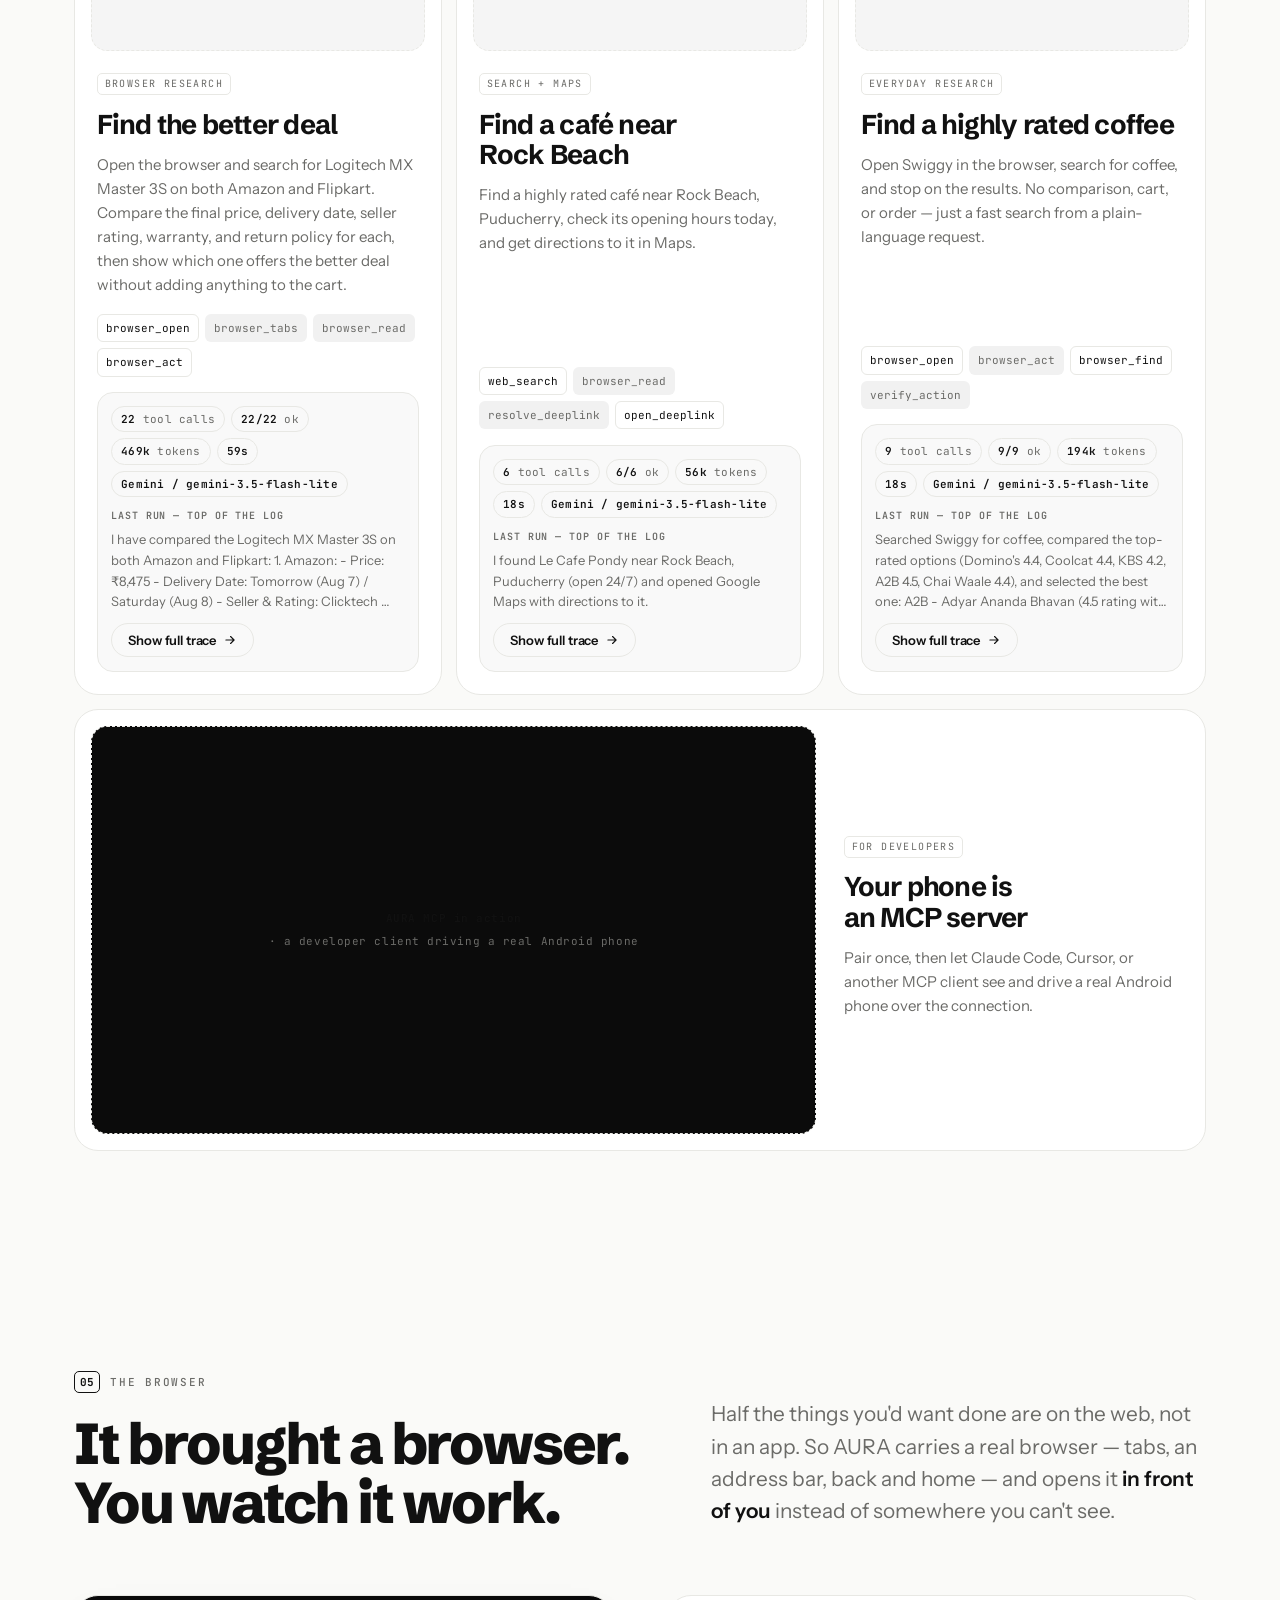
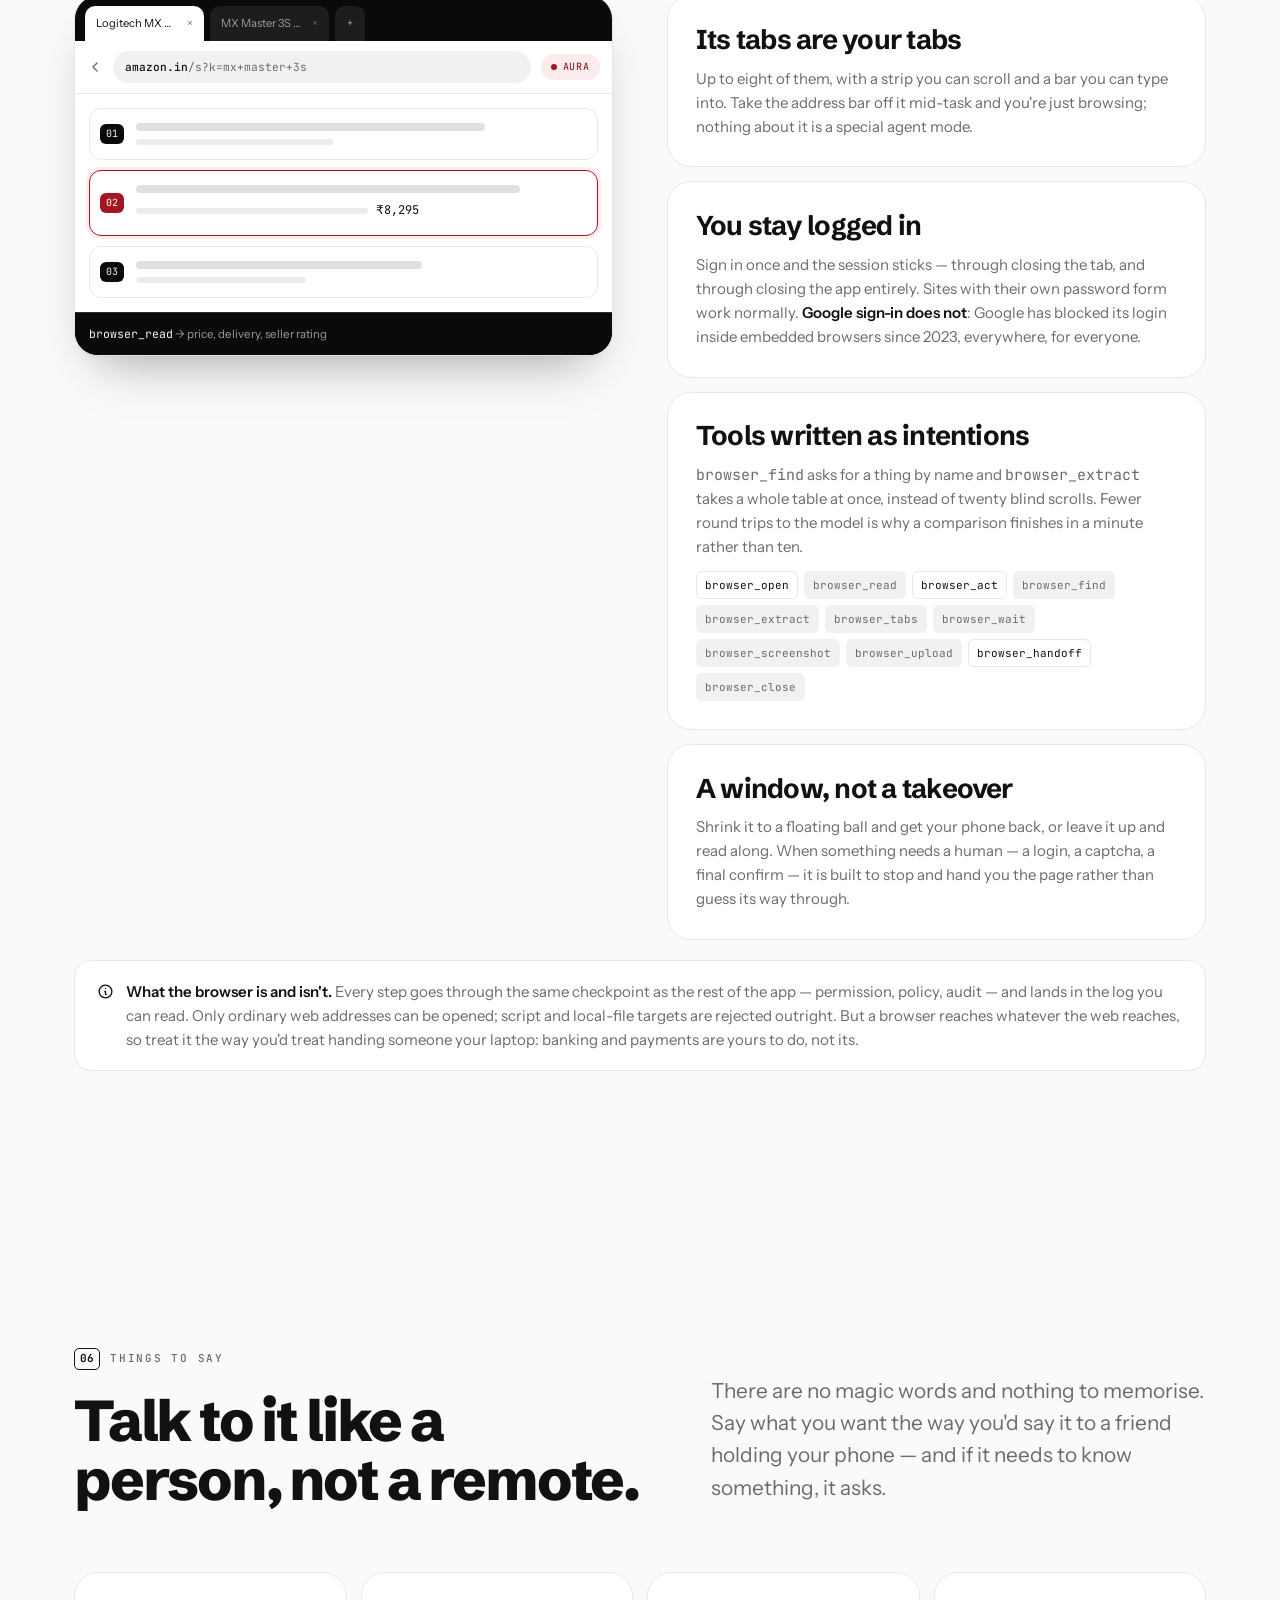
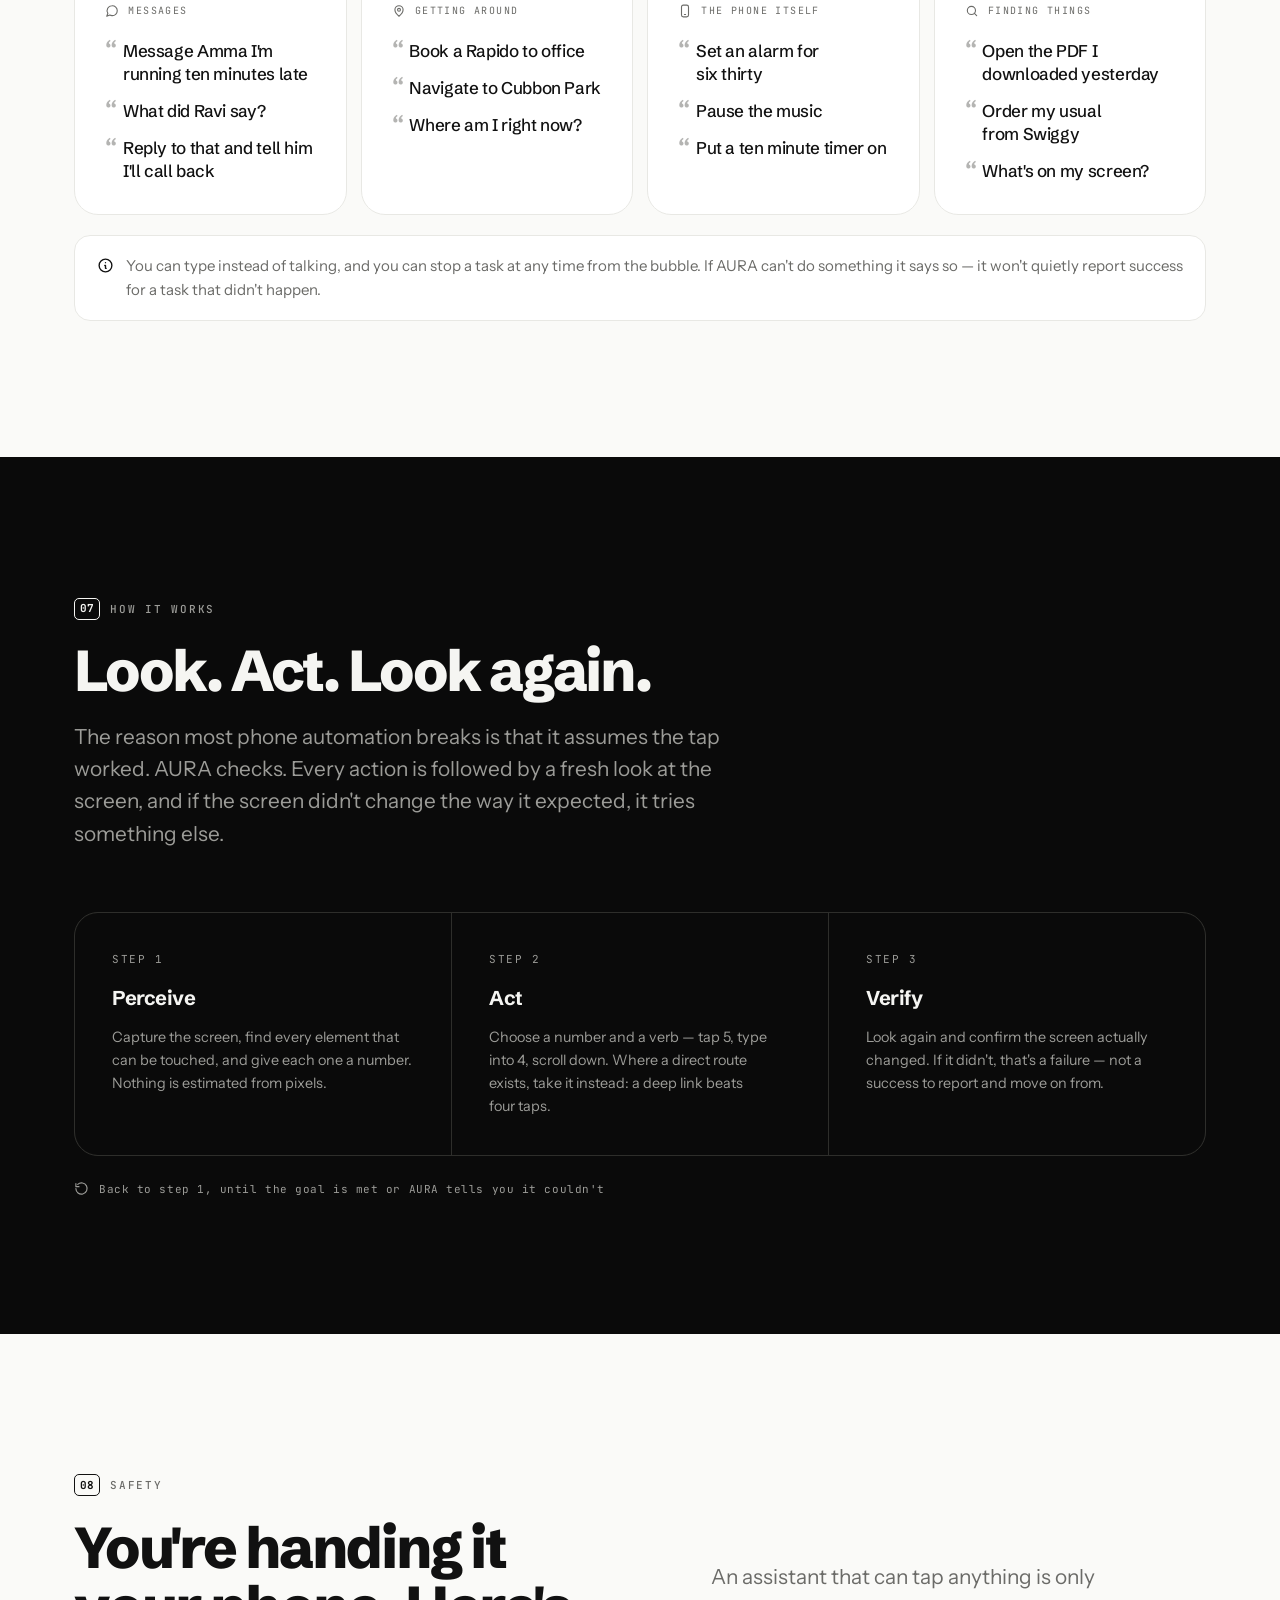
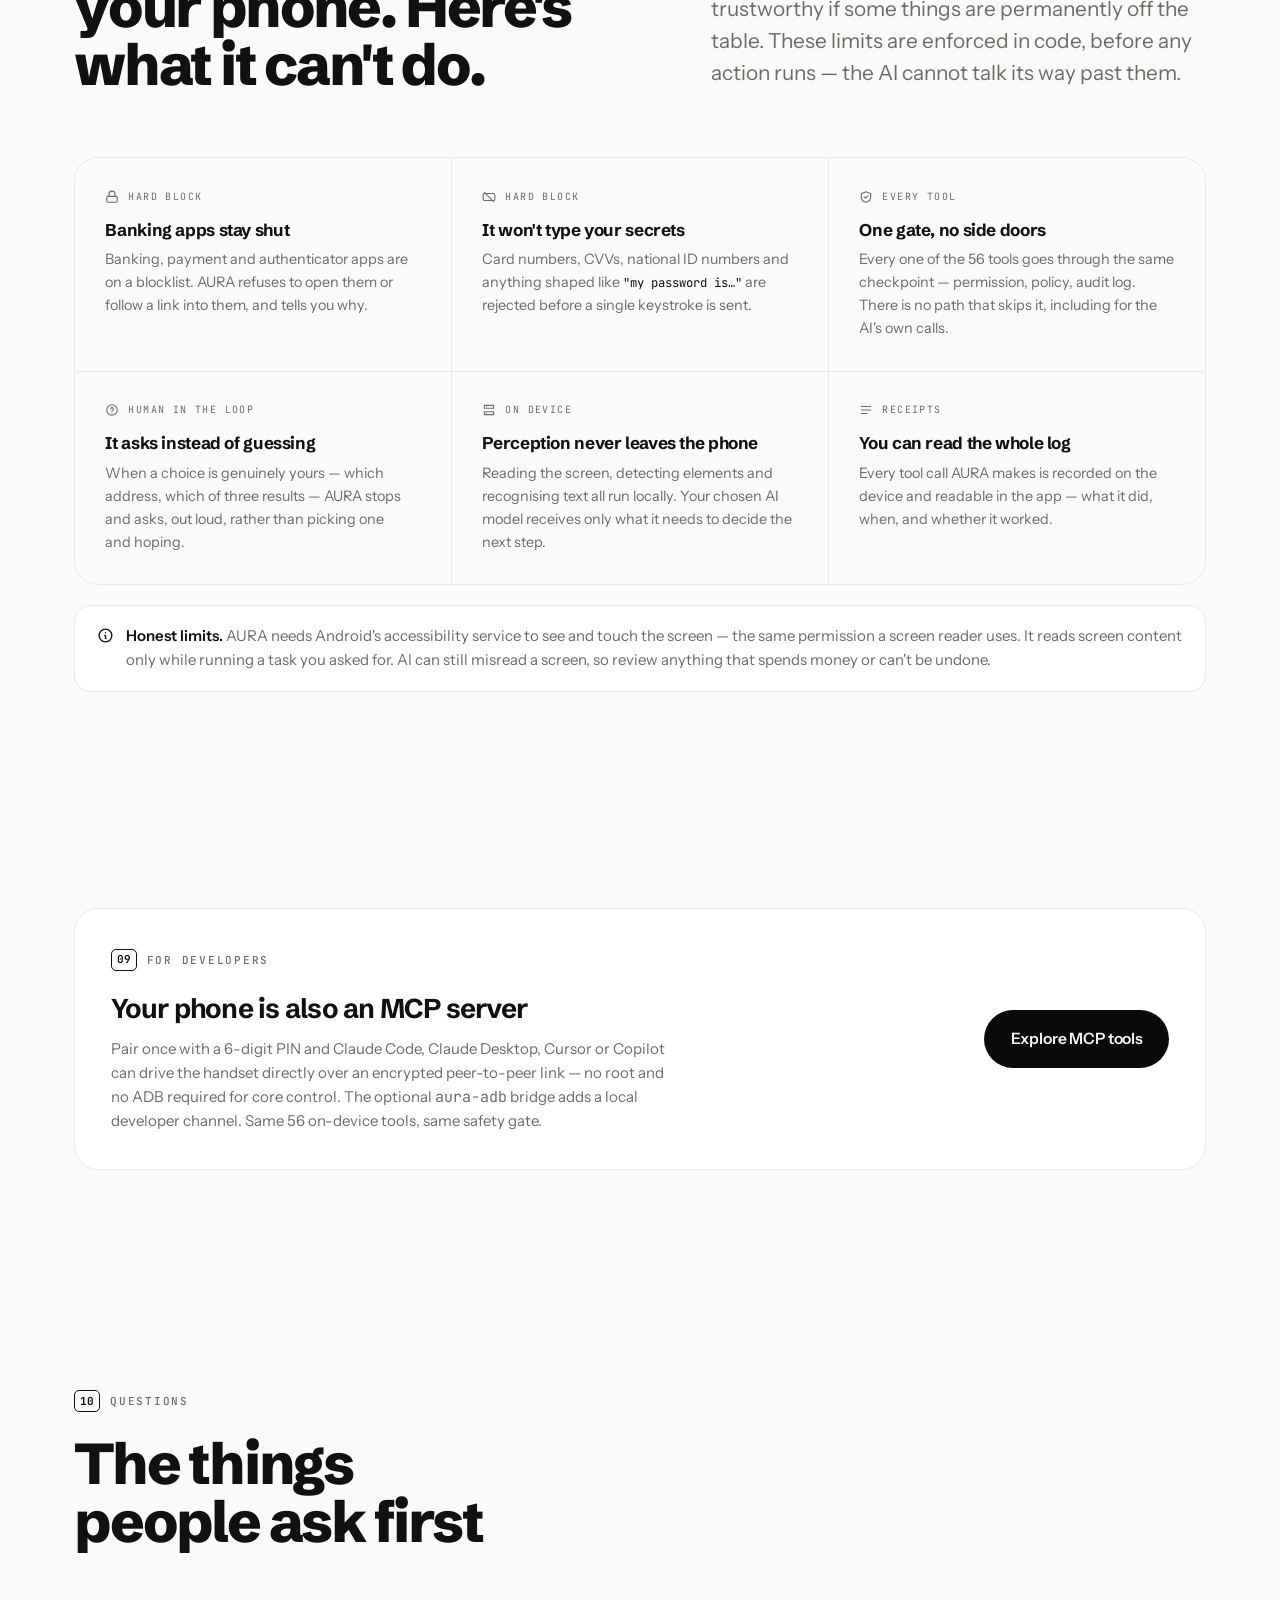
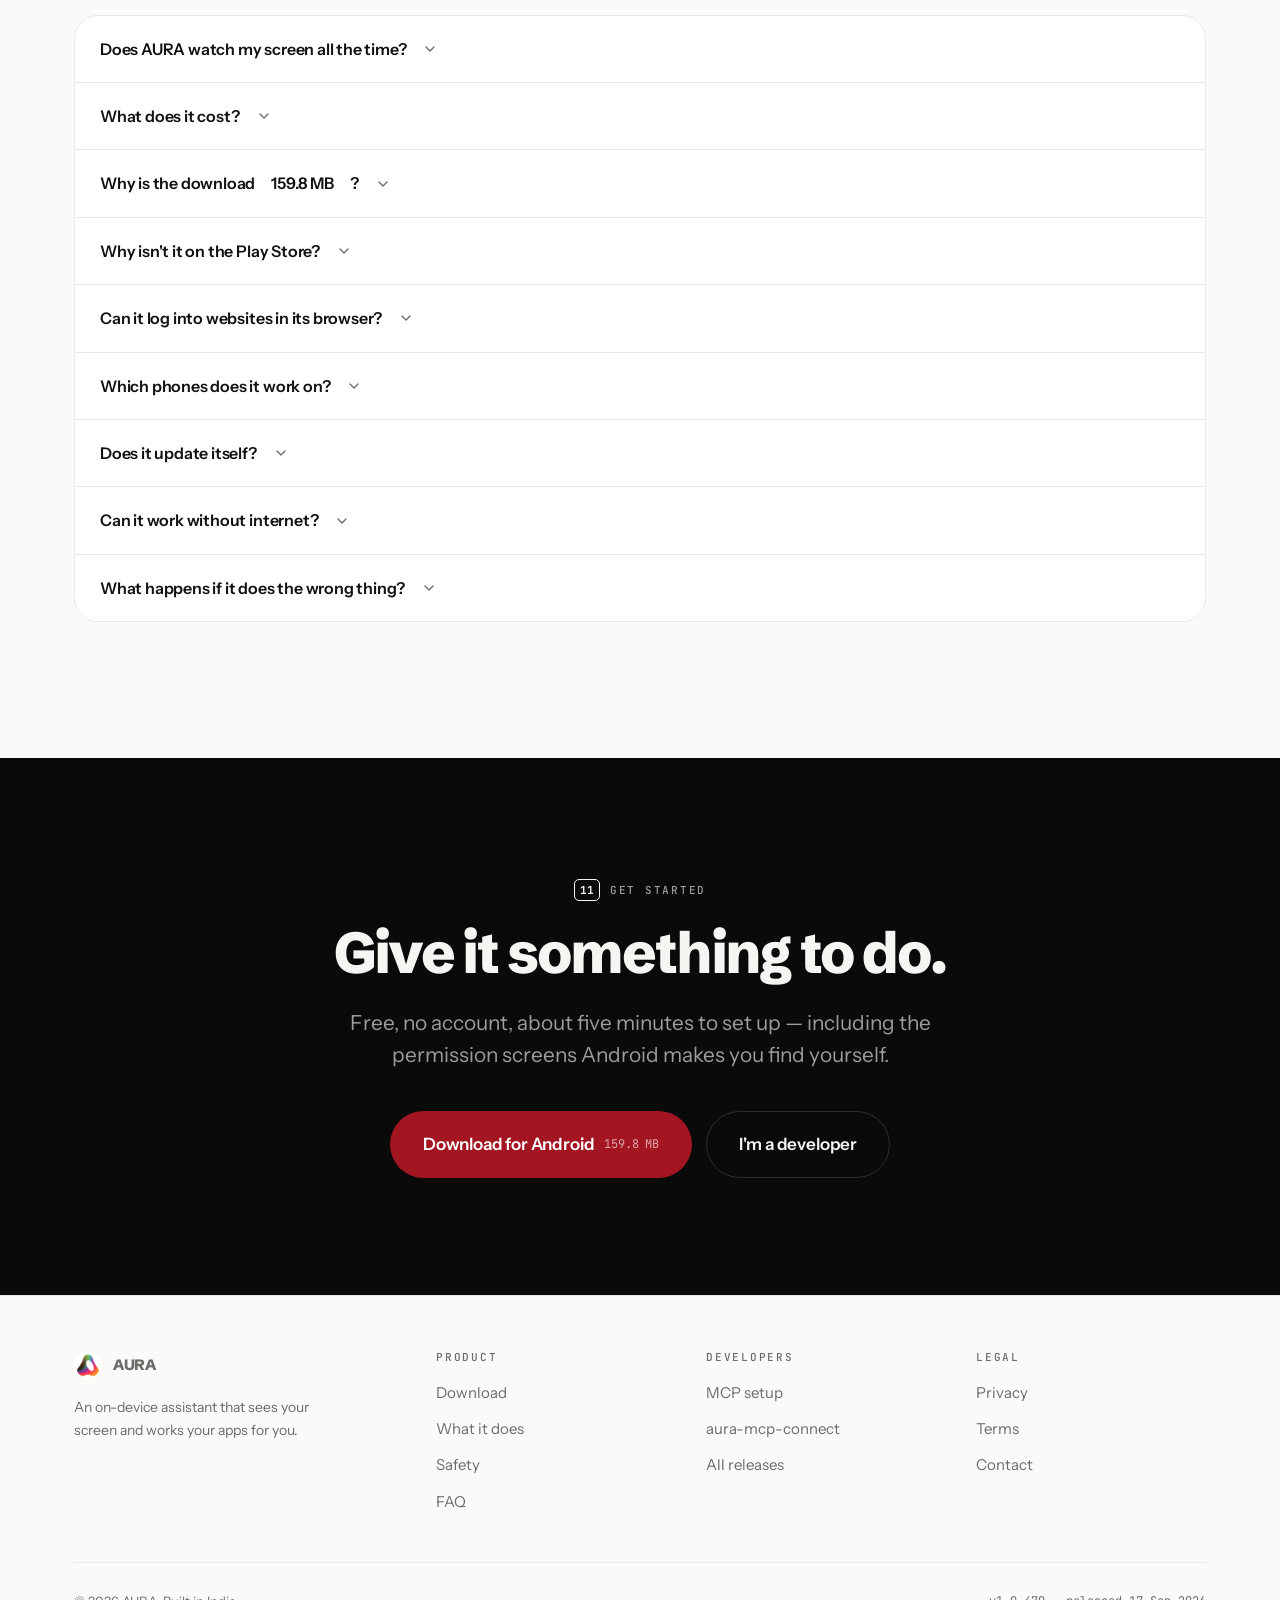
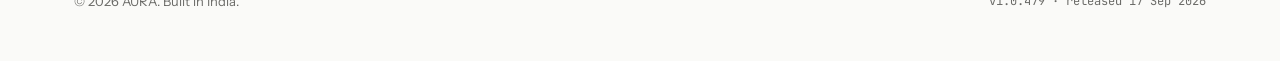
==== commit e9ef6773: "chore: bump release to v1.0.479 Co-Authored-By: Claude Sonnet 5 <noreply@anthropic.com>" ====
--- a/index.html
+++ b/index.html
@@ -115,13 +115,13 @@
       <div class="hero__cta">
         <a class="btn btn--blood btn--lg" href="download.html">
           Download for Android
-          <span class="btn__meta" data-rel="size">159.5 MB</span>
+          <span class="btn__meta" data-rel="size">159.8 MB</span>
         </a>
         <a class="btn btn--ghost btn--lg" href="#what">See what it does</a>
       </div>
 
       <p class="hero__meta">
-        <span>v<span data-rel="version">1.0.438</span></span>
+        <span>v<span data-rel="version">1.0.479</span></span>
         <span>Android 8.0+</span>
         <span>No account</span>
         <span>No subscription</span>
@@ -852,7 +852,7 @@
       </details>
 
       <details>
-        <summary>Why is the download <span data-rel="size">159.5 MB</span>?<svg class="acc__chev" viewBox="0 0 24 24" fill="none" stroke="currentColor" stroke-width="2" stroke-linecap="round" stroke-linejoin="round"><path d="m6 9 6 6 6-6"/></svg></summary>
+        <summary>Why is the download <span data-rel="size">159.8 MB</span>?<svg class="acc__chev" viewBox="0 0 24 24" fill="none" stroke="currentColor" stroke-width="2" stroke-linecap="round" stroke-linejoin="round"><path d="m6 9 6 6 6-6"/></svg></summary>
         <div class="acc__body">
           <p>Because the vision models that read your screen ship <em>inside</em> the app rather than living on a server. That's the trade: a bigger download once, in exchange for perception that runs on your phone.</p>
           <p>This build also carries code for both ARM processor types in one file so a single APK works everywhere. Splitting it per processor would cut the size further and is planned.</p>
@@ -920,7 +920,7 @@
     <div class="band__cta">
       <a class="btn btn--blood btn--lg" href="download.html">
         Download for Android
-        <span class="btn__meta" data-rel="size">159.5 MB</span>
+        <span class="btn__meta" data-rel="size">159.8 MB</span>
       </a>
       <a class="btn btn--ghost btn--lg" href="mcp.html">I'm a developer</a>
     </div>
@@ -974,7 +974,7 @@
     <div class="foot__note">
       <span>© 2026 AURA. Built in India.</span>
       <span class="mono" style="font-size:.75rem">
-        v<span data-rel="version">1.0.438</span> · released <span data-rel="date">30 Aug 2026</span>
+        v<span data-rel="version">1.0.479</span> · released <span data-rel="date">17 Sep 2026</span>
       </span>
     </div>
   </div>
